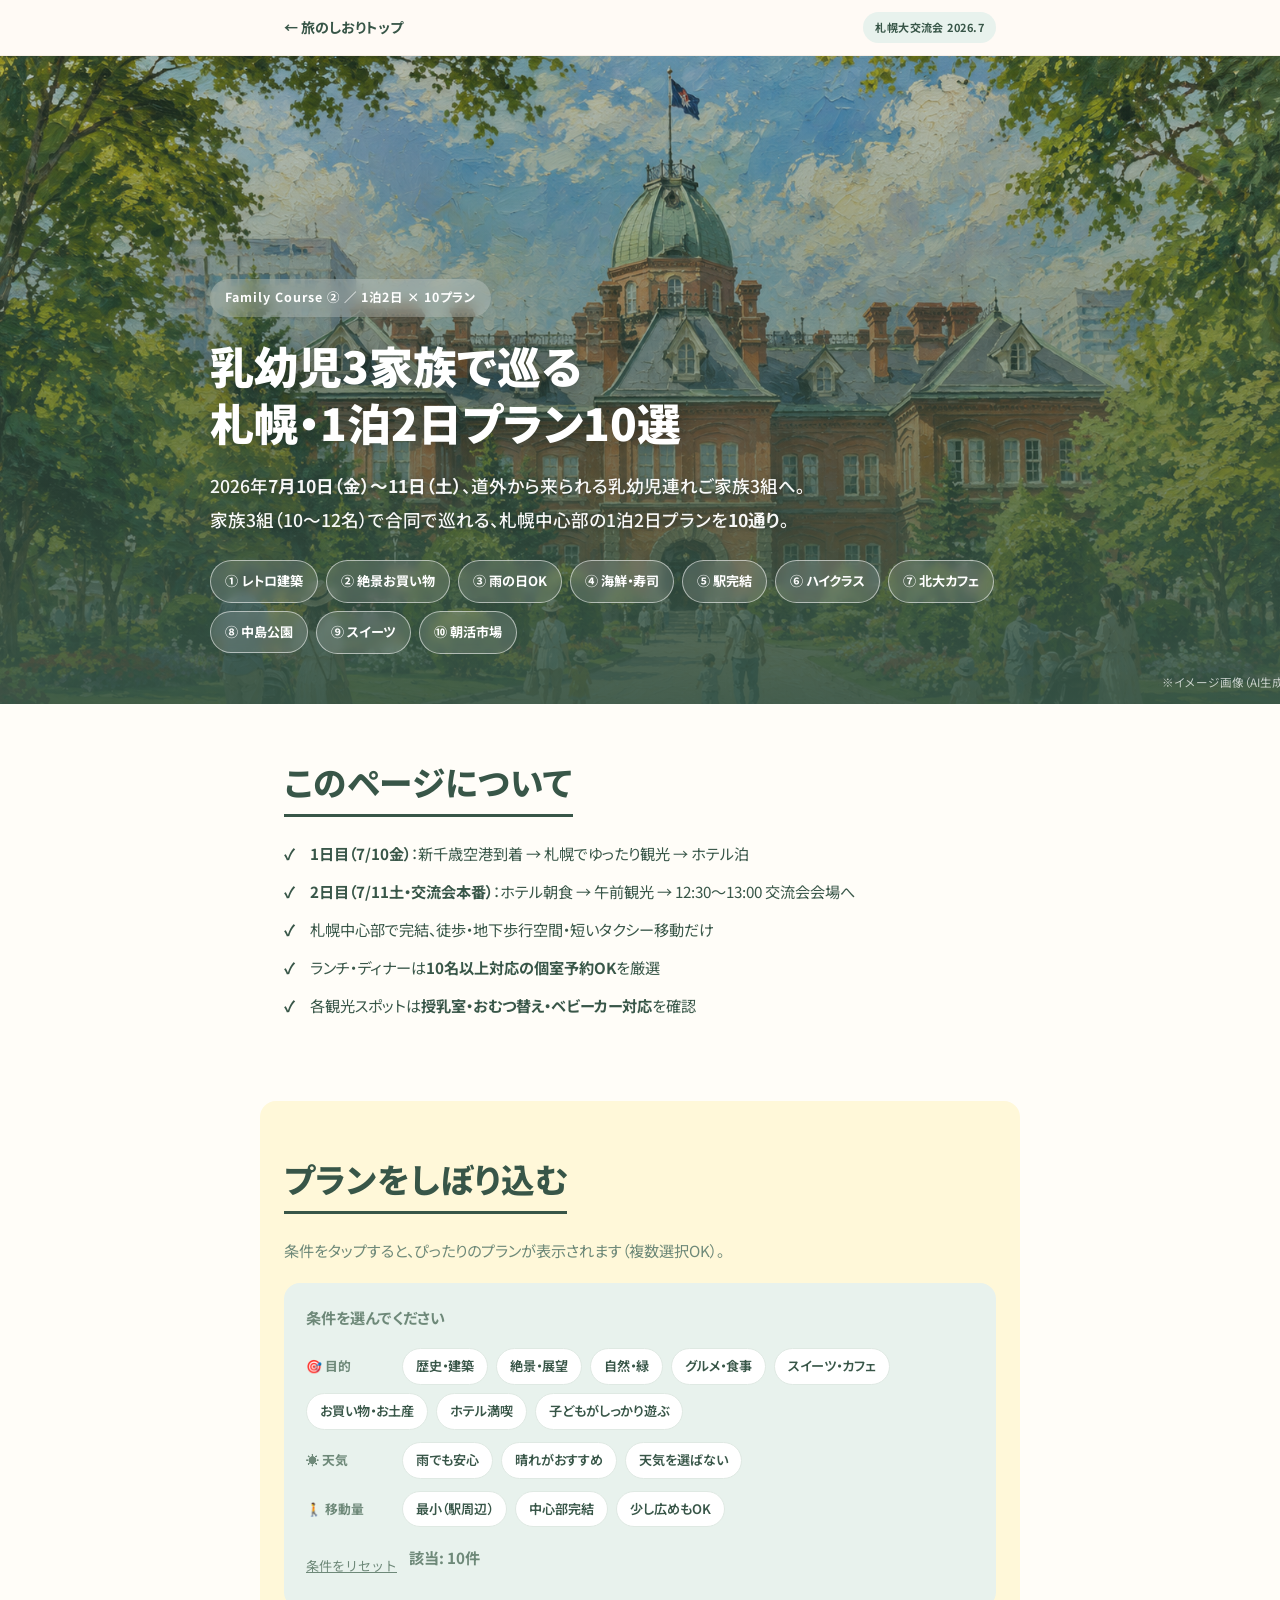
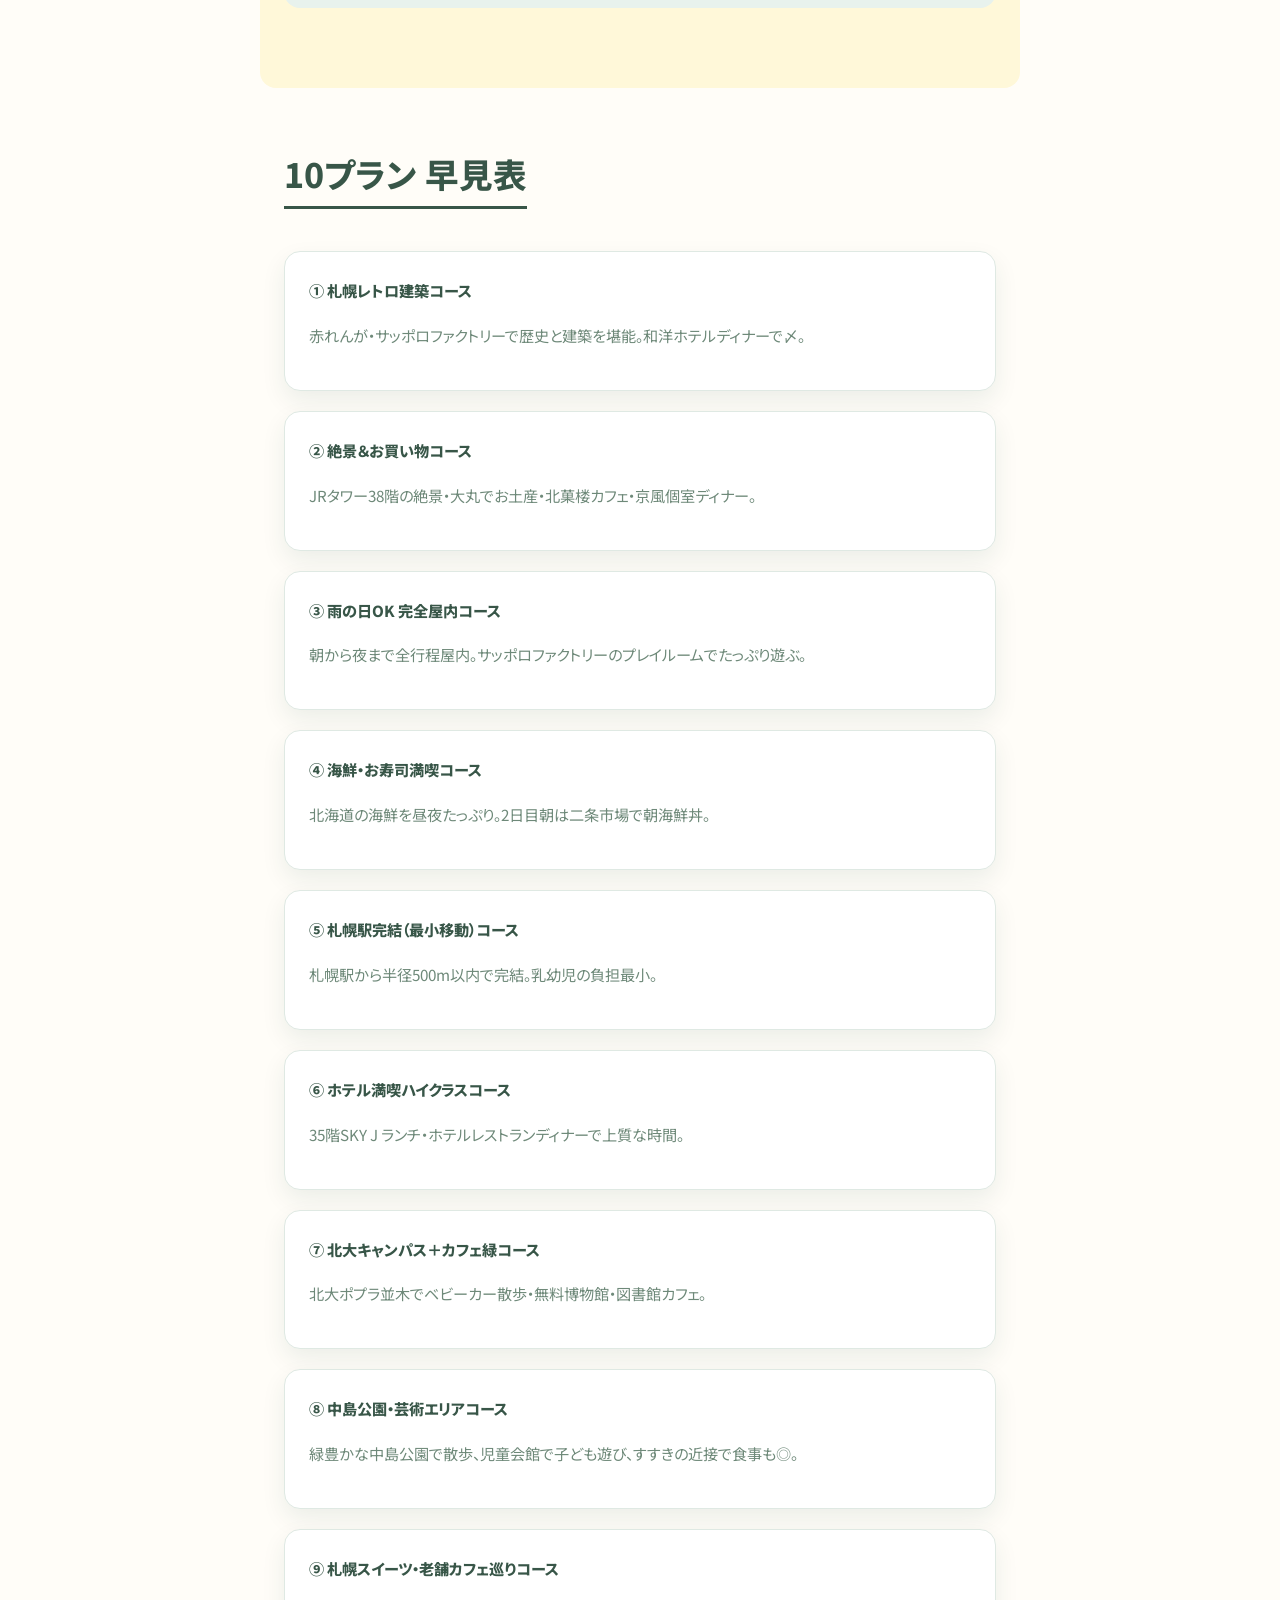
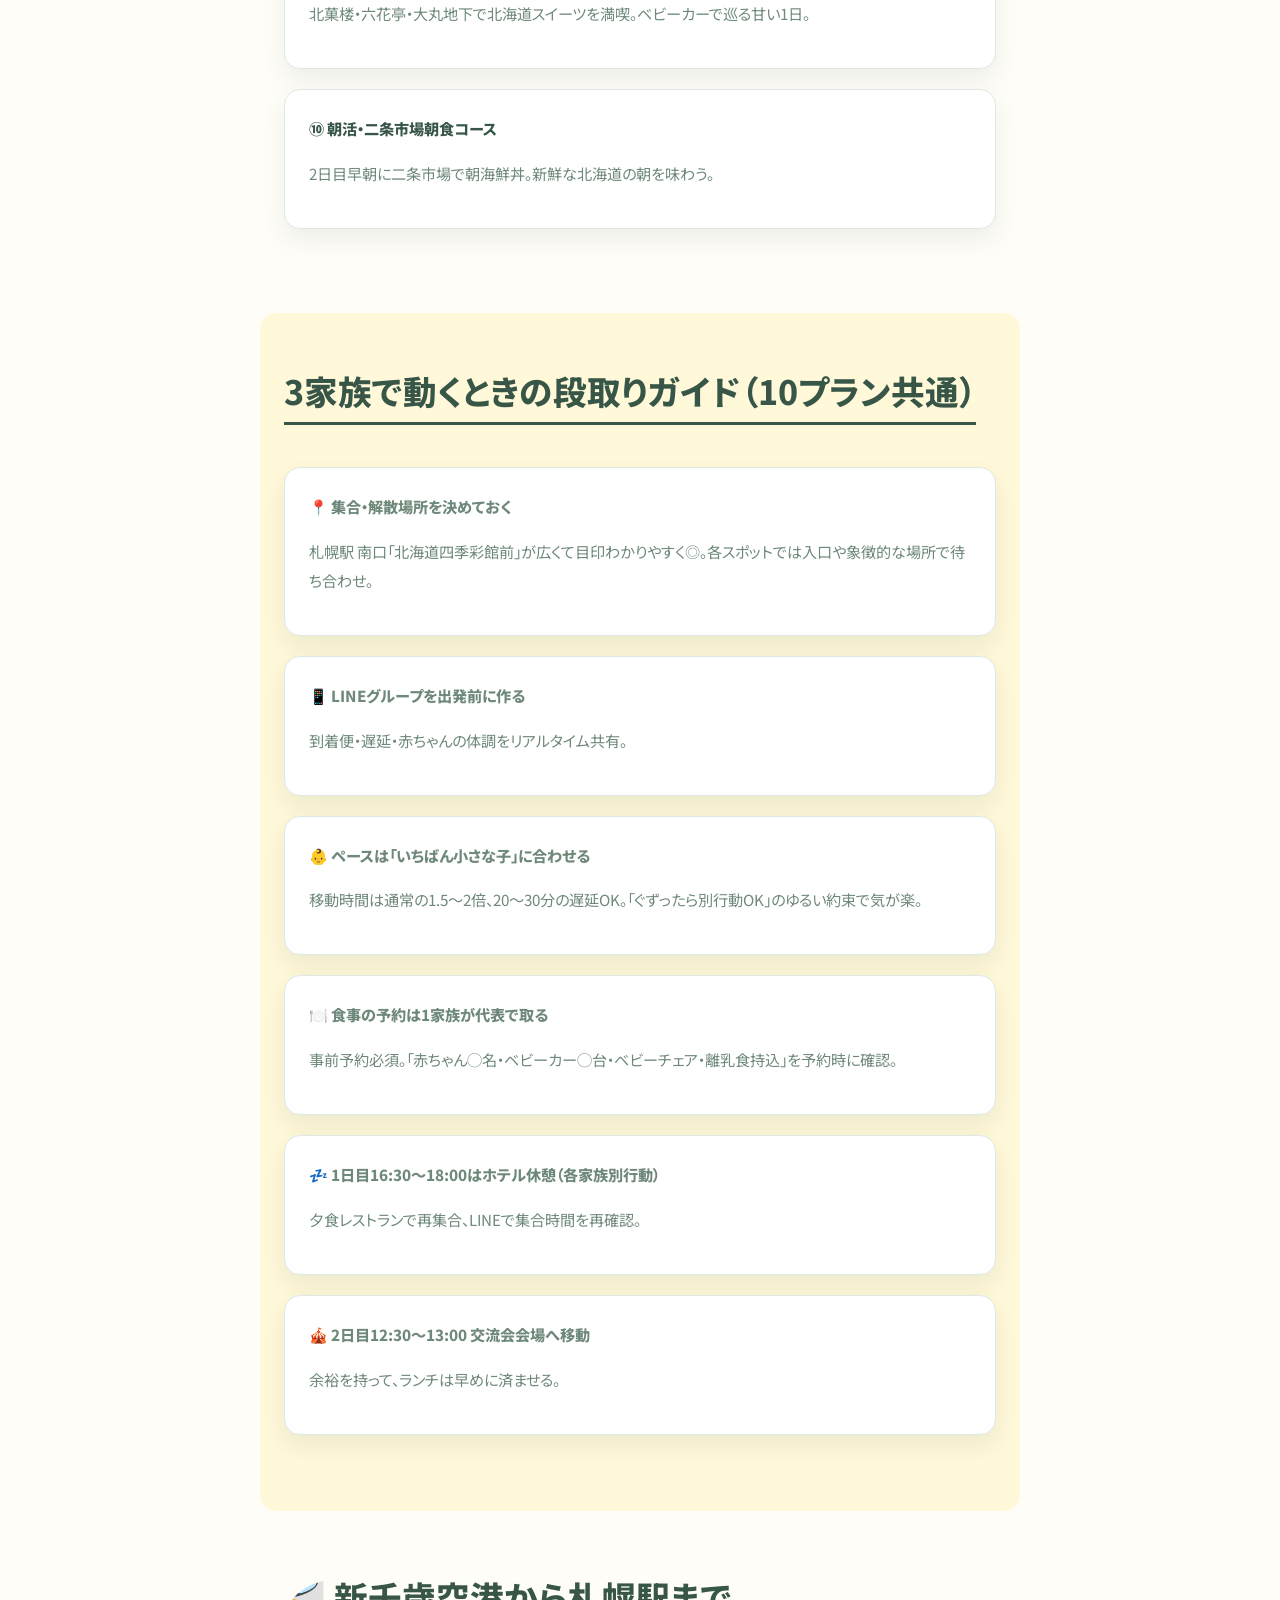
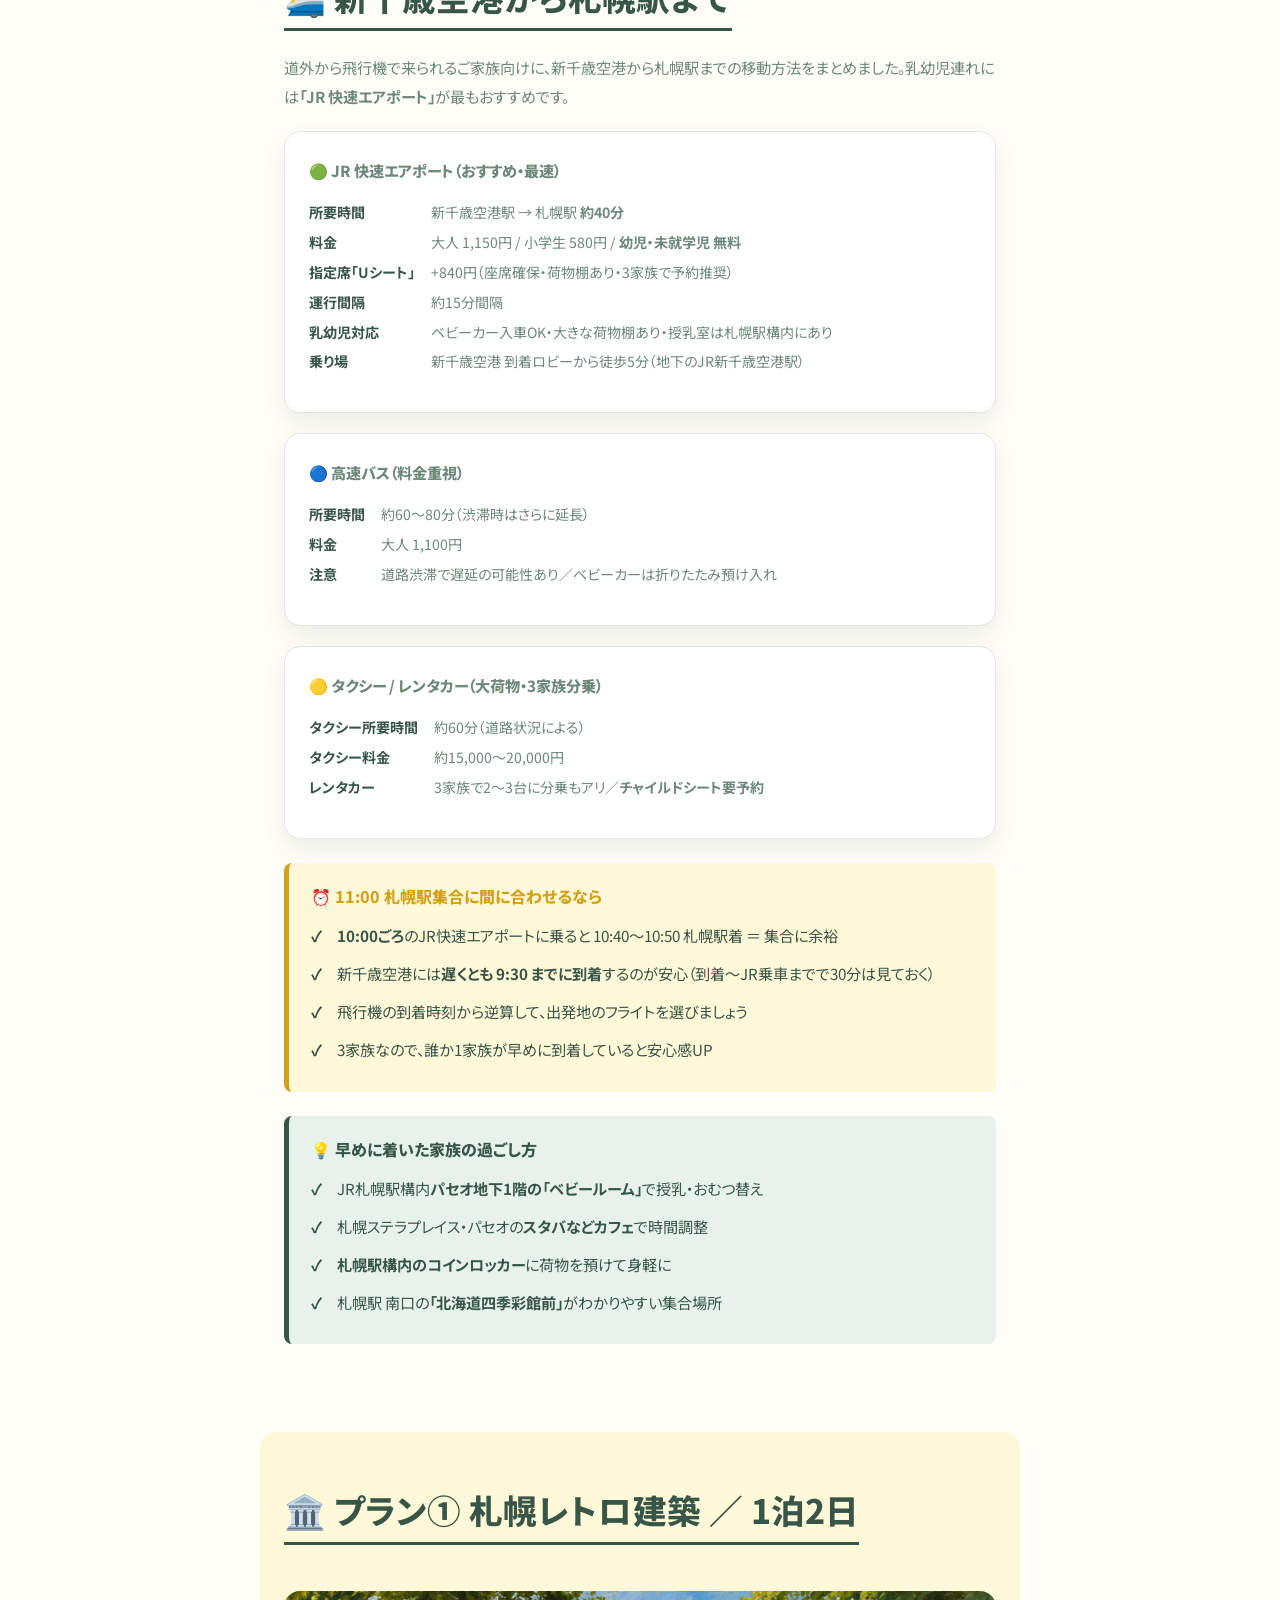
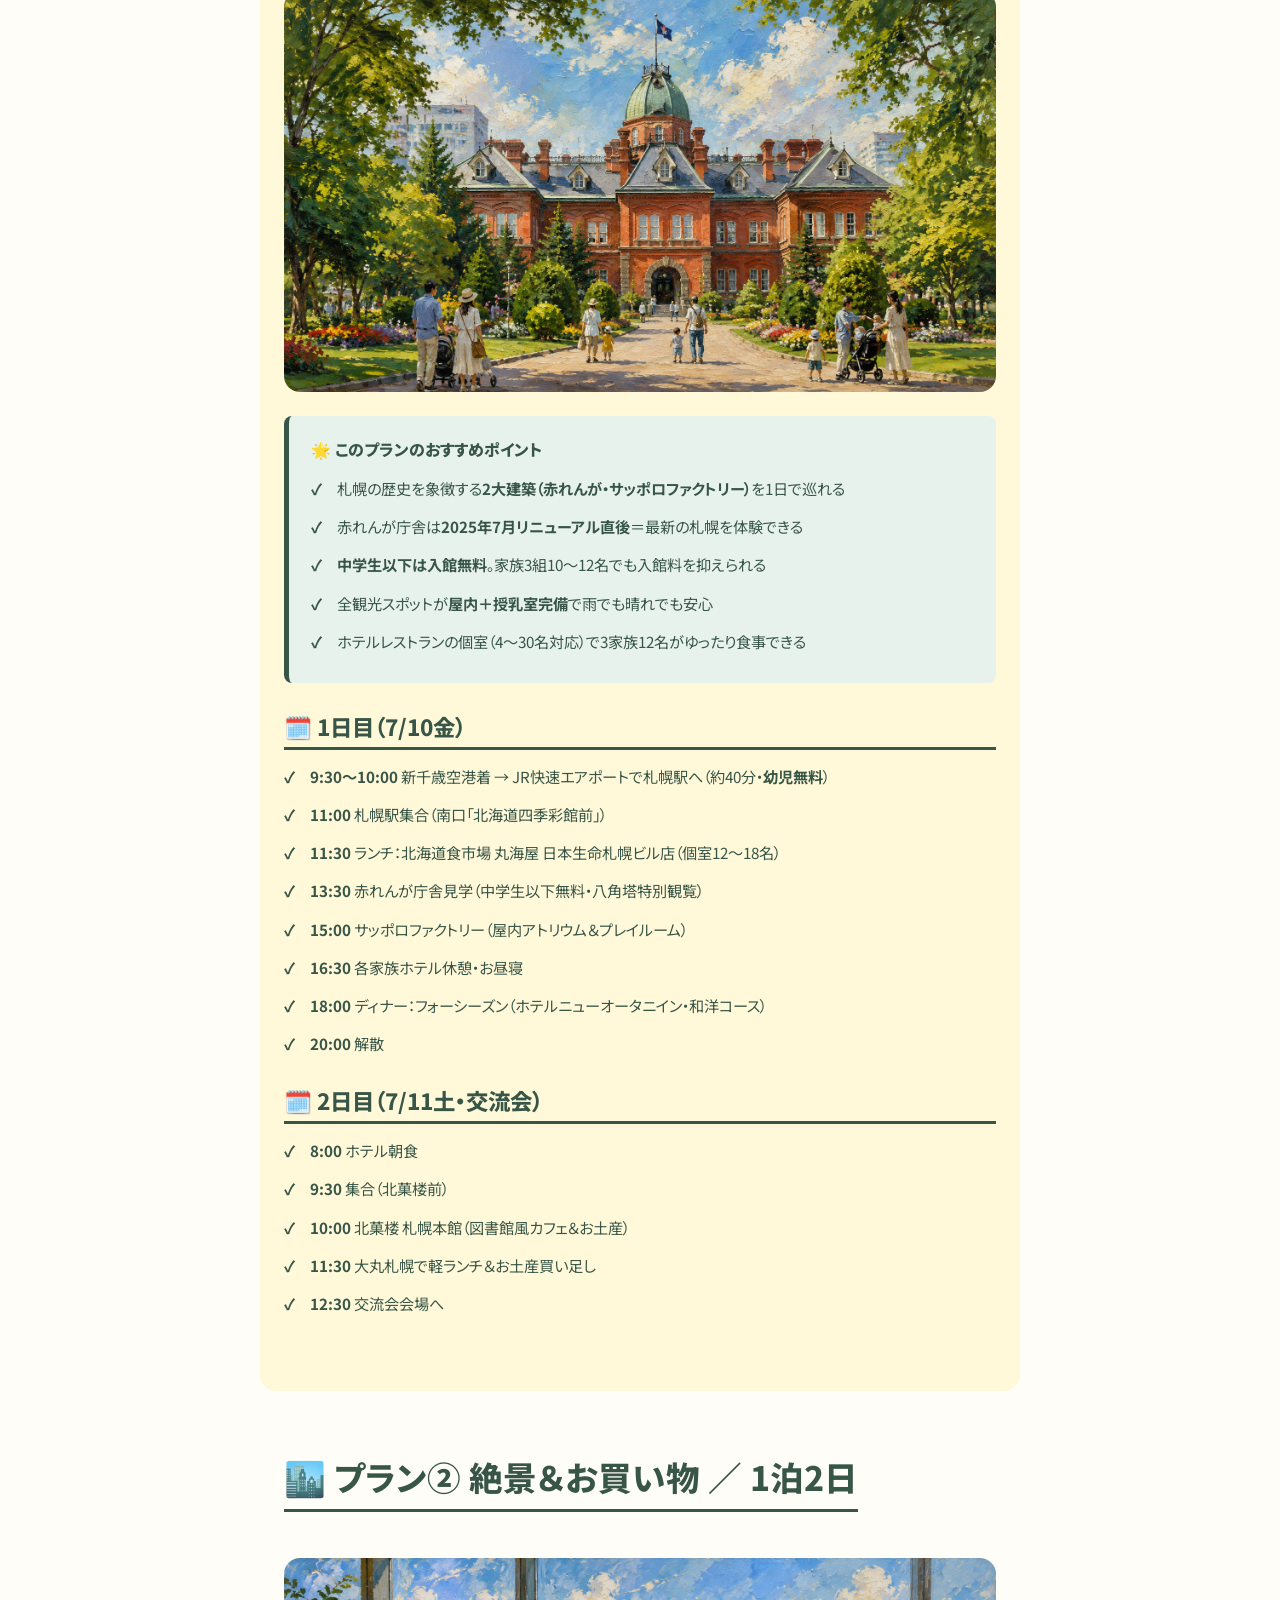
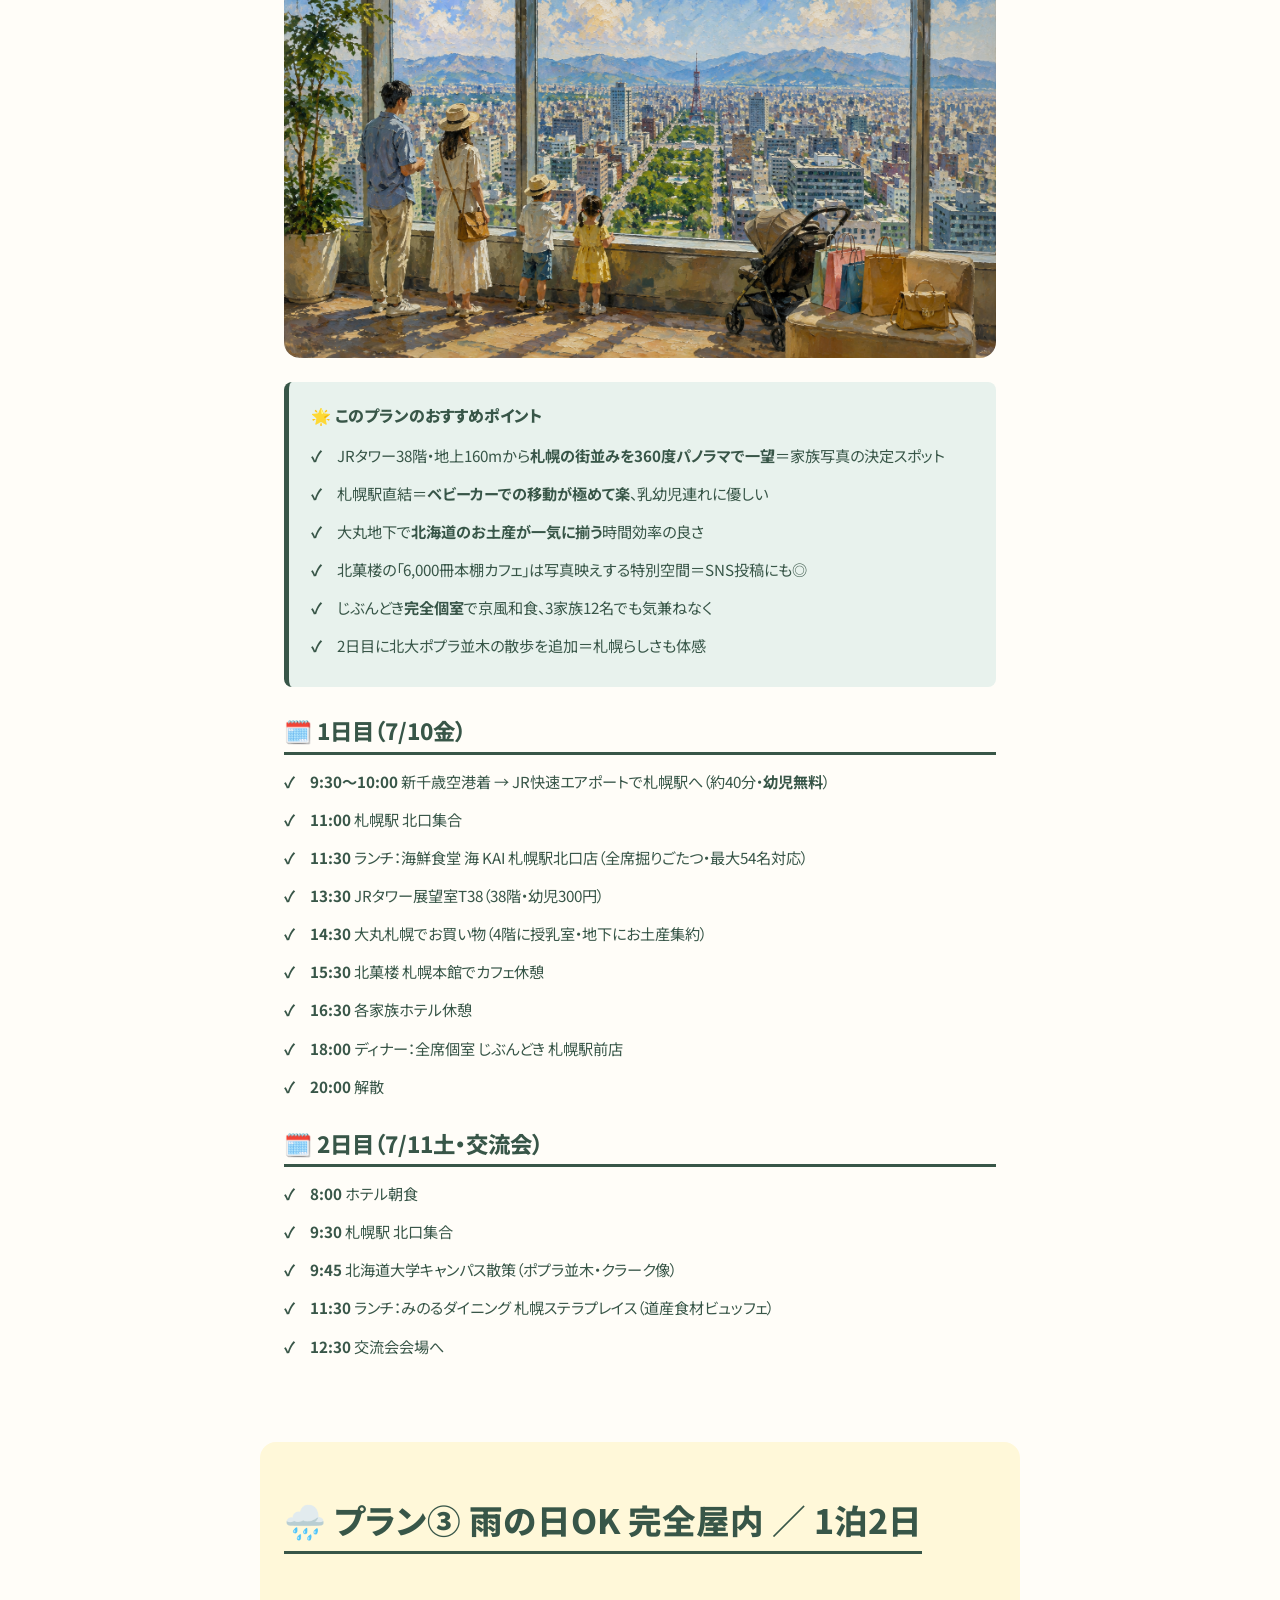
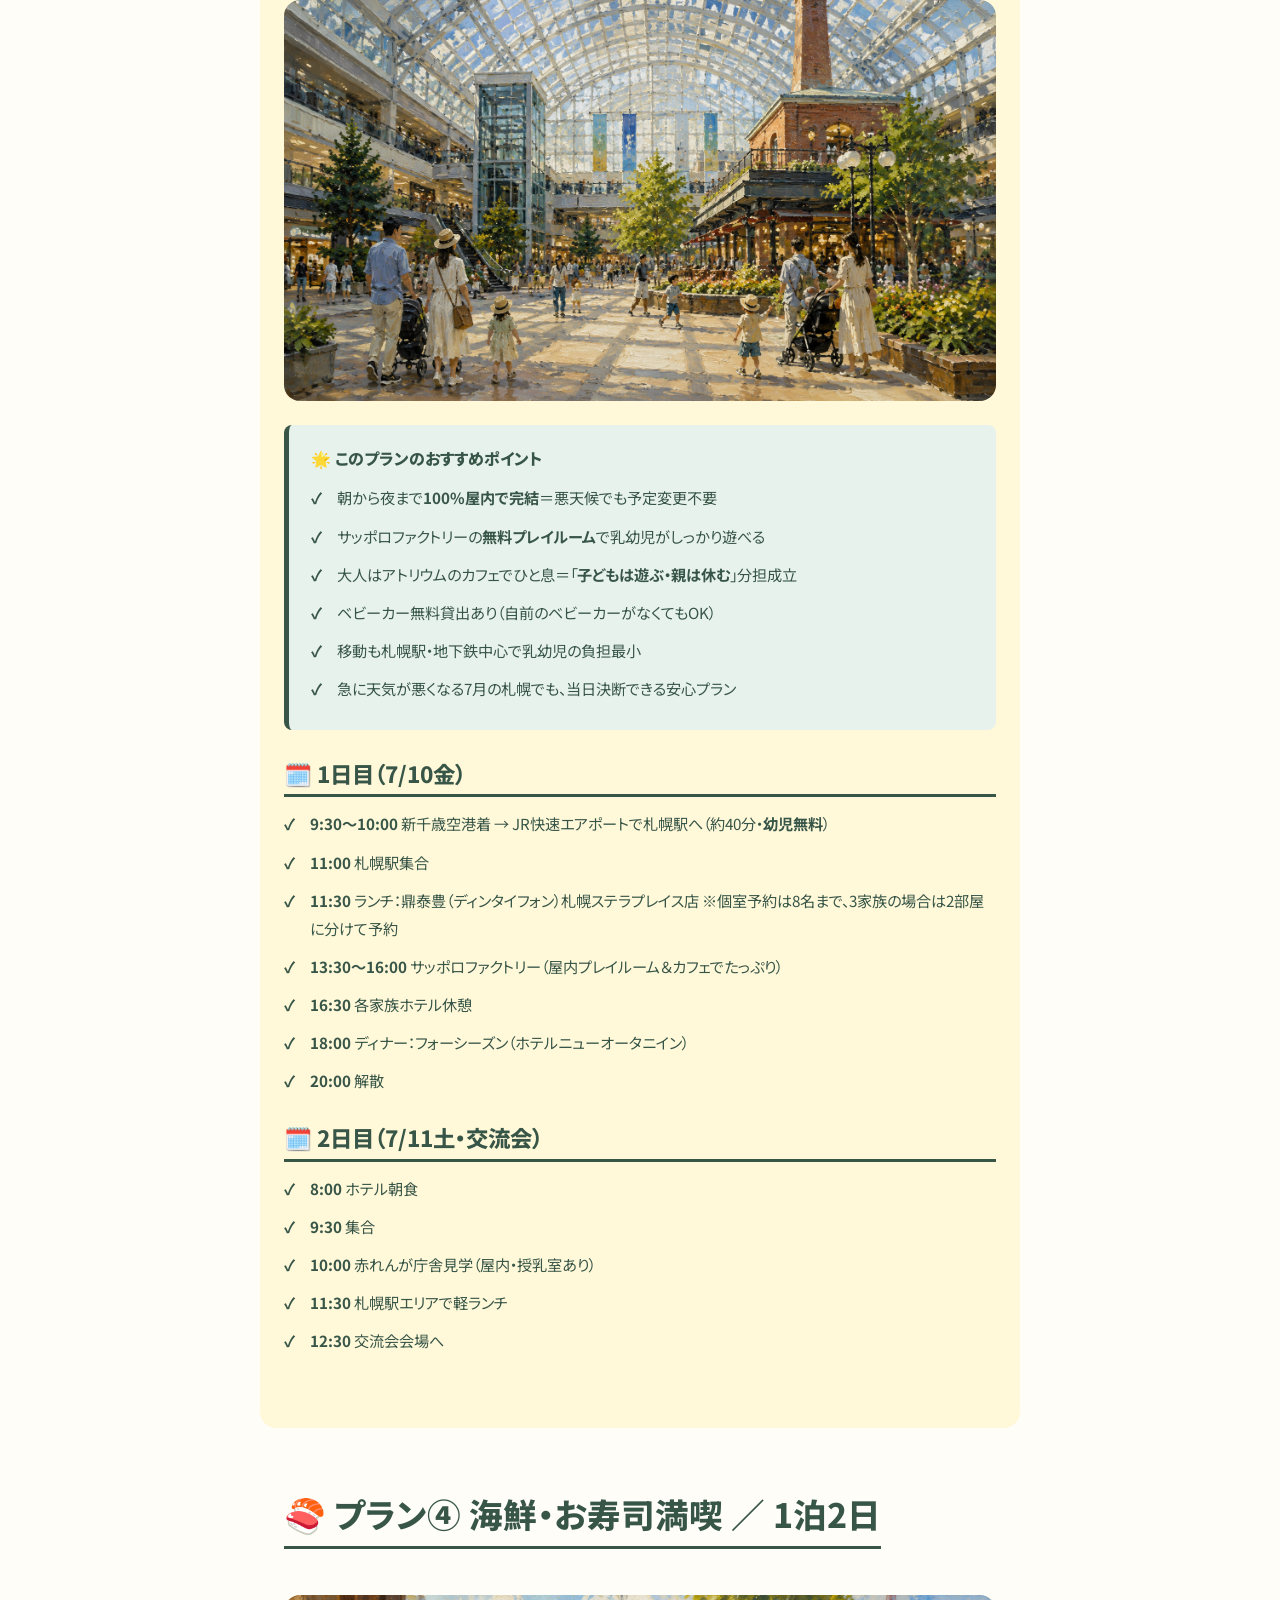
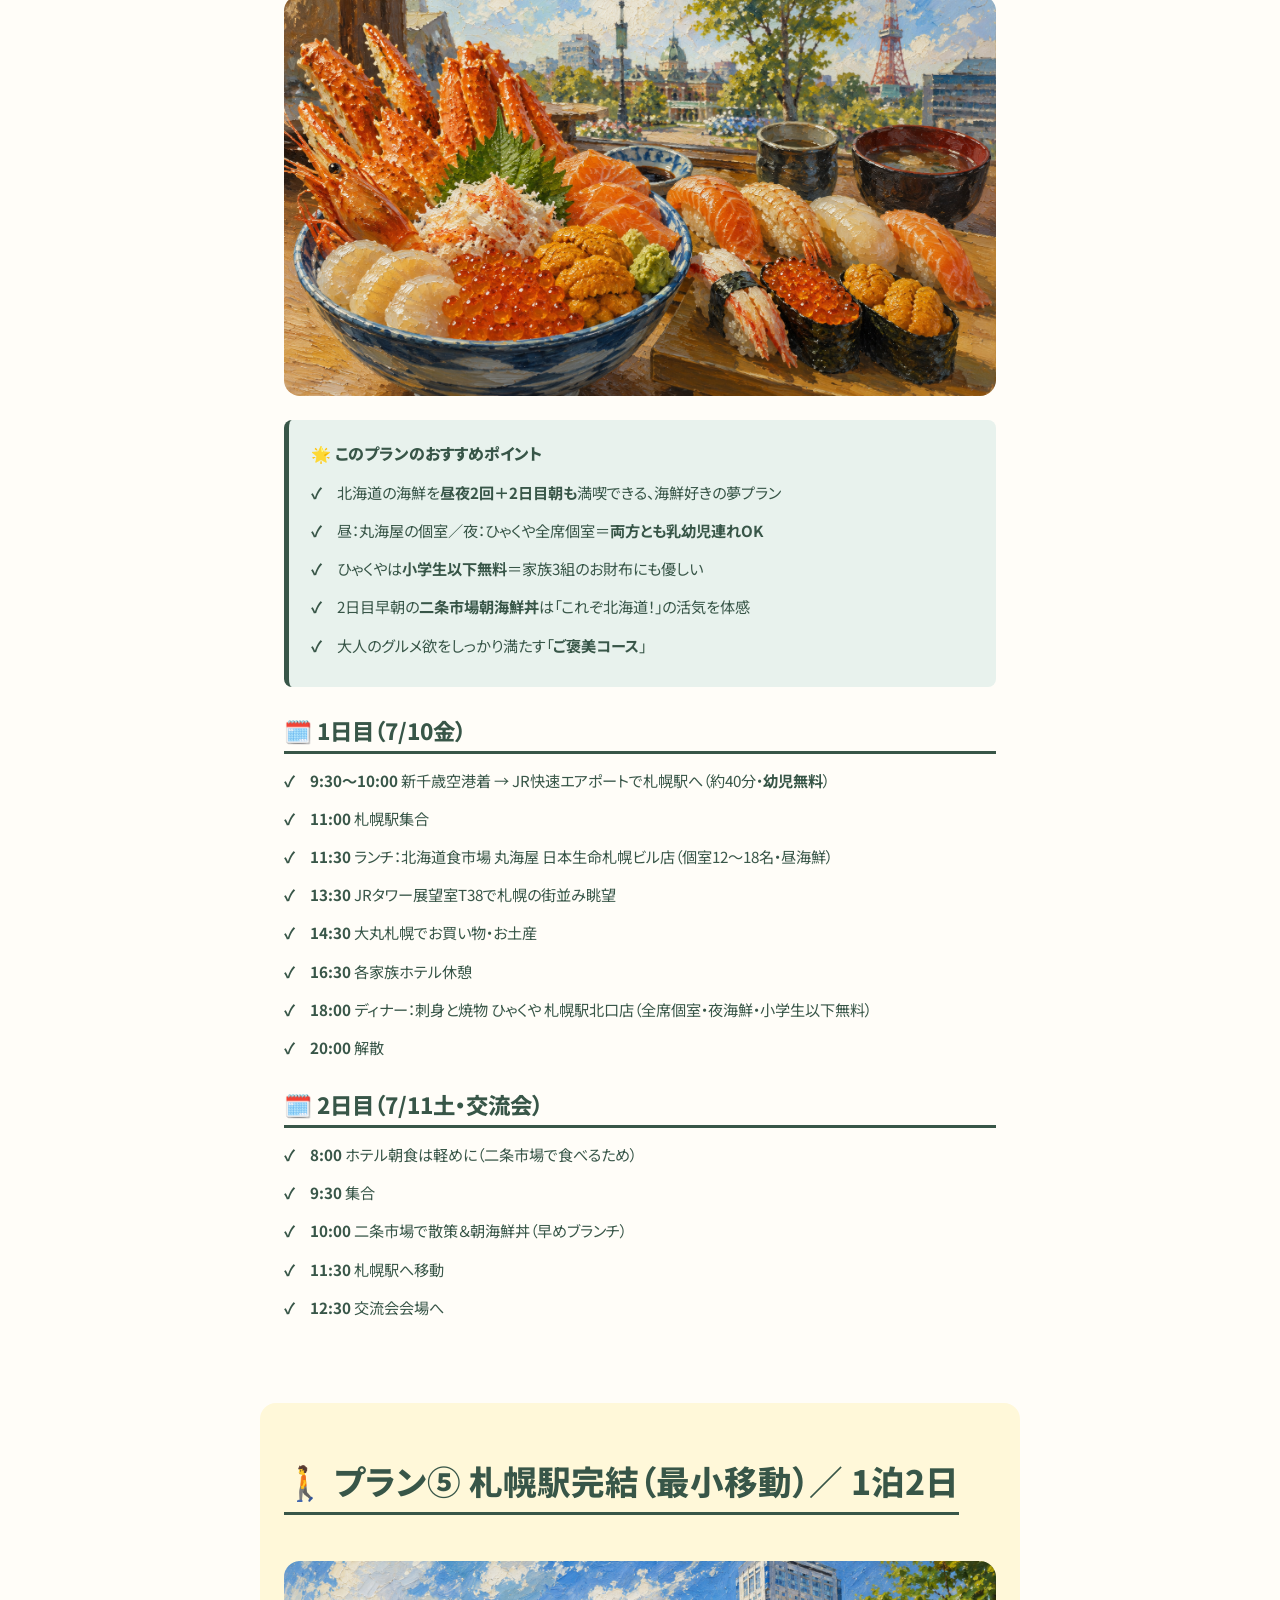
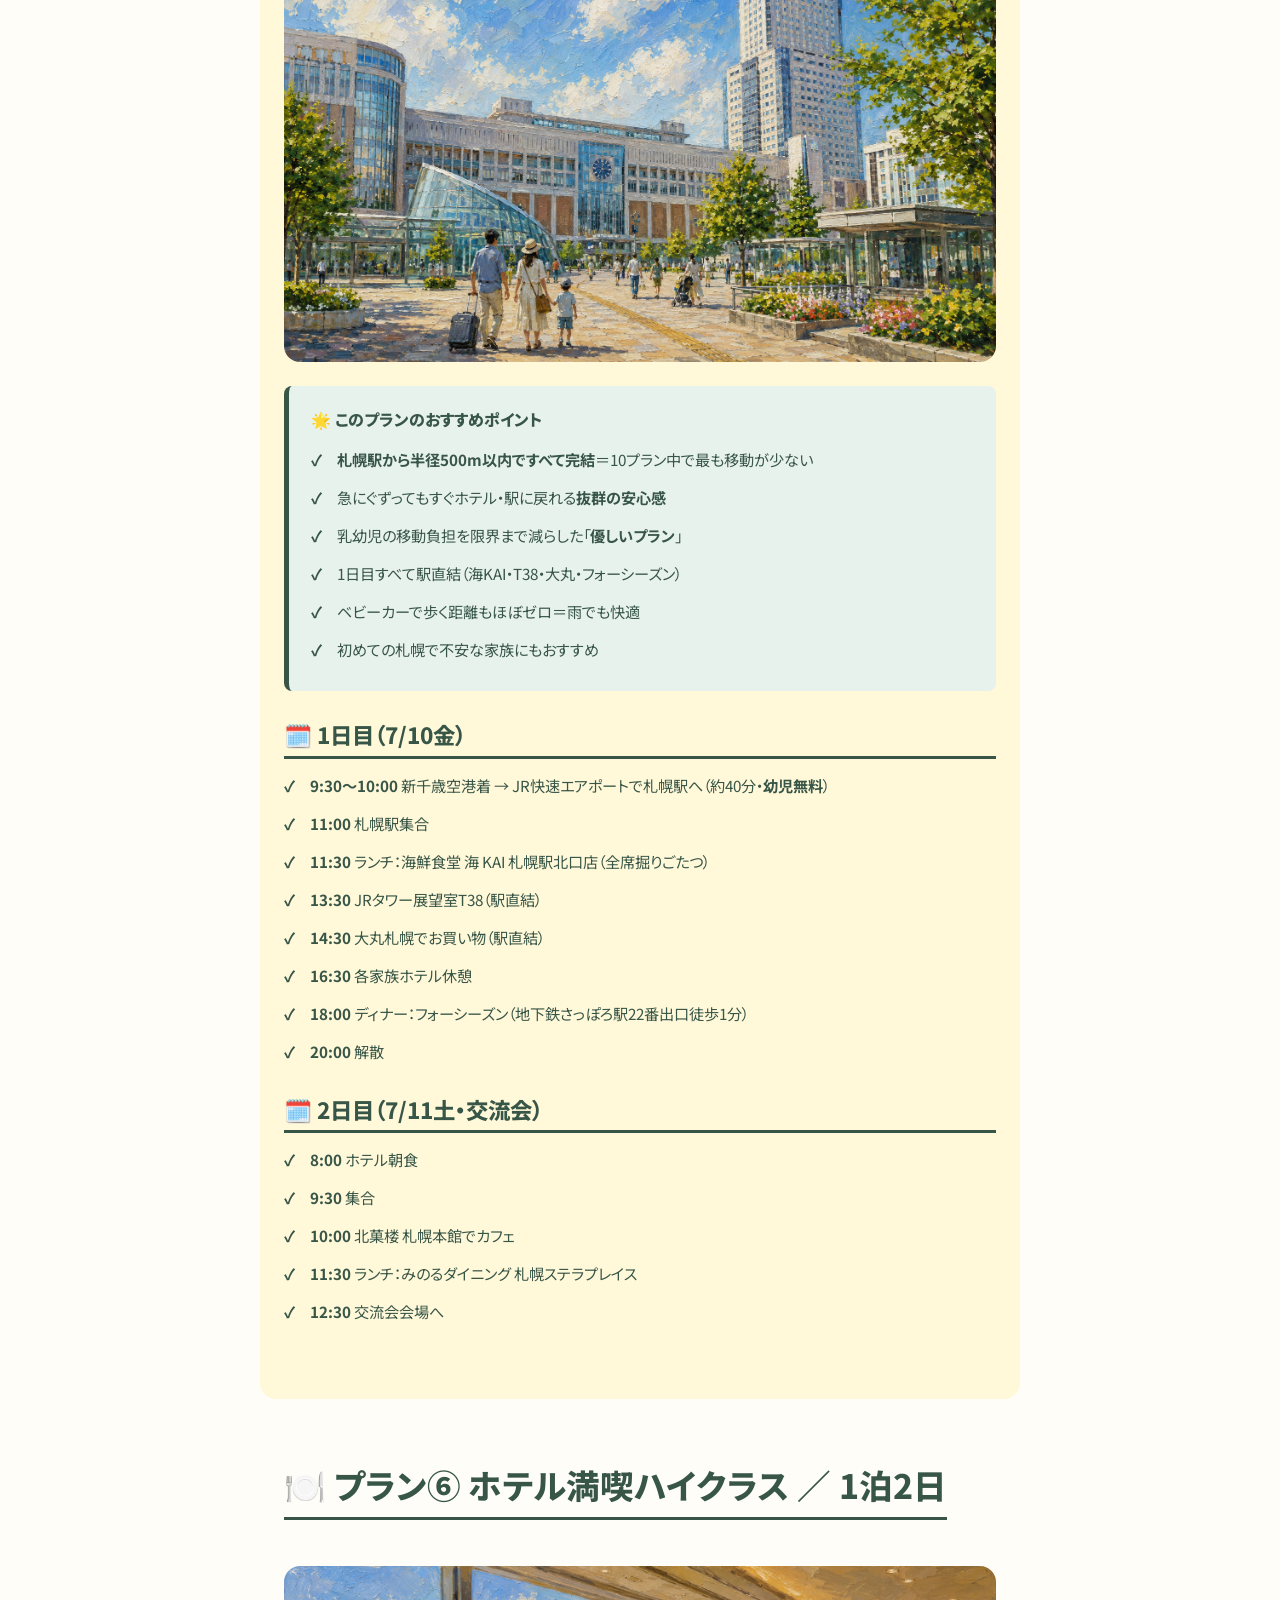
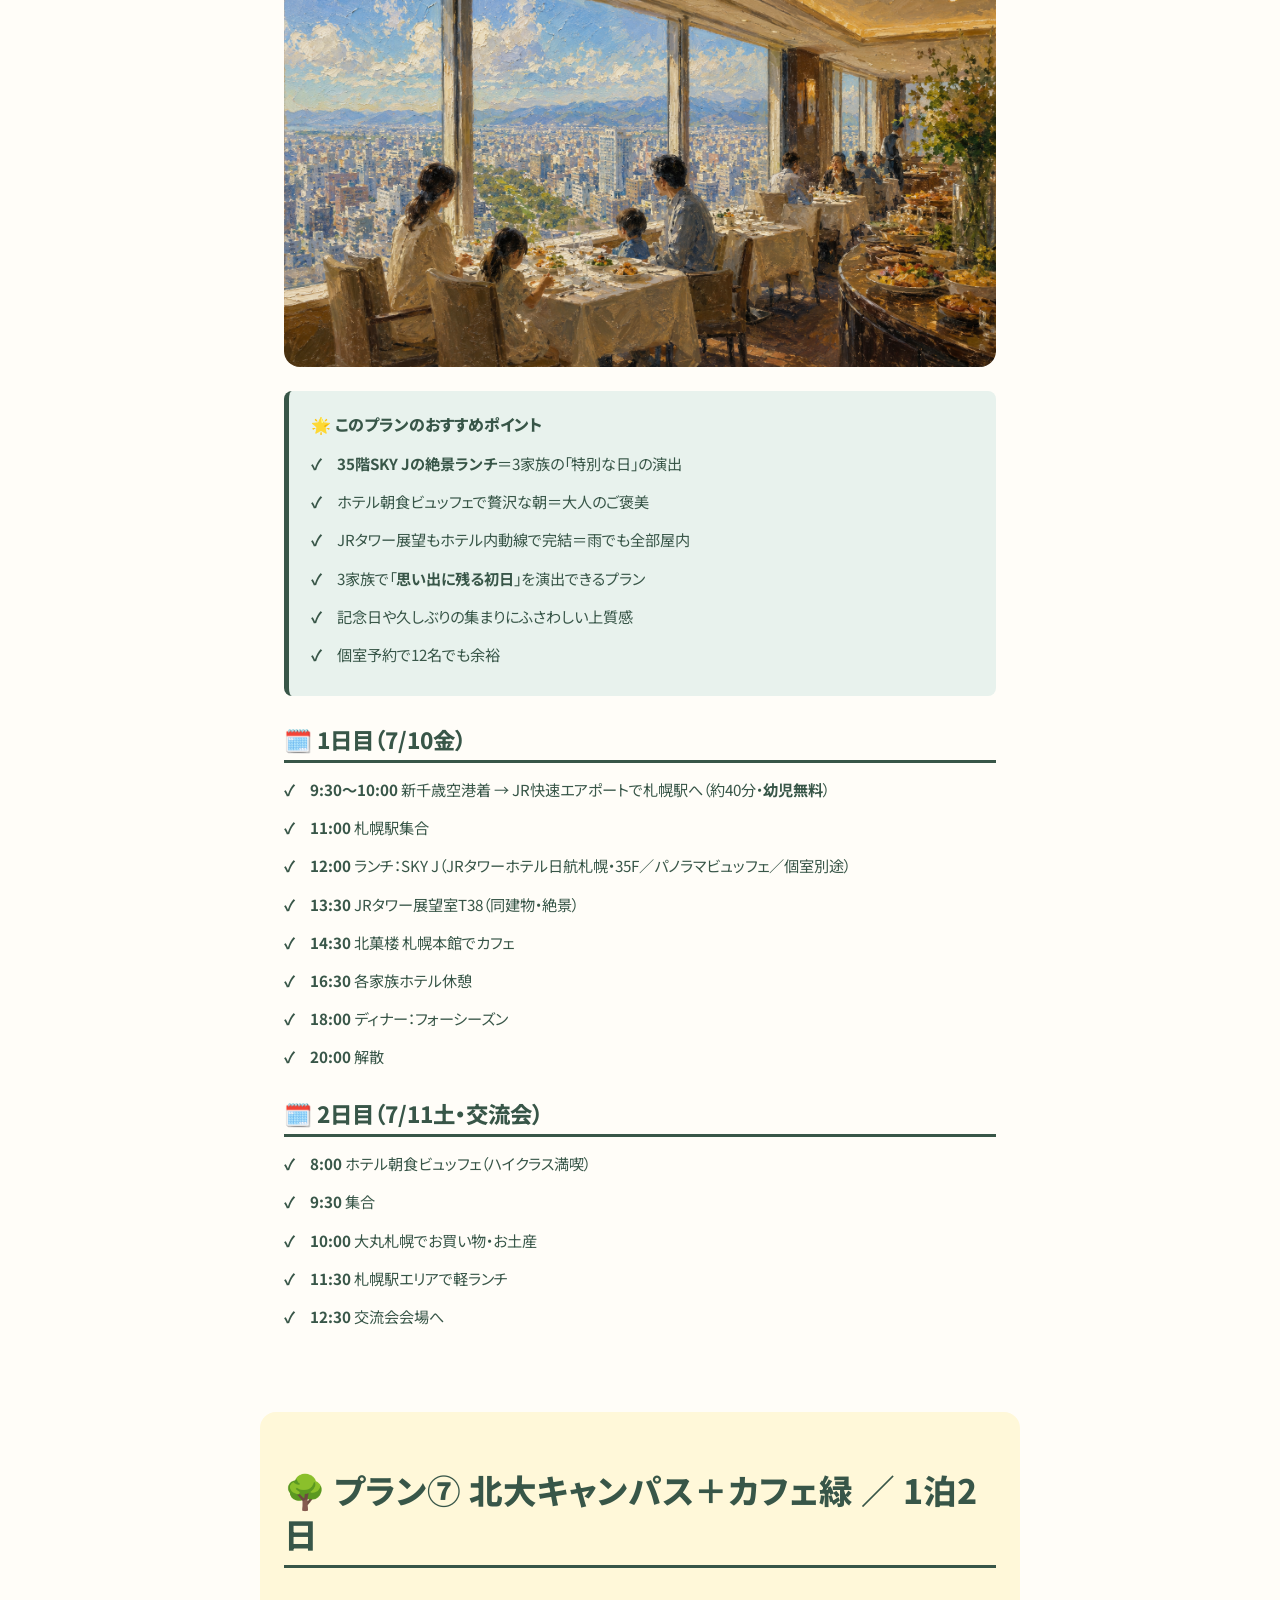
==== index.html @ 2125ba40 "新千歳空港から札幌駅までのアクセスガイド追加 - 共通アクセスセクション（JR・バス・タクシー比較）追加 - 11:00集合に間に合わせるタイムテーブル - 早めに着いた家族の過ごし方ヒント - 各プ" ====
<!DOCTYPE html>
<html lang="ja">
<head>
  <meta charset="UTF-8" />
  <meta name="viewport" content="width=device-width, initial-scale=1.0" />

  <meta name="description" content="札幌大交流会の旅のしおり。道外から来られる乳幼児連れご家族3組（10〜12名）の合同・1泊2日（7/10金〜7/11土）旅行向け、札幌中心部モデルコース10選。店舗情報・Google Maps完備。" />

  <title>家族・子連れモデルコース②（乳幼児3家族合同・1泊2日プラン10選） | 北海道 旅のしおり</title>

  <link rel="preconnect" href="https://fonts.googleapis.com" />
  <link rel="preconnect" href="https://fonts.gstatic.com" crossorigin />
  <link href="https://fonts.googleapis.com/css2?family=Noto+Sans+JP:wght@400;500;700;800;900&display=swap" rel="stylesheet" />
  <link rel="stylesheet" href="style.css" />
</head>
<body>

  <header class="nav">
    <div class="nav__inner">
      <a class="nav__back" href="https://hokkaido-trip-guide.pages.dev">&#8592; 旅のしおりトップ</a>
      <span class="nav__badge">札幌大交流会 2026.7</span>
    </div>
  </header>

  <main>
    <section class="hero">
      <div class="hero__image" aria-hidden="true"></div>
      <div class="hero__shade" aria-hidden="true"></div>
      <div class="hero__inner">
        <p class="hero__eyebrow">Family Course ② ／ 1泊2日 × 10プラン</p>
        <h1 class="hero__title">乳幼児3家族で巡る<br />札幌・1泊2日プラン10選</h1>
        <p class="hero__lead">
          2026年<strong>7月10日（金）〜11日（土）</strong>、道外から来られる乳幼児連れご家族3組へ。<br />
          家族3組（10〜12名）で合同で巡れる、札幌中心部の1泊2日プランを<strong>10通り</strong>。
        </p>
        <nav class="hero__nav" aria-label="プランへ移動">
          <a href="#plan1">① レトロ建築</a>
          <a href="#plan2">② 絶景お買い物</a>
          <a href="#plan3">③ 雨の日OK</a>
          <a href="#plan4">④ 海鮮・寿司</a>
          <a href="#plan5">⑤ 駅完結</a>
          <a href="#plan6">⑥ ハイクラス</a>
          <a href="#plan7">⑦ 北大カフェ</a>
          <a href="#plan8">⑧ 中島公園</a>
          <a href="#plan9">⑨ スイーツ</a>
          <a href="#plan10">⑩ 朝活市場</a>
        </nav>
      </div>
      <span class="hero__note">※イメージ画像（AI生成）</span>
    </section>

    <div class="wrap">

      <section class="section">
        <h2 class="section__title">このページについて</h2>
        <ul class="list">
          <li><strong>1日目（7/10金）</strong>：新千歳空港到着 → 札幌でゆったり観光 → ホテル泊</li>
          <li><strong>2日目（7/11土・交流会本番）</strong>：ホテル朝食 → 午前観光 → 12:30〜13:00 交流会会場へ</li>
          <li>札幌中心部で完結、徒歩・地下歩行空間・短いタクシー移動だけ</li>
          <li>ランチ・ディナーは<strong>10名以上対応の個室予約OK</strong>を厳選</li>
          <li>各観光スポットは<strong>授乳室・おむつ替え・ベビーカー対応</strong>を確認</li>
        </ul>
      </section>

      <!-- ===== プランしぼり込みフィルター ===== -->
      <section class="section">
        <h2 class="section__title">プランをしぼり込む</h2>
        <p>条件をタップすると、ぴったりのプランが表示されます（複数選択OK）。</p>

        <div class="my-filter">
          <p class="my-filter__title">条件を選んでください</p>

          <div class="my-filter__group">
            <span class="my-filter__label">🎯 目的</span>
            <span class="my-chip" data-category="purpose" data-value="history">歴史・建築</span>
            <span class="my-chip" data-category="purpose" data-value="view">絶景・展望</span>
            <span class="my-chip" data-category="purpose" data-value="nature">自然・緑</span>
            <span class="my-chip" data-category="purpose" data-value="food">グルメ・食事</span>
            <span class="my-chip" data-category="purpose" data-value="sweets">スイーツ・カフェ</span>
            <span class="my-chip" data-category="purpose" data-value="shopping">お買い物・お土産</span>
            <span class="my-chip" data-category="purpose" data-value="hotel">ホテル満喫</span>
            <span class="my-chip" data-category="purpose" data-value="play">子どもがしっかり遊ぶ</span>
          </div>

          <div class="my-filter__group">
            <span class="my-filter__label">☀️ 天気</span>
            <span class="my-chip" data-category="weather" data-value="rainy">雨でも安心</span>
            <span class="my-chip" data-category="weather" data-value="sunny">晴れがおすすめ</span>
            <span class="my-chip" data-category="weather" data-value="any">天気を選ばない</span>
          </div>

          <div class="my-filter__group">
            <span class="my-filter__label">🚶 移動量</span>
            <span class="my-chip" data-category="distance" data-value="min">最小（駅周辺）</span>
            <span class="my-chip" data-category="distance" data-value="mid">中心部完結</span>
            <span class="my-chip" data-category="distance" data-value="wide">少し広めもOK</span>
          </div>

          <div class="my-filter__actions">
            <button type="button" class="my-filter__reset">条件をリセット</button>
            <p class="my-filter__count">該当: 10件</p>
          </div>
        </div>
      </section>

      <!-- ===== 10プラン早見表 ===== -->
      <section class="section">
        <h2 class="section__title">10プラン 早見表</h2>
        <div class="spot plan-card" data-purpose="history" data-weather="any" data-distance="mid"><p class="spot__name"><a href="#plan1" style="text-decoration:none; color:#385648;">① 札幌レトロ建築コース</a></p><p>赤れんが・サッポロファクトリーで歴史と建築を堪能。和洋ホテルディナーで〆。</p></div>
        <div class="spot plan-card" data-purpose="view shopping" data-weather="sunny" data-distance="mid"><p class="spot__name"><a href="#plan2" style="text-decoration:none; color:#385648;">② 絶景＆お買い物コース</a></p><p>JRタワー38階の絶景・大丸でお土産・北菓楼カフェ・京風個室ディナー。</p></div>
        <div class="spot plan-card" data-purpose="play" data-weather="rainy" data-distance="mid"><p class="spot__name"><a href="#plan3" style="text-decoration:none; color:#385648;">③ 雨の日OK 完全屋内コース</a></p><p>朝から夜まで全行程屋内。サッポロファクトリーのプレイルームでたっぷり遊ぶ。</p></div>
        <div class="spot plan-card" data-purpose="food" data-weather="sunny" data-distance="wide"><p class="spot__name"><a href="#plan4" style="text-decoration:none; color:#385648;">④ 海鮮・お寿司満喫コース</a></p><p>北海道の海鮮を昼夜たっぷり。2日目朝は二条市場で朝海鮮丼。</p></div>
        <div class="spot plan-card" data-purpose="shopping" data-weather="rainy" data-distance="min"><p class="spot__name"><a href="#plan5" style="text-decoration:none; color:#385648;">⑤ 札幌駅完結（最小移動）コース</a></p><p>札幌駅から半径500m以内で完結。乳幼児の負担最小。</p></div>
        <div class="spot plan-card" data-purpose="view hotel" data-weather="rainy" data-distance="mid"><p class="spot__name"><a href="#plan6" style="text-decoration:none; color:#385648;">⑥ ホテル満喫ハイクラスコース</a></p><p>35階SKY J ランチ・ホテルレストランディナーで上質な時間。</p></div>
        <div class="spot plan-card" data-purpose="nature" data-weather="sunny" data-distance="mid"><p class="spot__name"><a href="#plan7" style="text-decoration:none; color:#385648;">⑦ 北大キャンパス＋カフェ緑コース</a></p><p>北大ポプラ並木でベビーカー散歩・無料博物館・図書館カフェ。</p></div>
        <div class="spot plan-card" data-purpose="nature" data-weather="sunny" data-distance="wide"><p class="spot__name"><a href="#plan8" style="text-decoration:none; color:#385648;">⑧ 中島公園・芸術エリアコース</a></p><p>緑豊かな中島公園で散歩、児童会館で子ども遊び、すすきの近接で食事も◎。</p></div>
        <div class="spot plan-card" data-purpose="sweets shopping" data-weather="any" data-distance="mid"><p class="spot__name"><a href="#plan9" style="text-decoration:none; color:#385648;">⑨ 札幌スイーツ・老舗カフェ巡りコース</a></p><p>北菓楼・六花亭・大丸地下で北海道スイーツを満喫。ベビーカーで巡る甘い1日。</p></div>
        <div class="spot plan-card" data-purpose="food" data-weather="sunny" data-distance="wide"><p class="spot__name"><a href="#plan10" style="text-decoration:none; color:#385648;">⑩ 朝活・二条市場朝食コース</a></p><p>2日目早朝に二条市場で朝海鮮丼。新鮮な北海道の朝を味わう。</p></div>
      </section>

      <!-- ===== 3家族で動くときの段取りガイド ===== -->
      <section class="section">
        <h2 class="section__title">3家族で動くときの段取りガイド（10プラン共通）</h2>
        <div class="spot"><p class="spot__name">📍 集合・解散場所を決めておく</p><p>札幌駅 南口「北海道四季彩館前」が広くて目印わかりやすく◎。各スポットでは入口や象徴的な場所で待ち合わせ。</p></div>
        <div class="spot"><p class="spot__name">📱 LINEグループを出発前に作る</p><p>到着便・遅延・赤ちゃんの体調をリアルタイム共有。</p></div>
        <div class="spot"><p class="spot__name">👶 ペースは「いちばん小さな子」に合わせる</p><p>移動時間は通常の1.5〜2倍、20〜30分の遅延OK。「ぐずったら別行動OK」のゆるい約束で気が楽。</p></div>
        <div class="spot"><p class="spot__name">🍽️ 食事の予約は1家族が代表で取る</p><p>事前予約必須。「赤ちゃん◯名・ベビーカー◯台・ベビーチェア・離乳食持込」を予約時に確認。</p></div>
        <div class="spot"><p class="spot__name">💤 1日目16:30〜18:00はホテル休憩（各家族別行動）</p><p>夕食レストランで再集合、LINEで集合時間を再確認。</p></div>
        <div class="spot"><p class="spot__name">🎪 2日目12:30〜13:00 交流会会場へ移動</p><p>余裕を持って、ランチは早めに済ませる。</p></div>
      </section>

            <!-- ============================================================
           新千歳空港から札幌駅までのアクセスガイド（道外から来られる方へ）
           ============================================================ -->
      <section class="section" id="access">
        <h2 class="section__title">🚄 新千歳空港から札幌駅まで</h2>
        <p>道外から飛行機で来られるご家族向けに、新千歳空港から札幌駅までの移動方法をまとめました。乳幼児連れには<strong>「JR 快速エアポート」</strong>が最もおすすめです。</p>

        <div class="spot">
          <p class="spot__name">🟢 JR 快速エアポート（おすすめ・最速）</p>
          <dl class="spot__meta">
            <dt>所要時間</dt><dd>新千歳空港駅 → 札幌駅 <strong>約40分</strong></dd>
            <dt>料金</dt><dd>大人 1,150円 / 小学生 580円 / <strong>幼児・未就学児 無料</strong></dd>
            <dt>指定席「Uシート」</dt><dd>+840円（座席確保・荷物棚あり・3家族で予約推奨）</dd>
            <dt>運行間隔</dt><dd>約15分間隔</dd>
            <dt>乳幼児対応</dt><dd>ベビーカー入車OK・大きな荷物棚あり・授乳室は札幌駅構内にあり</dd>
            <dt>乗り場</dt><dd>新千歳空港 到着ロビーから徒歩5分（地下のJR新千歳空港駅）</dd>
          </dl>
        </div>

        <div class="spot">
          <p class="spot__name">🔵 高速バス（料金重視）</p>
          <dl class="spot__meta">
            <dt>所要時間</dt><dd>約60〜80分（渋滞時はさらに延長）</dd>
            <dt>料金</dt><dd>大人 1,100円</dd>
            <dt>注意</dt><dd>道路渋滞で遅延の可能性あり／ベビーカーは折りたたみ預け入れ</dd>
          </dl>
        </div>

        <div class="spot">
          <p class="spot__name">🟡 タクシー / レンタカー（大荷物・3家族分乗）</p>
          <dl class="spot__meta">
            <dt>タクシー所要時間</dt><dd>約60分（道路状況による）</dd>
            <dt>タクシー料金</dt><dd>約15,000〜20,000円</dd>
            <dt>レンタカー</dt><dd>3家族で2〜3台に分乗もアリ／<strong>チャイルドシート要予約</strong></dd>
          </dl>
        </div>

        <div style="background:var(--guide-yellow); border-left:5px solid #d4a017; padding:18px 22px; border-radius:8px; margin:24px 0;">
          <p style="font-weight:800; color:#d4a017; margin-bottom:10px; font-size:1rem;">⏰ 11:00 札幌駅集合に間に合わせるなら</p>
          <ul class="list" style="margin-bottom:0;">
            <li><strong>10:00ごろ</strong>のJR快速エアポートに乗ると 10:40〜10:50 札幌駅着 ＝ 集合に余裕</li>
            <li>新千歳空港には<strong>遅くとも 9:30 までに到着</strong>するのが安心（到着〜JR乗車までで30分は見ておく）</li>
            <li>飛行機の到着時刻から逆算して、出発地のフライトを選びましょう</li>
            <li>3家族なので、誰か1家族が早めに到着していると安心感UP</li>
          </ul>
        </div>

        <div style="background:var(--guide-green); border-left:5px solid var(--guide-green-ink); padding:18px 22px; border-radius:8px; margin:24px 0;">
          <p style="font-weight:800; color:var(--guide-green-ink); margin-bottom:10px; font-size:1rem;">💡 早めに着いた家族の過ごし方</p>
          <ul class="list" style="margin-bottom:0;">
            <li>JR札幌駅構内<strong>パセオ地下1階の「ベビールーム」</strong>で授乳・おむつ替え</li>
            <li>札幌ステラプレイス・パセオの<strong>スタバなどカフェ</strong>で時間調整</li>
            <li><strong>札幌駅構内のコインロッカー</strong>に荷物を預けて身軽に</li>
            <li>札幌駅 南口の<strong>「北海道四季彩館前」</strong>がわかりやすい集合場所</li>
          </ul>
        </div>
      </section>

      <!-- ============================================================
           プラン①〜⑩ 詳細
           ============================================================ -->

      <!-- ===== プラン① ===== -->
      <section class="section" id="plan1">
        <h2 class="section__title">🏛️ プラン① 札幌レトロ建築 ／ 1泊2日</h2>
        <figure class="photo"><img src="images/course1.png" alt="赤れんが庁舎の前で家族散歩・札幌レトロ建築コース" /></figure>

        <div style="background:var(--guide-green); border-left:5px solid var(--guide-green-ink); padding:18px 22px; border-radius:8px; margin:24px 0;">
          <p style="font-weight:800; color:var(--guide-green-ink); margin-bottom:10px; font-size:1rem;">🌟 このプランのおすすめポイント</p>
          <ul class="list" style="margin-bottom:0;">
            <li>札幌の歴史を象徴する<strong>2大建築（赤れんが・サッポロファクトリー）</strong>を1日で巡れる</li>
            <li>赤れんが庁舎は<strong>2025年7月リニューアル直後</strong>＝最新の札幌を体験できる</li>
            <li><strong>中学生以下は入館無料</strong>。家族3組10〜12名でも入館料を抑えられる</li>
            <li>全観光スポットが<strong>屋内＋授乳室完備</strong>で雨でも晴れでも安心</li>
            <li>ホテルレストランの個室（4〜30名対応）で3家族12名がゆったり食事できる</li>
          </ul>
        </div>

        <h3 style="color:#385648; border-bottom:3px solid #385648; padding-bottom:6px;">🗓️ 1日目（7/10金）</h3>
        <ul class="list">
          <li><strong>9:30〜10:00</strong> 新千歳空港着 → JR快速エアポートで札幌駅へ（約40分・<strong>幼児無料</strong>）</li>
          <li><strong>11:00</strong> 札幌駅集合（南口「北海道四季彩館前」）</li>
          <li><strong>11:30</strong> ランチ：北海道食市場 丸海屋 日本生命札幌ビル店（個室12〜18名）</li>
          <li><strong>13:30</strong> 赤れんが庁舎見学（中学生以下無料・八角塔特別観覧）</li>
          <li><strong>15:00</strong> サッポロファクトリー（屋内アトリウム＆プレイルーム）</li>
          <li><strong>16:30</strong> 各家族ホテル休憩・お昼寝</li>
          <li><strong>18:00</strong> ディナー：フォーシーズン（ホテルニューオータニイン・和洋コース）</li>
          <li><strong>20:00</strong> 解散</li>
        </ul>

        <h3 style="color:#385648; border-bottom:3px solid #385648; padding-bottom:6px;">🗓️ 2日目（7/11土・交流会）</h3>
        <ul class="list">
          <li><strong>8:00</strong> ホテル朝食</li>
          <li><strong>9:30</strong> 集合（北菓楼前）</li>
          <li><strong>10:00</strong> 北菓楼 札幌本館（図書館風カフェ＆お土産）</li>
          <li><strong>11:30</strong> 大丸札幌で軽ランチ＆お土産買い足し</li>
          <li><strong>12:30</strong> 交流会会場へ</li>
        </ul>
      </section>

      <!-- ===== プラン② ===== -->
      <section class="section" id="plan2">
        <h2 class="section__title">🏙️ プラン② 絶景＆お買い物 ／ 1泊2日</h2>
        <figure class="photo"><img src="images/course2.png" alt="高層階から見下ろす札幌の街並み・絶景＆お買い物コース" /></figure>

        <div style="background:var(--guide-green); border-left:5px solid var(--guide-green-ink); padding:18px 22px; border-radius:8px; margin:24px 0;">
          <p style="font-weight:800; color:var(--guide-green-ink); margin-bottom:10px; font-size:1rem;">🌟 このプランのおすすめポイント</p>
          <ul class="list" style="margin-bottom:0;">
            <li>JRタワー38階・地上160mから<strong>札幌の街並みを360度パノラマで一望</strong>＝家族写真の決定スポット</li>
            <li>札幌駅直結＝<strong>ベビーカーでの移動が極めて楽</strong>、乳幼児連れに優しい</li>
            <li>大丸地下で<strong>北海道のお土産が一気に揃う</strong>時間効率の良さ</li>
            <li>北菓楼の「6,000冊本棚カフェ」は写真映えする特別空間＝SNS投稿にも◎</li>
            <li>じぶんどき<strong>完全個室</strong>で京風和食、3家族12名でも気兼ねなく</li>
            <li>2日目に北大ポプラ並木の散歩を追加＝札幌らしさも体感</li>
          </ul>
        </div>

        <h3 style="color:#385648; border-bottom:3px solid #385648; padding-bottom:6px;">🗓️ 1日目（7/10金）</h3>
        <ul class="list">
          <li><strong>9:30〜10:00</strong> 新千歳空港着 → JR快速エアポートで札幌駅へ（約40分・<strong>幼児無料</strong>）</li>
          <li><strong>11:00</strong> 札幌駅 北口集合</li>
          <li><strong>11:30</strong> ランチ：海鮮食堂 海 KAI 札幌駅北口店（全席掘りごたつ・最大54名対応）</li>
          <li><strong>13:30</strong> JRタワー展望室T38（38階・幼児300円）</li>
          <li><strong>14:30</strong> 大丸札幌でお買い物（4階に授乳室・地下にお土産集約）</li>
          <li><strong>15:30</strong> 北菓楼 札幌本館でカフェ休憩</li>
          <li><strong>16:30</strong> 各家族ホテル休憩</li>
          <li><strong>18:00</strong> ディナー：全席個室 じぶんどき 札幌駅前店</li>
          <li><strong>20:00</strong> 解散</li>
        </ul>

        <h3 style="color:#385648; border-bottom:3px solid #385648; padding-bottom:6px;">🗓️ 2日目（7/11土・交流会）</h3>
        <ul class="list">
          <li><strong>8:00</strong> ホテル朝食</li>
          <li><strong>9:30</strong> 札幌駅 北口集合</li>
          <li><strong>9:45</strong> 北海道大学キャンパス散策（ポプラ並木・クラーク像）</li>
          <li><strong>11:30</strong> ランチ：みのるダイニング 札幌ステラプレイス（道産食材ビュッフェ）</li>
          <li><strong>12:30</strong> 交流会会場へ</li>
        </ul>
      </section>

      <!-- ===== プラン③ ===== -->
      <section class="section" id="plan3">
        <h2 class="section__title">🌧️ プラン③ 雨の日OK 完全屋内 ／ 1泊2日</h2>
        <figure class="photo"><img src="images/course3.png" alt="サッポロファクトリーの吹き抜けアトリウム・雨の日OK完全屋内コース" /></figure>

        <div style="background:var(--guide-green); border-left:5px solid var(--guide-green-ink); padding:18px 22px; border-radius:8px; margin:24px 0;">
          <p style="font-weight:800; color:var(--guide-green-ink); margin-bottom:10px; font-size:1rem;">🌟 このプランのおすすめポイント</p>
          <ul class="list" style="margin-bottom:0;">
            <li>朝から夜まで<strong>100%屋内で完結</strong>＝悪天候でも予定変更不要</li>
            <li>サッポロファクトリーの<strong>無料プレイルーム</strong>で乳幼児がしっかり遊べる</li>
            <li>大人はアトリウムのカフェでひと息＝「<strong>子どもは遊ぶ・親は休む</strong>」分担成立</li>
            <li>ベビーカー無料貸出あり（自前のベビーカーがなくてもOK）</li>
            <li>移動も札幌駅・地下鉄中心で乳幼児の負担最小</li>
            <li>急に天気が悪くなる7月の札幌でも、当日決断できる安心プラン</li>
          </ul>
        </div>

        <h3 style="color:#385648; border-bottom:3px solid #385648; padding-bottom:6px;">🗓️ 1日目（7/10金）</h3>
        <ul class="list">
          <li><strong>9:30〜10:00</strong> 新千歳空港着 → JR快速エアポートで札幌駅へ（約40分・<strong>幼児無料</strong>）</li>
          <li><strong>11:00</strong> 札幌駅集合</li>
          <li><strong>11:30</strong> ランチ：鼎泰豊（ディンタイフォン）札幌ステラプレイス店 ※個室予約は8名まで、3家族の場合は2部屋に分けて予約</li>
          <li><strong>13:30〜16:00</strong> サッポロファクトリー（屋内プレイルーム＆カフェでたっぷり）</li>
          <li><strong>16:30</strong> 各家族ホテル休憩</li>
          <li><strong>18:00</strong> ディナー：フォーシーズン（ホテルニューオータニイン）</li>
          <li><strong>20:00</strong> 解散</li>
        </ul>

        <h3 style="color:#385648; border-bottom:3px solid #385648; padding-bottom:6px;">🗓️ 2日目（7/11土・交流会）</h3>
        <ul class="list">
          <li><strong>8:00</strong> ホテル朝食</li>
          <li><strong>9:30</strong> 集合</li>
          <li><strong>10:00</strong> 赤れんが庁舎見学（屋内・授乳室あり）</li>
          <li><strong>11:30</strong> 札幌駅エリアで軽ランチ</li>
          <li><strong>12:30</strong> 交流会会場へ</li>
        </ul>
      </section>

      <!-- ===== プラン④ ===== -->
      <section class="section" id="plan4">
        <h2 class="section__title">🍣 プラン④ 海鮮・お寿司満喫 ／ 1泊2日</h2>
        <figure class="photo"><img src="images/course4.png" alt="海鮮丼とお寿司の盛り合わせ・海鮮・お寿司満喫コース" /></figure>

        <div style="background:var(--guide-green); border-left:5px solid var(--guide-green-ink); padding:18px 22px; border-radius:8px; margin:24px 0;">
          <p style="font-weight:800; color:var(--guide-green-ink); margin-bottom:10px; font-size:1rem;">🌟 このプランのおすすめポイント</p>
          <ul class="list" style="margin-bottom:0;">
            <li>北海道の海鮮を<strong>昼夜2回＋2日目朝も</strong>満喫できる、海鮮好きの夢プラン</li>
            <li>昼：丸海屋の個室／夜：ひゃくや全席個室＝<strong>両方とも乳幼児連れOK</strong></li>
            <li>ひゃくやは<strong>小学生以下無料</strong>＝家族3組のお財布にも優しい</li>
            <li>2日目早朝の<strong>二条市場朝海鮮丼</strong>は「これぞ北海道！」の活気を体感</li>
            <li>大人のグルメ欲をしっかり満たす「<strong>ご褒美コース</strong>」</li>
          </ul>
        </div>

        <h3 style="color:#385648; border-bottom:3px solid #385648; padding-bottom:6px;">🗓️ 1日目（7/10金）</h3>
        <ul class="list">
          <li><strong>9:30〜10:00</strong> 新千歳空港着 → JR快速エアポートで札幌駅へ（約40分・<strong>幼児無料</strong>）</li>
          <li><strong>11:00</strong> 札幌駅集合</li>
          <li><strong>11:30</strong> ランチ：北海道食市場 丸海屋 日本生命札幌ビル店（個室12〜18名・昼海鮮）</li>
          <li><strong>13:30</strong> JRタワー展望室T38で札幌の街並み眺望</li>
          <li><strong>14:30</strong> 大丸札幌でお買い物・お土産</li>
          <li><strong>16:30</strong> 各家族ホテル休憩</li>
          <li><strong>18:00</strong> ディナー：刺身と焼物 ひゃくや 札幌駅北口店（全席個室・夜海鮮・小学生以下無料）</li>
          <li><strong>20:00</strong> 解散</li>
        </ul>

        <h3 style="color:#385648; border-bottom:3px solid #385648; padding-bottom:6px;">🗓️ 2日目（7/11土・交流会）</h3>
        <ul class="list">
          <li><strong>8:00</strong> ホテル朝食は軽めに（二条市場で食べるため）</li>
          <li><strong>9:30</strong> 集合</li>
          <li><strong>10:00</strong> 二条市場で散策＆朝海鮮丼（早めブランチ）</li>
          <li><strong>11:30</strong> 札幌駅へ移動</li>
          <li><strong>12:30</strong> 交流会会場へ</li>
        </ul>
      </section>

      <!-- ===== プラン⑤ ===== -->
      <section class="section" id="plan5">
        <h2 class="section__title">🚶 プラン⑤ 札幌駅完結（最小移動）／ 1泊2日</h2>
        <figure class="photo"><img src="images/course5.png" alt="札幌駅前の家族風景・札幌駅完結コース" /></figure>

        <div style="background:var(--guide-green); border-left:5px solid var(--guide-green-ink); padding:18px 22px; border-radius:8px; margin:24px 0;">
          <p style="font-weight:800; color:var(--guide-green-ink); margin-bottom:10px; font-size:1rem;">🌟 このプランのおすすめポイント</p>
          <ul class="list" style="margin-bottom:0;">
            <li><strong>札幌駅から半径500m以内ですべて完結</strong>＝10プラン中で最も移動が少ない</li>
            <li>急にぐずってもすぐホテル・駅に戻れる<strong>抜群の安心感</strong></li>
            <li>乳幼児の移動負担を限界まで減らした「<strong>優しいプラン</strong>」</li>
            <li>1日目すべて駅直結（海KAI・T38・大丸・フォーシーズン）</li>
            <li>ベビーカーで歩く距離もほぼゼロ＝雨でも快適</li>
            <li>初めての札幌で不安な家族にもおすすめ</li>
          </ul>
        </div>

        <h3 style="color:#385648; border-bottom:3px solid #385648; padding-bottom:6px;">🗓️ 1日目（7/10金）</h3>
        <ul class="list">
          <li><strong>9:30〜10:00</strong> 新千歳空港着 → JR快速エアポートで札幌駅へ（約40分・<strong>幼児無料</strong>）</li>
          <li><strong>11:00</strong> 札幌駅集合</li>
          <li><strong>11:30</strong> ランチ：海鮮食堂 海 KAI 札幌駅北口店（全席掘りごたつ）</li>
          <li><strong>13:30</strong> JRタワー展望室T38（駅直結）</li>
          <li><strong>14:30</strong> 大丸札幌でお買い物（駅直結）</li>
          <li><strong>16:30</strong> 各家族ホテル休憩</li>
          <li><strong>18:00</strong> ディナー：フォーシーズン（地下鉄さっぽろ駅22番出口徒歩1分）</li>
          <li><strong>20:00</strong> 解散</li>
        </ul>

        <h3 style="color:#385648; border-bottom:3px solid #385648; padding-bottom:6px;">🗓️ 2日目（7/11土・交流会）</h3>
        <ul class="list">
          <li><strong>8:00</strong> ホテル朝食</li>
          <li><strong>9:30</strong> 集合</li>
          <li><strong>10:00</strong> 北菓楼 札幌本館でカフェ</li>
          <li><strong>11:30</strong> ランチ：みのるダイニング 札幌ステラプレイス</li>
          <li><strong>12:30</strong> 交流会会場へ</li>
        </ul>
      </section>

      <!-- ===== プラン⑥ ===== -->
      <section class="section" id="plan6">
        <h2 class="section__title">🍽️ プラン⑥ ホテル満喫ハイクラス ／ 1泊2日</h2>
        <figure class="photo"><img src="images/course6.png" alt="高層レストランで札幌街並みを見ながら食事・ホテル満喫ハイクラスコース" /></figure>

        <div style="background:var(--guide-green); border-left:5px solid var(--guide-green-ink); padding:18px 22px; border-radius:8px; margin:24px 0;">
          <p style="font-weight:800; color:var(--guide-green-ink); margin-bottom:10px; font-size:1rem;">🌟 このプランのおすすめポイント</p>
          <ul class="list" style="margin-bottom:0;">
            <li><strong>35階SKY Jの絶景ランチ</strong>＝3家族の「特別な日」の演出</li>
            <li>ホテル朝食ビュッフェで贅沢な朝＝大人のご褒美</li>
            <li>JRタワー展望もホテル内動線で完結＝雨でも全部屋内</li>
            <li>3家族で「<strong>思い出に残る初日</strong>」を演出できるプラン</li>
            <li>記念日や久しぶりの集まりにふさわしい上質感</li>
            <li>個室予約で12名でも余裕</li>
          </ul>
        </div>

        <h3 style="color:#385648; border-bottom:3px solid #385648; padding-bottom:6px;">🗓️ 1日目（7/10金）</h3>
        <ul class="list">
          <li><strong>9:30〜10:00</strong> 新千歳空港着 → JR快速エアポートで札幌駅へ（約40分・<strong>幼児無料</strong>）</li>
          <li><strong>11:00</strong> 札幌駅集合</li>
          <li><strong>12:00</strong> ランチ：SKY J（JRタワーホテル日航札幌・35F／パノラマビュッフェ／個室別途）</li>
          <li><strong>13:30</strong> JRタワー展望室T38（同建物・絶景）</li>
          <li><strong>14:30</strong> 北菓楼 札幌本館でカフェ</li>
          <li><strong>16:30</strong> 各家族ホテル休憩</li>
          <li><strong>18:00</strong> ディナー：フォーシーズン</li>
          <li><strong>20:00</strong> 解散</li>
        </ul>

        <h3 style="color:#385648; border-bottom:3px solid #385648; padding-bottom:6px;">🗓️ 2日目（7/11土・交流会）</h3>
        <ul class="list">
          <li><strong>8:00</strong> ホテル朝食ビュッフェ（ハイクラス満喫）</li>
          <li><strong>9:30</strong> 集合</li>
          <li><strong>10:00</strong> 大丸札幌でお買い物・お土産</li>
          <li><strong>11:30</strong> 札幌駅エリアで軽ランチ</li>
          <li><strong>12:30</strong> 交流会会場へ</li>
        </ul>
      </section>

      <!-- ===== プラン⑦ ===== -->
      <section class="section" id="plan7">
        <h2 class="section__title">🌳 プラン⑦ 北大キャンパス＋カフェ緑 ／ 1泊2日</h2>
        <figure class="photo"><img src="images/course7.png" alt="北海道大学キャンパスの並木道で家族散歩・北大＋カフェ緑コース" /></figure>

        <div style="background:var(--guide-green); border-left:5px solid var(--guide-green-ink); padding:18px 22px; border-radius:8px; margin:24px 0;">
          <p style="font-weight:800; color:var(--guide-green-ink); margin-bottom:10px; font-size:1rem;">🌟 このプランのおすすめポイント</p>
          <ul class="list" style="margin-bottom:0;">
            <li>北大ポプラ並木で<strong>ベビーカー散歩</strong>＝乳幼児の外気浴に最適</li>
            <li><strong>北大博物館は入館無料＋屋内</strong>＝コスパも安心感も◎</li>
            <li>札幌駅 北口から徒歩5分の好アクセス</li>
            <li>大人もゆったりできる「<strong>のんびり派</strong>」プラン</li>
            <li>ぐずったら座れるカフェ・館内が連続＝休憩しやすい</li>
            <li>札幌らしさ（北大・北菓楼）と落ち着き両方を堪能</li>
          </ul>
        </div>

        <h3 style="color:#385648; border-bottom:3px solid #385648; padding-bottom:6px;">🗓️ 1日目（7/10金）</h3>
        <ul class="list">
          <li><strong>9:30〜10:00</strong> 新千歳空港着 → JR快速エアポートで札幌駅へ（約40分・<strong>幼児無料</strong>）</li>
          <li><strong>11:00</strong> 札幌駅 北口集合</li>
          <li><strong>11:30</strong> ランチ：みのるダイニング 札幌ステラプレイス（道産食材ビュッフェ）</li>
          <li><strong>13:00</strong> 北海道大学キャンパス散策（ポプラ並木・クラーク像）</li>
          <li><strong>14:30</strong> 北海道大学総合博物館（無料・屋内・ベビーカーOK）</li>
          <li><strong>16:00</strong> 北菓楼 札幌本館でカフェ</li>
          <li><strong>16:30</strong> 各家族ホテル休憩</li>
          <li><strong>18:00</strong> ディナー：全席個室 じぶんどき 札幌駅前店</li>
          <li><strong>20:00</strong> 解散</li>
        </ul>

        <h3 style="color:#385648; border-bottom:3px solid #385648; padding-bottom:6px;">🗓️ 2日目（7/11土・交流会）</h3>
        <ul class="list">
          <li><strong>8:00</strong> ホテル朝食</li>
          <li><strong>9:30</strong> 集合</li>
          <li><strong>10:00</strong> 大丸札幌でお買い物</li>
          <li><strong>11:30</strong> 札幌駅エリアで軽ランチ</li>
          <li><strong>12:30</strong> 交流会会場へ</li>
        </ul>
      </section>

      <!-- ===== プラン⑧ ===== -->
      <section class="section" id="plan8">
        <h2 class="section__title">🎵 プラン⑧ 中島公園・芸術エリア ／ 1泊2日</h2>
        <figure class="photo"><img src="images/course8.png" alt="中島公園の池と緑・中島公園・芸術エリアコース" /></figure>

        <div style="background:var(--guide-green); border-left:5px solid var(--guide-green-ink); padding:18px 22px; border-radius:8px; margin:24px 0;">
          <p style="font-weight:800; color:var(--guide-green-ink); margin-bottom:10px; font-size:1rem;">🌟 このプランのおすすめポイント</p>
          <ul class="list" style="margin-bottom:0;">
            <li>緑豊かな<strong>中島公園</strong>でベビーカー散歩＆芝生ピクニックOK</li>
            <li>中島児童会館は<strong>日本最古の公立児童会館</strong>＝歴史的価値も◎</li>
            <li>観光客が少ない地元エリアで<strong>静かな札幌</strong>を体感</li>
            <li>池や緑が美しく、乳幼児の外気浴・写真スポットに</li>
            <li>すすきの近接で食事店の選択肢も豊富</li>
            <li>3家族で芝生にレジャーシート広げてピクニックも可能</li>
          </ul>
        </div>

        <h3 style="color:#385648; border-bottom:3px solid #385648; padding-bottom:6px;">🗓️ 1日目（7/10金）</h3>
        <ul class="list">
          <li><strong>9:30〜10:00</strong> 新千歳空港着 → JR快速エアポートで札幌駅へ（約40分・<strong>幼児無料</strong>）</li>
          <li><strong>11:00</strong> 札幌駅集合</li>
          <li><strong>11:30</strong> ランチ：丸海屋 日本生命札幌ビル店（海鮮個室）</li>
          <li><strong>13:30</strong> 地下鉄南北線で中島公園駅へ移動</li>
          <li><strong>13:45</strong> 中島公園でベビーカー散策・中島児童会館（日本最古）</li>
          <li><strong>15:30</strong> すすきの方面へ移動</li>
          <li><strong>16:30</strong> 各家族ホテル休憩</li>
          <li><strong>18:00</strong> ディナー：フォーシーズン</li>
          <li><strong>20:00</strong> 解散</li>
        </ul>

        <h3 style="color:#385648; border-bottom:3px solid #385648; padding-bottom:6px;">🗓️ 2日目（7/11土・交流会）</h3>
        <ul class="list">
          <li><strong>8:00</strong> ホテル朝食</li>
          <li><strong>9:30</strong> 集合</li>
          <li><strong>10:00</strong> 北菓楼 札幌本館でカフェ</li>
          <li><strong>11:30</strong> 札幌駅エリアで軽ランチ</li>
          <li><strong>12:30</strong> 交流会会場へ</li>
        </ul>
      </section>

      <!-- ===== プラン⑨ ===== -->
      <section class="section" id="plan9">
        <h2 class="section__title">🍰 プラン⑨ 札幌スイーツ・老舗カフェ巡り ／ 1泊2日</h2>
        <figure class="photo"><img src="images/course9.png" alt="北海道の老舗カフェで家族スイーツタイム・札幌スイーツ・老舗カフェ巡りコース" /></figure>

        <div style="background:var(--guide-green); border-left:5px solid var(--guide-green-ink); padding:18px 22px; border-radius:8px; margin:24px 0;">
          <p style="font-weight:800; color:var(--guide-green-ink); margin-bottom:10px; font-size:1rem;">🌟 このプランのおすすめポイント</p>
          <ul class="list" style="margin-bottom:0;">
            <li><strong>北菓楼・六花亭の2大老舗</strong>を1日で制覇できる夢のスイーツプラン</li>
            <li>ベビーカーで巡れる「<strong>甘い1日</strong>」＝乳幼児連れにも優しい</li>
            <li>北菓楼の図書館カフェは6,000冊の本棚で<strong>インスタ映え</strong></li>
            <li>六花亭札幌本店は<strong>喫茶室限定のスイーツ</strong>が食べられる</li>
            <li>大丸地下でお土産まとめ買い＝帰りの荷物整理も効率化◎</li>
            <li>雨でも晴れでも楽しめる屋内中心</li>
          </ul>
        </div>

        <h3 style="color:#385648; border-bottom:3px solid #385648; padding-bottom:6px;">🗓️ 1日目（7/10金）</h3>
        <ul class="list">
          <li><strong>9:30〜10:00</strong> 新千歳空港着 → JR快速エアポートで札幌駅へ（約40分・<strong>幼児無料</strong>）</li>
          <li><strong>11:00</strong> 札幌駅集合</li>
          <li><strong>11:30</strong> ランチ：北海道食市場 丸海屋 日本生命札幌ビル店（軽めの海鮮和食）</li>
          <li><strong>13:30</strong> 北菓楼 札幌本館でカフェ＆お土産（旧道立図書館の図書館風カフェ）</li>
          <li><strong>14:30</strong> 六花亭 札幌本店（喫茶室で名物スイーツ・マルセイバターサンド・ストロベリーチョコ）</li>
          <li><strong>16:00</strong> 大丸札幌 地下1階でスイーツお土産まとめ買い</li>
          <li><strong>16:30</strong> 各家族ホテル休憩</li>
          <li><strong>18:00</strong> ディナー：フォーシーズン</li>
          <li><strong>20:00</strong> 解散</li>
        </ul>

        <h3 style="color:#385648; border-bottom:3px solid #385648; padding-bottom:6px;">🗓️ 2日目（7/11土・交流会）</h3>
        <ul class="list">
          <li><strong>8:00</strong> ホテル朝食</li>
          <li><strong>9:30</strong> 集合</li>
          <li><strong>10:00</strong> JRタワー展望室T38で札幌絶景</li>
          <li><strong>11:30</strong> 札幌駅エリアで軽ランチ</li>
          <li><strong>12:30</strong> 交流会会場へ</li>
        </ul>
      </section>

      <!-- ===== プラン⑩ ===== -->
      <section class="section" id="plan10">
        <h2 class="section__title">🌅 プラン⑩ 朝活・二条市場朝食 ／ 1泊2日</h2>
        <figure class="photo"><img src="images/course10.png" alt="二条市場で朝海鮮丼を楽しむ家族・朝活コース" /></figure>

        <div style="background:var(--guide-green); border-left:5px solid var(--guide-green-ink); padding:18px 22px; border-radius:8px; margin:24px 0;">
          <p style="font-weight:800; color:var(--guide-green-ink); margin-bottom:10px; font-size:1rem;">🌟 このプランのおすすめポイント</p>
          <ul class="list" style="margin-bottom:0;">
            <li>2日目早朝の<strong>二条市場朝海鮮丼</strong>は「これぞ北海道！」体験</li>
            <li><strong>他の家族がまだ寝てる時間に贅沢</strong>な朝食で大満足</li>
            <li>北海道らしい朝海鮮で交流会前にエネルギー充電</li>
            <li>1日目は安定のディンタイフォン・JRタワー・サッポロファクトリーで安心</li>
            <li>交流会の話のネタに「<strong>二条市場の朝行ったよ！</strong>」が使える</li>
            <li>早起きできる家族向けの「ご褒美プラン」</li>
          </ul>
        </div>

        <h3 style="color:#385648; border-bottom:3px solid #385648; padding-bottom:6px;">🗓️ 1日目（7/10金）</h3>
        <ul class="list">
          <li><strong>9:30〜10:00</strong> 新千歳空港着 → JR快速エアポートで札幌駅へ（約40分・<strong>幼児無料</strong>）</li>
          <li><strong>11:00</strong> 札幌駅集合</li>
          <li><strong>11:30</strong> ランチ：鼎泰豊（ディンタイフォン）札幌ステラプレイス店</li>
          <li><strong>13:30</strong> JRタワー展望室T38</li>
          <li><strong>15:00</strong> サッポロファクトリー</li>
          <li><strong>16:30</strong> 各家族ホテル休憩（早めに就寝準備）</li>
          <li><strong>18:00</strong> ディナー：フォーシーズン</li>
          <li><strong>20:00</strong> 解散</li>
        </ul>

        <h3 style="color:#385648; border-bottom:3px solid #385648; padding-bottom:6px;">🗓️ 2日目（7/11土・交流会）</h3>
        <ul class="list">
          <li><strong>7:00</strong> 各家族ホテル早めにスタート</li>
          <li><strong>7:30</strong> 二条市場で朝海鮮丼（市場の活気を体感）</li>
          <li><strong>9:30</strong> 散策・お買い物</li>
          <li><strong>11:00</strong> ホテル戻ってシャワー＆休憩</li>
          <li><strong>11:30</strong> 軽ランチ</li>
          <li><strong>12:30</strong> 交流会会場へ</li>
        </ul>
      </section>

      <!-- ============================================================
           番外編：なのぱぱさんおすすめスポット
           ============================================================ -->
      <section class="section" id="bonus" style="background:var(--guide-pink); margin-left:-24px; margin-right:-24px; padding-left:24px; padding-right:24px; border-radius:0;">
        <h2 class="section__title" style="border-bottom-color:var(--accent); color:var(--accent);">🌟 番外編 ／ なのぱぱさんおすすめスポット</h2>
        <p>10プランには入りきらなかった、地元札幌民の<strong>「なのぱぱさん」</strong>がおすすめする乳幼児ファミリー向け穴場スポット。札幌中心部から少し足を延ばして、北海道の自然と農業を体感してみませんか？</p>

        <div class="spot">
          <p class="spot__name">🌾 さっぽろ さとらんど（札幌市農業体験交流施設）</p>
          <p>
            札幌中心部から車で約30分。<strong>入園無料</strong>の広大な農業体験施設で、乳幼児から小学生まで一日中遊べる札幌のファミリー御用達スポット。
            広大な芝生・<strong>ヒツジ＆ヤギへのエサやり</strong>・野菜の収穫体験・バター手作り体験・SLバスでの園内周遊など、北海道らしい体験がぎゅっと詰まっています。
          </p>
          <p>
            屋内には <strong>「食育×木育」がテーマのキッズコーナー</strong>（約50種500アイテムのおままごと・木の積み木）もあり、雨の日や暑い日でも安心。
            さとらんどセンターには<strong>授乳室</strong>も完備されています。
          </p>

          <div style="background:var(--bg-white); border-left:4px solid var(--accent); border-radius:8px; padding:14px 18px; margin:18px 0;">
            <p style="margin:0 0 6px; font-weight:700; color:var(--accent); font-size:0.85rem;">💬 なのぱぱさんからのひとこと</p>
            <p style="margin:0; font-size:0.92rem; color:var(--ink);">
              「ヒツジ＆ヤギにエサやりするうちの子の顔が忘れられないくらい大喜び！広い芝生でゴロンとしてピクニックも最高。入園無料なので、3家族で待ち合わせするのにもピッタリです。」
            </p>
          </div>

          <dl class="spot__meta">
            <dt>場所</dt><dd>札幌市東区丘珠町584-2（札幌中心部から車で約30分／地下鉄東豊線「環状通東駅」からバスで約20分）</dd>
            <dt>営業時間</dt><dd>概ね9:00〜18:00（夏期）／時期により異なる（公式サイトで要確認）</dd>
            <dt>料金</dt><dd><strong>入園無料</strong>（体験プログラムは別途）</dd>
            <dt>体験できること</dt><dd>動物ふれあい（ヒツジ・ヤギ）／野菜収穫体験／バター作り／SLバス周遊／芝生でピクニック</dd>
            <dt>乳幼児設備</dt><dd>授乳室・屋内キッズコーナー（無料）・ベビーカー利用OK</dd>
          </dl>
          <p style="margin:14px 0 0;">
            <a href="https://www.google.com/maps/search/?api=1&amp;query=%E3%81%95%E3%81%A8%E3%82%89%E3%82%93%E3%81%A9+%E6%9C%AD%E5%B9%8C%E5%B8%82%E8%BE%B2%E6%A5%AD%E4%BD%93%E9%A8%93%E4%BA%A4%E6%B5%81%E6%96%BD%E8%A8%AD" target="_blank" rel="noopener noreferrer" style="display:inline-flex; align-items:center; gap:8px; padding:11px 20px; background:#385648; color:#fff; text-decoration:none; border-radius:999px; font-weight:700; font-size:14px;">📍 Google Mapsで開く<span style="font-size:12px; opacity:0.85;">↗</span></a>
          </p>
        </div>

        <p style="font-size:0.82rem; color:var(--ink-soft); margin-top:14px;">※ さとらんどは札幌中心部から少し離れているため、レンタカーまたは現地でのタクシー利用が便利です。3家族合同なら、レンタカー2〜3台で移動するのもアリ。</p>
      </section>

      <!-- ============================================================
           店舗・スポット 詳細情報（フル装備）
           ============================================================ -->
      <section class="section">
        <h2 class="section__title">📋 店舗・スポット 詳細情報</h2>
        <p>各プランで紹介した店舗・スポットの詳細情報をまとめました。予約・お問い合わせの際にご活用ください。</p>

        <!-- ランチ・カフェ -->
        <h3>🍽️ ランチ・カフェ</h3>

        <div class="spot">
          <p class="spot__name">北海道食市場 丸海屋 日本生命札幌ビル店（プラン①④⑧⑨）</p>
          <dl class="spot__meta">
            <dt>住所</dt><dd>札幌市中央区北3条西4-1-1 日本生命札幌ビル1F（札幌駅 南口から徒歩5分／チ・カ・ホ直結）</dd>
            <dt>営業時間</dt><dd>ランチ 11:00〜15:00（LO 14:30）</dd>
            <dt>料理</dt><dd>北海道食材の海鮮・和食（居酒屋）</dd>
            <dt>価格</dt><dd>ランチ 約1,500円</dd>
            <dt>個室</dt><dd>4名用6室・<strong>12〜18名用2室</strong>（3家族合同に最適）</dd>
            <dt>子連れ対応</dt><dd>お子様連れ歓迎／ベビーチェア・お子様メニュー・離乳食持込は予約時に要確認</dd>
            <dt>予約</dt><dd>ネット予約 or 電話</dd>
          </dl>
          <p style="display:flex; flex-wrap:wrap; gap:10px;">
            <a href="https://www.hotpepper.jp/strJ000678671/" target="_blank" rel="noopener noreferrer" style="display:inline-flex; align-items:center; gap:8px; padding:11px 20px; background:#385648; color:#fff; text-decoration:none; border-radius:999px; font-weight:700; font-size:14px;">📅 ネット予約<span style="font-size:12px; opacity:0.85;">↗</span></a>
            <a href="https://www.google.com/maps/search/?api=1&amp;query=%E5%8C%97%E6%B5%B7%E9%81%93%E9%A3%9F%E5%B8%82%E5%A0%B4+%E4%B8%B8%E6%B5%B7%E5%B1%8B+%E6%97%A5%E6%9C%AC%E7%94%9F%E5%91%BD%E6%9C%AD%E5%B9%8C%E3%83%93%E3%83%AB%E5%BA%97" target="_blank" rel="noopener noreferrer" style="display:inline-flex; align-items:center; gap:8px; padding:11px 20px; background:#fff; color:#385648; text-decoration:none; border-radius:999px; font-weight:700; font-size:14px; border:1.5px solid #385648;">📍 Google Maps<span style="font-size:12px; opacity:0.85;">↗</span></a>
          </p>
        </div>

        <div class="spot">
          <p class="spot__name">海鮮食堂 海 KAI 札幌駅北口店（プラン②⑤⑨）</p>
          <dl class="spot__meta">
            <dt>住所</dt><dd>JR札幌駅 北口 徒歩2分</dd>
            <dt>営業時間</dt><dd>ランチ 11:30〜14:30 ／ ディナー 17:00〜23:00</dd>
            <dt>料理</dt><dd>北海道海鮮・海鮮丼</dd>
            <dt>個室</dt><dd>全席掘りごたつ／大小個室・<strong>最大54名対応</strong></dd>
            <dt>子連れ対応</dt><dd>お子様連れOK／ベビーチェア・離乳食持込は予約時に要確認</dd>
            <dt>予約</dt><dd>HotPepperネット予約</dd>
          </dl>
          <p style="display:flex; flex-wrap:wrap; gap:10px;">
            <a href="https://www.hotpepper.jp/SA41/Y505/X501/dncLT0096/U031/" target="_blank" rel="noopener noreferrer" style="display:inline-flex; align-items:center; gap:8px; padding:11px 20px; background:#385648; color:#fff; text-decoration:none; border-radius:999px; font-weight:700; font-size:14px;">📅 ネット予約<span style="font-size:12px; opacity:0.85;">↗</span></a>
            <a href="https://www.google.com/maps/search/?api=1&amp;query=%E6%B5%B7%E9%AE%AE%E9%A3%9F%E5%A0%82+%E6%B5%B7+KAI+%E6%9C%AD%E5%B9%8C%E9%A7%85%E5%8C%97%E5%8F%A3%E5%BA%97" target="_blank" rel="noopener noreferrer" style="display:inline-flex; align-items:center; gap:8px; padding:11px 20px; background:#fff; color:#385648; text-decoration:none; border-radius:999px; font-weight:700; font-size:14px; border:1.5px solid #385648;">📍 Google Maps<span style="font-size:12px; opacity:0.85;">↗</span></a>
          </p>
        </div>

        <div class="spot">
          <p class="spot__name">鼎泰豊（ディンタイフォン）札幌ステラプレイス店（プラン③⑩）</p>
          <dl class="spot__meta">
            <dt>住所</dt><dd>札幌市中央区北5条西2丁目 札幌ステラプレイス センター 6F</dd>
            <dt>営業時間</dt><dd>11:00〜22:30（LO 21:00）</dd>
            <dt>料理</dt><dd>台湾点心料理（小籠包・チャーハン・担々麺）／キッズメニューあり</dd>
            <dt>個室</dt><dd>ネット予約はコースのみ・最大8名・2時間制（3家族は2部屋に分けて予約推奨）</dd>
            <dt>子連れ対応</dt><dd>キッズメニューあり／ベビーカー入店・ベビーチェアは予約時に要確認</dd>
            <dt>予約</dt><dd>ネット予約（コースのみ）or 電話 011-209-5274</dd>
          </dl>
          <p style="display:flex; flex-wrap:wrap; gap:10px;">
            <a href="https://yoyaku.toreta.in/dintaifung-sapporo" target="_blank" rel="noopener noreferrer" style="display:inline-flex; align-items:center; gap:8px; padding:11px 20px; background:#385648; color:#fff; text-decoration:none; border-radius:999px; font-weight:700; font-size:14px;">📅 ネット予約<span style="font-size:12px; opacity:0.85;">↗</span></a>
            <a href="https://www.google.com/maps/search/?api=1&amp;query=%E9%BC%8E%E6%B3%B0%E8%B1%8A+%E6%9C%AD%E5%B9%8C%E3%82%B9%E3%83%86%E3%83%A9%E3%83%97%E3%83%AC%E3%82%A4%E3%82%B9%E5%BA%97" target="_blank" rel="noopener noreferrer" style="display:inline-flex; align-items:center; gap:8px; padding:11px 20px; background:#fff; color:#385648; text-decoration:none; border-radius:999px; font-weight:700; font-size:14px; border:1.5px solid #385648;">📍 Google Maps<span style="font-size:12px; opacity:0.85;">↗</span></a>
          </p>
        </div>

        <div class="spot">
          <p class="spot__name">みのるダイニング 札幌ステラプレイス（プラン②⑤⑦）</p>
          <dl class="spot__meta">
            <dt>住所</dt><dd>札幌ステラプレイス センター 6F（JR札幌駅 南口直結）</dd>
            <dt>料理</dt><dd>道産食材を使った和洋食ビュッフェ（北広島「くるるの杜」の野菜が中心）</dd>
            <dt>子連れ対応</dt><dd>子連れに評判◎／ベビーカー入店は店内が広くないため要確認</dd>
            <dt>予約</dt><dd>ランチタイムは予約不可（<strong>11:30開店直後の入店推奨</strong>）</dd>
            <dt>同フロア</dt><dd>センター6階大丸側に<strong>ベビーケアルーム</strong>（授乳室2部屋・調乳給湯・オムツ替え）</dd>
          </dl>
          <p>
            <a href="https://www.google.com/maps/search/?api=1&amp;query=%E3%81%BF%E3%81%AE%E3%82%8B%E3%83%80%E3%82%A4%E3%83%8B%E3%83%B3%E3%82%B0+%E6%9C%AD%E5%B9%8C%E3%82%B9%E3%83%86%E3%83%A9%E3%83%97%E3%83%AC%E3%82%A4%E3%82%B9" target="_blank" rel="noopener noreferrer" style="display:inline-flex; align-items:center; gap:8px; padding:11px 20px; background:#385648; color:#fff; text-decoration:none; border-radius:999px; font-weight:700; font-size:14px;">📍 Google Maps<span style="font-size:12px; opacity:0.85;">↗</span></a>
          </p>
        </div>

        <div class="spot">
          <p class="spot__name">SKY J（JRタワーホテル日航札幌・35F）（プラン⑥）</p>
          <dl class="spot__meta">
            <dt>住所</dt><dd>札幌市中央区北5条西2丁目5 JRタワーホテル日航札幌 35F（JR札幌駅直結）</dd>
            <dt>料理</dt><dd>パノラマビュッフェ（35階からの絶景）</dd>
            <dt>価格</dt><dd>大人 3,200円 / 小学生 1,600円 / 幼児（4歳以上）600円 / <strong>3歳以下は無料の可能性</strong>（要確認）</dd>
            <dt>個室</dt><dd>北西角に個室あり（最大10名／個室利用料1人800円）</dd>
            <dt>子連れ対応</dt><dd>ファミリー利用OK・ベビーカー入店要確認</dd>
            <dt>予約</dt><dd>完全予約制（011-251-2222）</dd>
          </dl>
          <p>
            <a href="https://www.google.com/maps/search/?api=1&amp;query=SKY+J+JR%E3%82%BF%E3%83%AF%E3%83%BC%E3%83%9B%E3%83%86%E3%83%AB%E6%97%A5%E8%88%AA%E6%9C%AD%E5%B9%8C" target="_blank" rel="noopener noreferrer" style="display:inline-flex; align-items:center; gap:8px; padding:11px 20px; background:#385648; color:#fff; text-decoration:none; border-radius:999px; font-weight:700; font-size:14px;">📍 Google Maps<span style="font-size:12px; opacity:0.85;">↗</span></a>
          </p>
        </div>

        <div class="spot">
          <p class="spot__name">北菓楼 札幌本館（プラン①②⑤⑥⑦⑧⑨）</p>
          <dl class="spot__meta">
            <dt>住所</dt><dd>札幌市中央区北1条西5丁目1-2（赤れんが庁舎から徒歩約2分）</dd>
            <dt>営業時間</dt><dd>1F ショップ 10:00〜18:00 ／ 2F カフェ 11:00〜16:00（LO 14:00／<strong>火曜定休</strong>）</dd>
            <dt>料理</dt><dd>北海道銘菓・カフェメニュー（シュークリーム・バウムクーヘン・開拓おかき）</dd>
            <dt>特徴</dt><dd>1926年築の旧道立図書館をリノベ／2階吹き抜けカフェ・約6,000冊の本棚</dd>
            <dt>子連れ対応</dt><dd>ベビーカー入店は予約時に要確認</dd>
            <dt>予約</dt><dd>カフェ予約は要事前確認（バウムクーヘン焼印は事前予約可）</dd>
          </dl>
          <p>
            <a href="https://www.google.com/maps/search/?api=1&amp;query=%E5%8C%97%E8%8F%93%E6%A5%BC+%E6%9C%AD%E5%B9%8C%E6%9C%AC%E9%A4%A8" target="_blank" rel="noopener noreferrer" style="display:inline-flex; align-items:center; gap:8px; padding:11px 20px; background:#385648; color:#fff; text-decoration:none; border-radius:999px; font-weight:700; font-size:14px;">📍 Google Maps<span style="font-size:12px; opacity:0.85;">↗</span></a>
          </p>
        </div>

        <!-- ディナー -->
        <h3>🍷 ディナー</h3>

        <div class="spot">
          <p class="spot__name">フォーシーズン（ホテルニューオータニイン札幌）（プラン①③⑤⑥⑧⑨⑩）</p>
          <dl class="spot__meta">
            <dt>住所</dt><dd>札幌市中央区北二条西1-1 ホテルニューオータニイン札幌内（地下鉄さっぽろ駅22番出口 徒歩1分／JR札幌駅 徒歩8分）</dd>
            <dt>料理</dt><dd>和食・洋食のディナーコース（季節ごとにメニュー変更）</dd>
            <dt>個室</dt><dd><strong>テーブル個室2室・座敷個室2室（各4〜30名様）</strong>3家族12名なら1部屋に余裕</dd>
            <dt>子連れ対応</dt><dd>お子様メニューあり・ベビーカー入店OK・バリアフリー対応（最新は予約時に要確認）</dd>
            <dt>予約</dt><dd>楽天ぐるなび / TableCheck / ホテル直接（3日前まで）</dd>
          </dl>
          <p>
            <a href="https://www.google.com/maps/search/?api=1&amp;query=%E3%83%8B%E3%83%A5%E3%83%BC%E3%82%AA%E3%83%BC%E3%82%BF%E3%83%8B%E3%82%A4%E3%83%B3%E6%9C%AD%E5%B9%8C+%E3%83%95%E3%82%A9%E3%83%BC%E3%82%B7%E3%83%BC%E3%82%BA%E3%83%B3" target="_blank" rel="noopener noreferrer" style="display:inline-flex; align-items:center; gap:8px; padding:11px 20px; background:#385648; color:#fff; text-decoration:none; border-radius:999px; font-weight:700; font-size:14px;">📍 Google Maps<span style="font-size:12px; opacity:0.85;">↗</span></a>
          </p>
        </div>

        <div class="spot">
          <p class="spot__name">全席個室 じぶんどき 札幌駅前店（プラン②⑦）</p>
          <dl class="spot__meta">
            <dt>住所</dt><dd>札幌駅前エリア（詳細は予約時に確認）</dd>
            <dt>料理</dt><dd>京風創作和食</dd>
            <dt>個室</dt><dd><strong>全席完全個室</strong>（70席程度・3家族12名にも対応可）</dd>
            <dt>子連れ対応</dt><dd>ベビーチェア・お子様メニュー・離乳食持込は予約時に要確認</dd>
            <dt>予約</dt><dd>HotPepperネット予約</dd>
          </dl>
          <p>
            <a href="https://www.google.com/maps/search/?api=1&amp;query=%E3%81%98%E3%81%B6%E3%82%93%E3%81%A9%E3%81%8D+%E6%9C%AD%E5%B9%8C%E9%A7%85%E5%89%8D%E5%BA%97" target="_blank" rel="noopener noreferrer" style="display:inline-flex; align-items:center; gap:8px; padding:11px 20px; background:#385648; color:#fff; text-decoration:none; border-radius:999px; font-weight:700; font-size:14px;">📍 Google Maps<span style="font-size:12px; opacity:0.85;">↗</span></a>
          </p>
        </div>

        <div class="spot">
          <p class="spot__name">刺身と焼物 ひゃくや 札幌駅北口店（プラン④）</p>
          <dl class="spot__meta">
            <dt>住所</dt><dd>札幌市北区北9条西3丁目 ノルテプラザ1F（JR札幌駅北口12番出口から徒歩2分）</dd>
            <dt>営業時間</dt><dd>17:00〜23:30（LO 22:45 / ドリンクLO 23:00）／<strong>ディナーのみ</strong></dd>
            <dt>休業日</dt><dd>12/31〜1/2のみ</dd>
            <dt>料理</dt><dd>海鮮（刺身・焼物）／お子様向けソフトドリンク2時間500円・<strong>小学生以下無料</strong></dd>
            <dt>個室</dt><dd>掘りごたつ個室 2〜50名・<strong>扉・壁つきの完全個室</strong></dd>
            <dt>子連れ対応</dt><dd>小学生以下無料／ベビーチェア・離乳食持込は予約時に要確認</dd>
            <dt>予約</dt><dd>HotPepperネット予約</dd>
          </dl>
          <p style="display:flex; flex-wrap:wrap; gap:10px;">
            <a href="https://www.hotpepper.jp/strJ001146377/" target="_blank" rel="noopener noreferrer" style="display:inline-flex; align-items:center; gap:8px; padding:11px 20px; background:#385648; color:#fff; text-decoration:none; border-radius:999px; font-weight:700; font-size:14px;">📅 ネット予約<span style="font-size:12px; opacity:0.85;">↗</span></a>
            <a href="https://www.google.com/maps/search/?api=1&amp;query=%E5%88%BA%E8%BA%AB%E3%81%A8%E7%84%BC%E7%89%A9+%E3%81%B2%E3%82%83%E3%81%8F%E3%82%84+%E6%9C%AD%E5%B9%8C%E9%A7%85%E5%8C%97%E5%8F%A3%E5%BA%97" target="_blank" rel="noopener noreferrer" style="display:inline-flex; align-items:center; gap:8px; padding:11px 20px; background:#fff; color:#385648; text-decoration:none; border-radius:999px; font-weight:700; font-size:14px; border:1.5px solid #385648;">📍 Google Maps<span style="font-size:12px; opacity:0.85;">↗</span></a>
          </p>
        </div>

        <div class="spot">
          <p class="spot__name">六花亭 札幌本店（プラン⑨）</p>
          <dl class="spot__meta">
            <dt>住所</dt><dd>札幌市中央区北4条西6丁目3-3（JR札幌駅 南口から徒歩約3分）</dd>
            <dt>営業時間</dt><dd>1F ショップ 9:30〜19:00 ／ 2F 喫茶室 10:30〜17:30（LO 17:00）など（フロアごとに異なる）</dd>
            <dt>料理</dt><dd>北海道銘菓・喫茶メニュー（マルセイバターサンド・ストロベリーチョコ・サクサクパイなど）</dd>
            <dt>特徴</dt><dd>北海道を代表する老舗菓子店の本店。2階喫茶室は来店者限定の特別メニューあり。10階「ふきのとうホール」など多目的フロア</dd>
            <dt>子連れ対応</dt><dd>ベビーカー入店・ベビーチェアは予約時に要確認</dd>
            <dt>予約</dt><dd>喫茶室は基本予約不可（混雑時は時間ずらし推奨）</dd>
          </dl>
          <p>
            <a href="https://www.google.com/maps/search/?api=1&amp;query=%E5%85%AD%E8%8A%B1%E4%BA%AD+%E6%9C%AD%E5%B9%8C%E6%9C%AC%E5%BA%97" target="_blank" rel="noopener noreferrer" style="display:inline-flex; align-items:center; gap:8px; padding:11px 20px; background:#385648; color:#fff; text-decoration:none; border-radius:999px; font-weight:700; font-size:14px;">📍 Google Maps<span style="font-size:12px; opacity:0.85;">↗</span></a>
          </p>
        </div>

        <!-- 観光・お買い物スポット -->
        <h3>🏛️ 観光・お買い物スポット</h3>

        <div class="spot">
          <p class="spot__name">北海道庁旧本庁舎（赤れんが庁舎）（プラン①③）</p>
          <dl class="spot__meta">
            <dt>住所</dt><dd>札幌市中央区北3条西6丁目（JR札幌駅 南口から徒歩約7分）</dd>
            <dt>開館時間</dt><dd>8:45〜21:00（最終入館 20:30）／年末年始（12/29〜1/3）休館</dd>
            <dt>入館料</dt><dd>一般 300円 / 大学・高校生 200円 / <strong>中学生以下 無料</strong></dd>
            <dt>特徴</dt><dd>1888年築・2025年7月リニューアル／アイヌ文化展示・八角塔特別観覧／ユニバーサルデザイン</dd>
            <dt>乳幼児設備</dt><dd>授乳室・多目的トイレ・スロープ・エレベーター完備</dd>
          </dl>
          <p>
            <a href="https://www.google.com/maps/search/?api=1&amp;query=%E5%8C%97%E6%B5%B7%E9%81%93%E5%BA%81%E6%97%A7%E6%9C%AC%E5%BA%81%E8%88%8E+%E8%B5%A4%E3%82%8C%E3%82%93%E3%81%8C%E5%BA%81%E8%88%8E" target="_blank" rel="noopener noreferrer" style="display:inline-flex; align-items:center; gap:8px; padding:11px 20px; background:#385648; color:#fff; text-decoration:none; border-radius:999px; font-weight:700; font-size:14px;">📍 Google Maps<span style="font-size:12px; opacity:0.85;">↗</span></a>
          </p>
        </div>

        <div class="spot">
          <p class="spot__name">サッポロファクトリー（プラン①③⑩）</p>
          <dl class="spot__meta">
            <dt>住所</dt><dd>札幌市中央区北2条東4丁目（JR札幌駅から徒歩約15分／タクシー約5分）</dd>
            <dt>営業時間</dt><dd>店舗により異なる（公式サイトで要確認）</dd>
            <dt>特徴</dt><dd>北海道開拓使麦酒醸造所跡地のレンガ造り複合施設・<strong>全館屋内連結</strong></dd>
            <dt>乳幼児設備</dt><dd>3条館2階に<strong>ベビー休憩室・無料プレイルーム</strong>／コインリターン式ベビーカー貸出</dd>
          </dl>
          <p>
            <a href="https://www.google.com/maps/search/?api=1&amp;query=%E3%82%B5%E3%83%83%E3%83%9D%E3%83%AD%E3%83%95%E3%82%A1%E3%82%AF%E3%83%88%E3%83%AA%E3%83%BC" target="_blank" rel="noopener noreferrer" style="display:inline-flex; align-items:center; gap:8px; padding:11px 20px; background:#385648; color:#fff; text-decoration:none; border-radius:999px; font-weight:700; font-size:14px;">📍 Google Maps<span style="font-size:12px; opacity:0.85;">↗</span></a>
          </p>
        </div>

        <div class="spot">
          <p class="spot__name">JRタワー展望室T38（プラン②④⑤⑥⑨⑩）</p>
          <dl class="spot__meta">
            <dt>住所</dt><dd>JR札幌駅直結（JRタワー イースト6階で受付、38階が展望室）</dd>
            <dt>営業時間</dt><dd>10:00〜22:00（最終入場 21:30）</dd>
            <dt>料金</dt><dd>大人 720円 / 中・高校生 500円 / <strong>小学生・幼児 300円</strong></dd>
            <dt>特徴</dt><dd>地上160m・360度パノラマ・遠くの山並みまで一望</dd>
          </dl>
          <p>
            <a href="https://www.google.com/maps/search/?api=1&amp;query=JR%E3%82%BF%E3%83%AF%E3%83%BC%E5%B1%95%E6%9C%9B%E5%AE%A4T38" target="_blank" rel="noopener noreferrer" style="display:inline-flex; align-items:center; gap:8px; padding:11px 20px; background:#385648; color:#fff; text-decoration:none; border-radius:999px; font-weight:700; font-size:14px;">📍 Google Maps<span style="font-size:12px; opacity:0.85;">↗</span></a>
          </p>
        </div>

        <div class="spot">
          <p class="spot__name">大丸札幌（プラン①②④⑤⑥⑦⑨）</p>
          <dl class="spot__meta">
            <dt>住所</dt><dd>札幌市中央区北5条西4-7（JR札幌駅 南口直結）</dd>
            <dt>営業時間</dt><dd>10:00〜20:00（フロアにより異なる）</dd>
            <dt>特徴</dt><dd>地下1階で北海道のお土産集約（白い恋人・六花亭・ロイズ・海産物）</dd>
            <dt>乳幼児設備</dt><dd>4階にベビー休憩室・授乳室・オムツ替え台</dd>
          </dl>
          <p>
            <a href="https://www.google.com/maps/search/?api=1&amp;query=%E5%A4%A7%E4%B8%B8%E6%9C%AD%E5%B9%8C" target="_blank" rel="noopener noreferrer" style="display:inline-flex; align-items:center; gap:8px; padding:11px 20px; background:#385648; color:#fff; text-decoration:none; border-radius:999px; font-weight:700; font-size:14px;">📍 Google Maps<span style="font-size:12px; opacity:0.85;">↗</span></a>
          </p>
        </div>

        <div class="spot">
          <p class="spot__name">北海道大学キャンパス・北大博物館（プラン②⑦）</p>
          <dl class="spot__meta">
            <dt>住所</dt><dd>札幌市北区北8条西5丁目（JR札幌駅 北口から徒歩5分）</dd>
            <dt>営業時間</dt><dd>キャンパスは常時／北大総合博物館 10:00〜17:00（金曜のみ〜21:00）／月曜休館</dd>
            <dt>料金</dt><dd><strong>キャンパス・博物館とも入場無料</strong></dd>
            <dt>特徴</dt><dd>ポプラ並木・白楊並木・クラーク像・中央ローン／北大博物館は化石・標本展示</dd>
          </dl>
          <p>
            <a href="https://www.google.com/maps/search/?api=1&amp;query=%E5%8C%97%E6%B5%B7%E9%81%93%E5%A4%A7%E5%AD%A6+%E6%9C%AD%E5%B9%8C%E3%82%AD%E3%83%A3%E3%83%B3%E3%83%91%E3%82%B9" target="_blank" rel="noopener noreferrer" style="display:inline-flex; align-items:center; gap:8px; padding:11px 20px; background:#385648; color:#fff; text-decoration:none; border-radius:999px; font-weight:700; font-size:14px;">📍 Google Maps<span style="font-size:12px; opacity:0.85;">↗</span></a>
          </p>
        </div>

        <div class="spot">
          <p class="spot__name">中島公園・中島児童会館（プラン⑧）</p>
          <dl class="spot__meta">
            <dt>住所</dt><dd>札幌市中央区中島公園（地下鉄南北線「中島公園駅」徒歩すぐ）</dd>
            <dt>営業時間</dt><dd>公園は常時／中島児童会館 9:00〜17:00</dd>
            <dt>料金</dt><dd>無料</dd>
            <dt>特徴</dt><dd>緑豊かな都市公園・池あり・舗装路でベビーカー◎／日本最古の公立児童会館</dd>
            <dt>周辺</dt><dd>札幌コンサートホールKitara、北海道立文学館、人形劇場こぐま座</dd>
          </dl>
          <p>
            <a href="https://www.google.com/maps/search/?api=1&amp;query=%E4%B8%AD%E5%B3%B6%E5%85%AC%E5%9C%92+%E6%9C%AD%E5%B9%8C" target="_blank" rel="noopener noreferrer" style="display:inline-flex; align-items:center; gap:8px; padding:11px 20px; background:#385648; color:#fff; text-decoration:none; border-radius:999px; font-weight:700; font-size:14px;">📍 Google Maps<span style="font-size:12px; opacity:0.85;">↗</span></a>
          </p>
        </div>

        <div class="spot">
          <p class="spot__name">二条市場（プラン④⑩）</p>
          <dl class="spot__meta">
            <dt>住所</dt><dd>札幌市中央区南3条東1丁目（地下鉄大通駅・バスセンター前駅・すすきの駅から徒歩10分以内）</dd>
            <dt>営業時間</dt><dd>市場全体 7:00〜18:00 ／ 飲食 6:00〜21:00（店舗により異なる）／<strong>海鮮丼店は朝8時前OPEN〜14時頃まで</strong></dd>
            <dt>特徴</dt><dd>約128年の歴史・約60店舗・新鮮な海産物と海鮮丼で有名</dd>
            <dt>子連れ対応</dt><dd>市場のため通路がやや狭い・ベビーカー利用は要現地確認</dd>
          </dl>
          <p>
            <a href="https://www.google.com/maps/search/?api=1&amp;query=%E4%BA%8C%E6%9D%A1%E5%B8%82%E5%A0%B4+%E6%9C%AD%E5%B9%8C" target="_blank" rel="noopener noreferrer" style="display:inline-flex; align-items:center; gap:8px; padding:11px 20px; background:#385648; color:#fff; text-decoration:none; border-radius:999px; font-weight:700; font-size:14px;">📍 Google Maps<span style="font-size:12px; opacity:0.85;">↗</span></a>
          </p>
        </div>
      </section>

      <!-- ===== コツ・注意 ===== -->
      <div class="tip">
        <p class="tip__title">&#128161; 3家族合同・1泊2日のコツ</p>
        7月の札幌は道外より涼しく、朝晩は20℃を下回ることも。乳幼児は体温調節が苦手なので、長袖の羽織りもの・薄手のブランケットを備えておくと安心。
        授乳室は札幌駅構内（パセオ地下1階）・ステラプレイス6階・大丸4階・赤れんが庁舎・サッポロファクトリー3条館2階と、中心部は充実。
        <strong>2日目は交流会本番なので、午前中は無理せず</strong>、移動・ランチを早めに済ませて余裕を持ちましょう。
      </div>

      <div class="warn">
        <p class="warn__title">&#9888; 道外から来られる方に注意してほしいこと</p>
        フライト・移動の疲れで、初日は大人も子どもも想像以上に消耗します。「全部回らなくてもOK」「途中離脱もアリ」と決めておくと、3家族のお互いに気が楽。
        飲食店の予約時は「家族構成」「個室希望」「ベビーチェアあり」「ベビーカーで入店OK」「離乳食の持ち込み可」を必ず確認。
        スポットの営業時間・料金・店舗の状況は変わることがあるので、お出かけ前に必ず公式サイトで最新情報をご確認ください。
      </div>

      <!-- ===== 担当者プロフィール ===== -->
      <aside class="author">
        <img class="author__avatar" src="images/me.jpg" alt="やすもち（札幌在住、一児の父）" />
        <div class="author__body">
          <p class="author__label">このページを書いた人</p>
          <p class="author__name">やすもち</p>
          <p class="author__bio">札幌在住、一児の父。お休みの日は家族で公園散歩しています。</p>
          <a class="author__link" href="https://libecity.com/user_profile/U3WQpbLkGEWoklxVk2Eji5hVZrP2" target="_blank" rel="noopener">リベシティのプロフィールを見る &#8594;</a>
        </div>
      </aside>

    </div>
  </main>

  <footer class="footer">
    <p>&copy; 2026 リベシティ北海道支部 ／ 北海道 旅のしおり</p>
    <p><a href="https://hokkaido-trip-guide.pages.dev">&#8592; 旅のしおりトップにもどる</a></p>
  </footer>

  <script src="https://floating-nav-assets.tsapp.workers.dev/floating-nav.js"></script>

  <!-- ===== プランしぼり込みフィルター ===== -->
  <script>
    (function () {
      var chips = document.querySelectorAll('.my-chip');
      var cards = document.querySelectorAll('.plan-card');
      var countEl = document.querySelector('.my-filter__count');
      var resetBtn = document.querySelector('.my-filter__reset');
      if (!chips.length || !cards.length) return;

      function applyFilter() {
        // カテゴリーごとに選択値を集める
        var activeByCategory = {};
        chips.forEach(function (chip) {
          if (chip.classList.contains('my-chip--active')) {
            var cat = chip.getAttribute('data-category');
            var val = chip.getAttribute('data-value');
            if (!activeByCategory[cat]) activeByCategory[cat] = [];
            activeByCategory[cat].push(val);
          }
        });

        // 各カードがすべてのカテゴリ条件にマッチするかチェック
        var visibleCount = 0;
        cards.forEach(function (card) {
          var matches = true;
          for (var cat in activeByCategory) {
            var cardValues = (card.getAttribute('data-' + cat) || '').split(/\s+/);
            var anyMatch = false;
            for (var i = 0; i < activeByCategory[cat].length; i++) {
              if (cardValues.indexOf(activeByCategory[cat][i]) !== -1) {
                anyMatch = true;
                break;
              }
            }
            if (!anyMatch) {
              matches = false;
              break;
            }
          }
          card.classList.toggle('plan-card--hidden', !matches);
          if (matches) visibleCount++;
        });

        if (countEl) {
          countEl.textContent = '該当: ' + visibleCount + '件';
        }
      }

      chips.forEach(function (chip) {
        chip.addEventListener('click', function () {
          chip.classList.toggle('my-chip--active');
          applyFilter();
        });
      });

      if (resetBtn) {
        resetBtn.addEventListener('click', function () {
          chips.forEach(function (c) { c.classList.remove('my-chip--active'); });
          applyFilter();
        });
      }
    })();
  </script>

</body>
</html>
---- style.css ----
/* ============================================================
   北海道 旅のしおり ─ 個別ページ用デザイン
   このファイルは編集しないでください（全体の見た目が崩れます）
   ============================================================ */

*, *::before, *::after { box-sizing: border-box; margin: 0; padding: 0; }
html { scroll-behavior: smooth; }
body {
  font-family: 'Noto Sans JP', -apple-system, BlinkMacSystemFont, sans-serif;
  font-feature-settings: "palt";
  color: var(--ink);
  background: var(--page-bg);
  line-height: 1.9;
  -webkit-font-smoothing: antialiased;
  -moz-osx-font-smoothing: grayscale;
  padding-top: 56px; /* 固定ナビの高さ分 */
}
img { max-width: 100%; height: auto; display: block; }
a { color: var(--accent); }
ul { list-style: none; }

:root {
  /* ===== kokimamaサイト統合用カラー（やさしいグリーン×ピンク×クリーム） ===== */
  --guide-green-ink: #385648;       /* メインテキスト・見出し（ダークグリーン） */
  --guide-green-mid: #6e8979;       /* サブテキスト（ミディアムグリーン） */
  --guide-green: #e8f2ed;           /* アクセント背景（うすいグリーン） */
  --guide-yellow: #fff8d9;          /* セクション交互背景（ウォームイエロー） */
  --guide-pink: #fde6df;            /* やわらかピンク */
  --guide-pink-strong: #f3bcc8;     /* 強めピンク */

  --page-bg: #fffdf8;               /* ページ背景（クリーム） */
  --bg-white: #FFFFFF;
  --line: #dfe9e3;                  /* ボーダー */
  --radius: 16px;
  --shadow-card: 0 16px 34px #0f3d2e1f;
  --shadow-soft: 0 10px 24px #0f3d2e14;

  /* ===== セマンティックなエイリアス ===== */
  --ink: var(--guide-green-ink);
  --ink-soft: var(--guide-green-mid);
  --ink-muted: #8fa197;
  --accent: #a45f70;                /* リンク・アクセント（くすみピンク） */
  --accent-light: var(--guide-pink);

  /* ===== 互換用（既存クラスが参照しているため残す） ===== */
  --orange: var(--guide-pink-strong);
  --orange-light: var(--guide-pink);
  --orange-deep: var(--accent);
  --yellow-light: var(--guide-yellow);
  --green: var(--guide-green-ink);
  --green-light: var(--guide-green);
}

/* ===== 上部ナビ（旅のしおりトップに戻る） ===== */
.nav {
  position: fixed; top: 0; left: 0; right: 0; z-index: 50;
  background: rgba(255, 250, 245, 0.92);
  backdrop-filter: saturate(180%) blur(12px);
  -webkit-backdrop-filter: saturate(180%) blur(12px);
  border-bottom: 1px solid rgba(240, 230, 220, 0.6);
}
.nav__inner {
  max-width: 760px; margin: 0 auto;
  padding: 12px 24px;
  display: flex; align-items: center; justify-content: space-between; gap: 16px;
}
.nav__back {
  font-size: 14px; font-weight: 700; color: var(--guide-green-ink);
  text-decoration: none;
  display: inline-flex; align-items: center; gap: 6px;
  transition: opacity 0.2s ease;
}
.nav__back:hover { opacity: 0.65; }
.nav__badge {
  font-size: 11px; font-weight: 700; color: var(--guide-green-ink);
  background: var(--guide-green);
  padding: 5px 12px; border-radius: 999px;
  letter-spacing: 0.04em; white-space: nowrap;
}

/* ===== レイアウト ===== */
.wrap { max-width: 760px; margin: 0 auto; padding: 0 24px; }

/* ===== インパクトヒーロー（画像背景フルスクリーン + シェード + 白文字） ===== */
.hero {
  position: relative;
  min-height: clamp(440px, 72vh, 660px);
  display: grid;
  align-items: end;
  overflow: hidden;
  margin: 0 -24px;
  padding: 0;
  border-radius: 0;
  background: var(--guide-green-ink);
}
.hero__image,
.hero__shade {
  position: absolute;
  inset: 0;
}
.hero__image {
  background: url("images/course1.png") center 30% / cover no-repeat;
}
.hero__shade {
  background: linear-gradient(180deg,
    rgba(56, 86, 72, 0.30) 0%,
    rgba(56, 86, 72, 0.55) 50%,
    rgba(56, 86, 72, 0.92) 100%);
}
.hero__inner {
  position: relative;
  z-index: 1;
  width: min(900px, calc(100% - 40px));
  margin: 0 auto;
  padding: 60px 20px 50px;
  color: #fff;
}
.hero__eyebrow {
  display: inline-block;
  background: rgba(255, 255, 255, 0.22);
  color: #fff;
  padding: 7px 15px;
  border-radius: 999px;
  font-size: 0.78rem;
  font-weight: 700;
  letter-spacing: 0.08em;
  margin-bottom: 20px;
  backdrop-filter: blur(8px);
  -webkit-backdrop-filter: blur(8px);
}
.hero__title {
  color: #fff;
  font-size: clamp(28px, 6vw, 44px);
  font-weight: 900;
  line-height: 1.3;
  margin-bottom: 18px;
  letter-spacing: 0;
  text-shadow: 0 2px 20px rgba(0, 0, 0, 0.35);
}
.hero__lead {
  color: rgba(255, 255, 255, 0.96);
  font-size: clamp(0.95rem, 1.6vw, 1.1rem);
  line-height: 1.9;
  margin-bottom: 24px;
  font-weight: 500;
  text-shadow: 0 1px 6px rgba(0, 0, 0, 0.3);
}
.hero__photo { display: none; }

/* ===== ヒーロー内クイックナビ ===== */
.hero__nav {
  display: flex;
  flex-wrap: wrap;
  gap: 8px;
  margin-top: 24px;
}
.hero__nav a {
  padding: 8px 14px;
  border: 1.5px solid rgba(255, 255, 255, 0.55);
  background: rgba(255, 255, 255, 0.14);
  color: #fff;
  text-decoration: none;
  border-radius: 999px;
  font-size: 0.82rem;
  font-weight: 700;
  transition: background 0.2s, color 0.2s, border-color 0.2s;
  backdrop-filter: blur(4px);
  -webkit-backdrop-filter: blur(4px);
  white-space: nowrap;
}
.hero__nav a:hover {
  background: rgba(255, 255, 255, 0.95);
  color: var(--guide-green-ink);
  border-color: #fff;
}
.hero__note {
  position: absolute;
  z-index: 1;
  right: 14px;
  bottom: 10px;
  color: rgba(255, 255, 255, 0.7);
  font-size: 0.72rem;
}

/* ===== 本文セクション ===== */
.section {
  padding: clamp(34px, 6vw, 56px) 0;
  border-radius: var(--radius);
  margin-bottom: 8px;
}
/* 交互背景：kokimamaサイトと統一感 */
.section:nth-of-type(even) {
  background: var(--guide-yellow);
  padding: clamp(34px, 6vw, 56px) 24px;
  margin-left: -24px; margin-right: -24px;
}
.section__title {
  font-size: clamp(1.45rem, 3.4vw, 2.1rem);
  font-weight: 800; color: var(--guide-green-ink);
  margin-bottom: 22px;
  padding-bottom: 10px;
  border-bottom: 3px solid var(--guide-green-ink);
  display: inline-flex; align-items: center; gap: 10px;
  line-height: 1.3;
}
.section p {
  font-size: 0.95rem;
  color: var(--ink-soft);
  margin-bottom: 16px;
  line-height: 1.9;
}
.section h3 {
  font-size: clamp(1.1rem, 2.6vw, 1.4rem);
  font-weight: 800; color: var(--guide-green-ink);
  margin: 28px 0 12px;
  line-height: 1.35;
}
.lead {
  font-size: 1.04rem; color: var(--ink-soft);
  line-height: 1.95; margin-bottom: 20px;
}

/* ===== チェックリスト風のリスト ===== */
.list { margin: 0 0 18px; }
.list li {
  position: relative; padding-left: 26px;
  font-size: 0.95rem; color: var(--ink);
  margin-bottom: 10px;
  line-height: 1.85;
}
.list li::before {
  content: "\2713"; position: absolute; left: 0;
  color: var(--guide-green-ink); font-weight: 800;
}

/* ===== 写真 ===== */
.photo { margin: 24px 0; }
.photo img { border-radius: var(--radius); width: 100%; }
.photo figcaption {
  font-size: 13px; color: var(--ink-muted);
  text-align: center; margin-top: 8px;
}
/* 写真がまだ無いときの「ここに写真」プレースホルダー */
.photo-ph {
  border: 2px dashed var(--line);
  border-radius: var(--radius);
  background: var(--guide-green);
  color: var(--ink-muted);
  font-size: 13px; font-weight: 700;
  text-align: center;
  padding: 52px 20px;
  margin: 24px 0;
}

/* ===== お店・スポット紹介カード ===== */
.spot {
  background: var(--bg-white);
  border: 1px solid var(--line);
  border-radius: var(--radius);
  padding: 24px;
  margin: 20px 0;
  box-shadow: var(--shadow-soft);
}
.spot__name {
  font-size: 1.05rem; font-weight: 800; color: var(--guide-green-ink);
  margin-bottom: 14px;
  line-height: 1.4;
}
.spot__meta {
  display: grid; grid-template-columns: auto 1fr;
  gap: 6px 16px;
  font-size: 0.88rem;
  margin-bottom: 14px;
  line-height: 1.7;
}
.spot__meta dt { font-weight: 700; color: var(--guide-green-ink); }
.spot__meta dd { color: var(--ink-soft); }
.spot__body { font-size: 0.92rem; color: var(--ink); line-height: 1.8; }

/* ===== コツ・注意のボックス ===== */
.tip, .warn {
  border-radius: var(--radius);
  padding: 20px 22px;
  margin: 22px 0;
  font-size: 0.92rem; line-height: 1.85;
  color: var(--ink);
}
.tip { background: var(--guide-green); border: 1px solid var(--line); }
.warn { background: var(--guide-pink); border: 1px solid var(--guide-pink-strong); }
.tip__title, .warn__title {
  font-weight: 800; margin-bottom: 6px;
  display: flex; align-items: center; gap: 6px;
}
.tip__title { color: var(--guide-green-ink); }
.warn__title { color: var(--accent); }

/* ===== タグ（お店カードにつける目印） ===== */
.tags { display: flex; flex-wrap: wrap; gap: 8px; margin: 0 0 14px; }
.tag {
  font-size: 12px; font-weight: 700;
  padding: 5px 13px; border-radius: 999px;
  white-space: nowrap;
}
.tag--solo   { color: #2F7A9E;          background: #E3F0F6; }
.tag--family { color: #2E7D6A;          background: var(--green-light); }
.tag--girls  { color: #C24D85;          background: #FBE7F0; }
.tag--group  { color: var(--orange-deep); background: var(--orange-light); }

/* ===== しぼりこみフィルター ===== */
.filter { margin: 4px 0 22px; }
.filter__label {
  font-size: 13px; font-weight: 700; color: var(--ink-soft);
  margin-bottom: 10px;
}
.filter__chips { display: flex; flex-wrap: wrap; gap: 8px; }
.filter__chip {
  font-family: inherit;
  font-size: 13px; font-weight: 700;
  color: var(--ink-soft); background: var(--bg-white);
  border: 1.5px solid var(--line);
  padding: 8px 16px; border-radius: 999px;
  cursor: pointer;
  transition: border-color 0.15s ease, color 0.15s ease, background 0.15s ease;
}
.filter__chip:hover { border-color: var(--orange); color: var(--orange); }
.filter__chip--active {
  color: #fff; background: var(--orange);
  border-color: var(--orange);
}
.filter__chip--active:hover { color: #fff; }

/* フィルターで隠れたお店カード */
.spot--hidden { display: none; }

/* ===== 担当者プロフィール（このページを書いた人） ===== */
.author {
  margin: 48px 0 36px;
  background: var(--bg-white);
  border: 1px solid var(--line);
  border-radius: var(--radius);
  padding: 28px;
  display: flex; gap: 20px; align-items: center;
}
.author__avatar {
  width: 72px; height: 72px; border-radius: 50%;
  object-fit: cover; flex-shrink: 0;
  background: var(--guide-green);
  display: flex; align-items: center; justify-content: center;
  font-size: 30px;
}
.author__body { flex: 1; }
.author__label {
  font-size: 0.75rem; font-weight: 700; letter-spacing: 0.08em;
  color: var(--ink-muted); margin-bottom: 4px;
}
.author__name {
  font-size: 1.05rem; font-weight: 700; color: var(--guide-green-ink);
  margin-bottom: 8px;
}
.author__bio {
  font-size: 0.88rem; color: var(--ink-soft); line-height: 1.7;
  margin-bottom: 10px;
}
.author__link {
  font-size: 0.88rem; font-weight: 600; color: var(--accent);
  text-decoration: none;
}
.author__link:hover { opacity: 0.65; }

/* ===== フッター ===== */
.footer {
  background: #333; color: #999;
  text-align: center; padding: 28px 24px;
  font-size: 13px; line-height: 2;
}
.footer a { color: #FFD9B3; }

/* ===== スマホ ===== */
@media (max-width: 600px) {
  .author { flex-direction: column; text-align: center; }
  .author__avatar { width: 80px; height: 80px; }
  .spot__meta { grid-template-columns: 1fr; gap: 2px 0; }
  .spot__meta dt { margin-top: 8px; }
}

/* ===== プランしぼり込みフィルター ===== */
.my-filter {
  background: var(--guide-green);
  border-radius: var(--radius);
  padding: 20px 22px;
  margin: 18px 0 24px;
}
.my-filter__title {
  font-size: 0.88rem;
  font-weight: 700;
  color: var(--guide-green-ink);
  margin-bottom: 14px;
}
.my-filter__group {
  display: flex;
  flex-wrap: wrap;
  align-items: center;
  gap: 8px;
  margin-bottom: 12px;
}
.my-filter__group:last-of-type {
  margin-bottom: 0;
}
.my-filter__label {
  font-size: 0.8rem;
  font-weight: 700;
  color: var(--ink-soft);
  min-width: 88px;
  white-space: nowrap;
}
.my-chip {
  font-size: 0.82rem;
  font-weight: 600;
  color: var(--guide-green-ink);
  background: #fff;
  border: 1.5px solid var(--line);
  border-radius: 999px;
  padding: 5px 13px;
  cursor: pointer;
  user-select: none;
  transition: all 0.15s ease;
  display: inline-block;
}
.my-chip:hover {
  border-color: var(--guide-green-ink);
}
.my-chip--active {
  color: #fff;
  background: var(--guide-green-ink);
  border-color: var(--guide-green-ink);
}
.my-filter__actions {
  display: flex;
  align-items: center;
  gap: 12px;
  margin-top: 16px;
  flex-wrap: wrap;
}
.my-filter__reset {
  font-family: inherit;
  font-size: 0.82rem;
  color: var(--ink-soft);
  background: transparent;
  border: none;
  padding: 0;
  cursor: pointer;
  text-decoration: underline;
}
.my-filter__count {
  font-size: 0.85rem;
  font-weight: 700;
  color: var(--guide-green-ink);
}
.plan-card--hidden {
  display: none !important;
}
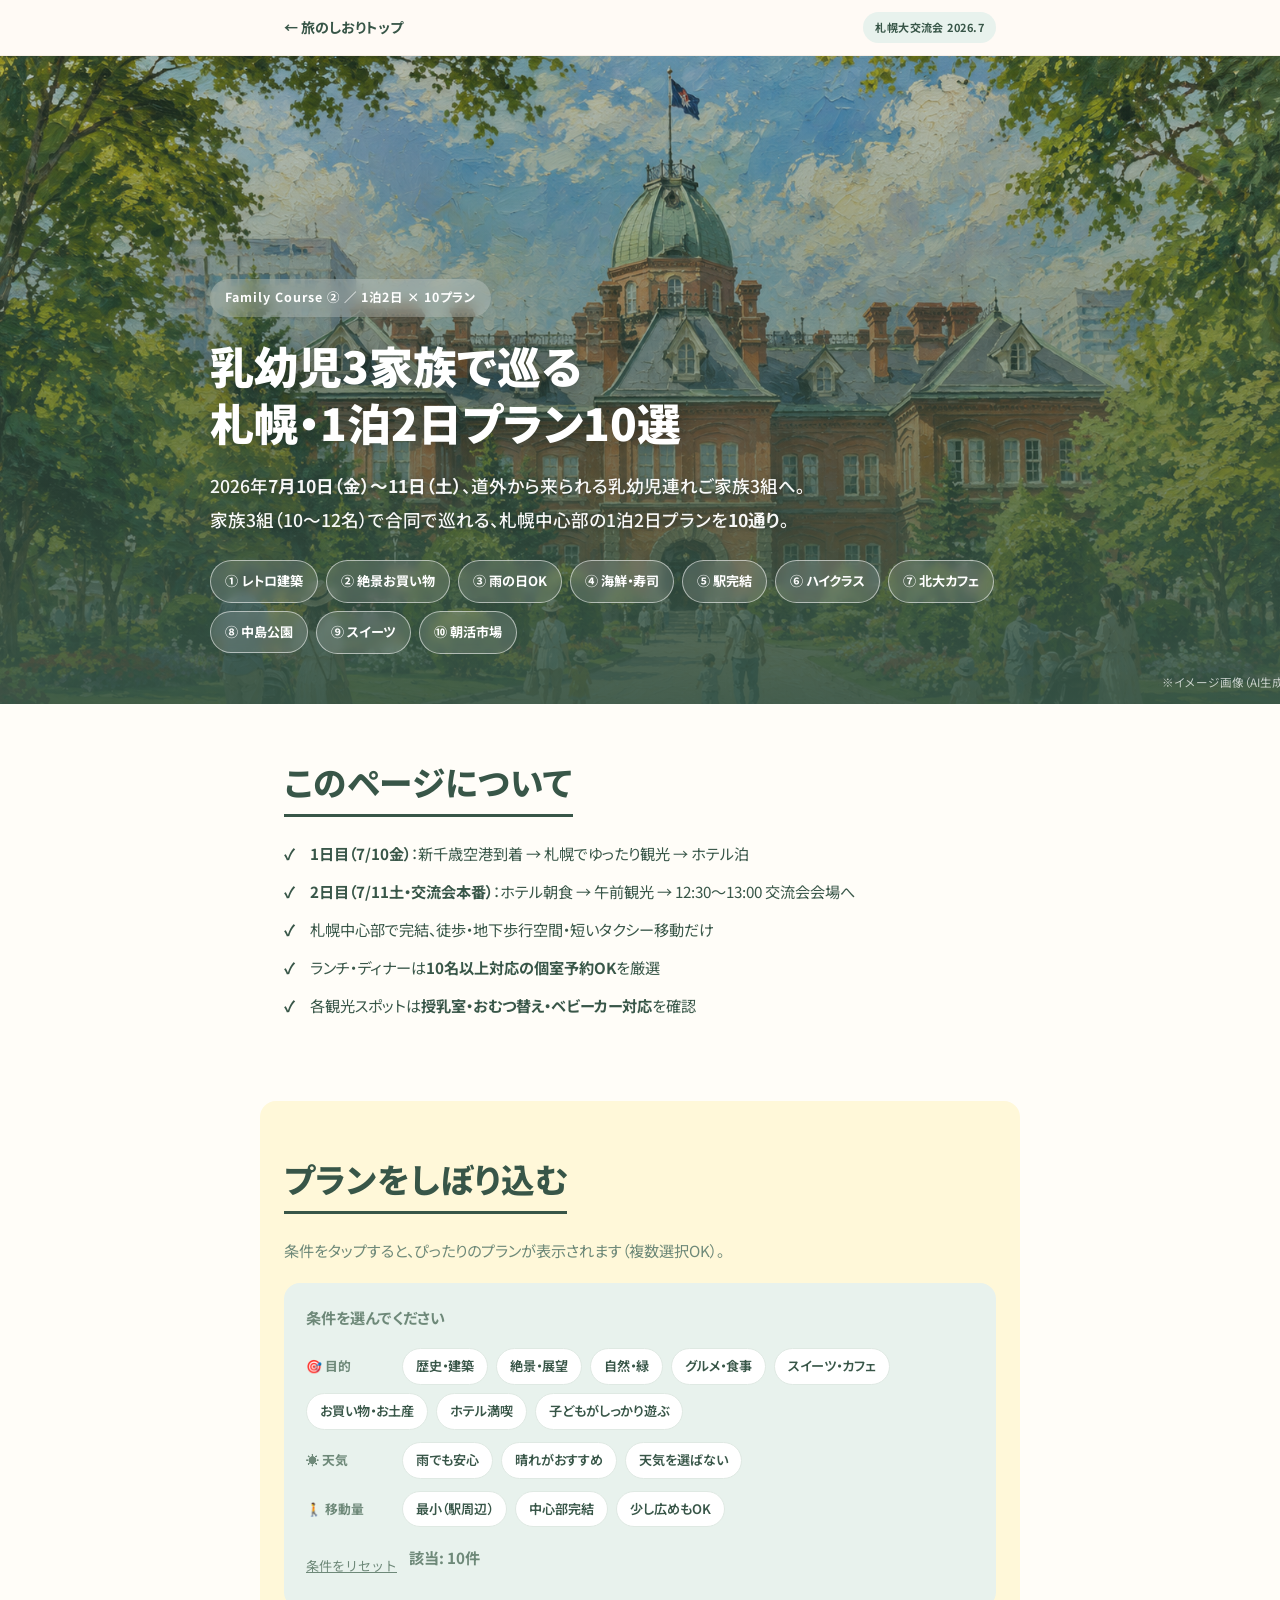
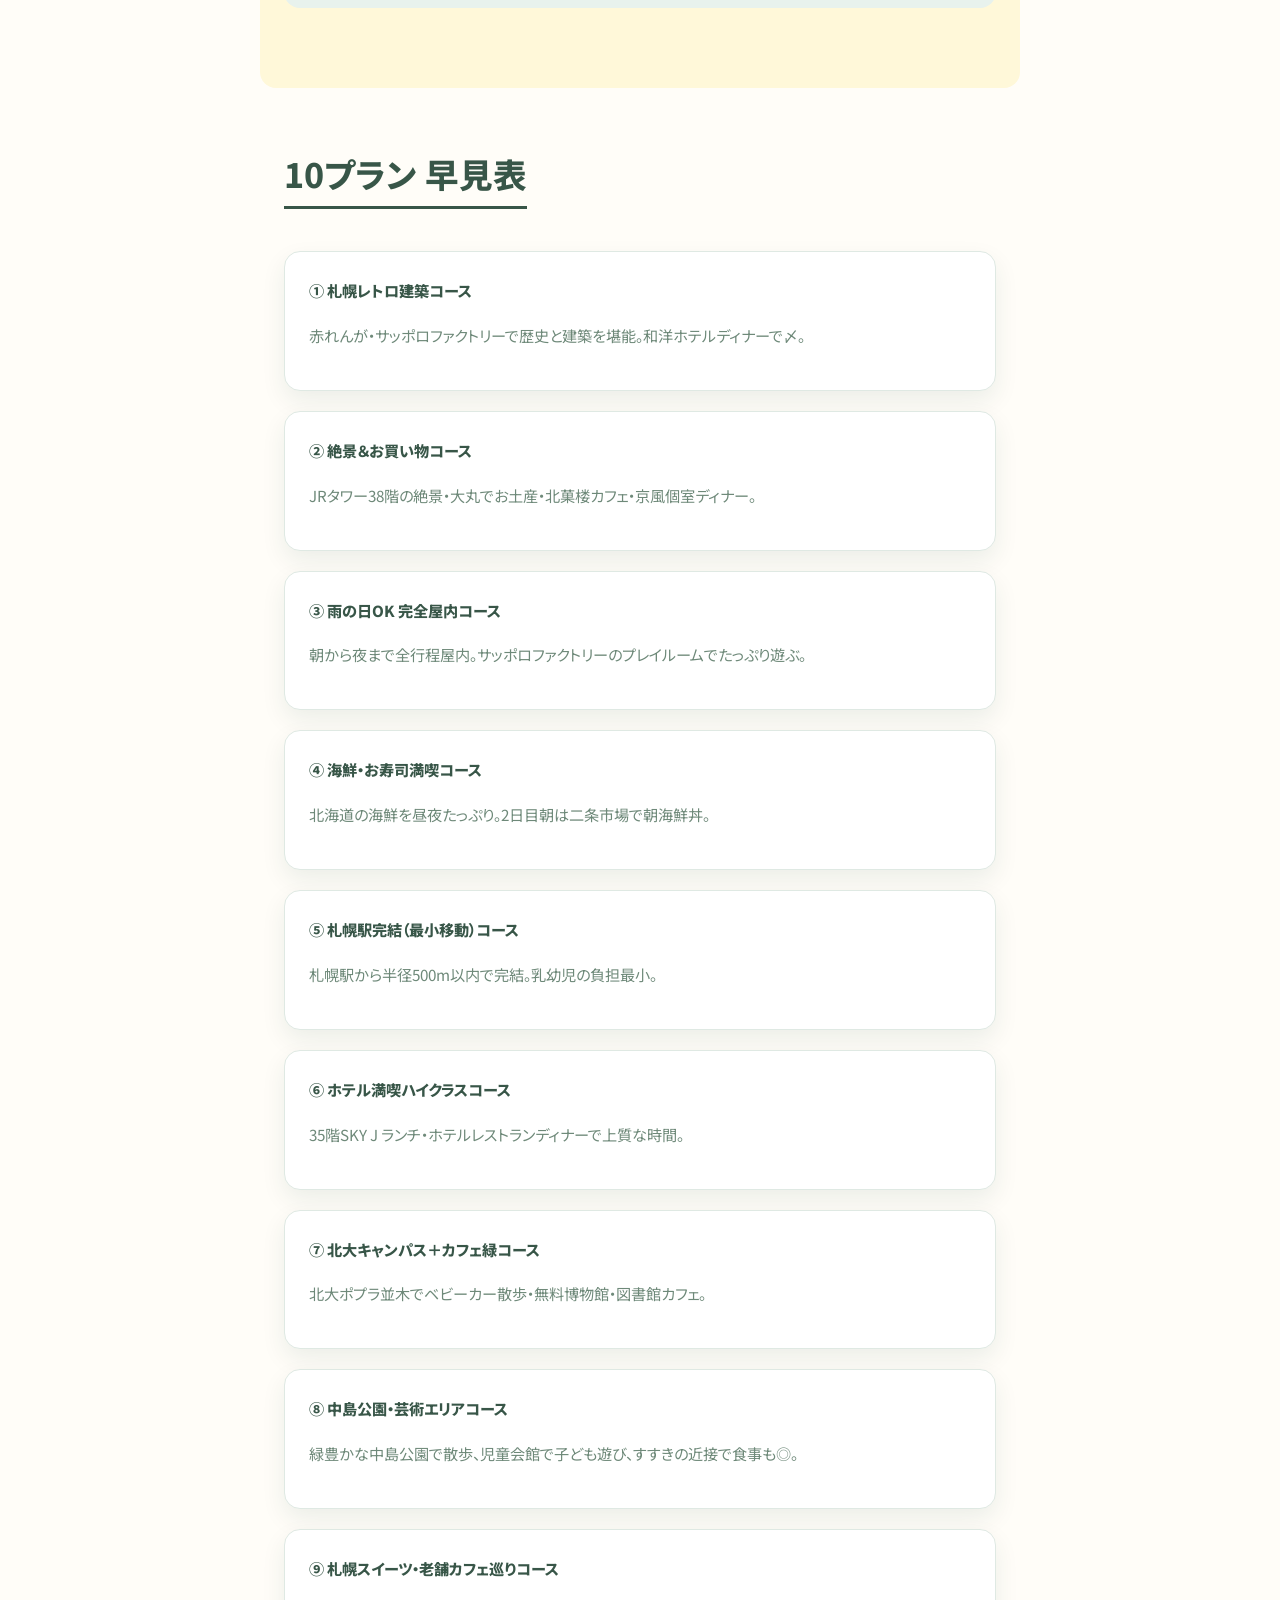
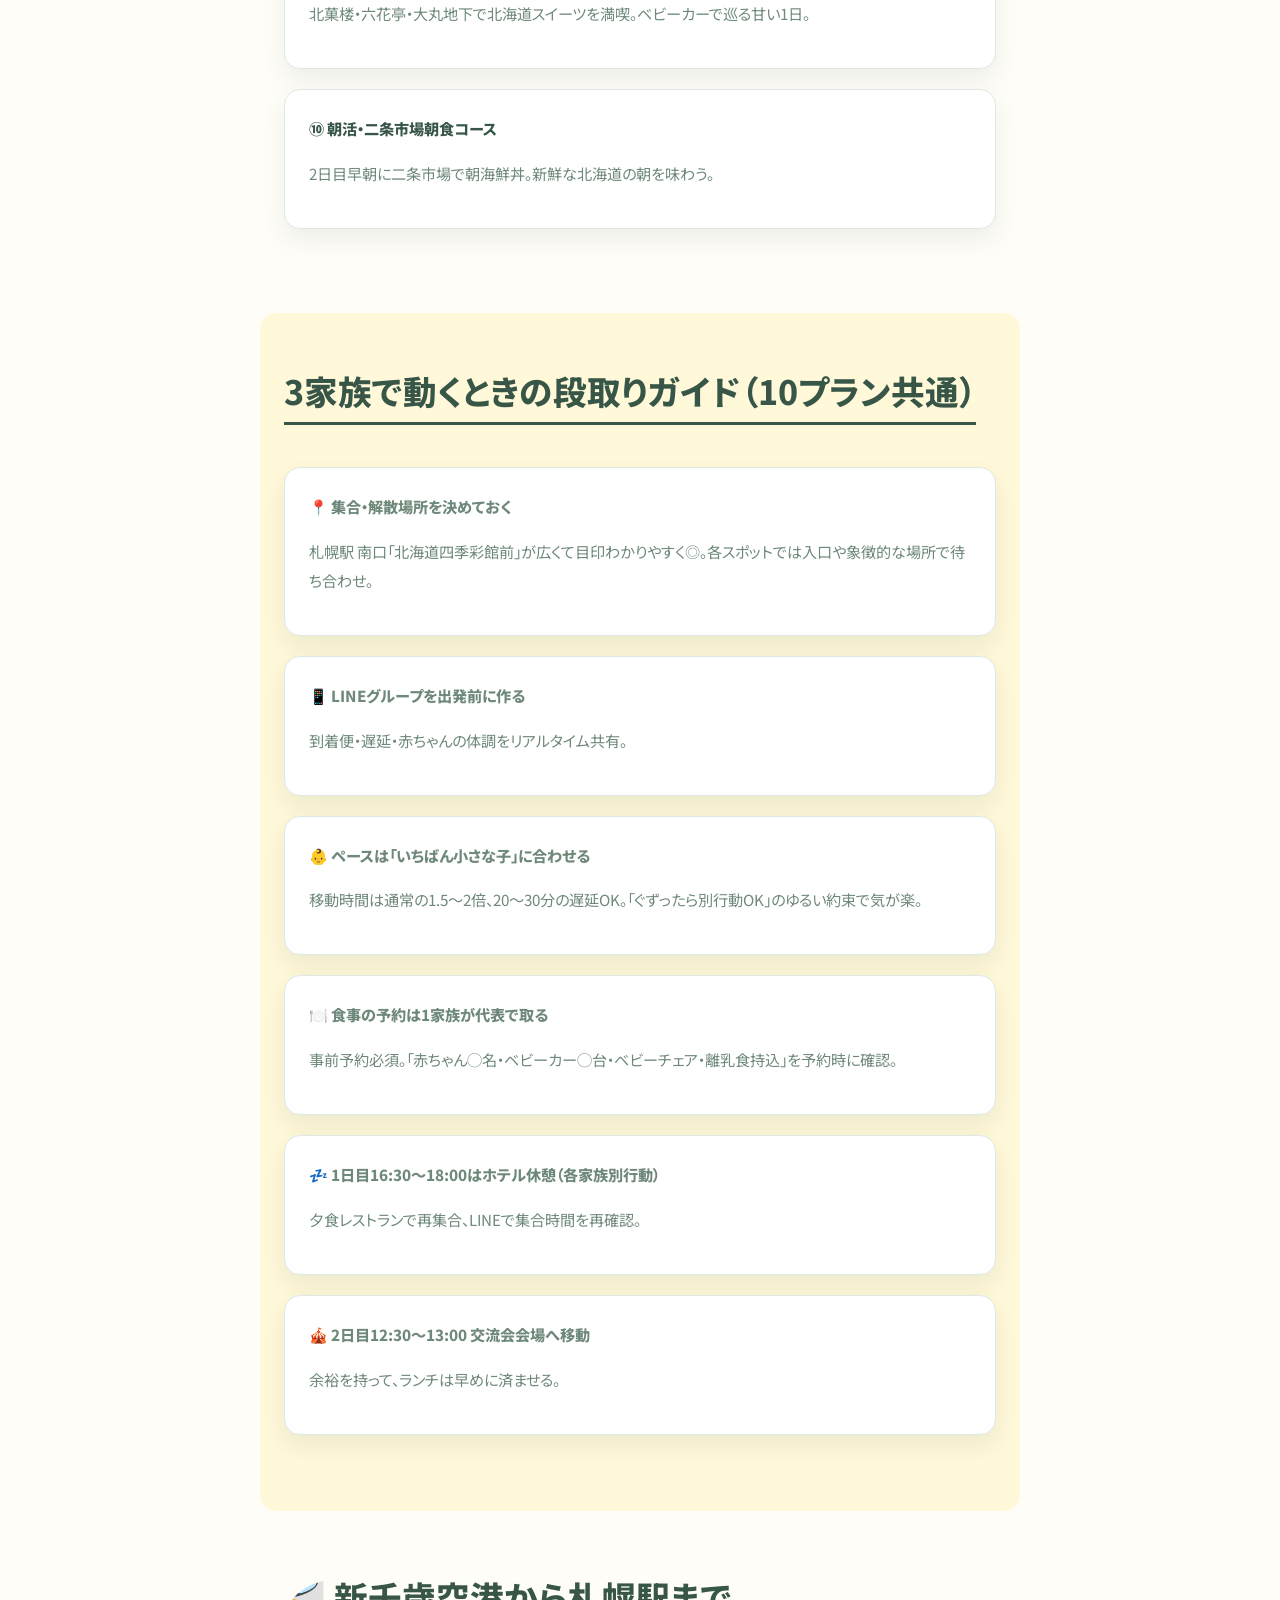
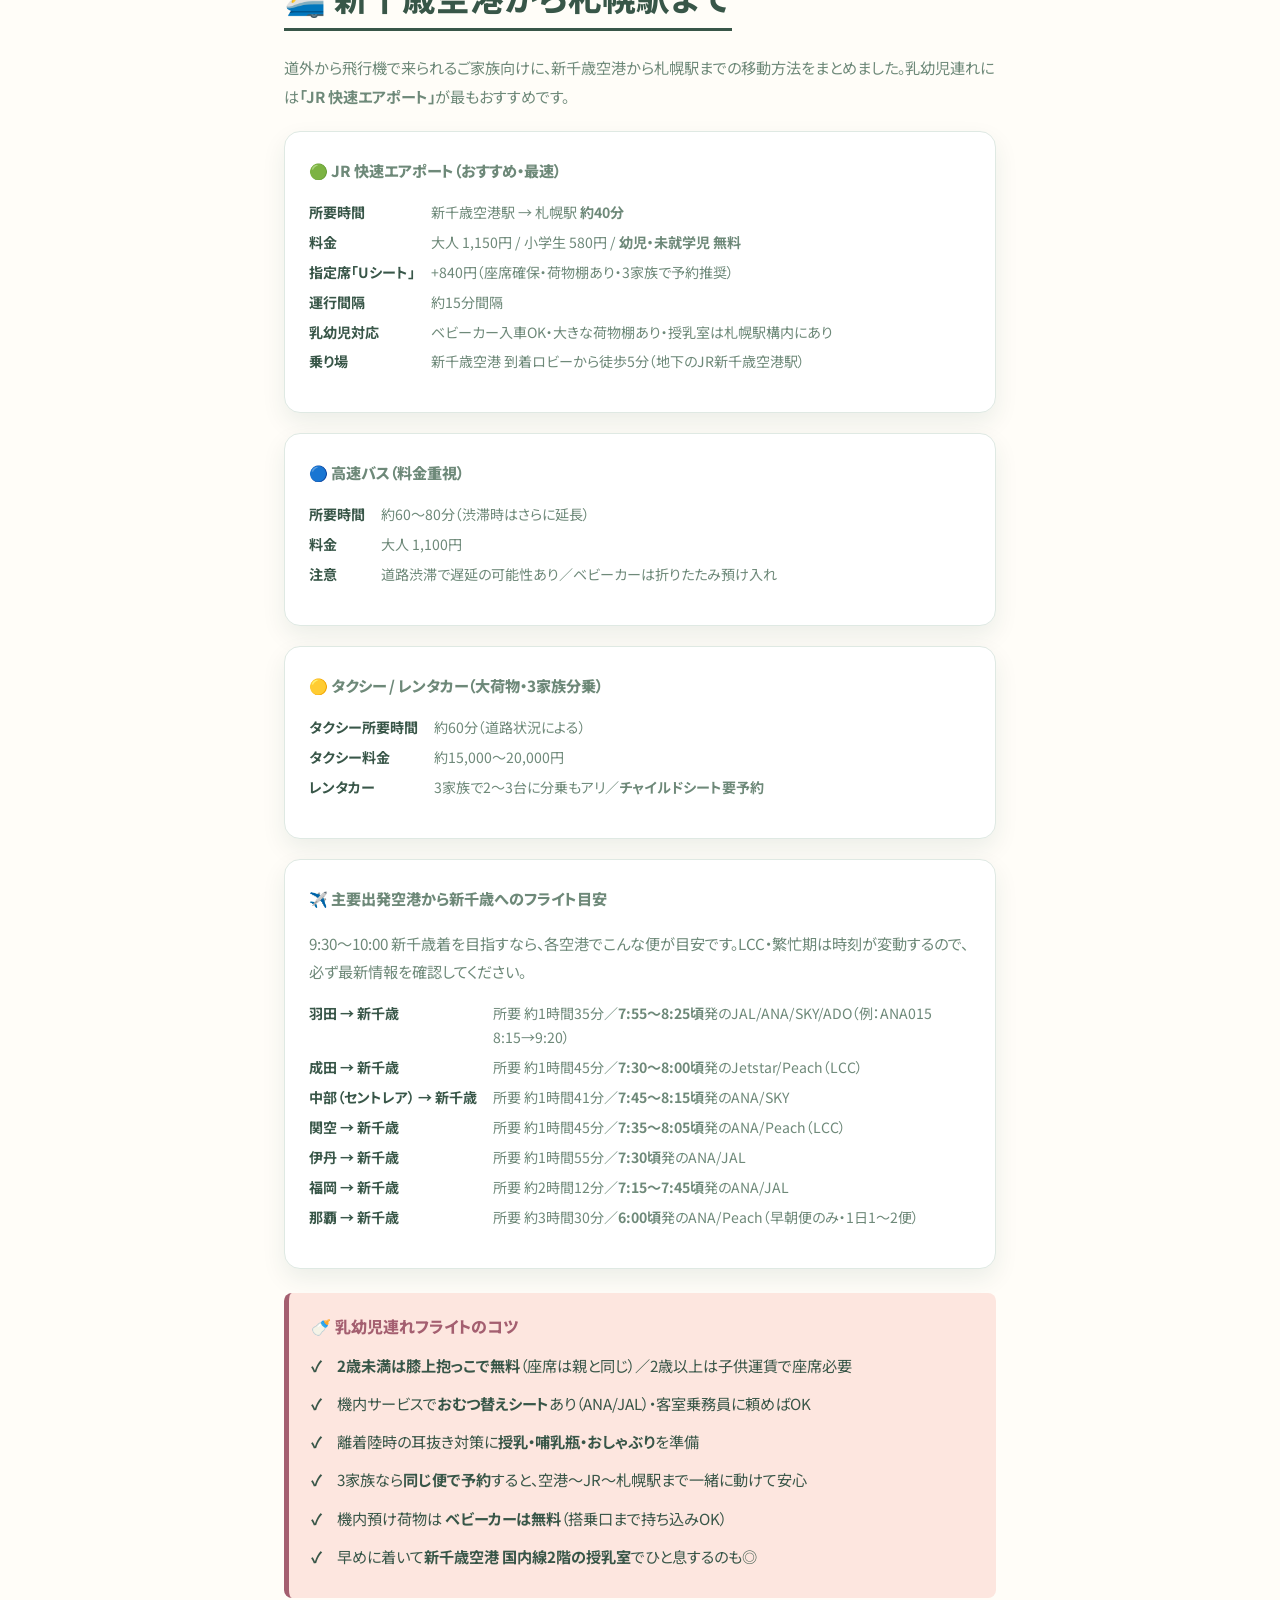
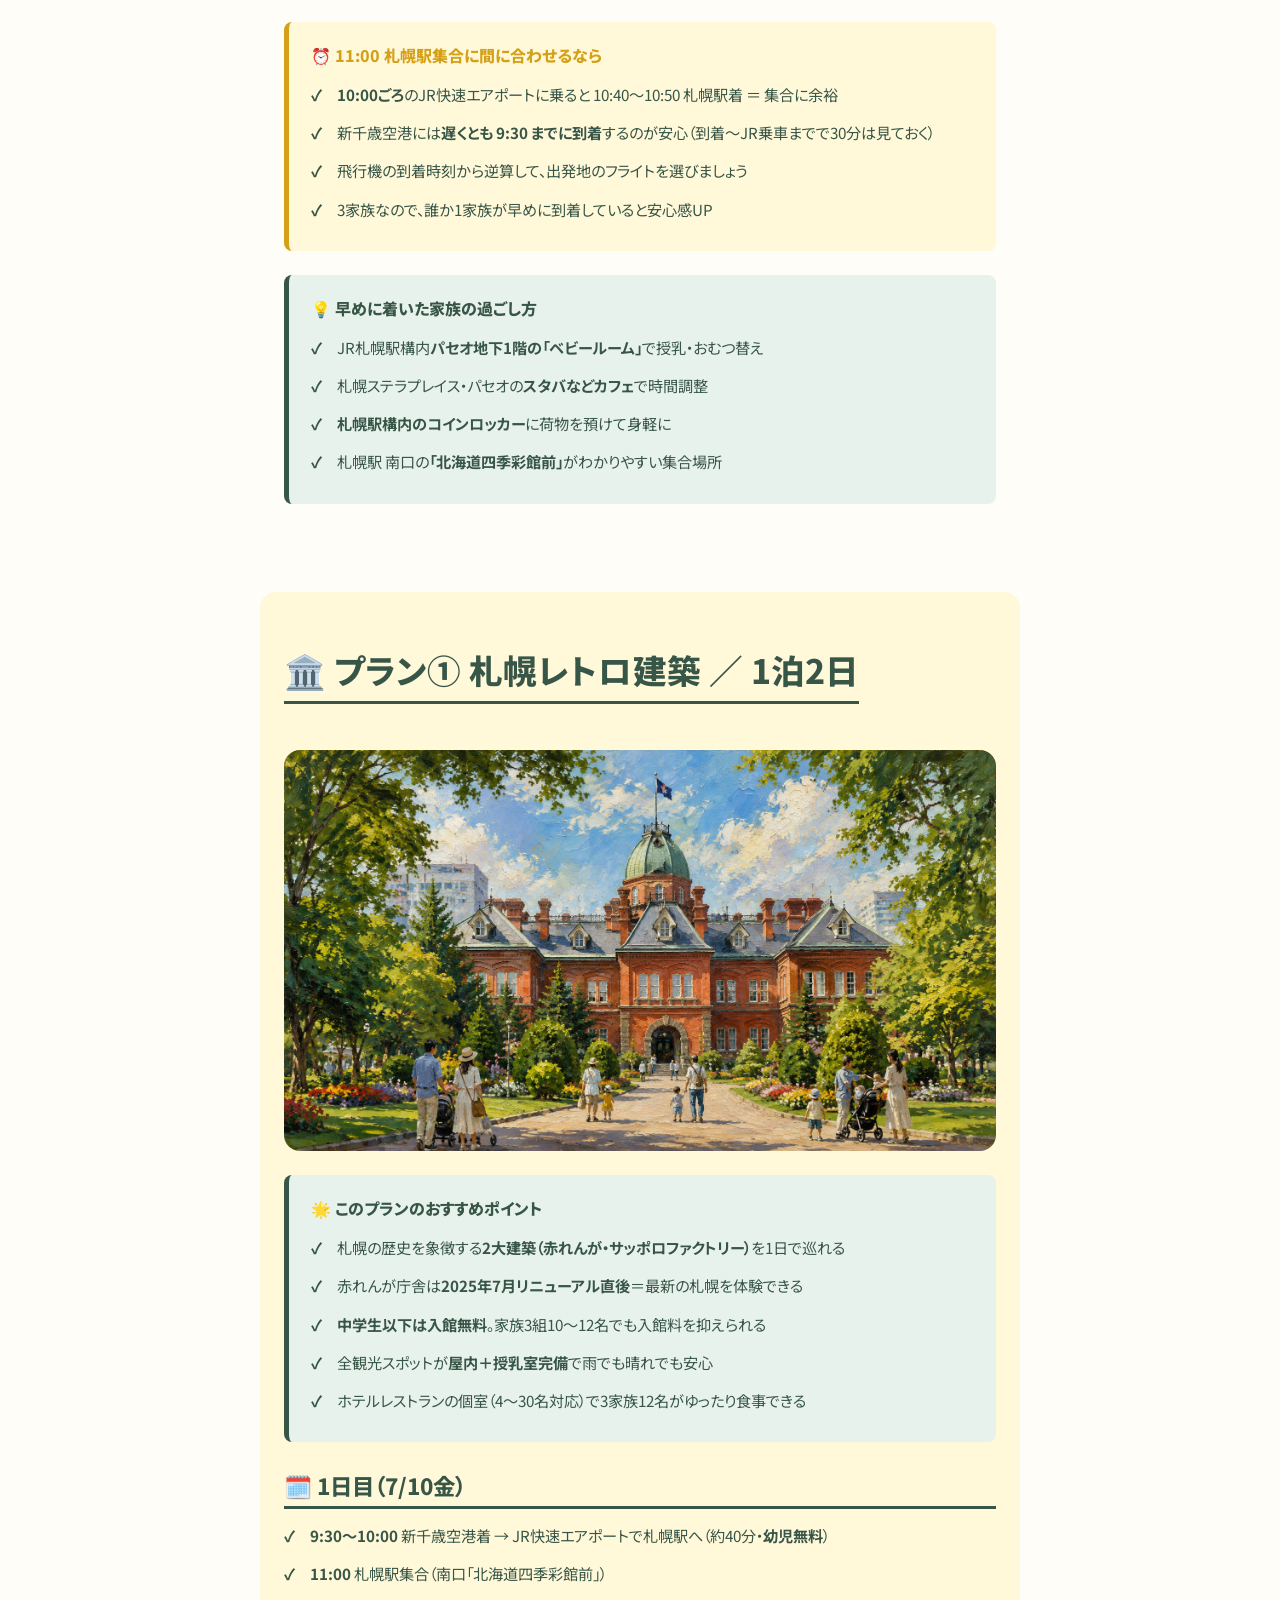
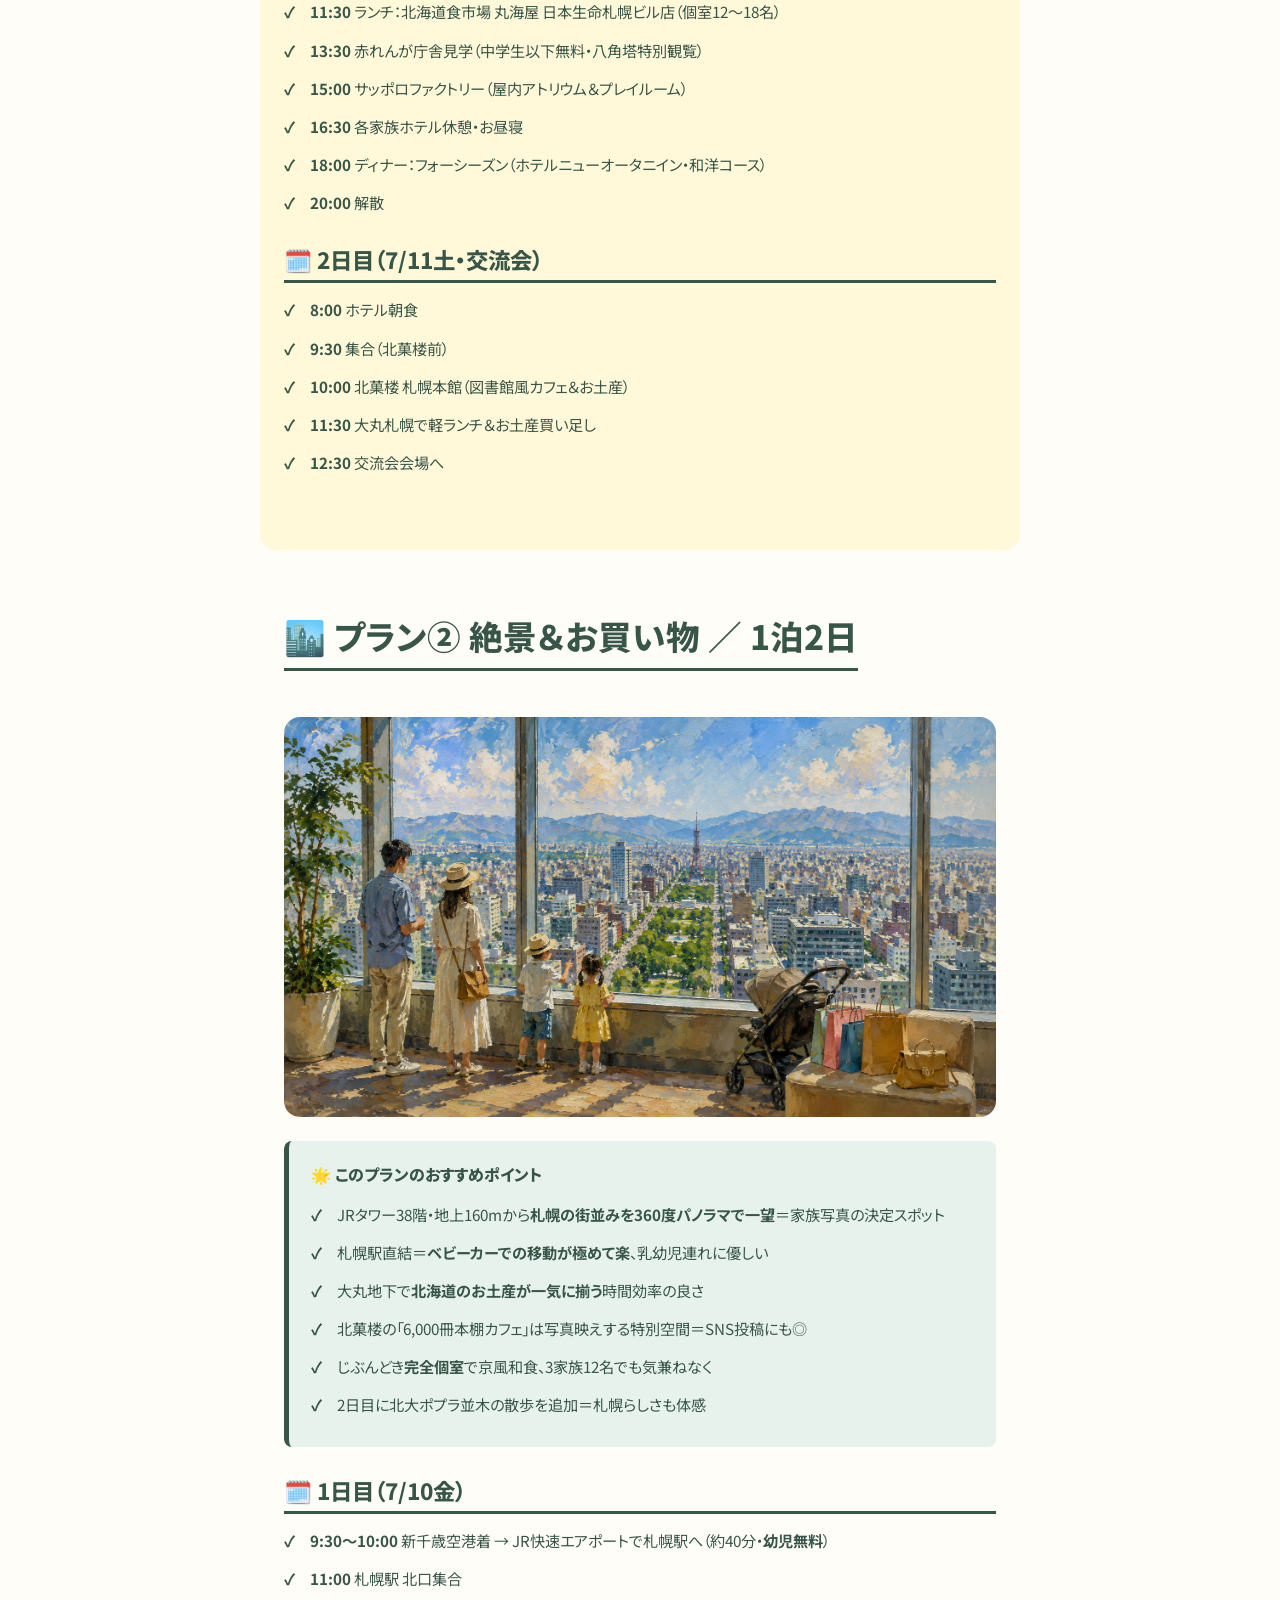
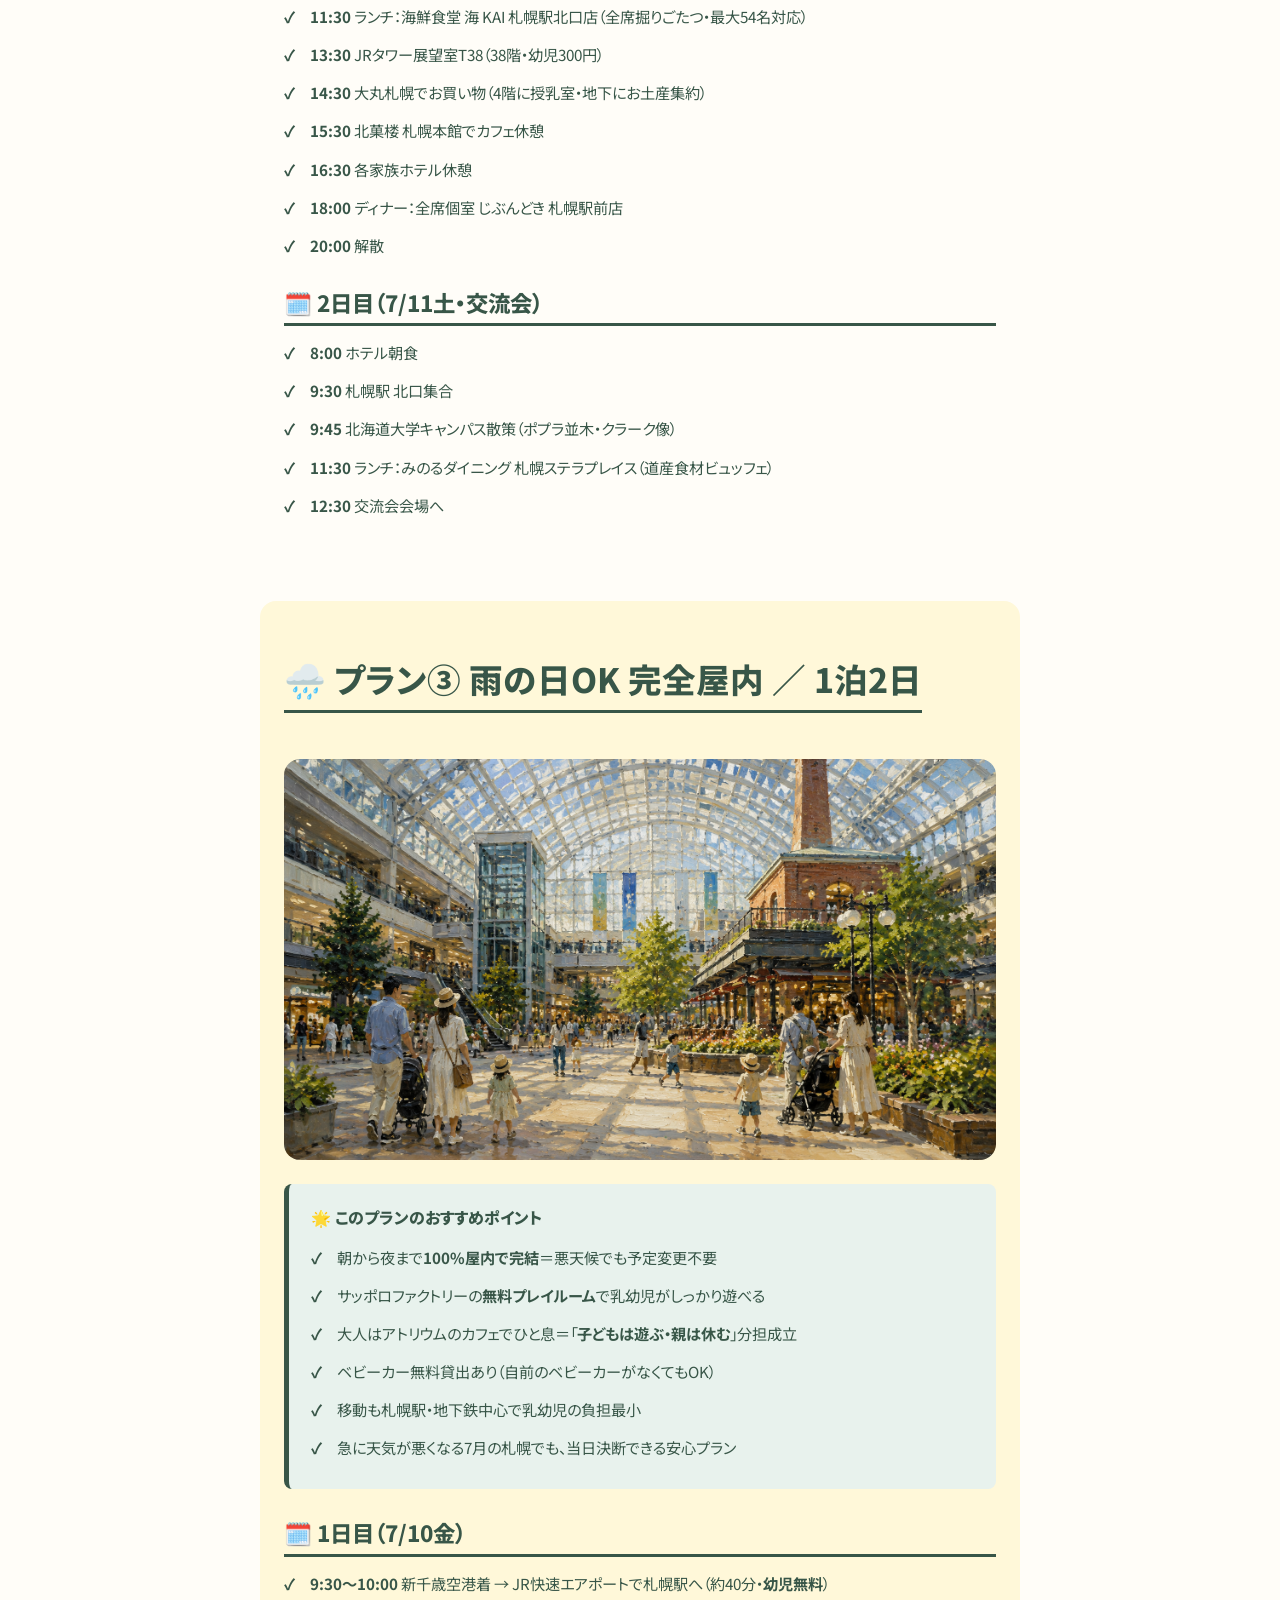
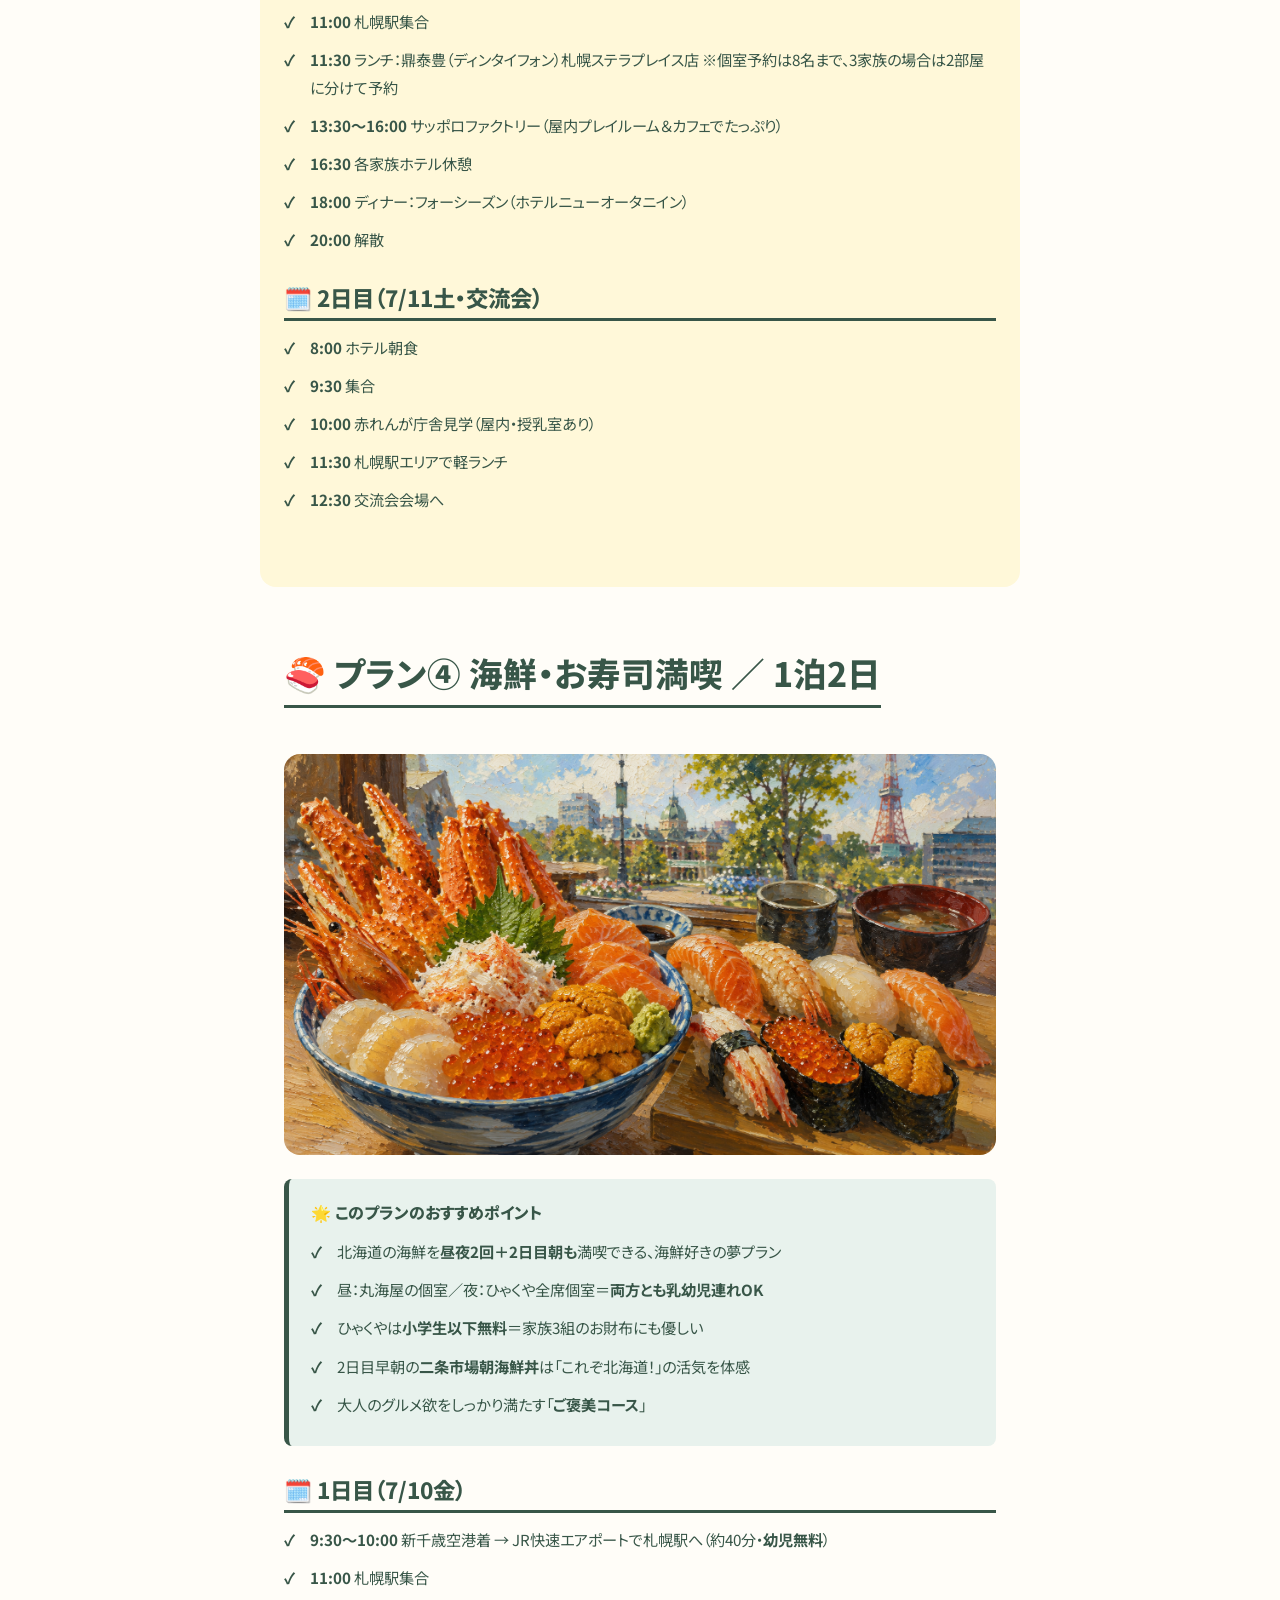
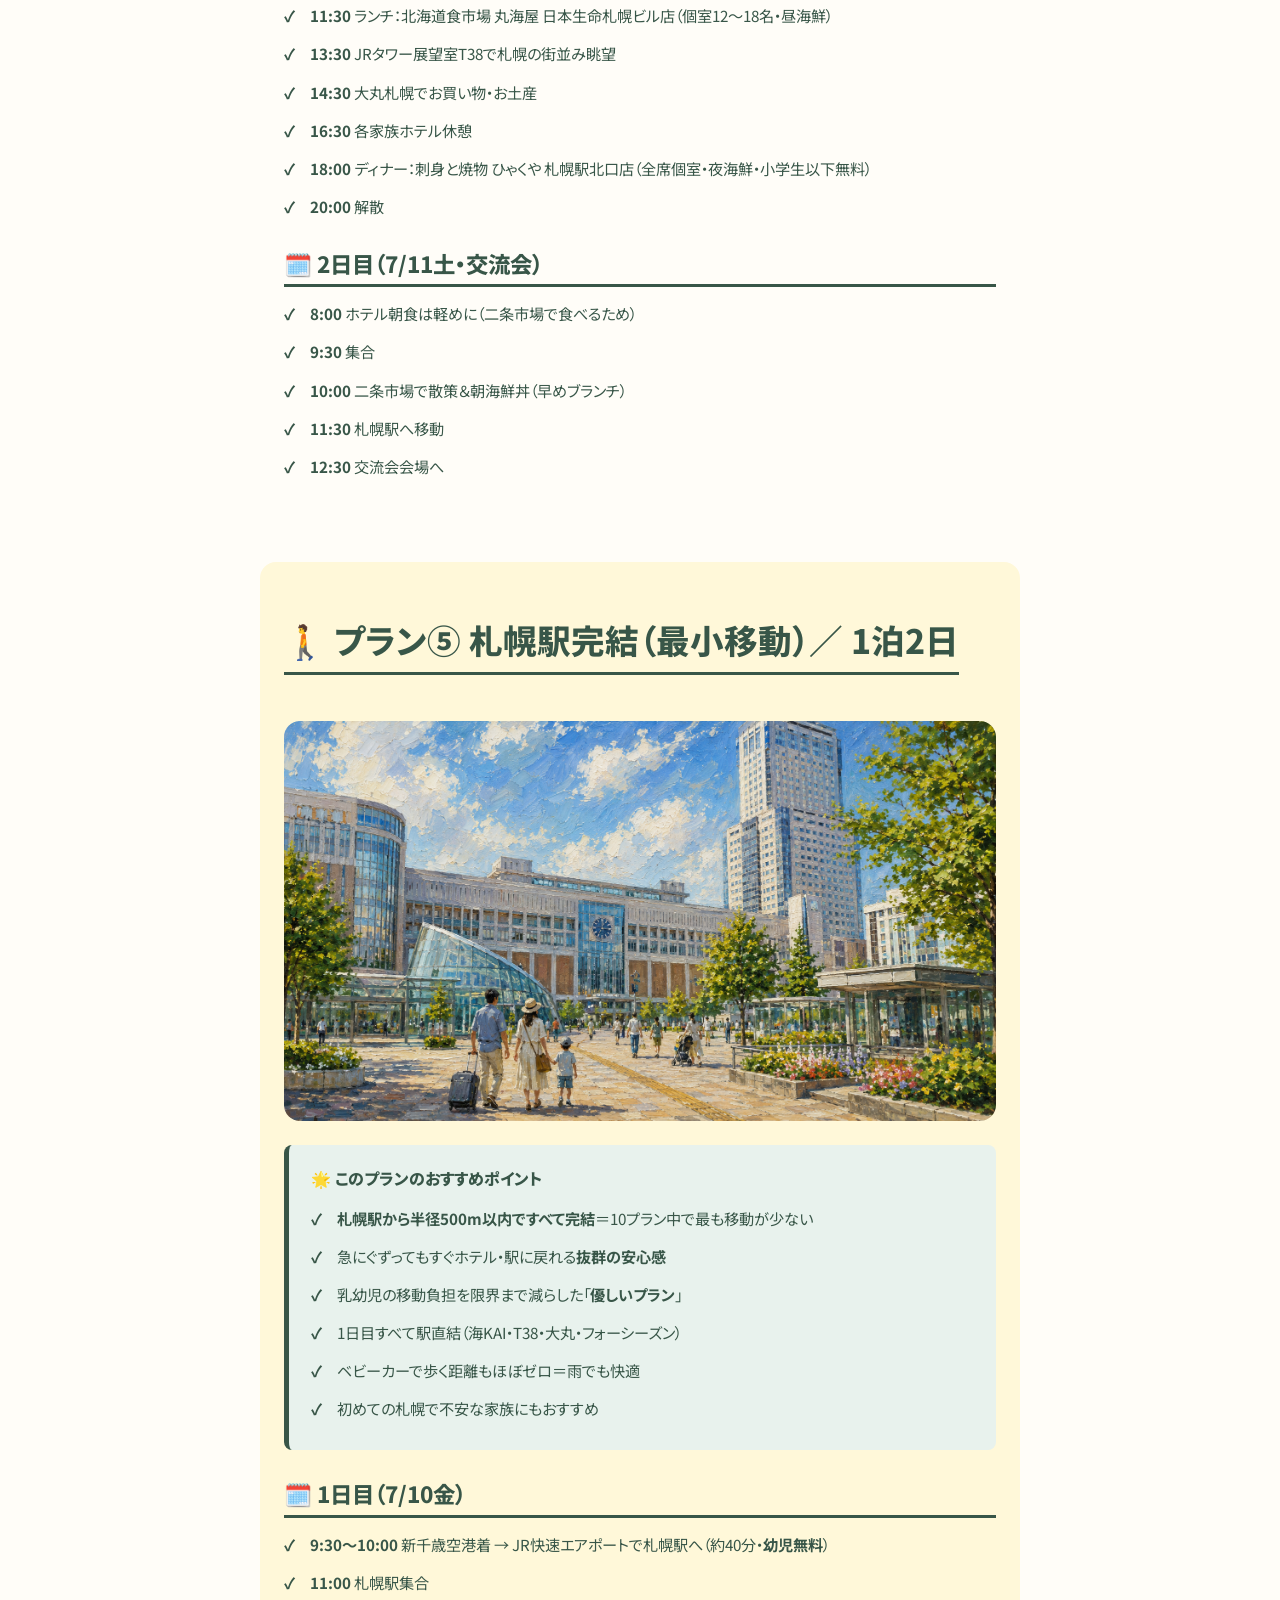
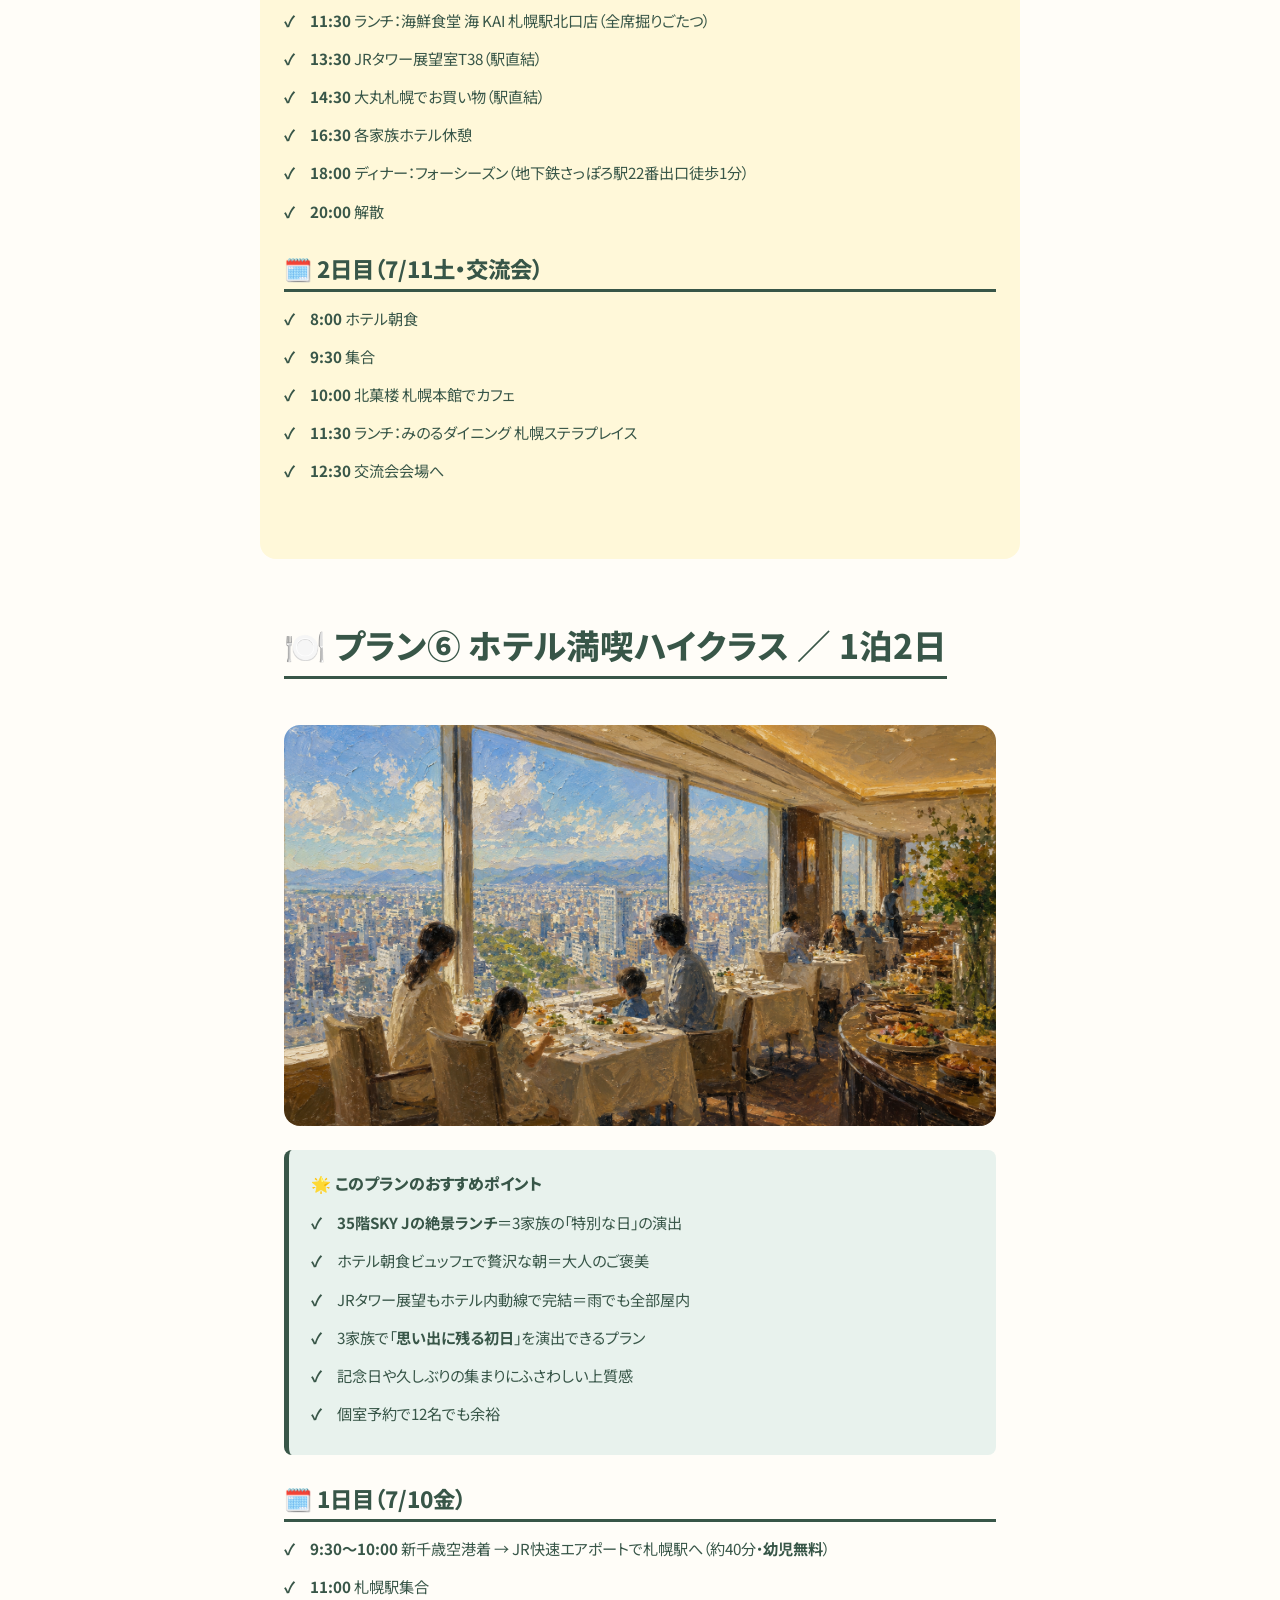
==== commit 93473c76: "主要空港からのフライト目安と乳幼児フライトのコツを追加 - 羽田/成田/中部/関空/伊丹/福岡/那覇からの所要時間 - 9:30〜10:00新千歳着を目指すおすすめ便（具体例） - 乳幼児連れフライト" ====
--- a/index.html
+++ b/index.html
@@ -166,6 +166,32 @@
           </dl>
         </div>
 
+                <div class="spot">
+          <p class="spot__name">✈️ 主要出発空港から新千歳へのフライト目安</p>
+          <p>9:30〜10:00 新千歳着を目指すなら、各空港でこんな便が目安です。LCC・繁忙期は時刻が変動するので、必ず最新情報を確認してください。</p>
+          <dl class="spot__meta">
+            <dt>羽田 → 新千歳</dt><dd>所要 約1時間35分／<strong>7:55〜8:25頃</strong>発のJAL/ANA/SKY/ADO（例：ANA015 8:15→9:20）</dd>
+            <dt>成田 → 新千歳</dt><dd>所要 約1時間45分／<strong>7:30〜8:00頃</strong>発のJetstar/Peach（LCC）</dd>
+            <dt>中部（セントレア） → 新千歳</dt><dd>所要 約1時間41分／<strong>7:45〜8:15頃</strong>発のANA/SKY</dd>
+            <dt>関空 → 新千歳</dt><dd>所要 約1時間45分／<strong>7:35〜8:05頃</strong>発のANA/Peach（LCC）</dd>
+            <dt>伊丹 → 新千歳</dt><dd>所要 約1時間55分／<strong>7:30頃</strong>発のANA/JAL</dd>
+            <dt>福岡 → 新千歳</dt><dd>所要 約2時間12分／<strong>7:15〜7:45頃</strong>発のANA/JAL</dd>
+            <dt>那覇 → 新千歳</dt><dd>所要 約3時間30分／<strong>6:00頃</strong>発のANA/Peach（早朝便のみ・1日1〜2便）</dd>
+          </dl>
+        </div>
+
+        <div style="background:var(--guide-pink); border-left:5px solid var(--accent); padding:18px 22px; border-radius:8px; margin:24px 0;">
+          <p style="font-weight:800; color:var(--accent); margin-bottom:10px; font-size:1rem;">🍼 乳幼児連れフライトのコツ</p>
+          <ul class="list" style="margin-bottom:0;">
+            <li><strong>2歳未満は膝上抱っこで無料</strong>（座席は親と同じ）／2歳以上は子供運賃で座席必要</li>
+            <li>機内サービスで<strong>おむつ替えシート</strong>あり（ANA/JAL）・客室乗務員に頼めばOK</li>
+            <li>離着陸時の耳抜き対策に<strong>授乳・哺乳瓶・おしゃぶり</strong>を準備</li>
+            <li>3家族なら<strong>同じ便で予約</strong>すると、空港〜JR〜札幌駅まで一緒に動けて安心</li>
+            <li>機内預け荷物は <strong>ベビーカーは無料</strong>（搭乗口まで持ち込みOK）</li>
+            <li>早めに着いて<strong>新千歳空港 国内線2階の授乳室</strong>でひと息するのも◎</li>
+          </ul>
+        </div>
+
         <div style="background:var(--guide-yellow); border-left:5px solid #d4a017; padding:18px 22px; border-radius:8px; margin:24px 0;">
           <p style="font-weight:800; color:#d4a017; margin-bottom:10px; font-size:1rem;">⏰ 11:00 札幌駅集合に間に合わせるなら</p>
           <ul class="list" style="margin-bottom:0;">
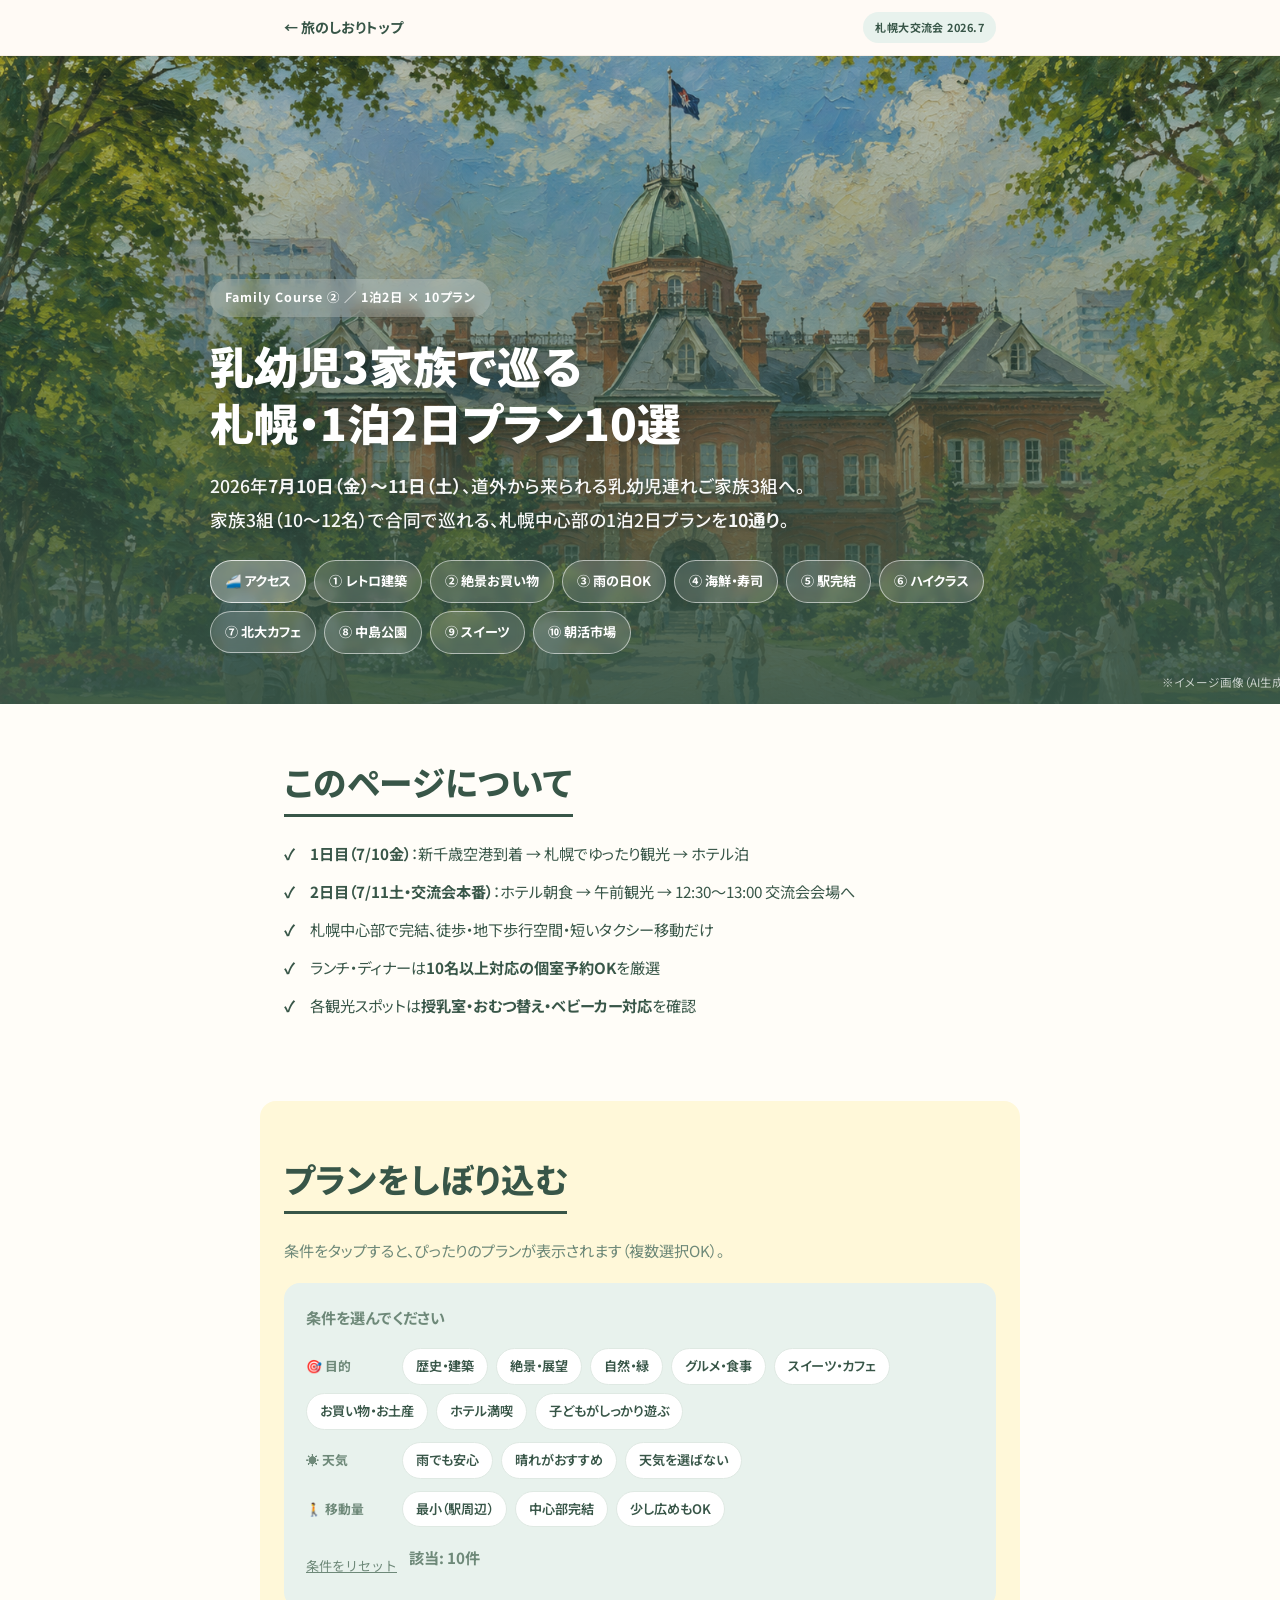
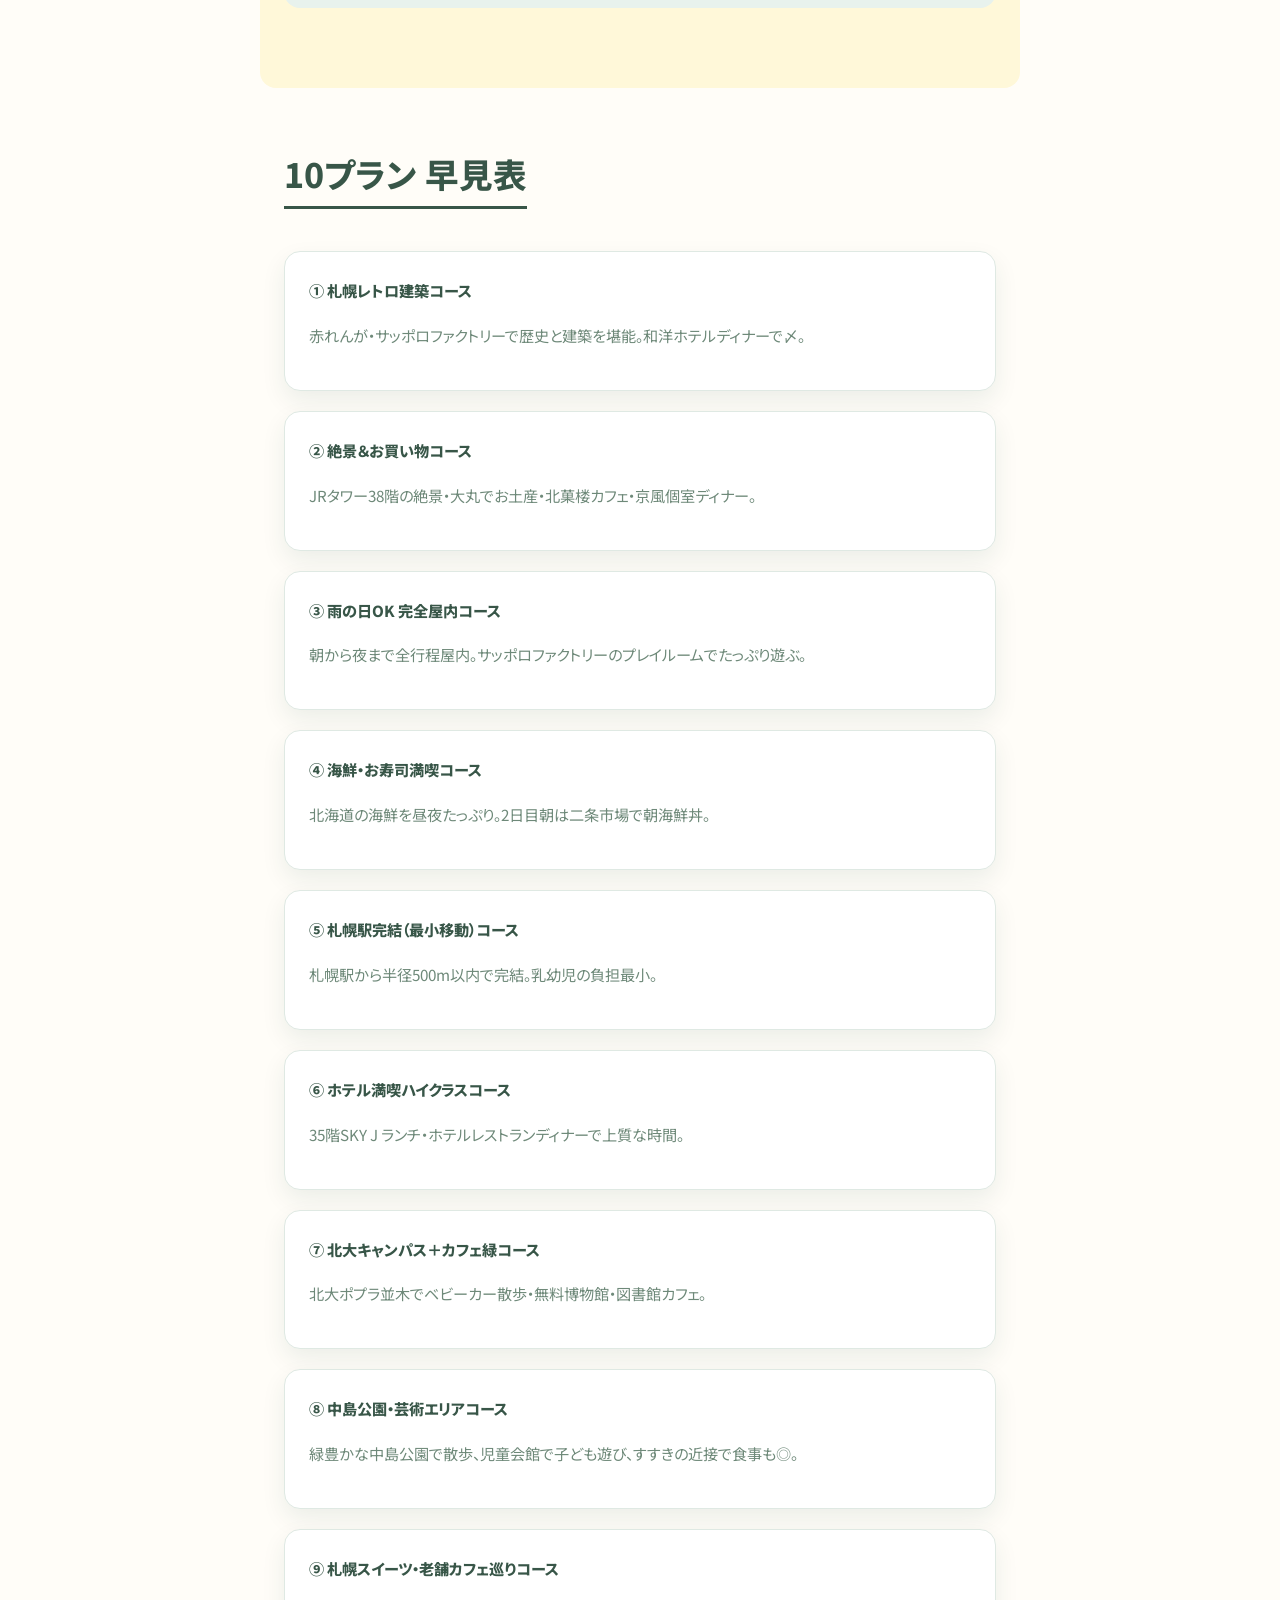
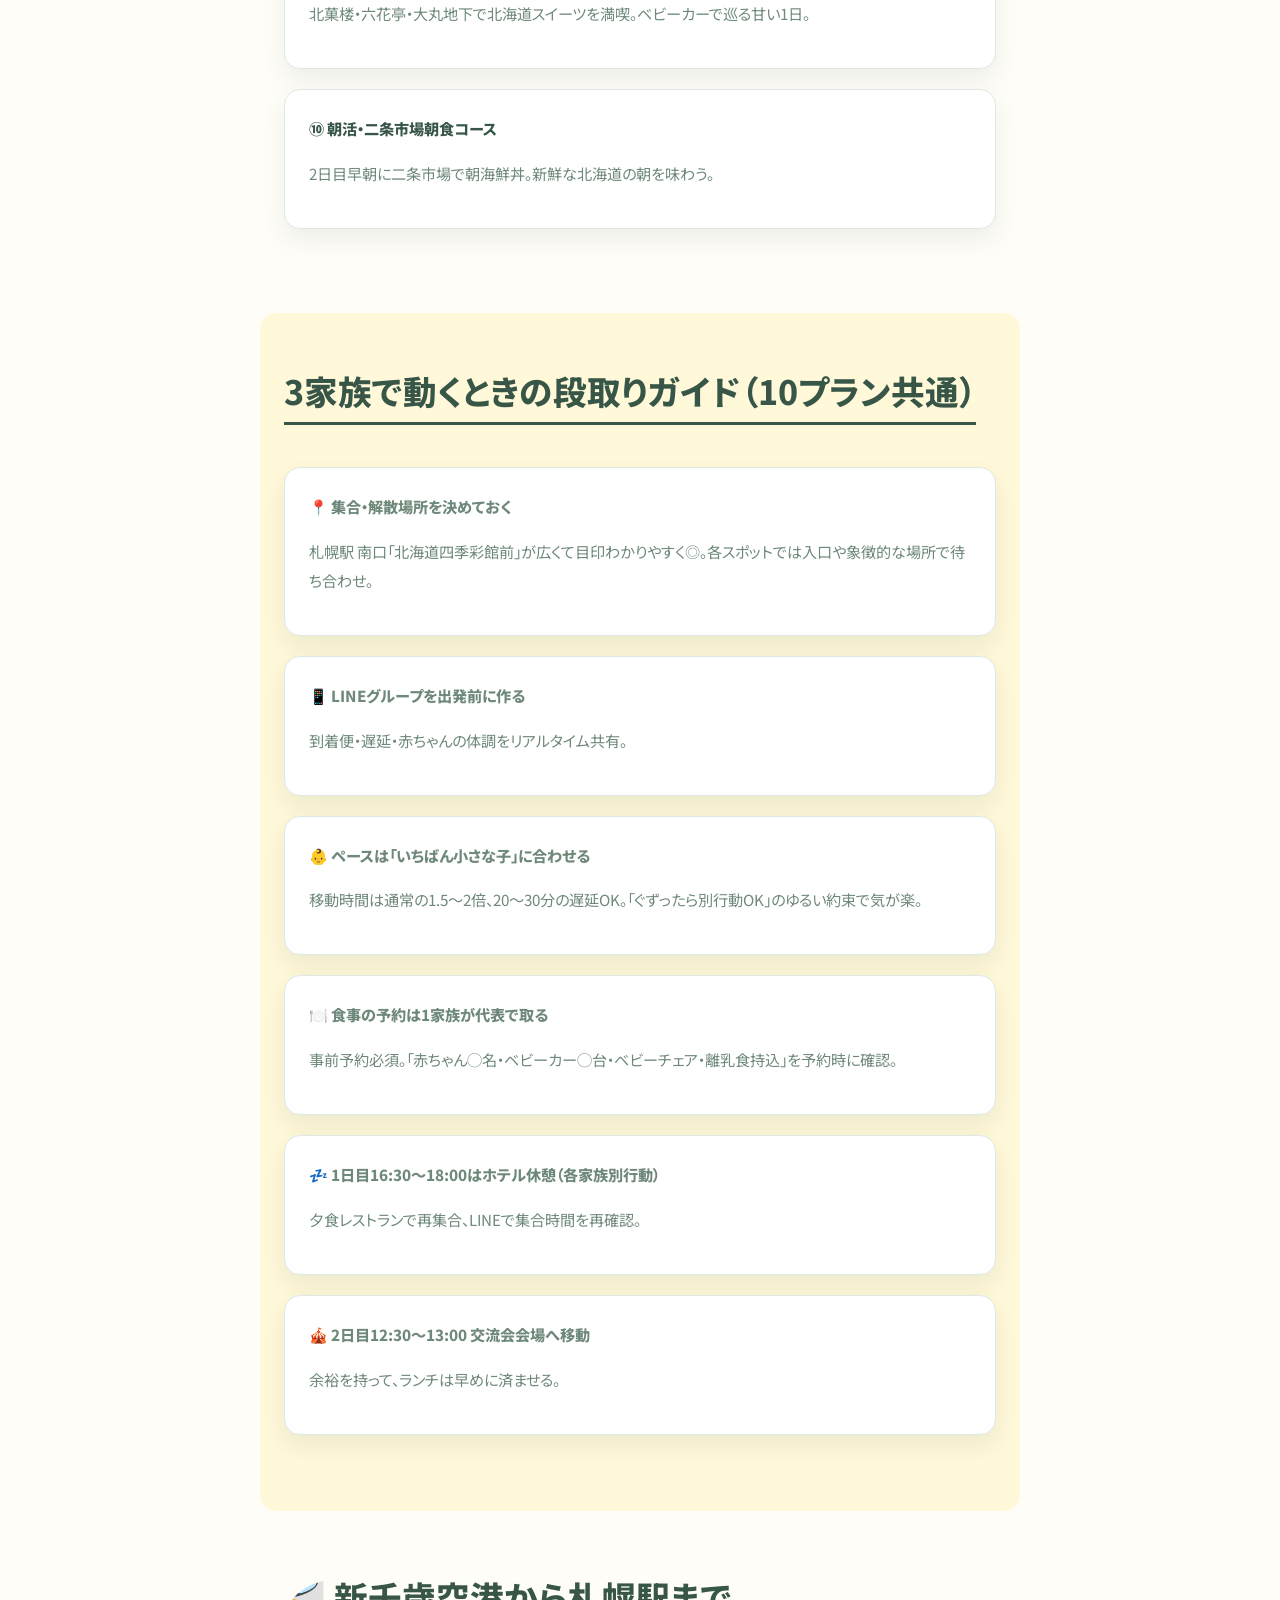
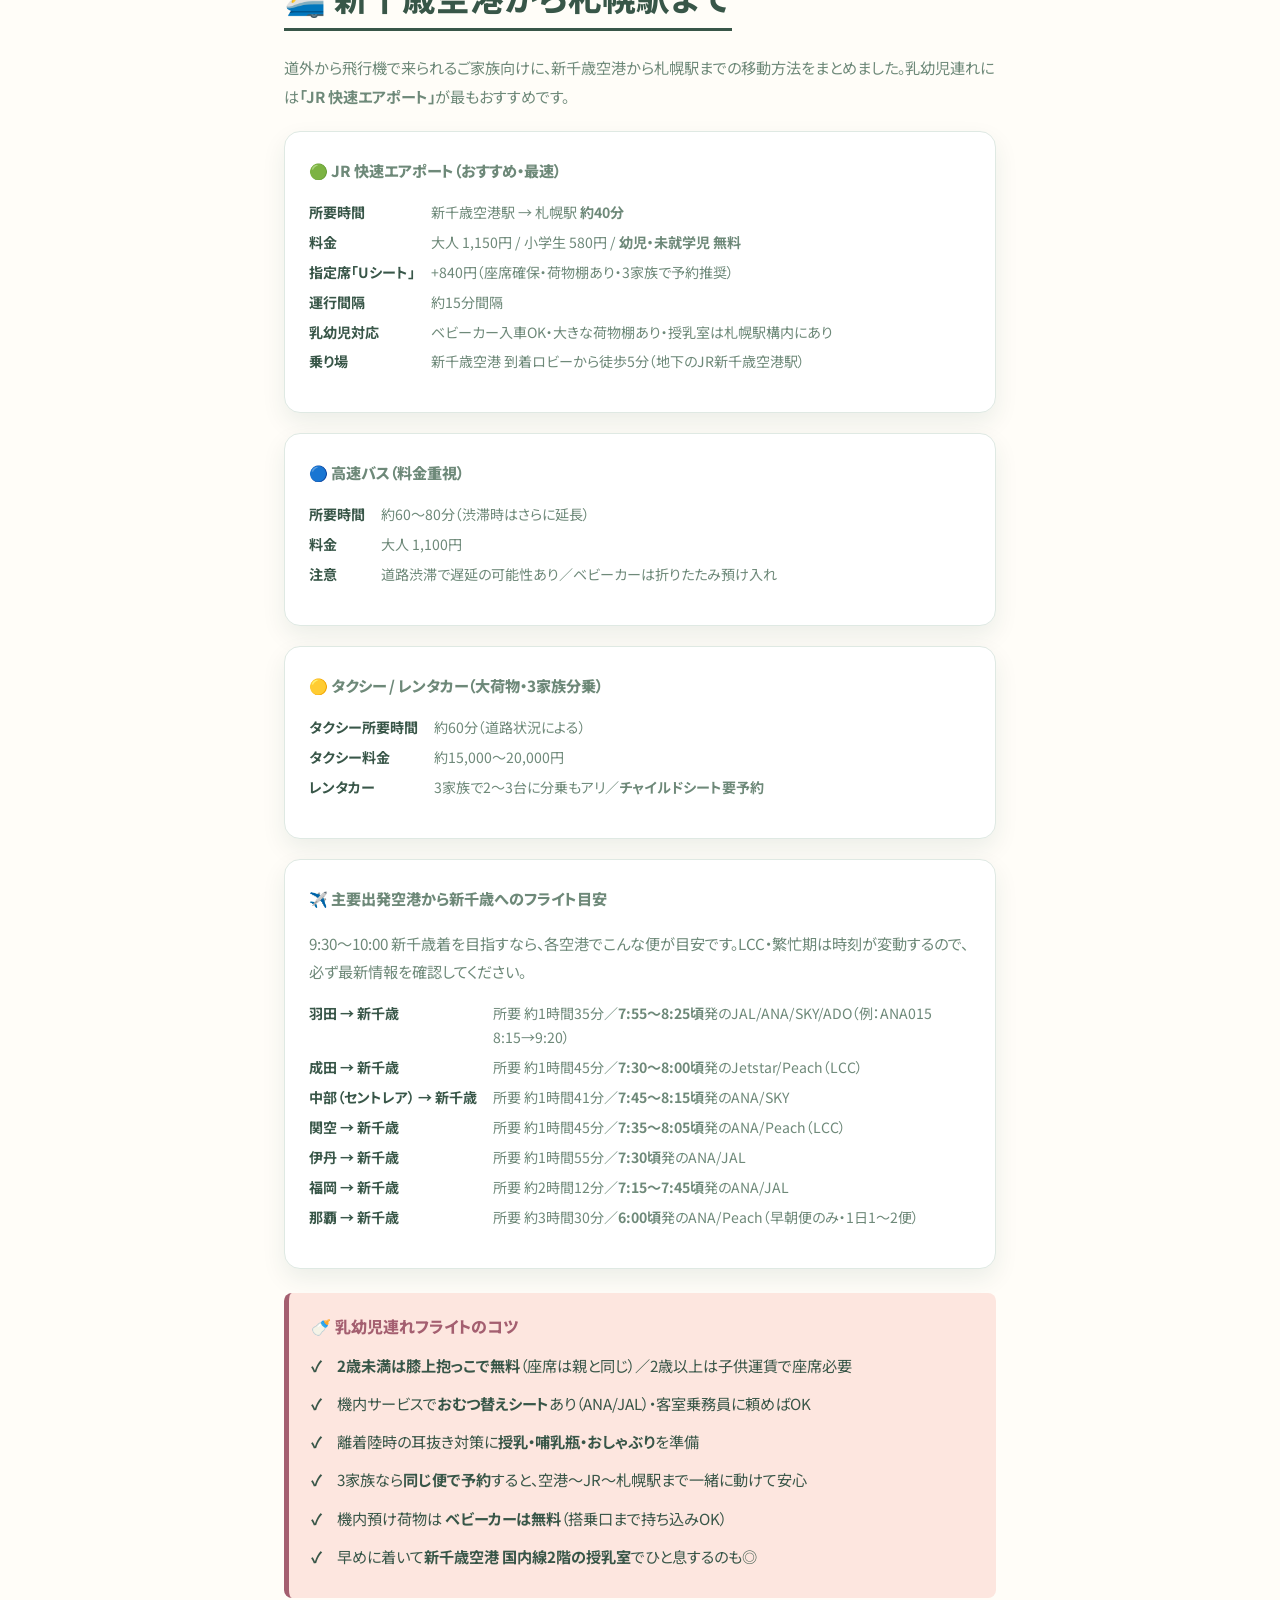
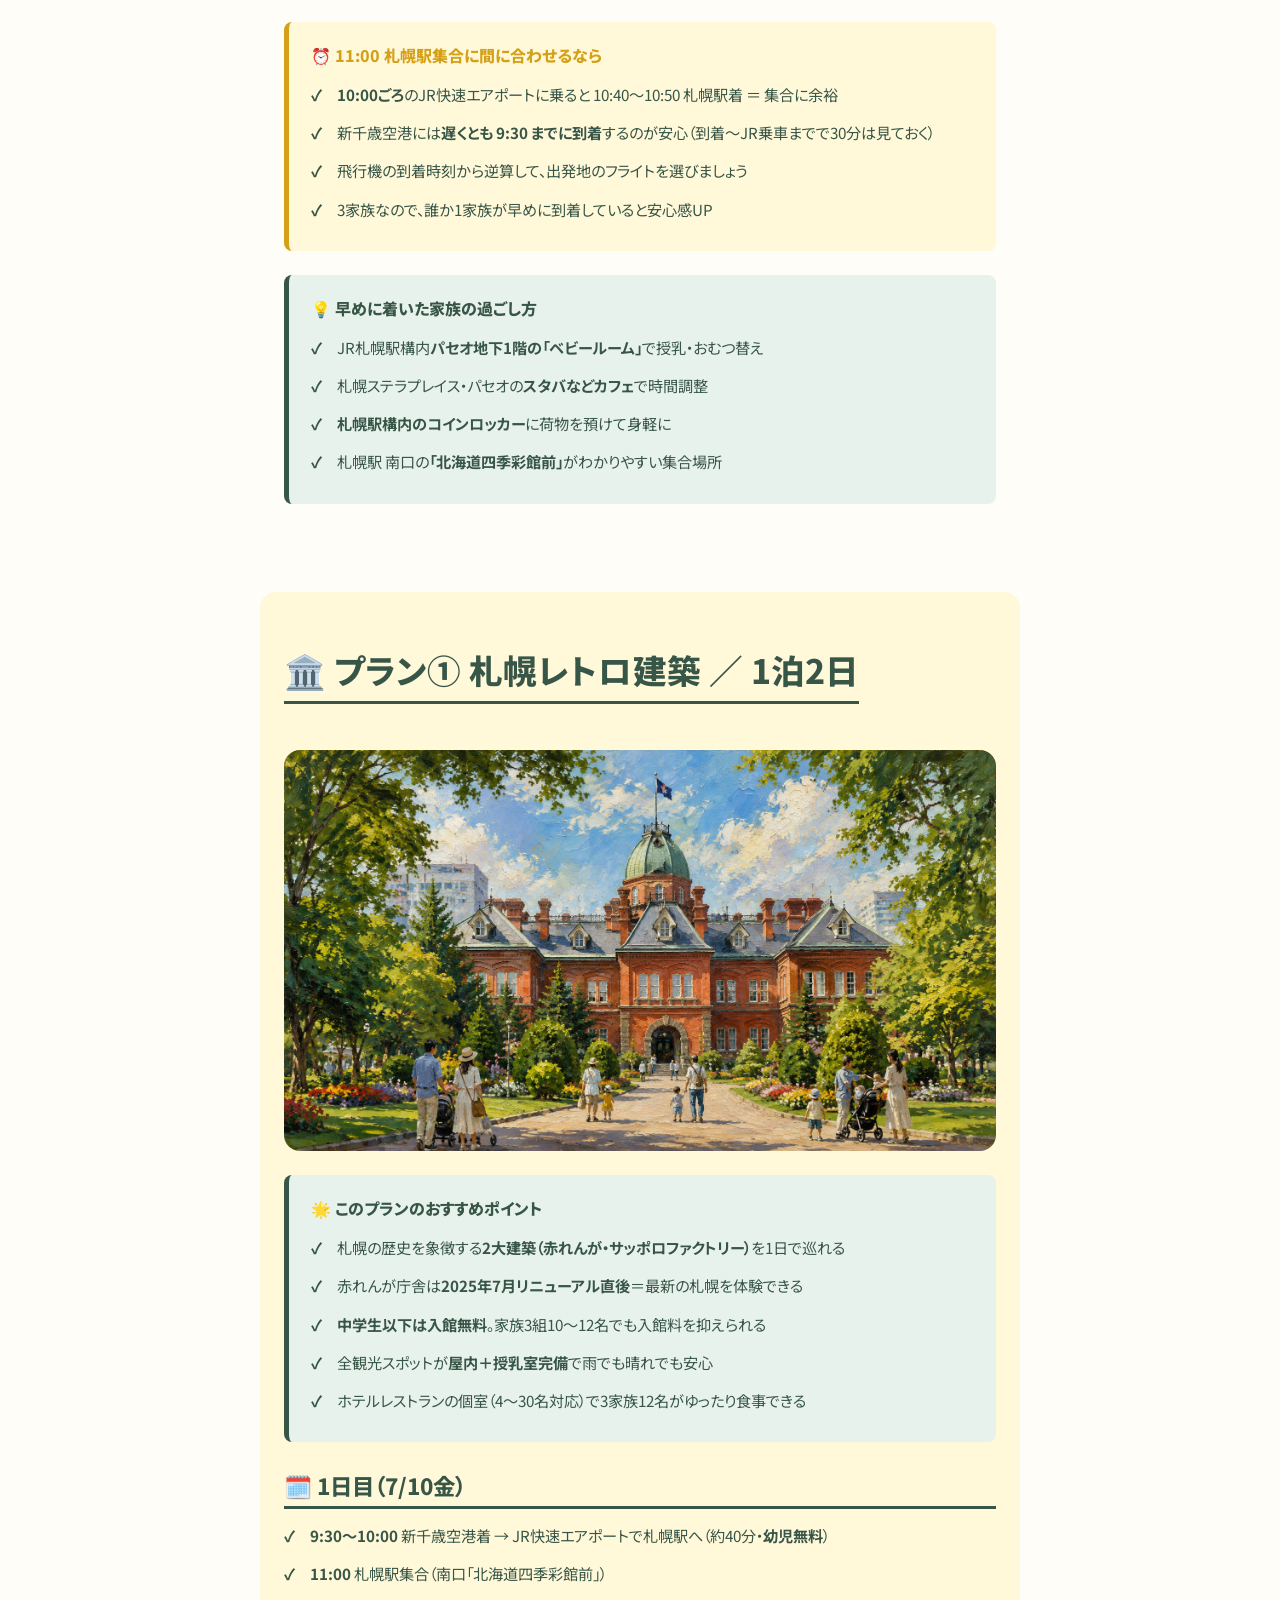
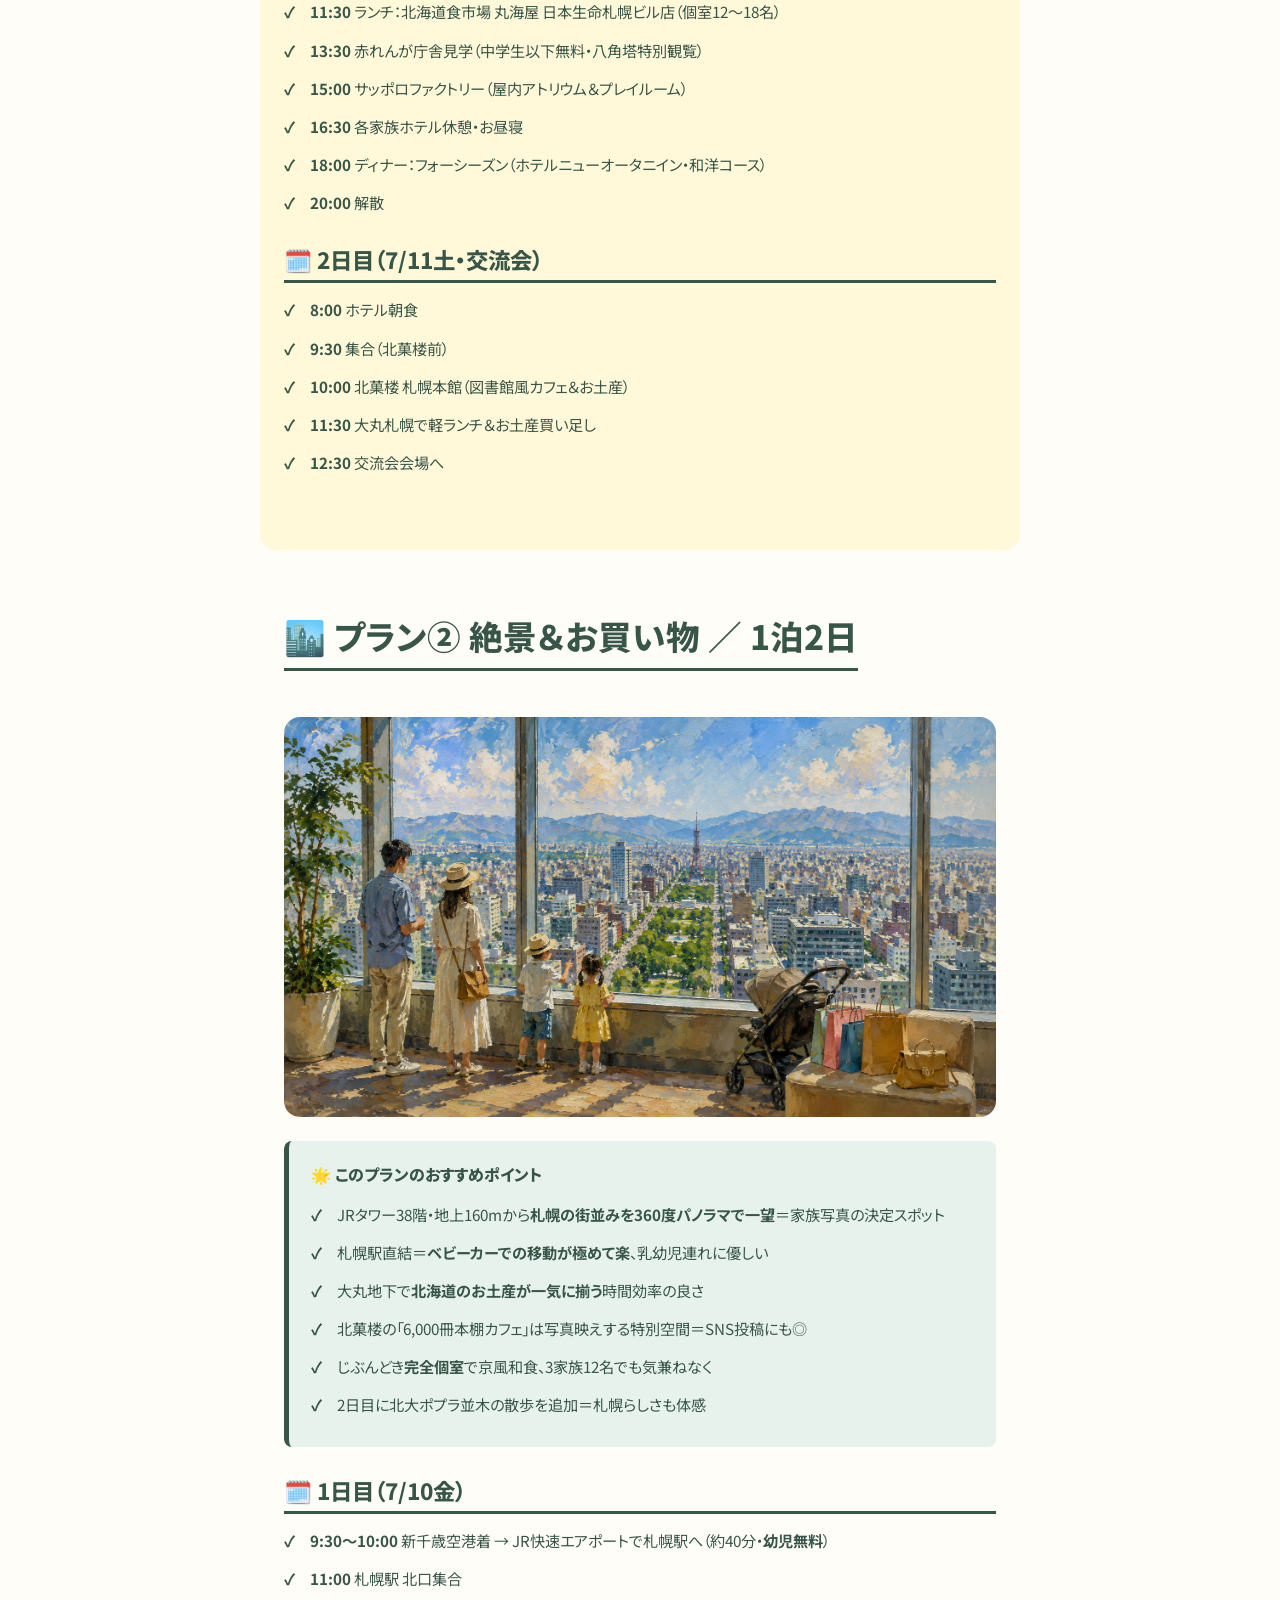
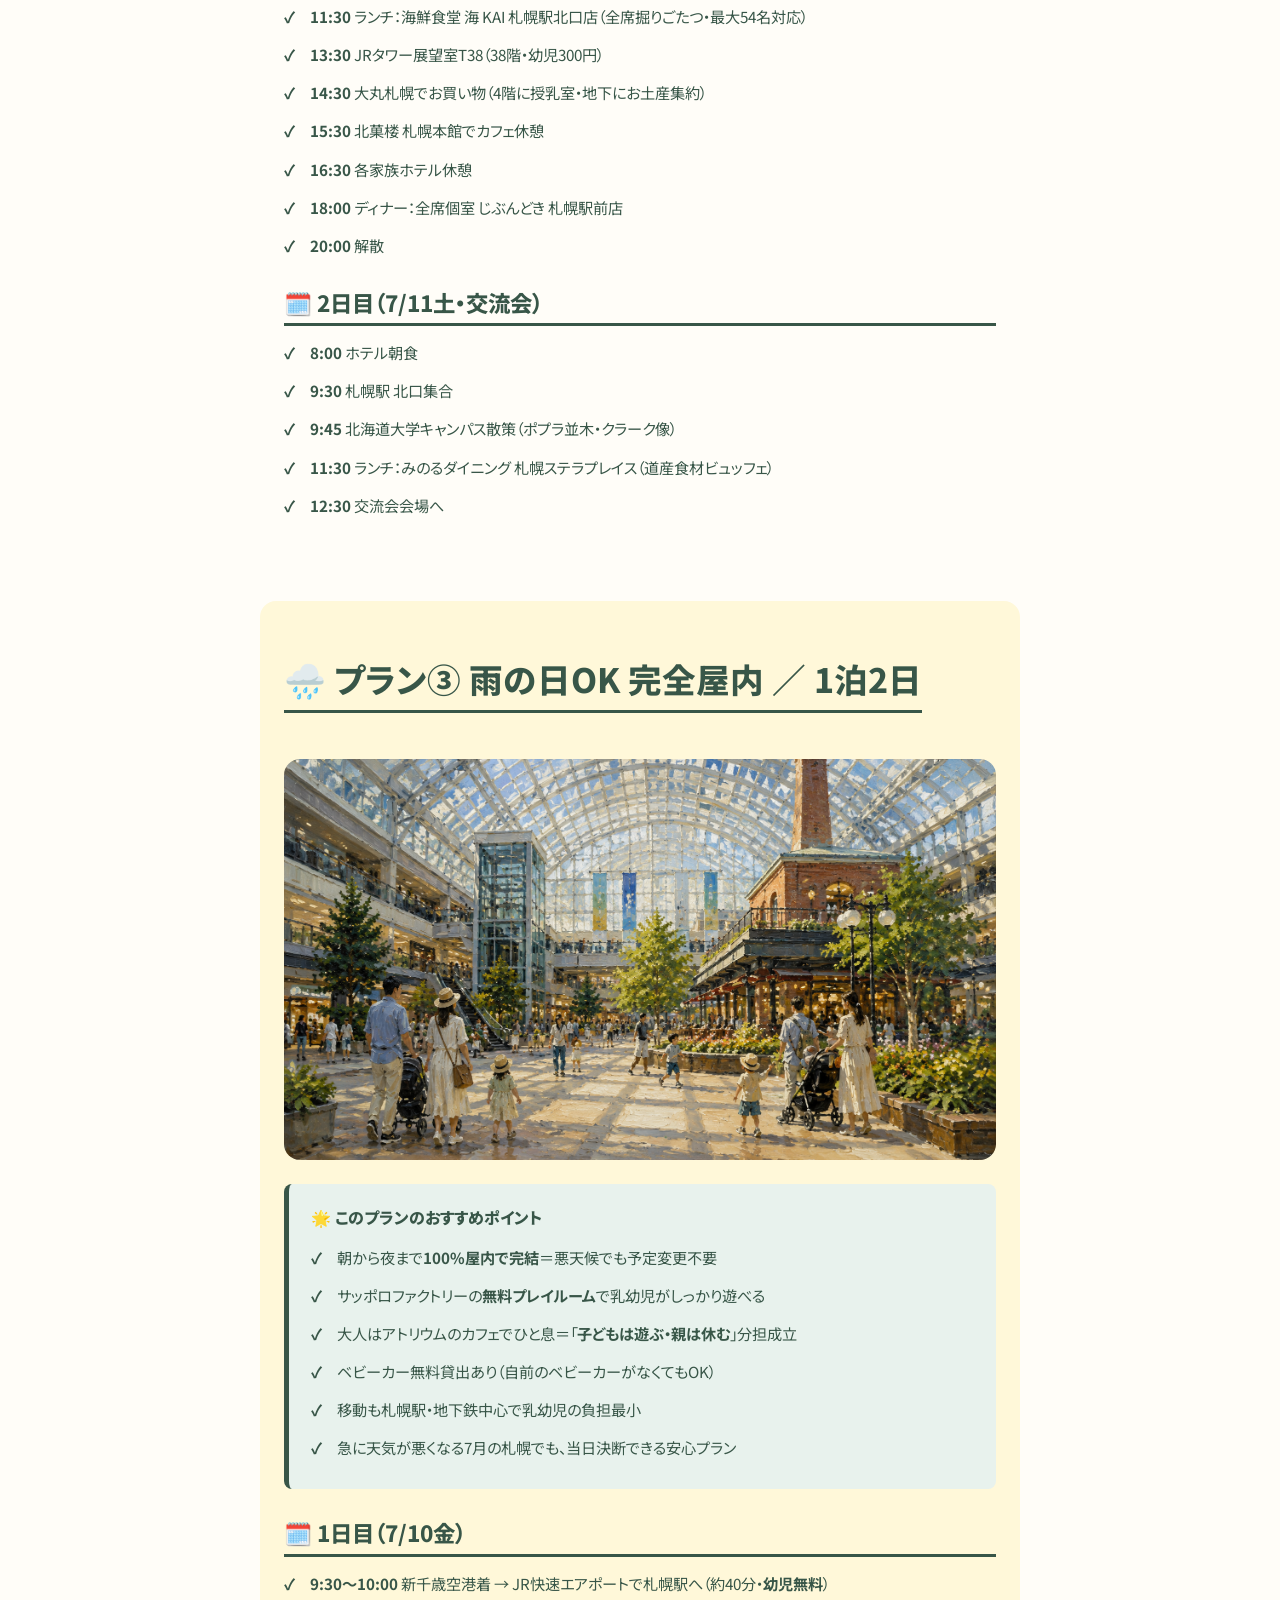
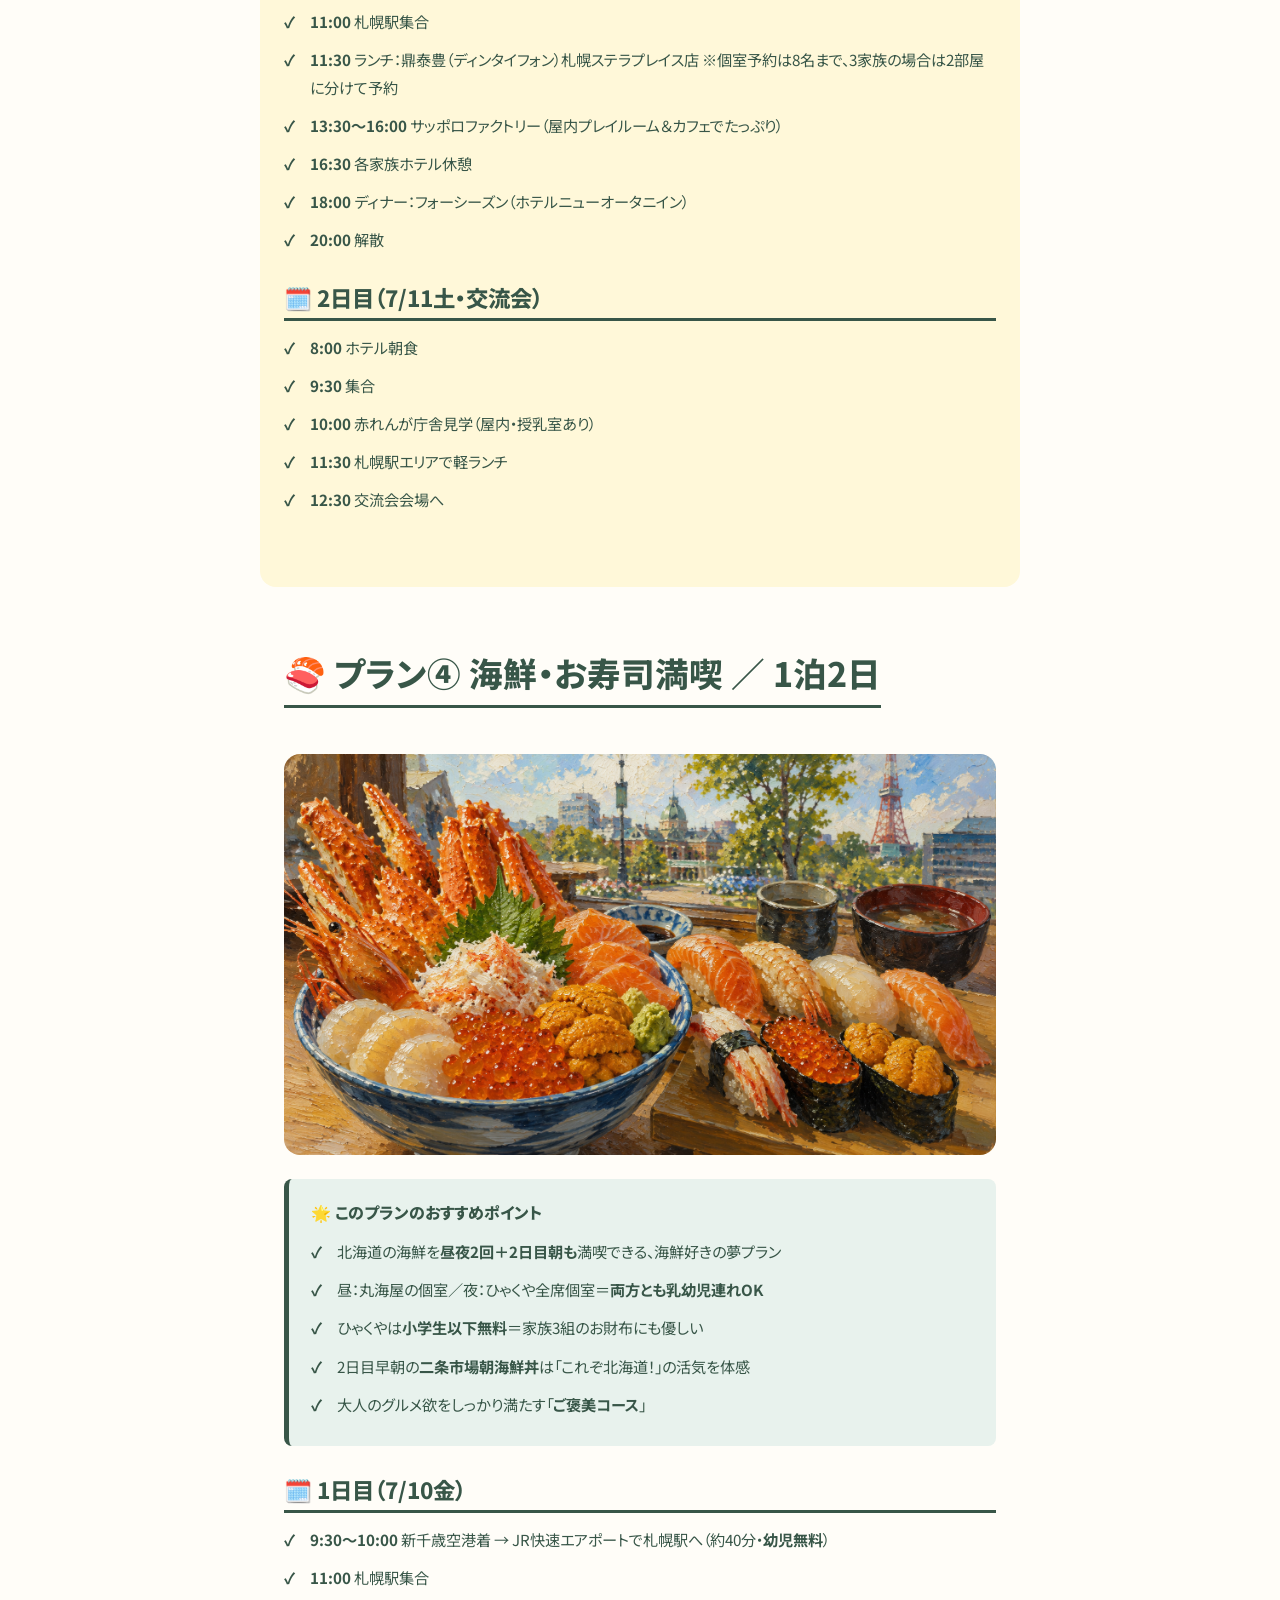
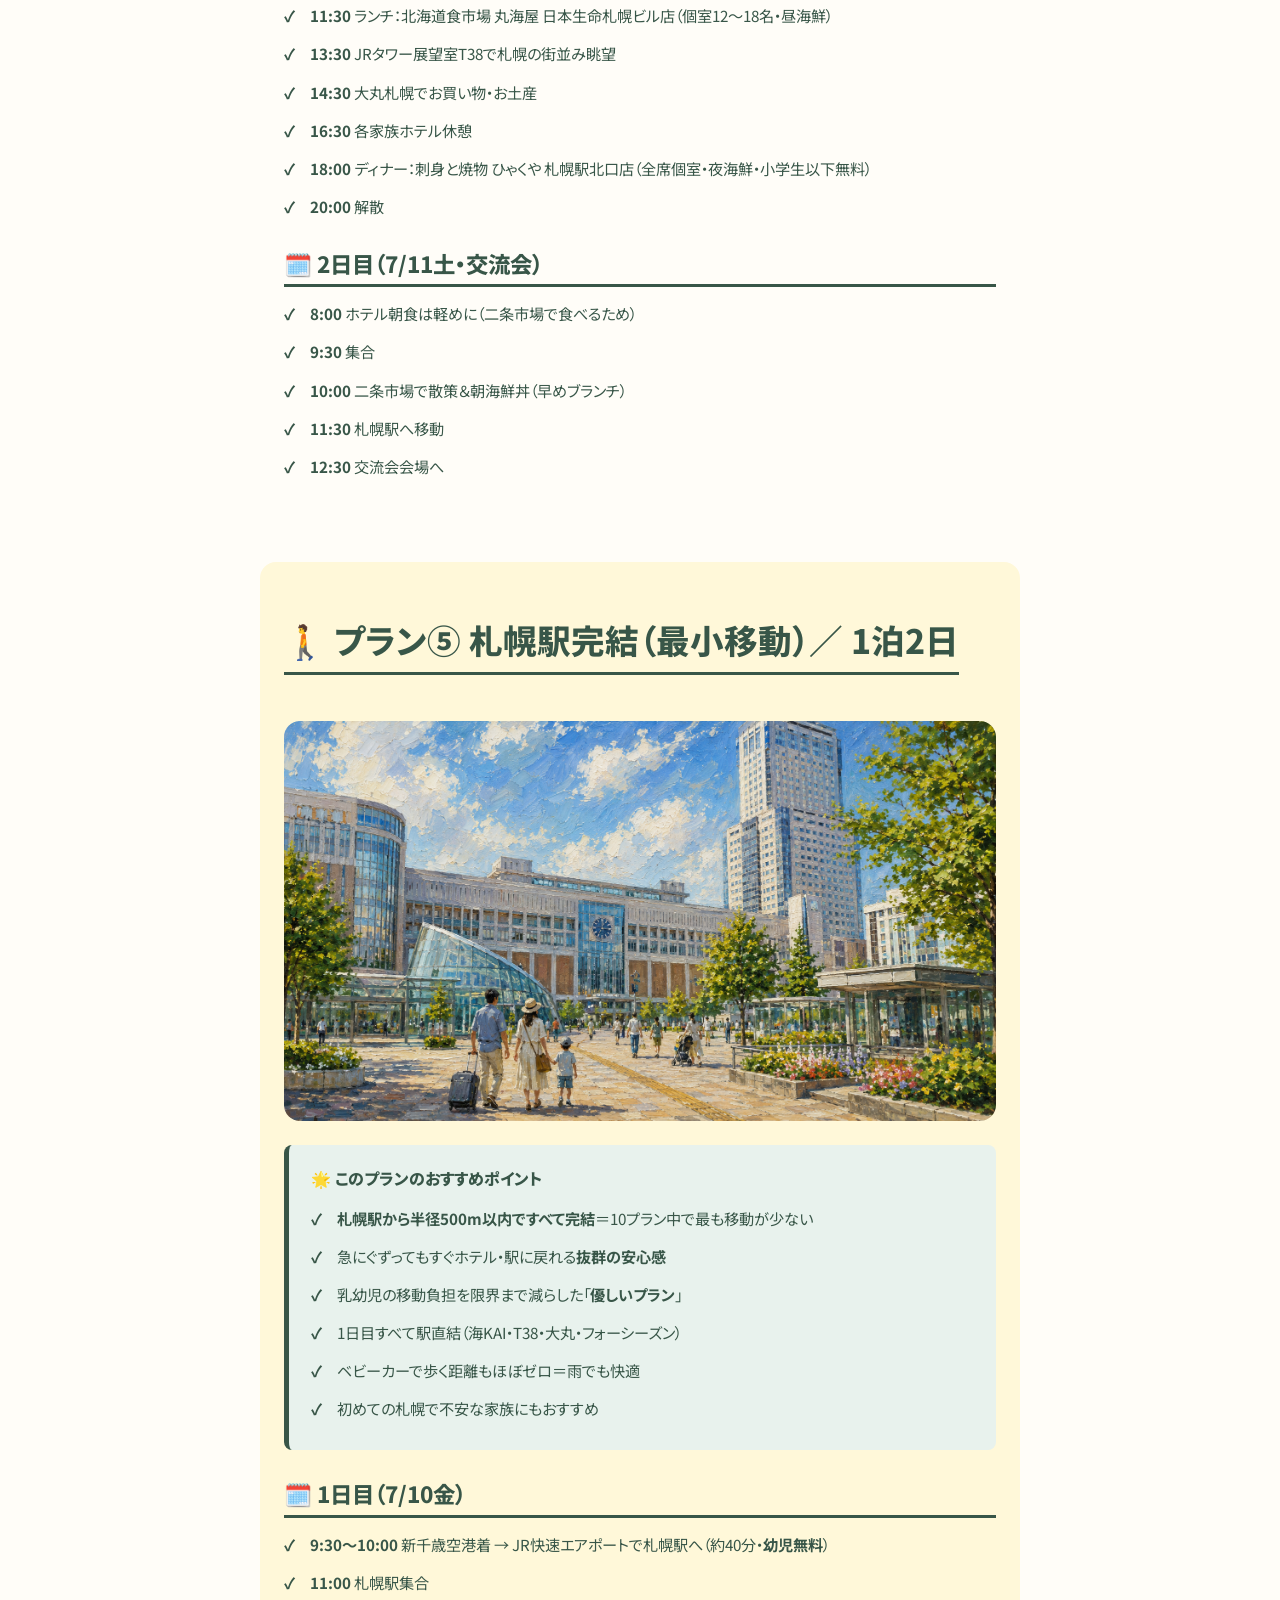
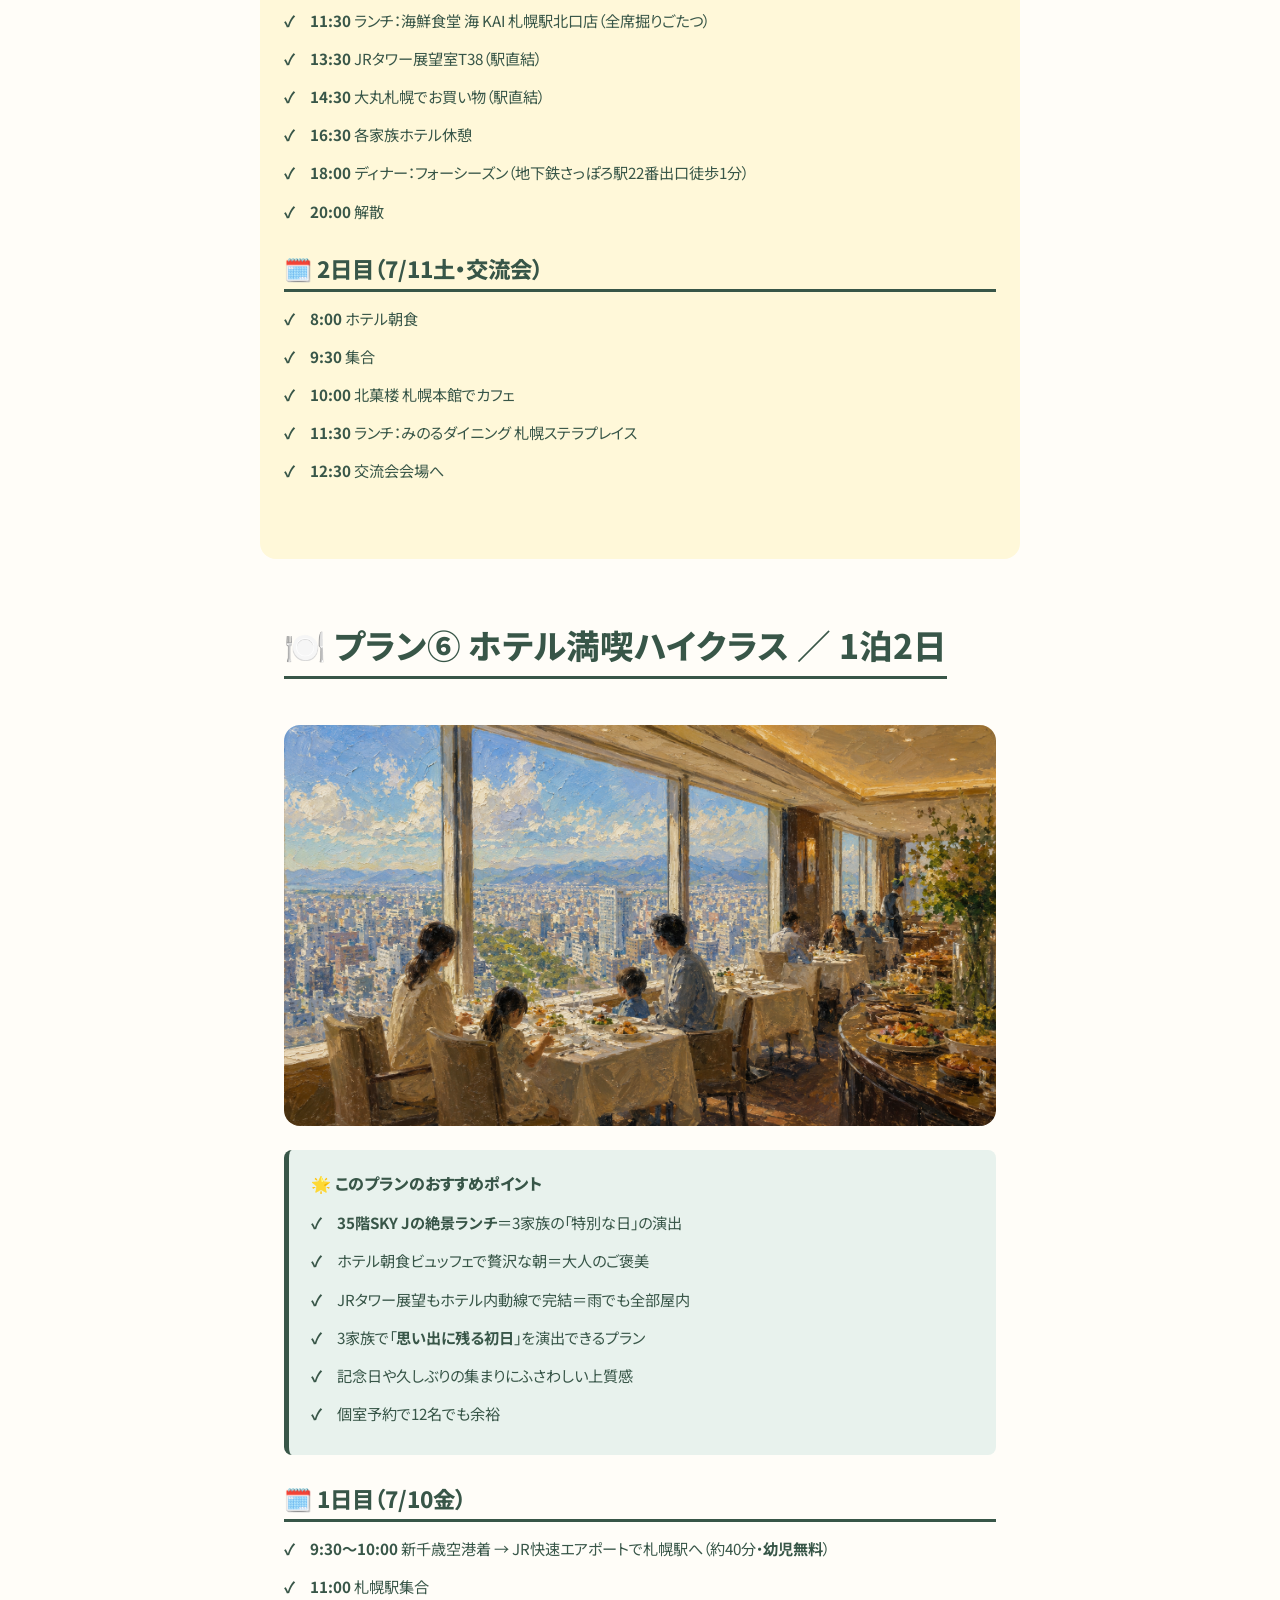
==== commit 8e014cea: "ヒーロークイックナビに「🚄 アクセス」ボタンを先頭追加 道外から来られる方が一目で空港案内に飛べるよう、ヒーロー画面下のナビ先頭に 配置。半透明白で他のプランボタンより少し強調表示。" ====
--- a/index.html
+++ b/index.html
@@ -34,6 +34,7 @@
           家族3組（10〜12名）で合同で巡れる、札幌中心部の1泊2日プランを<strong>10通り</strong>。
         </p>
         <nav class="hero__nav" aria-label="プランへ移動">
+          <a href="#access" style="background:rgba(255,255,255,0.32); border-color:rgba(255,255,255,0.75);">🚄 アクセス</a>
           <a href="#plan1">① レトロ建築</a>
           <a href="#plan2">② 絶景お買い物</a>
           <a href="#plan3">③ 雨の日OK</a>
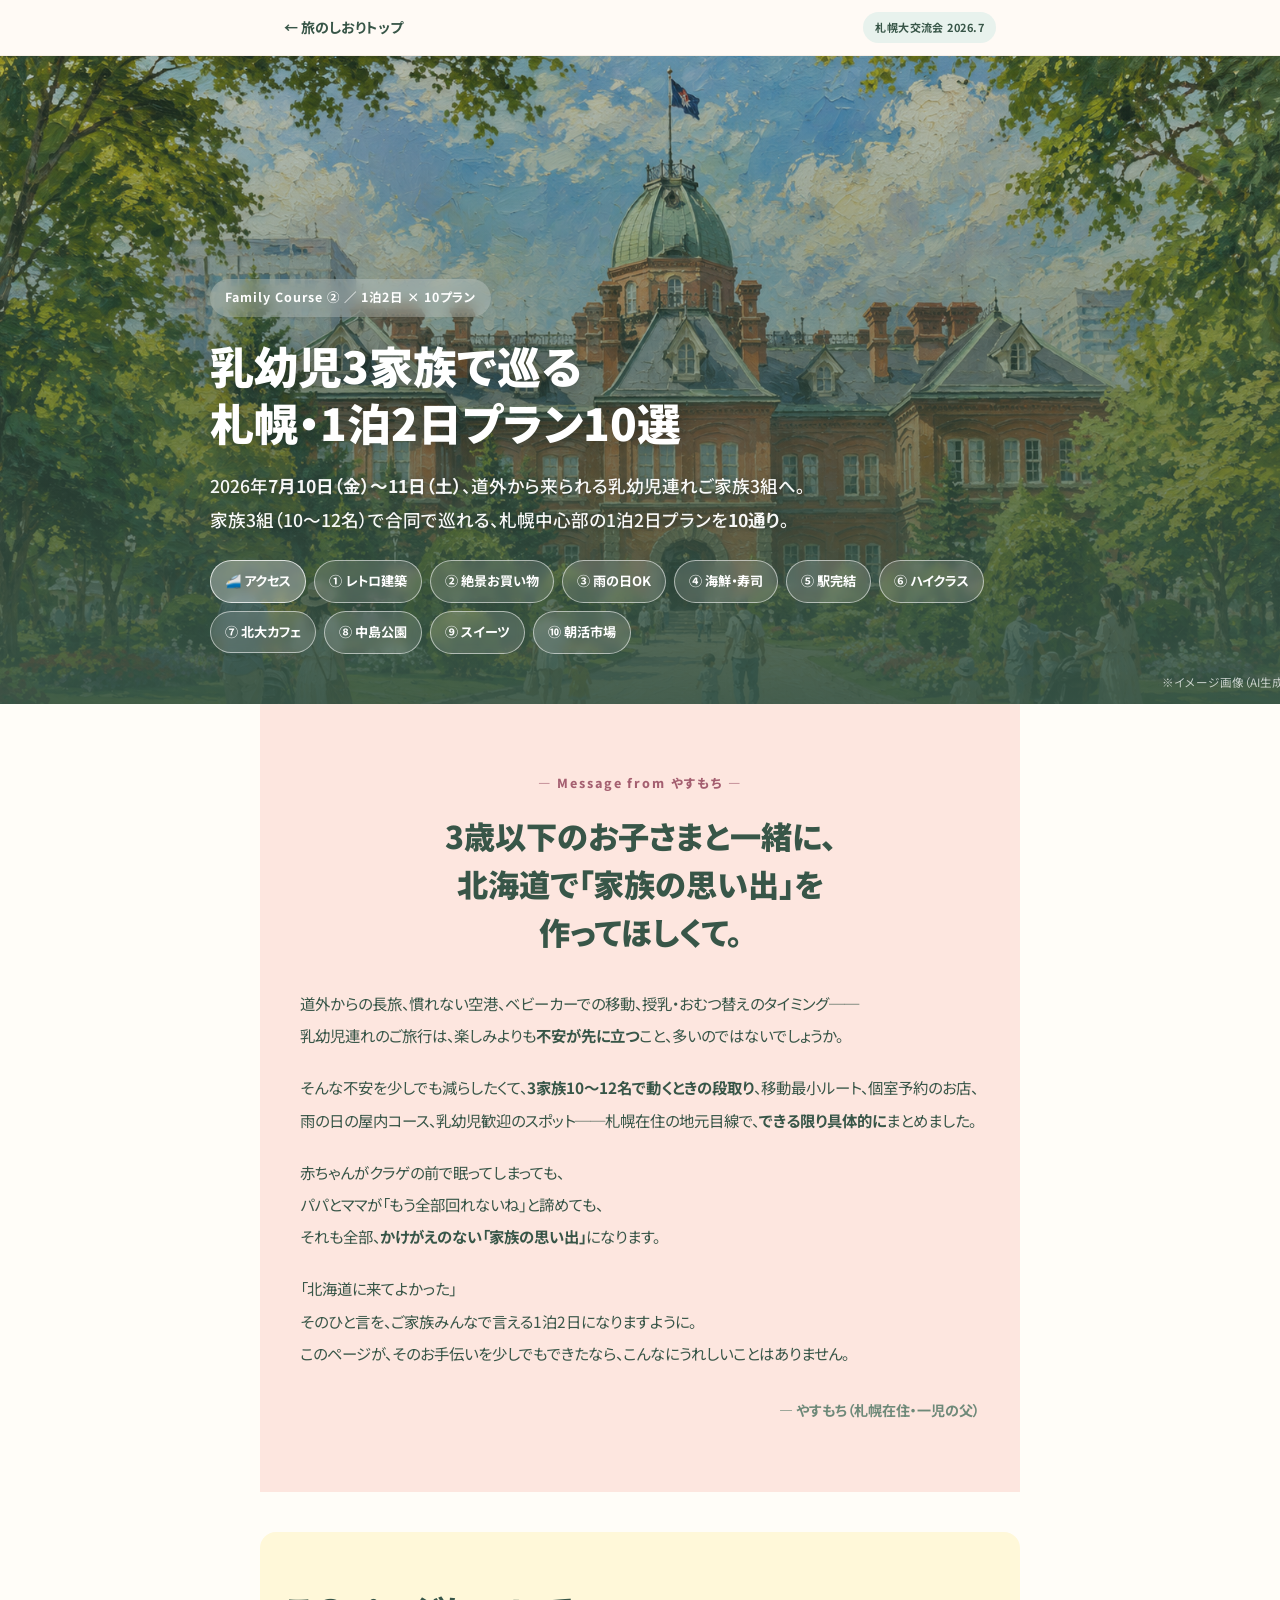
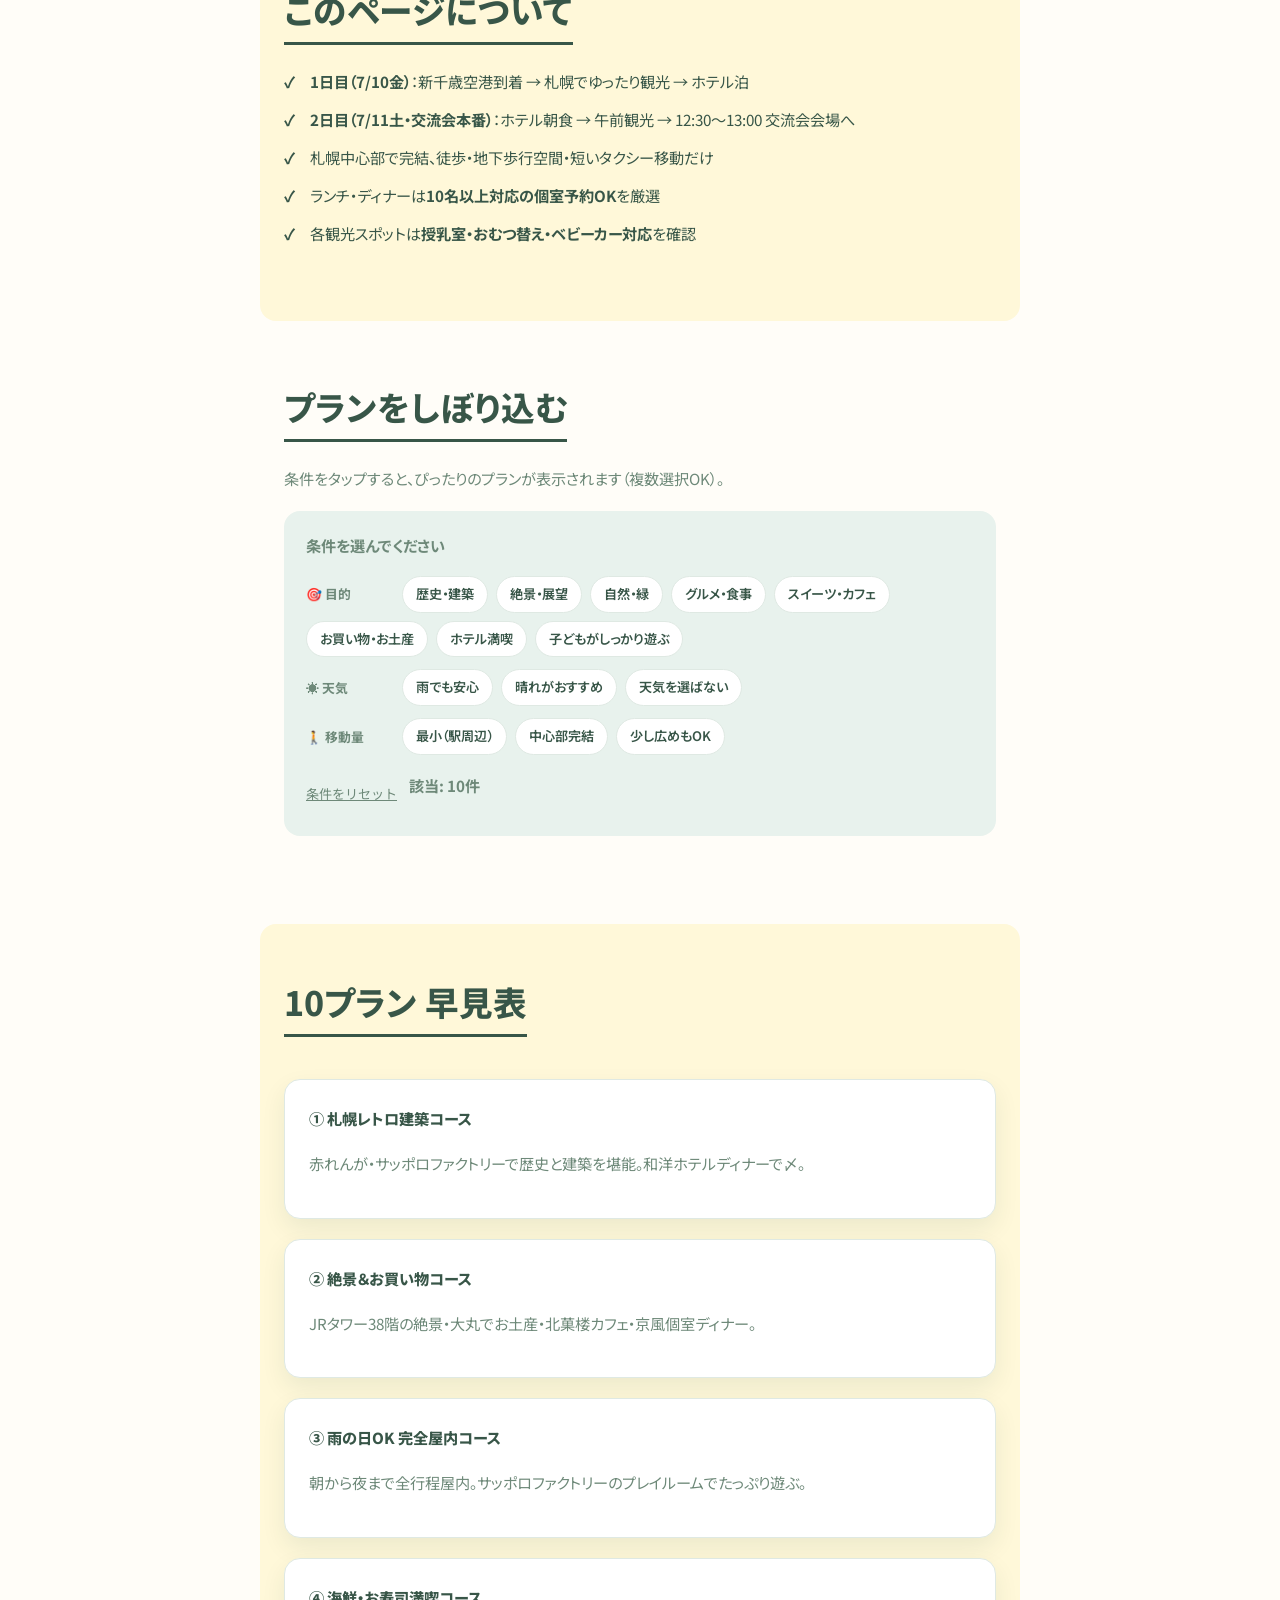
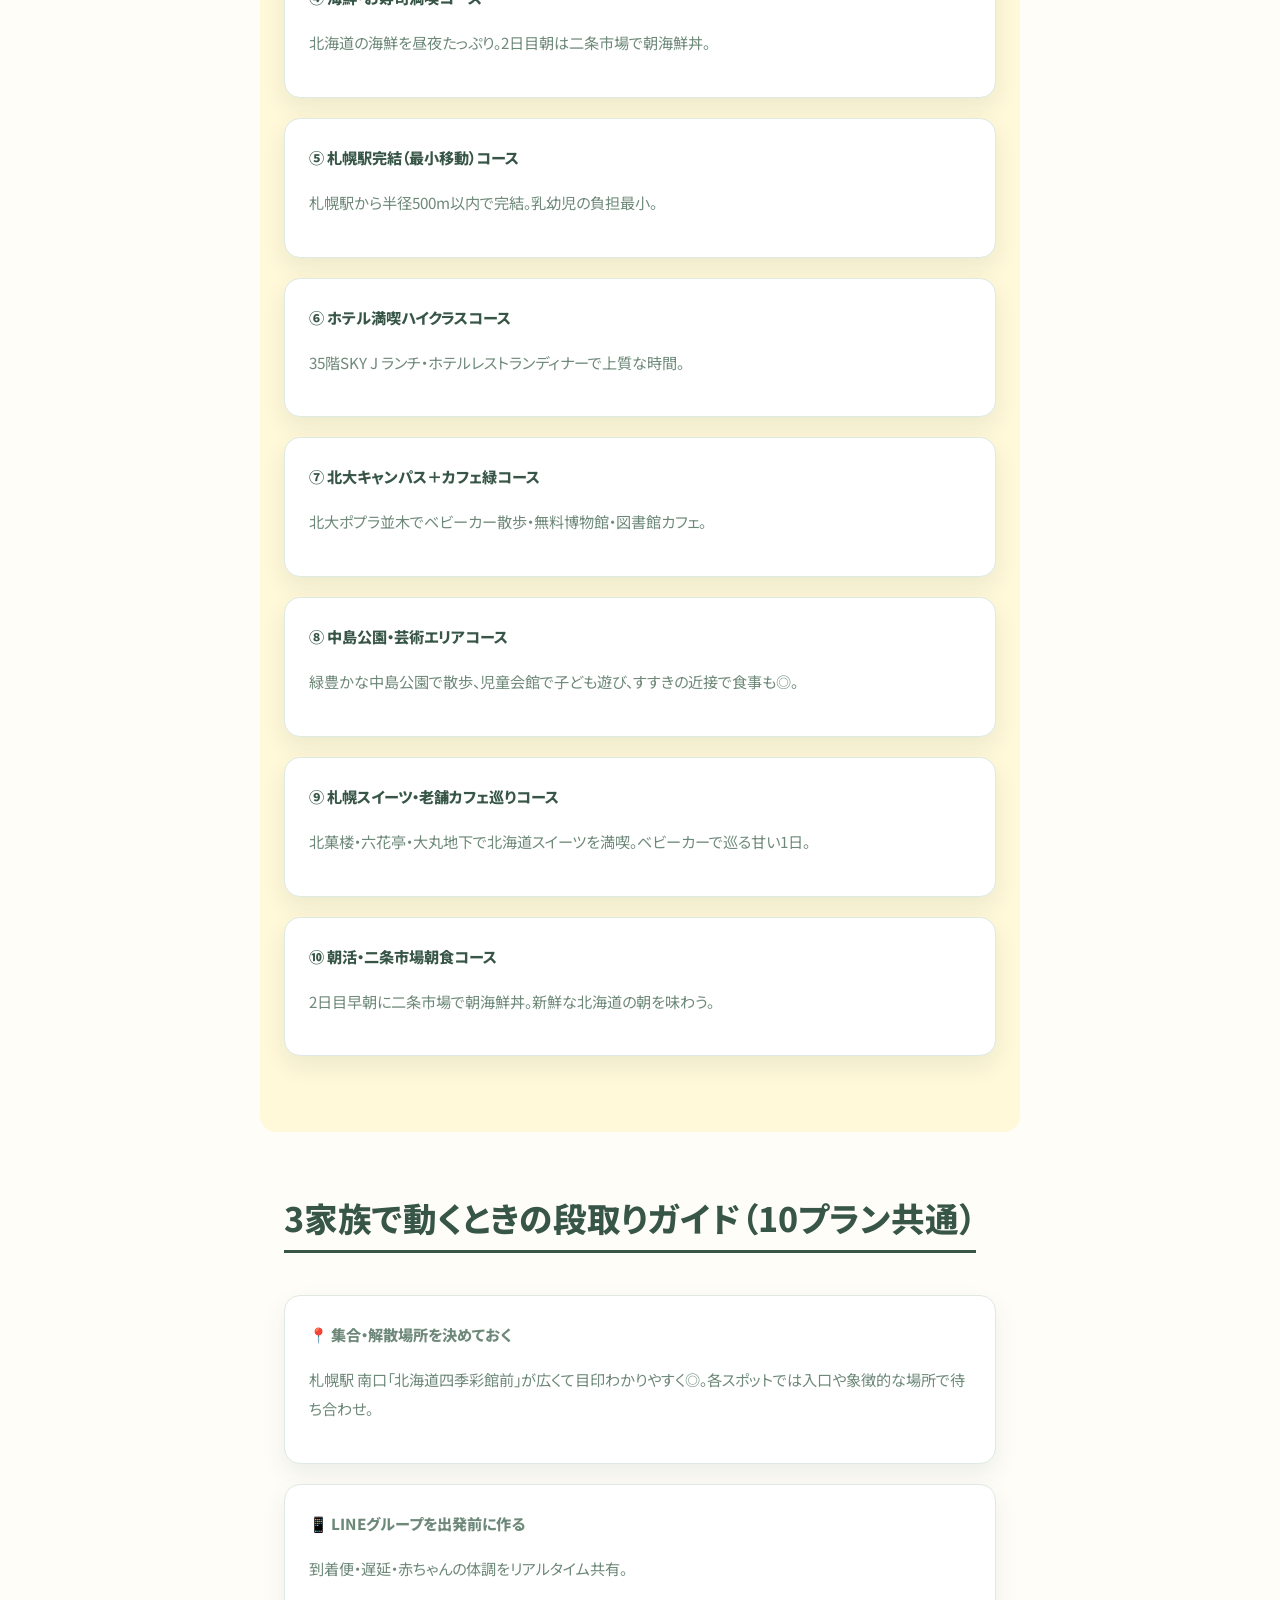
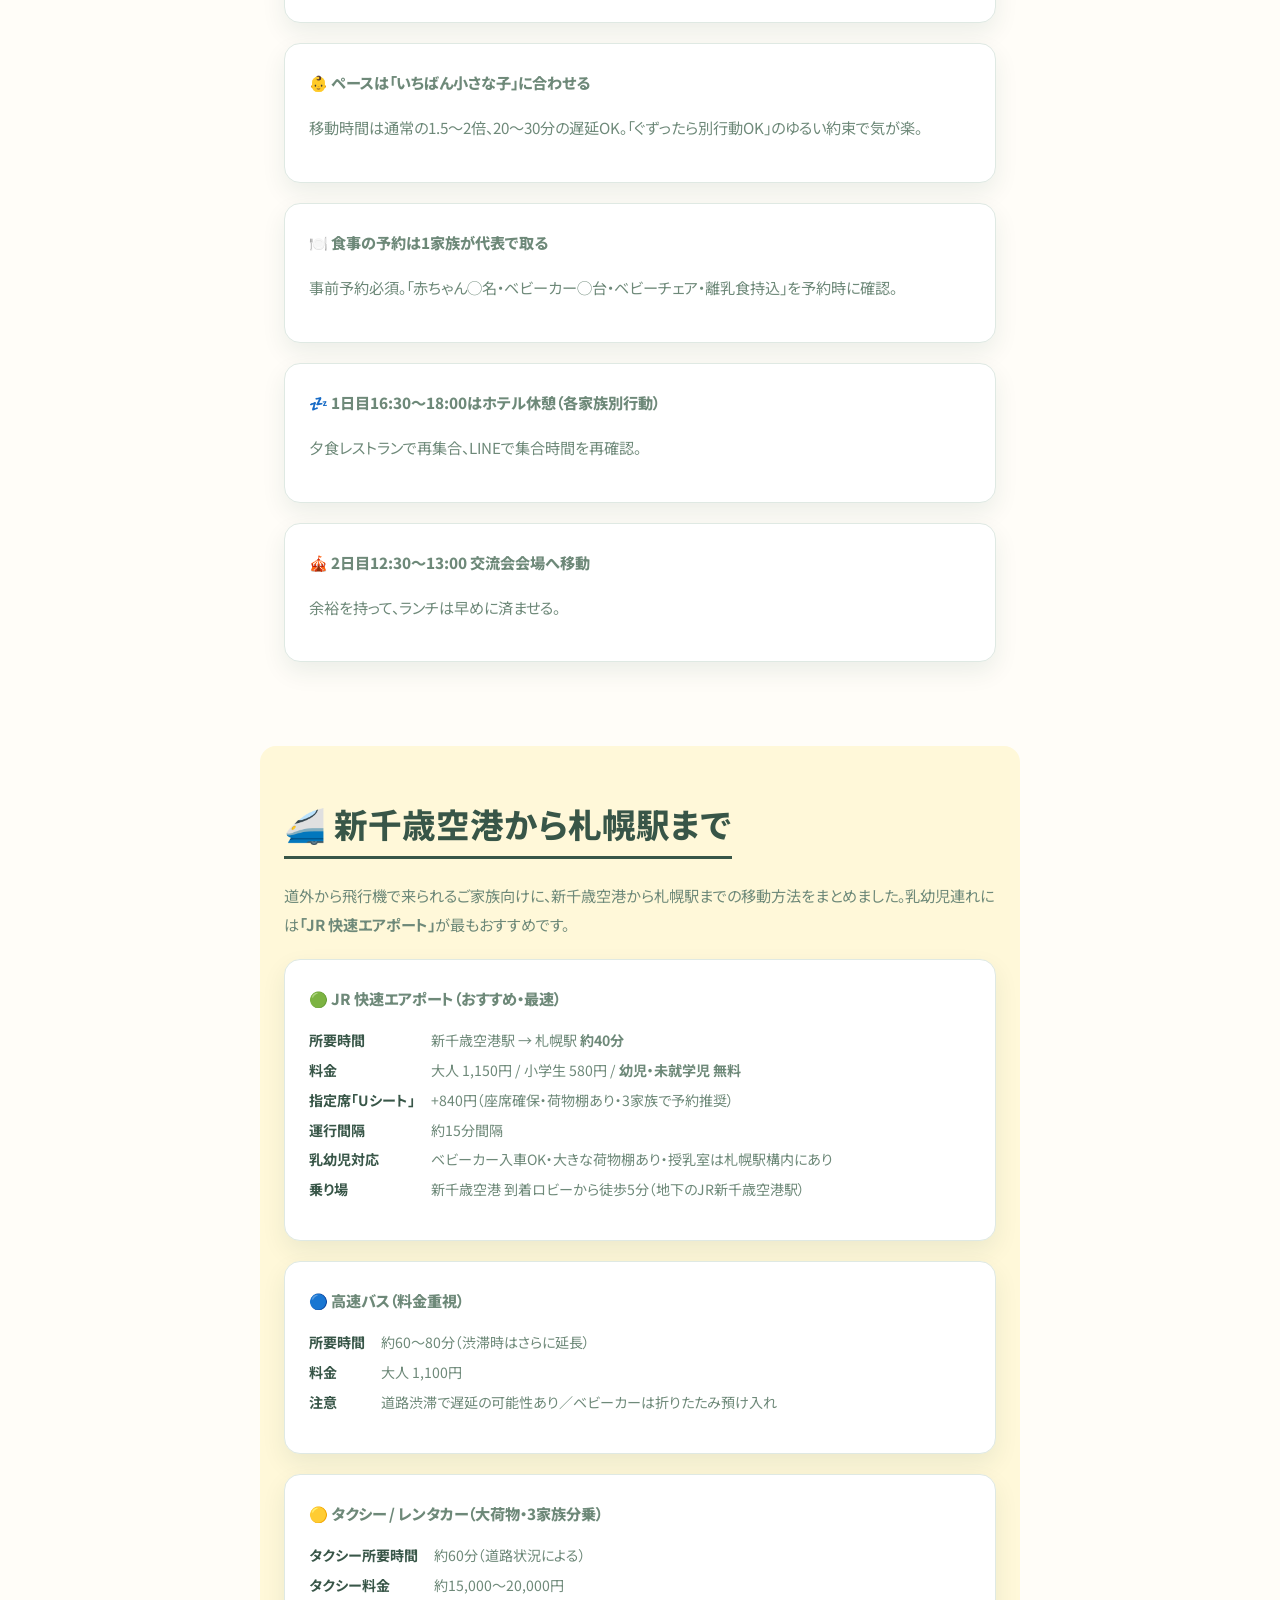
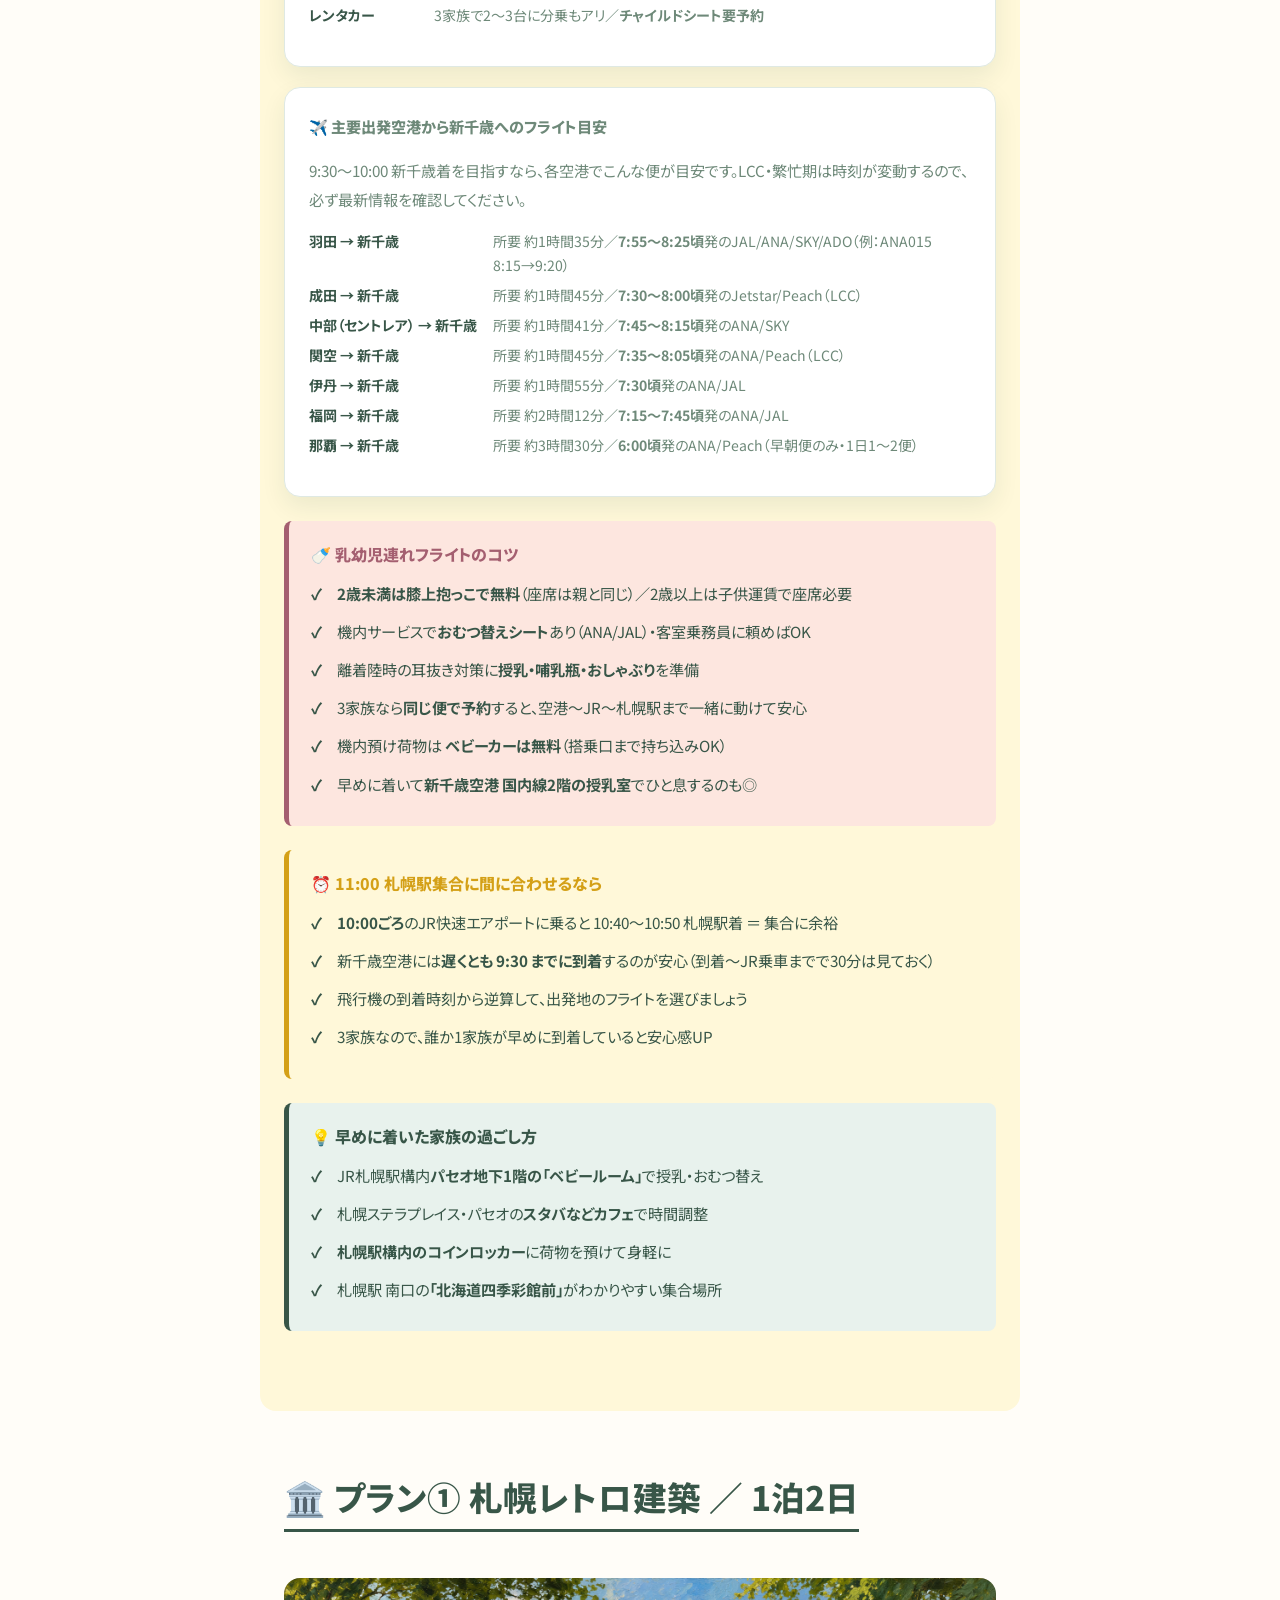
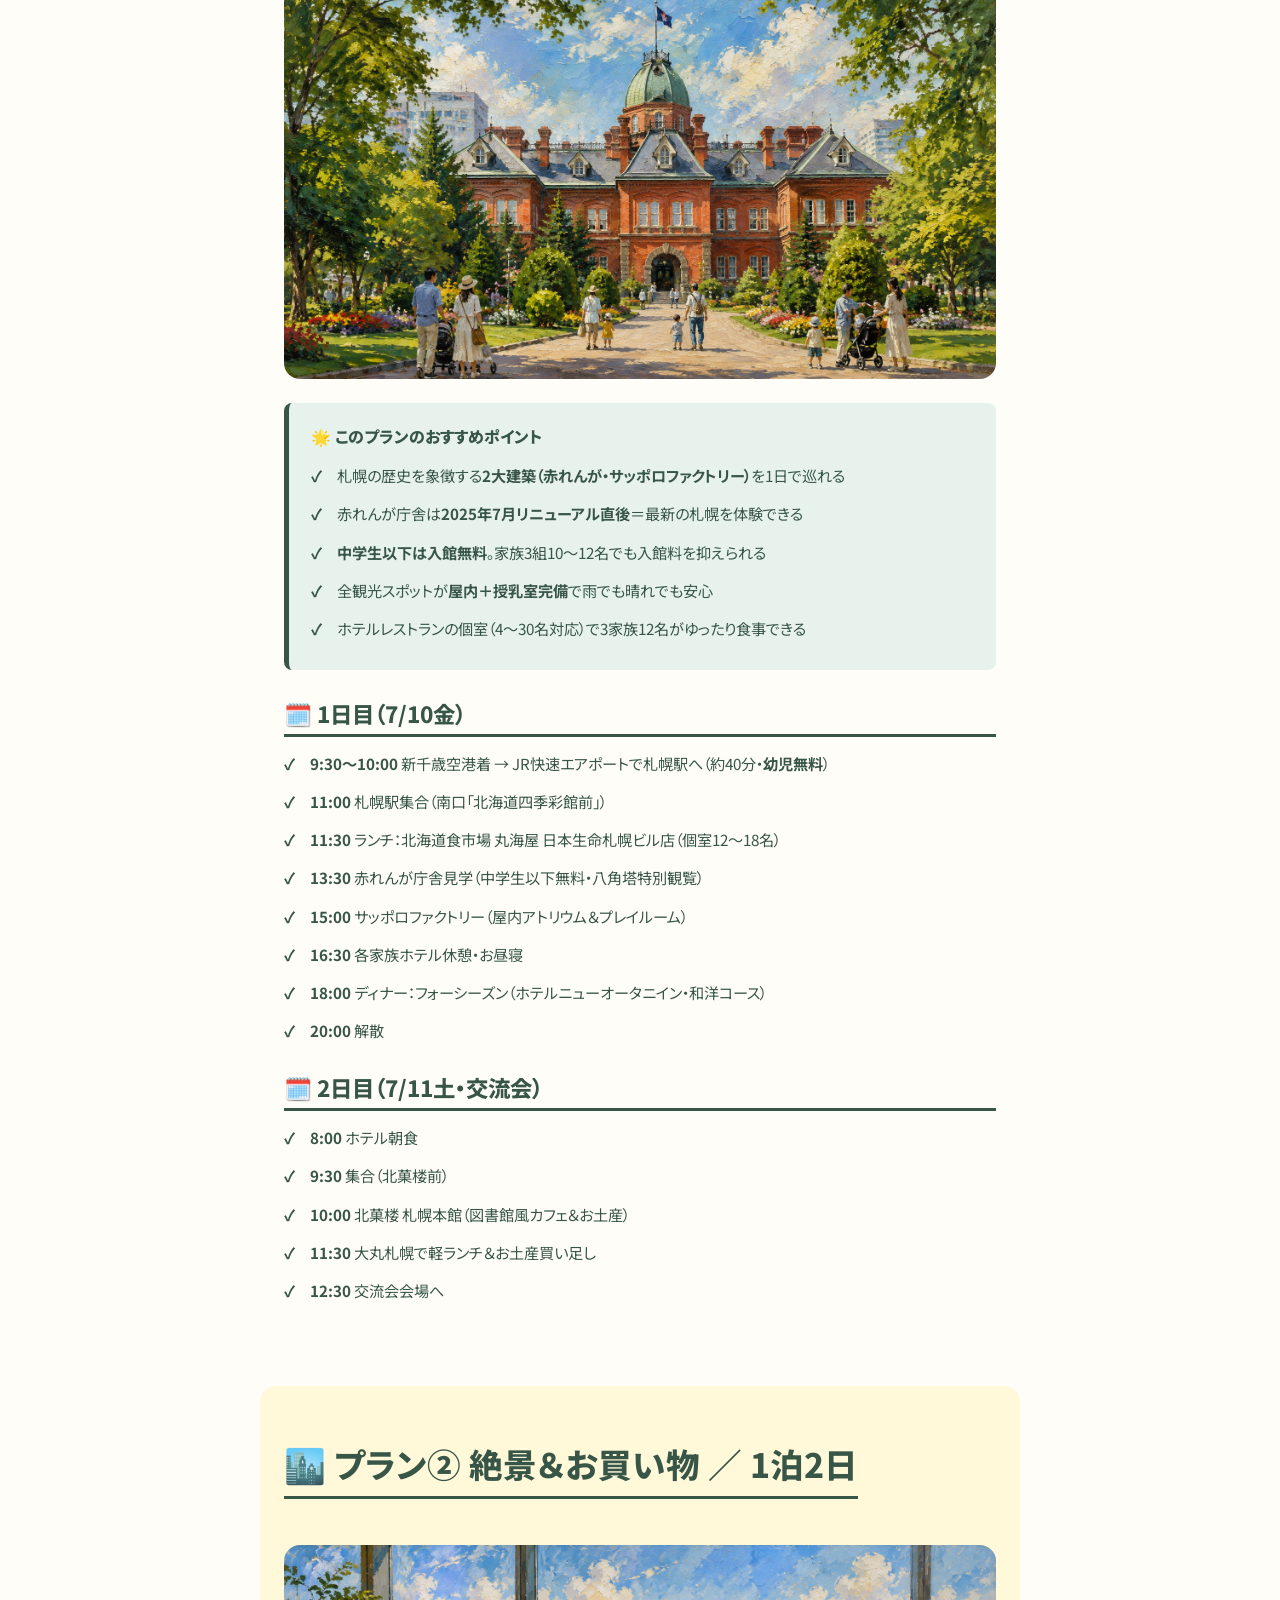
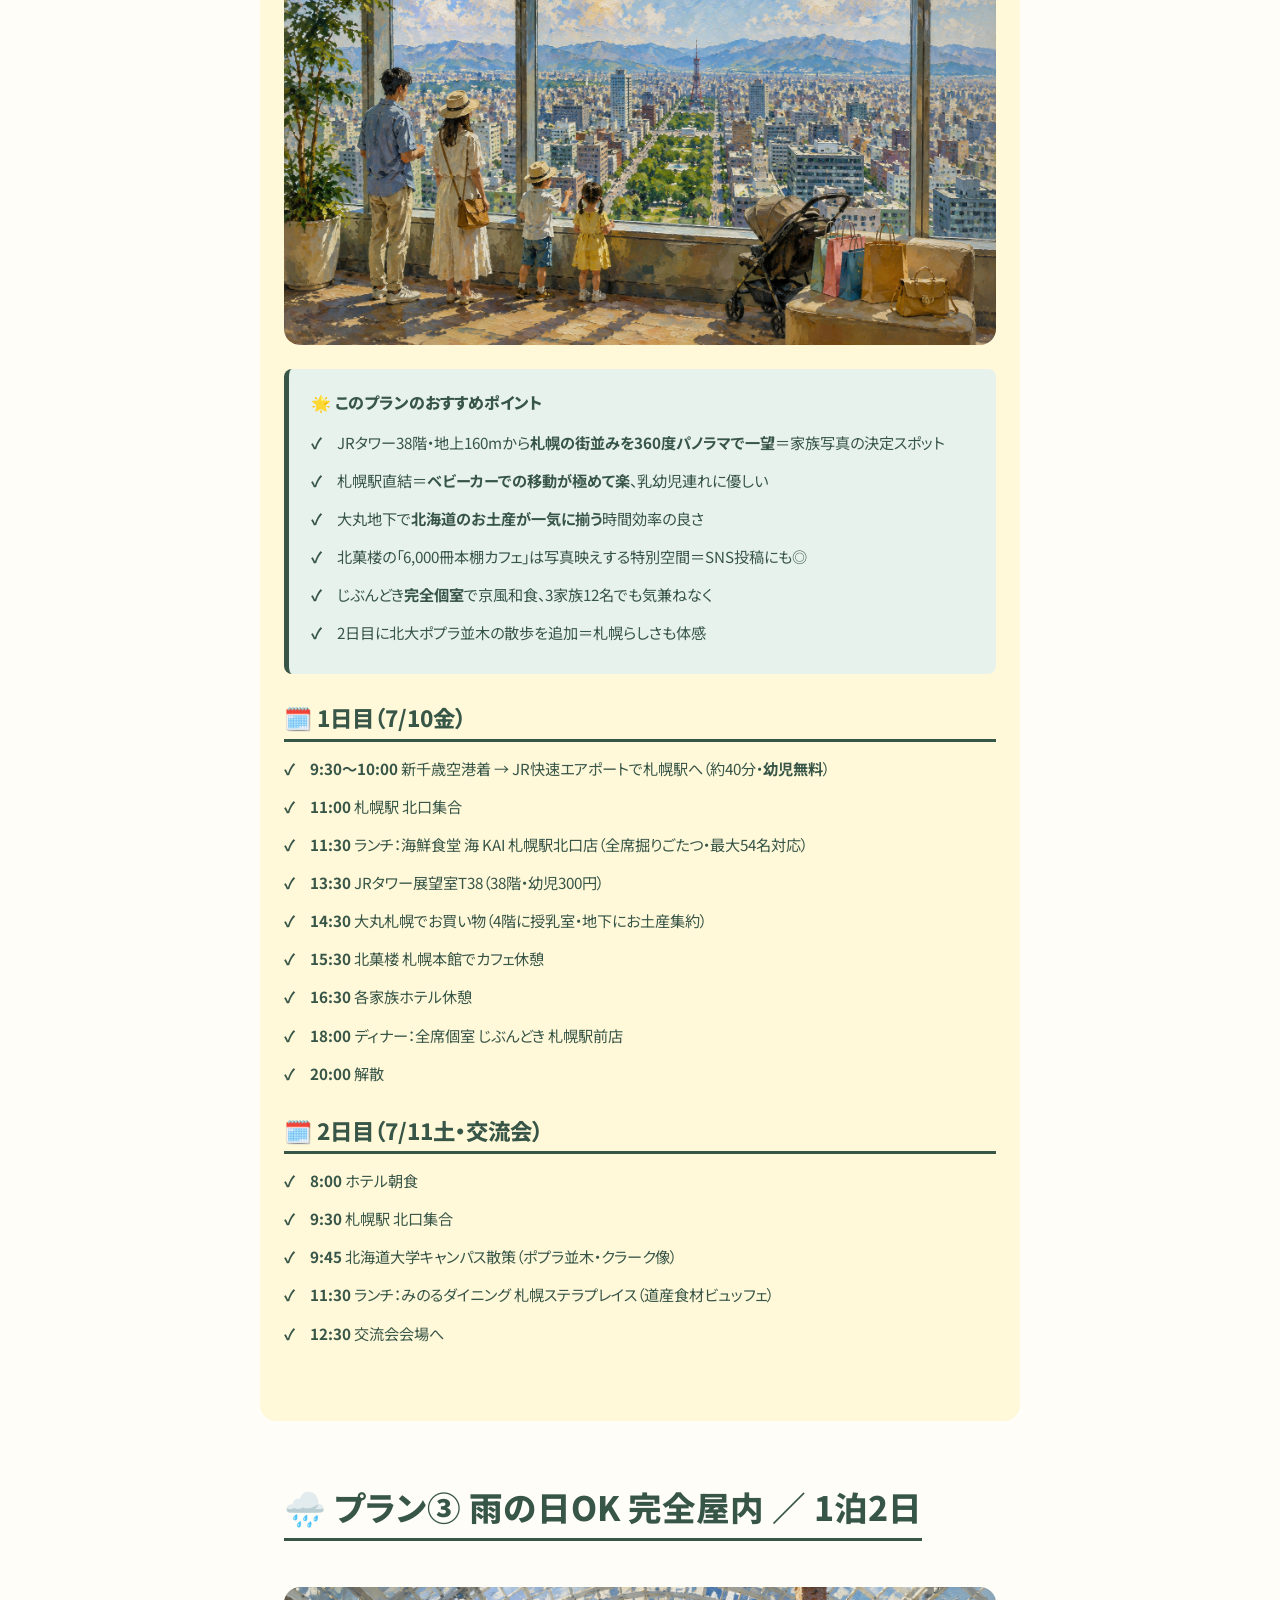
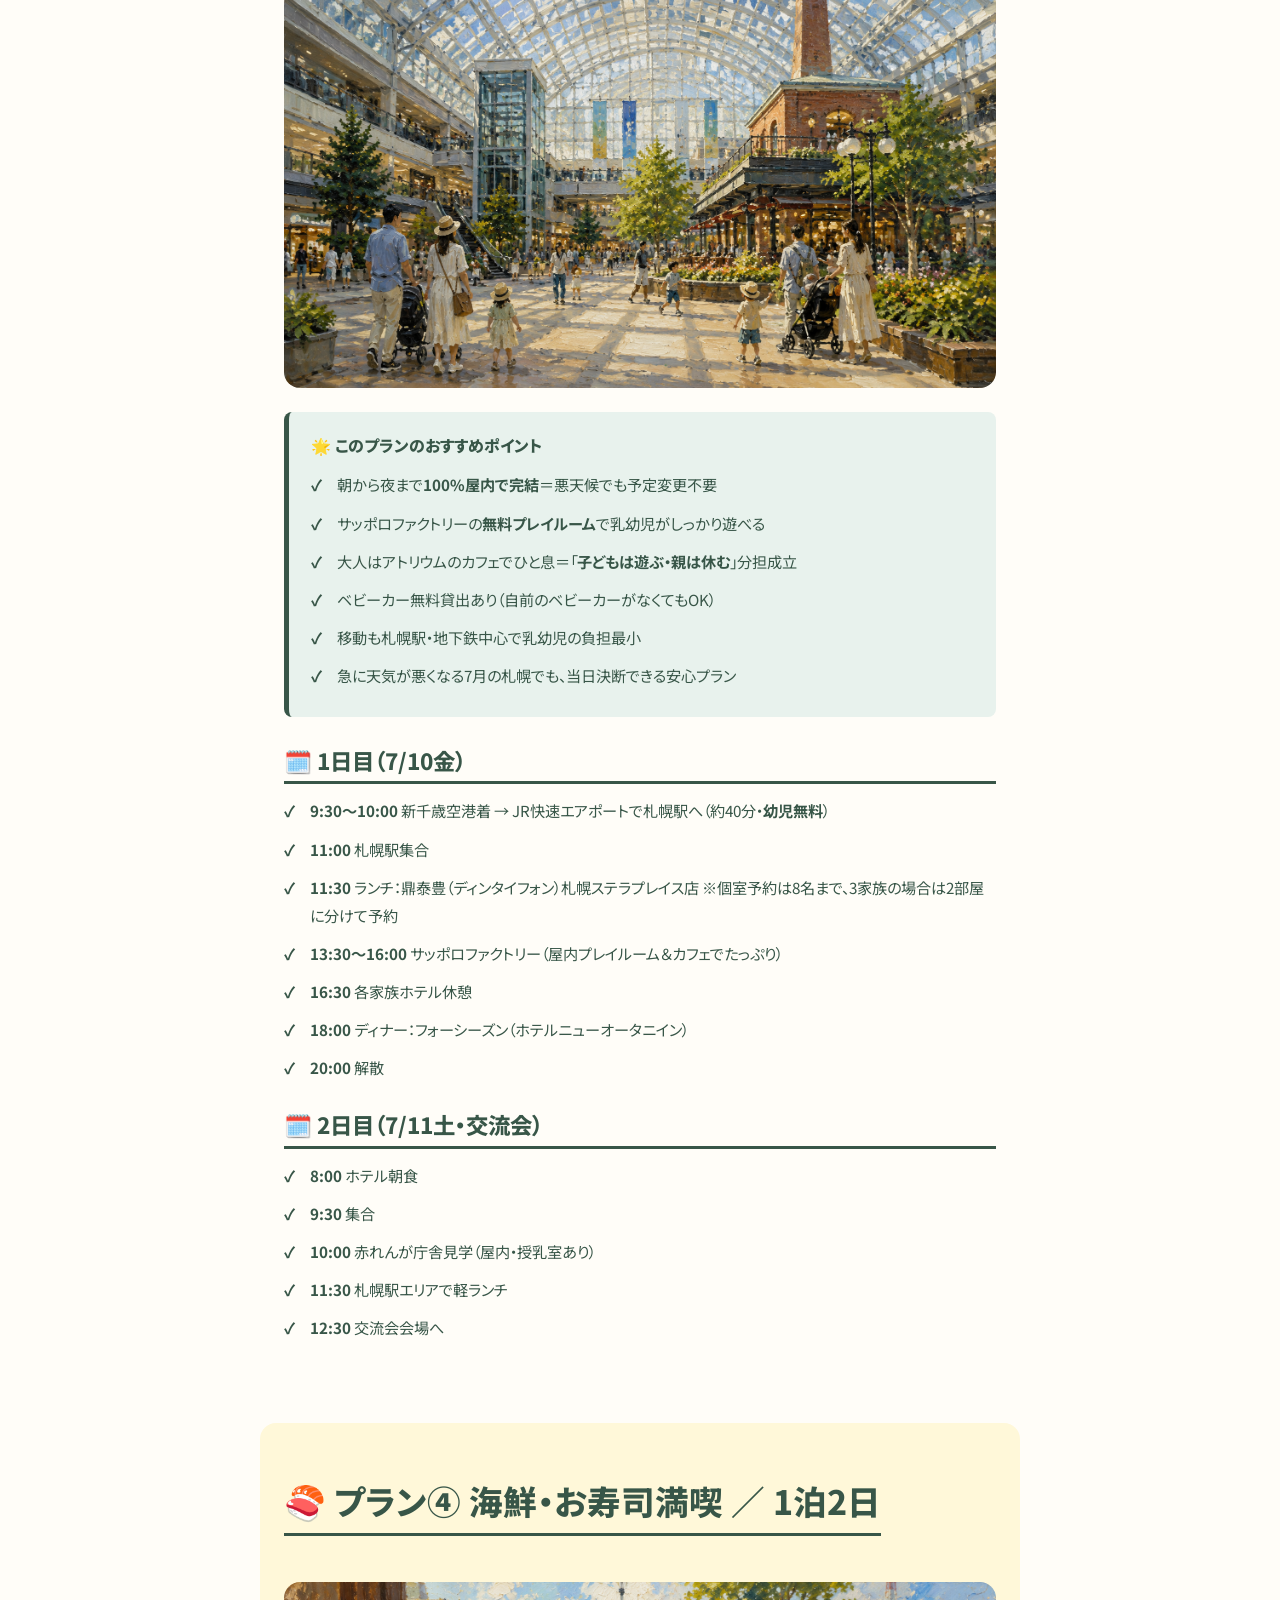
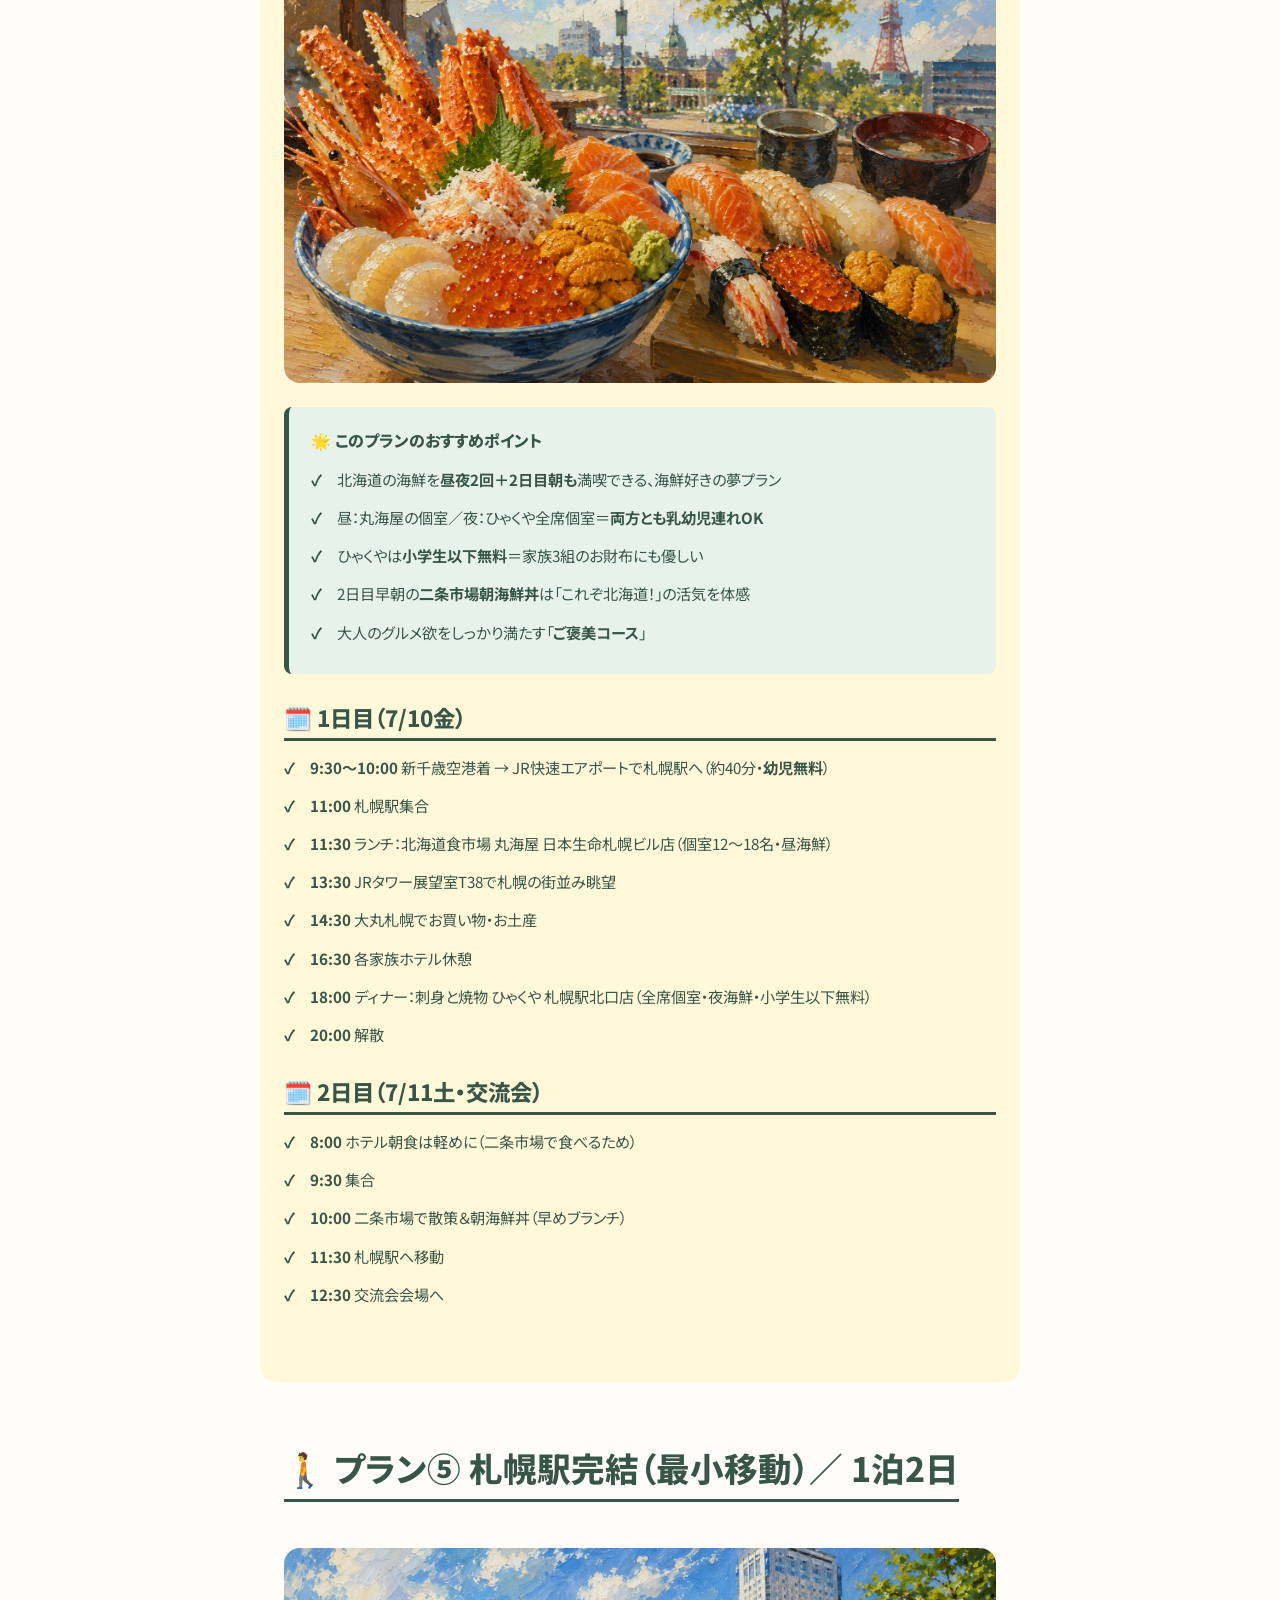
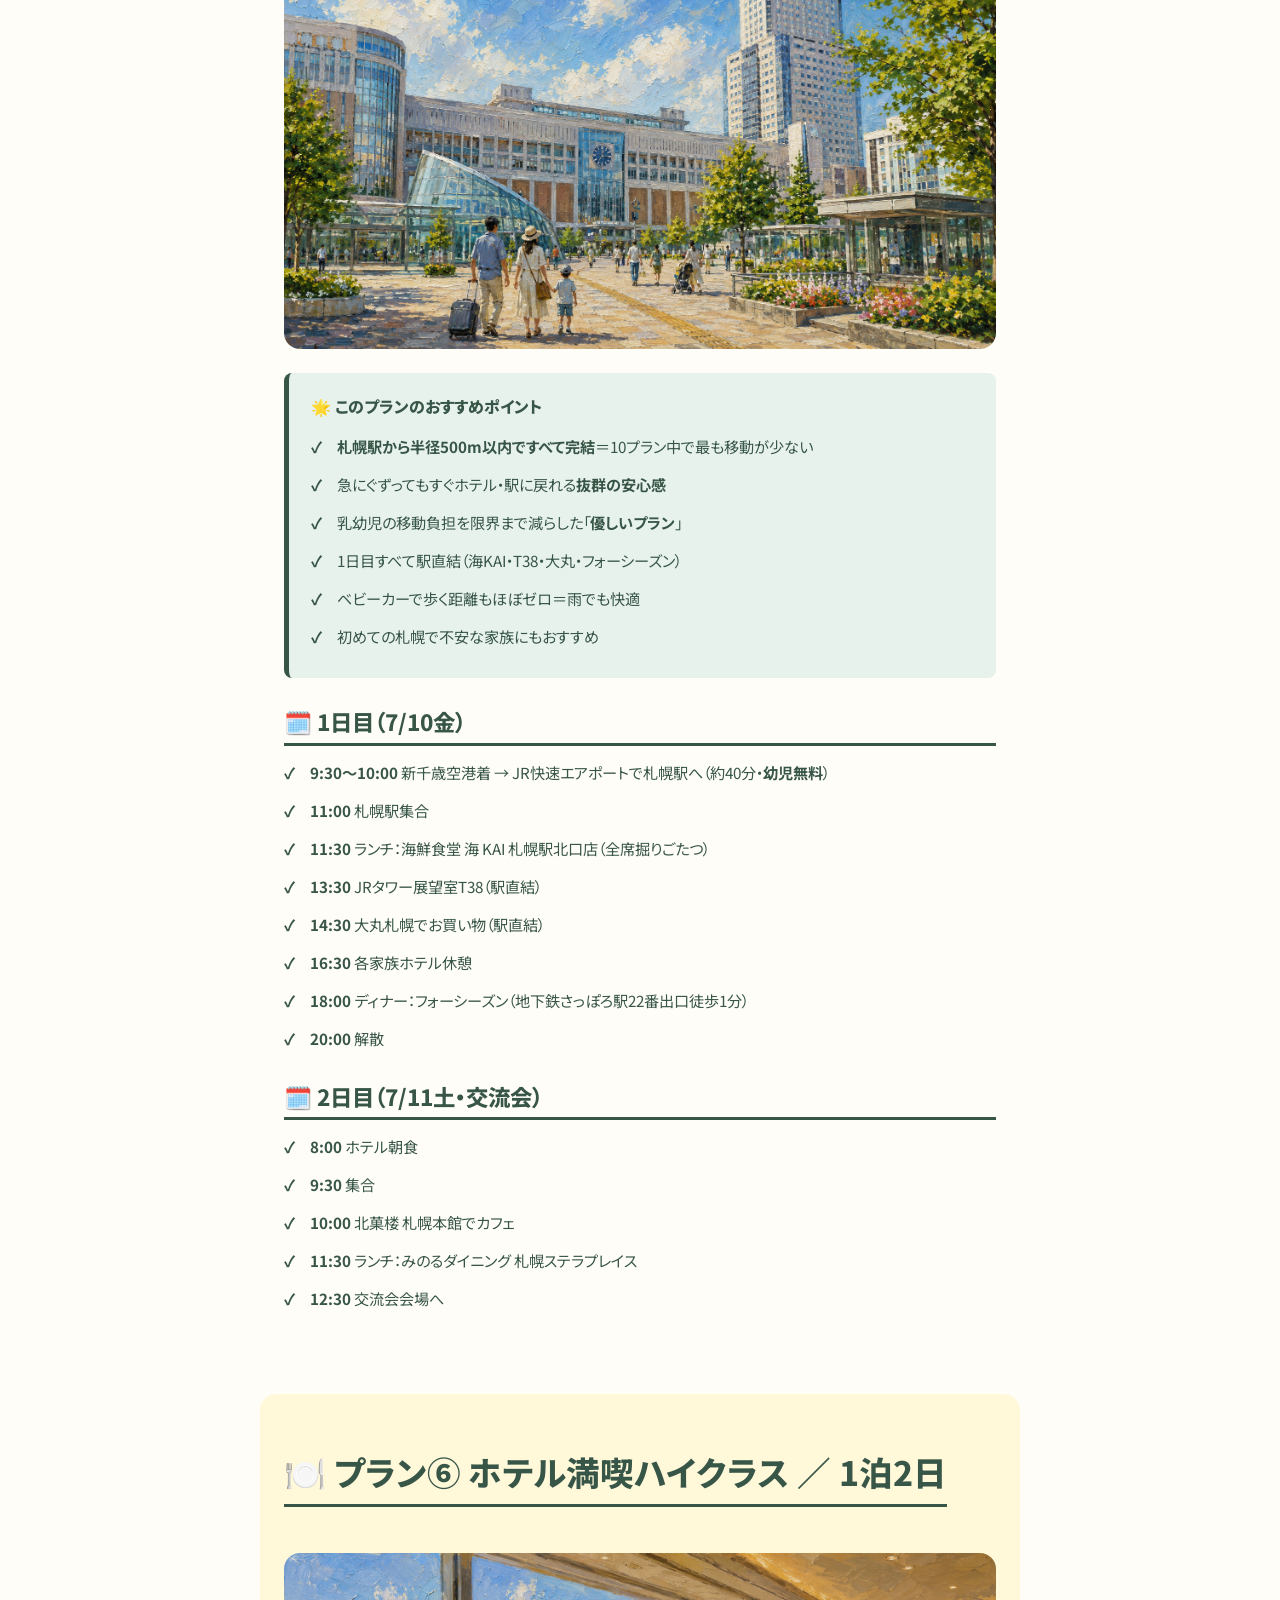
==== commit 733db9e2: "ヒーロー直後に「サイトに込めた想い」メッセージセクション追加 3歳以下のお子さま連れのご家族へ、道外からの旅行への不安に寄り添う 熱い想いを込めたメッセージを冒頭に配置。 - やわらかピンク背景で目を" ====
--- a/index.html
+++ b/index.html
@@ -52,6 +52,30 @@
 
     <div class="wrap">
 
+      <!-- ===== 想いを込めた冒頭メッセージ ===== -->
+      <section style="background:var(--guide-pink); margin:0 -24px clamp(20px,4vw,40px); padding:clamp(44px,6vw,68px) 24px; border-radius:0;">
+        <div style="max-width:680px; margin:0 auto;">
+          <p style="font-size:0.78rem; letter-spacing:0.16em; color:var(--accent); font-weight:800; margin-bottom:16px; text-align:center;">— Message from やすもち —</p>
+
+          <h2 style="font-size:clamp(1.4rem,3.2vw,1.95rem); color:var(--guide-green-ink); font-weight:900; line-height:1.55; margin-bottom:30px; text-align:center; border:none; padding:0; display:block;">
+            3歳以下のお子さまと一緒に、<br />
+            北海道で「家族の思い出」を<br />作ってほしくて。
+          </h2>
+
+          <div style="font-size:0.96rem; line-height:2.1; color:var(--ink);">
+            <p style="margin-bottom:1.3em;">道外からの長旅、慣れない空港、ベビーカーでの移動、授乳・おむつ替えのタイミング──<br />乳幼児連れのご旅行は、楽しみよりも<strong>不安が先に立つ</strong>こと、多いのではないでしょうか。</p>
+
+            <p style="margin-bottom:1.3em;">そんな不安を少しでも減らしたくて、<strong>3家族10〜12名で動くときの段取り</strong>、移動最小ルート、個室予約のお店、雨の日の屋内コース、乳幼児歓迎のスポット──札幌在住の地元目線で、<strong>できる限り具体的に</strong>まとめました。</p>
+
+            <p style="margin-bottom:1.3em;">赤ちゃんがクラゲの前で眠ってしまっても、<br />パパとママが「もう全部回れないね」と諦めても、<br />それも全部、<strong>かけがえのない「家族の思い出」</strong>になります。</p>
+
+            <p style="margin-bottom:0;">「北海道に来てよかった」<br />そのひと言を、ご家族みんなで言える1泊2日になりますように。<br />このページが、そのお手伝いを少しでもできたなら、こんなにうれしいことはありません。</p>
+          </div>
+
+          <p style="text-align:right; font-size:0.88rem; color:var(--ink-soft); margin-top:28px; font-weight:700;">― やすもち（札幌在住・一児の父）</p>
+        </div>
+      </section>
+
       <section class="section">
         <h2 class="section__title">このページについて</h2>
         <ul class="list">
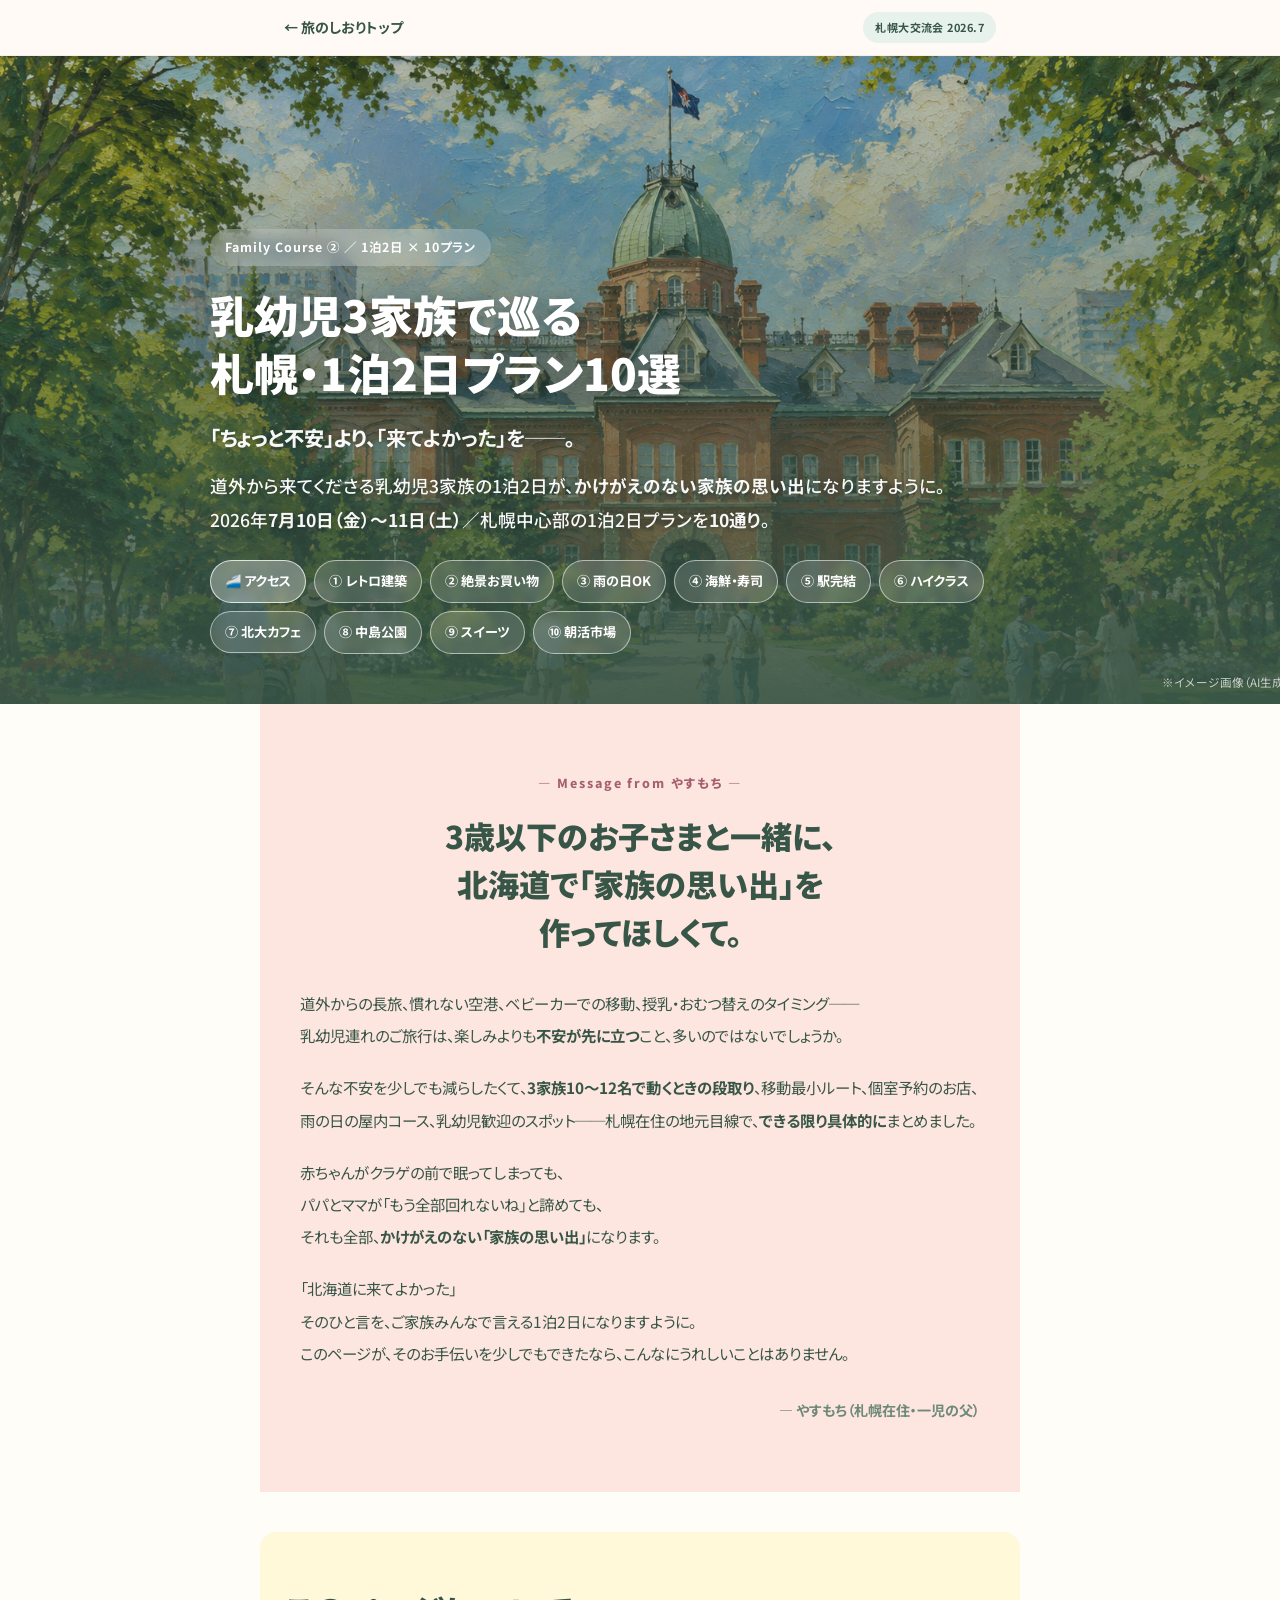
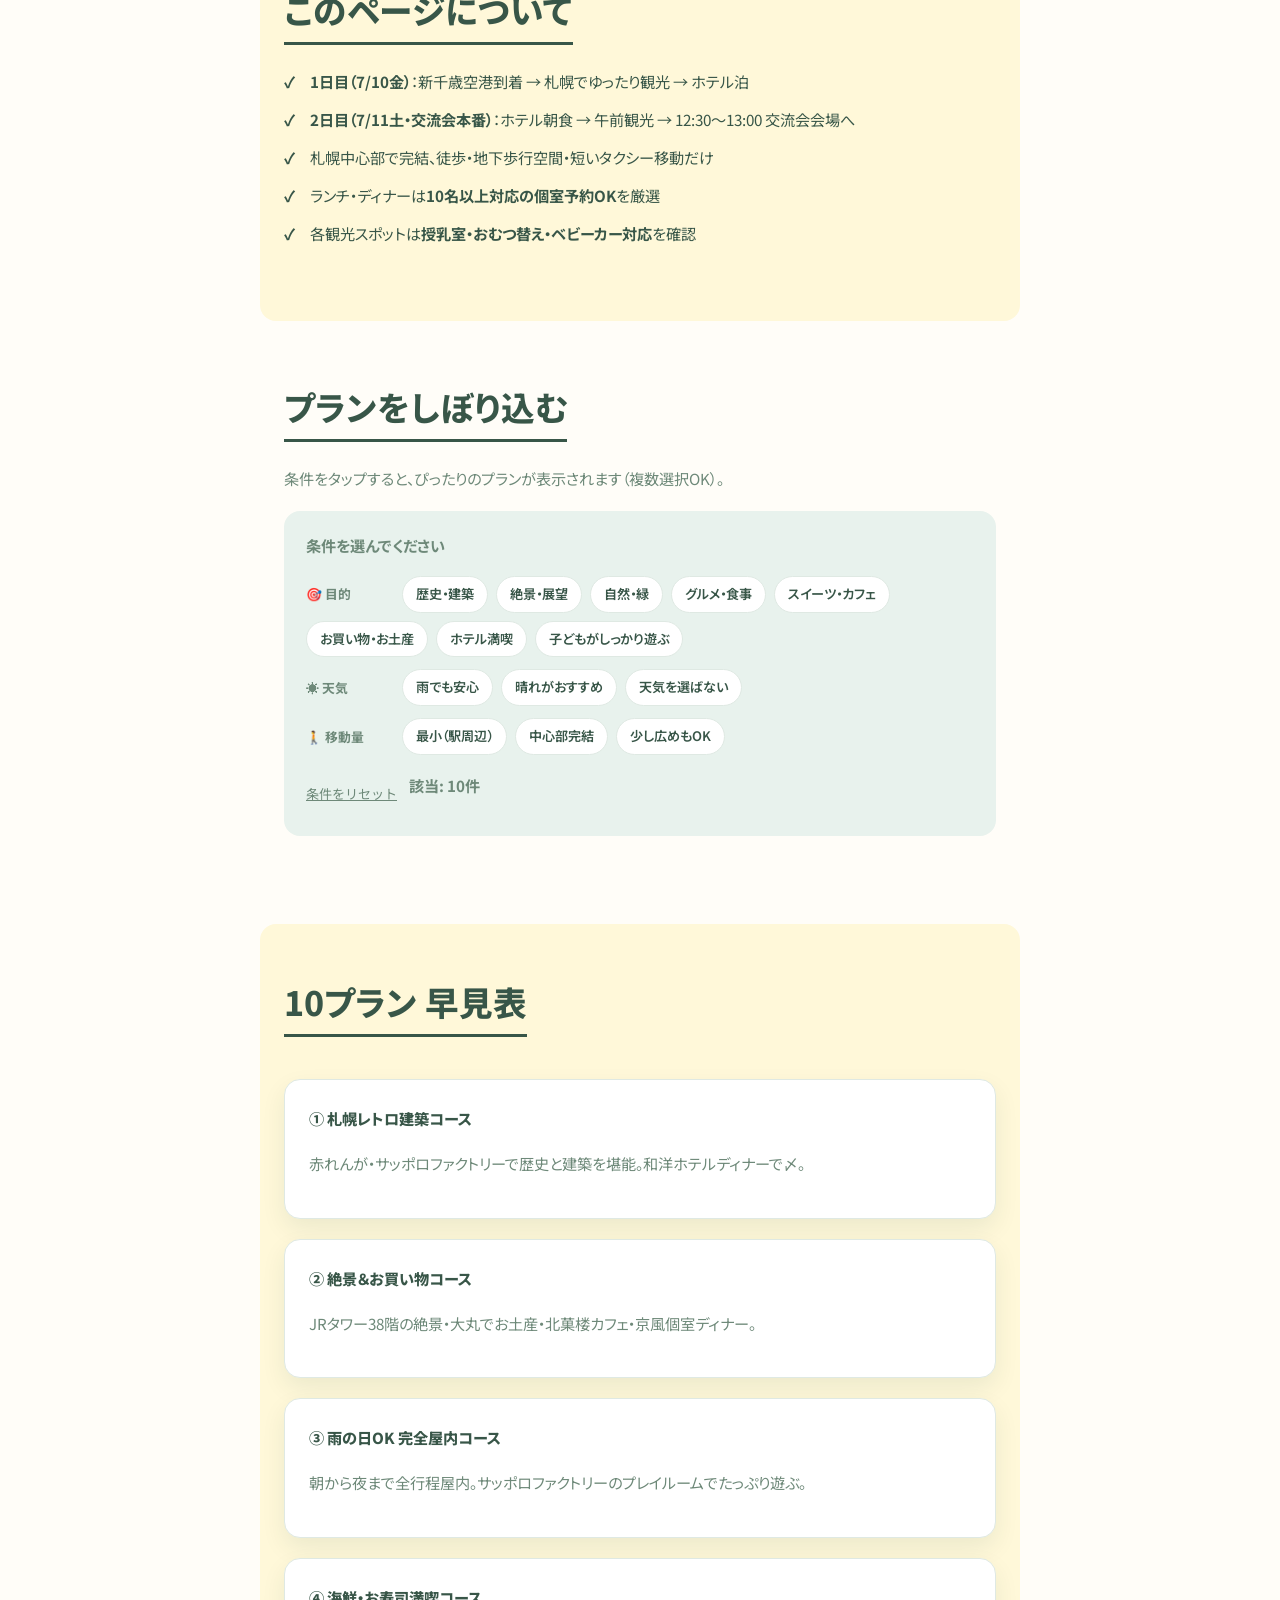
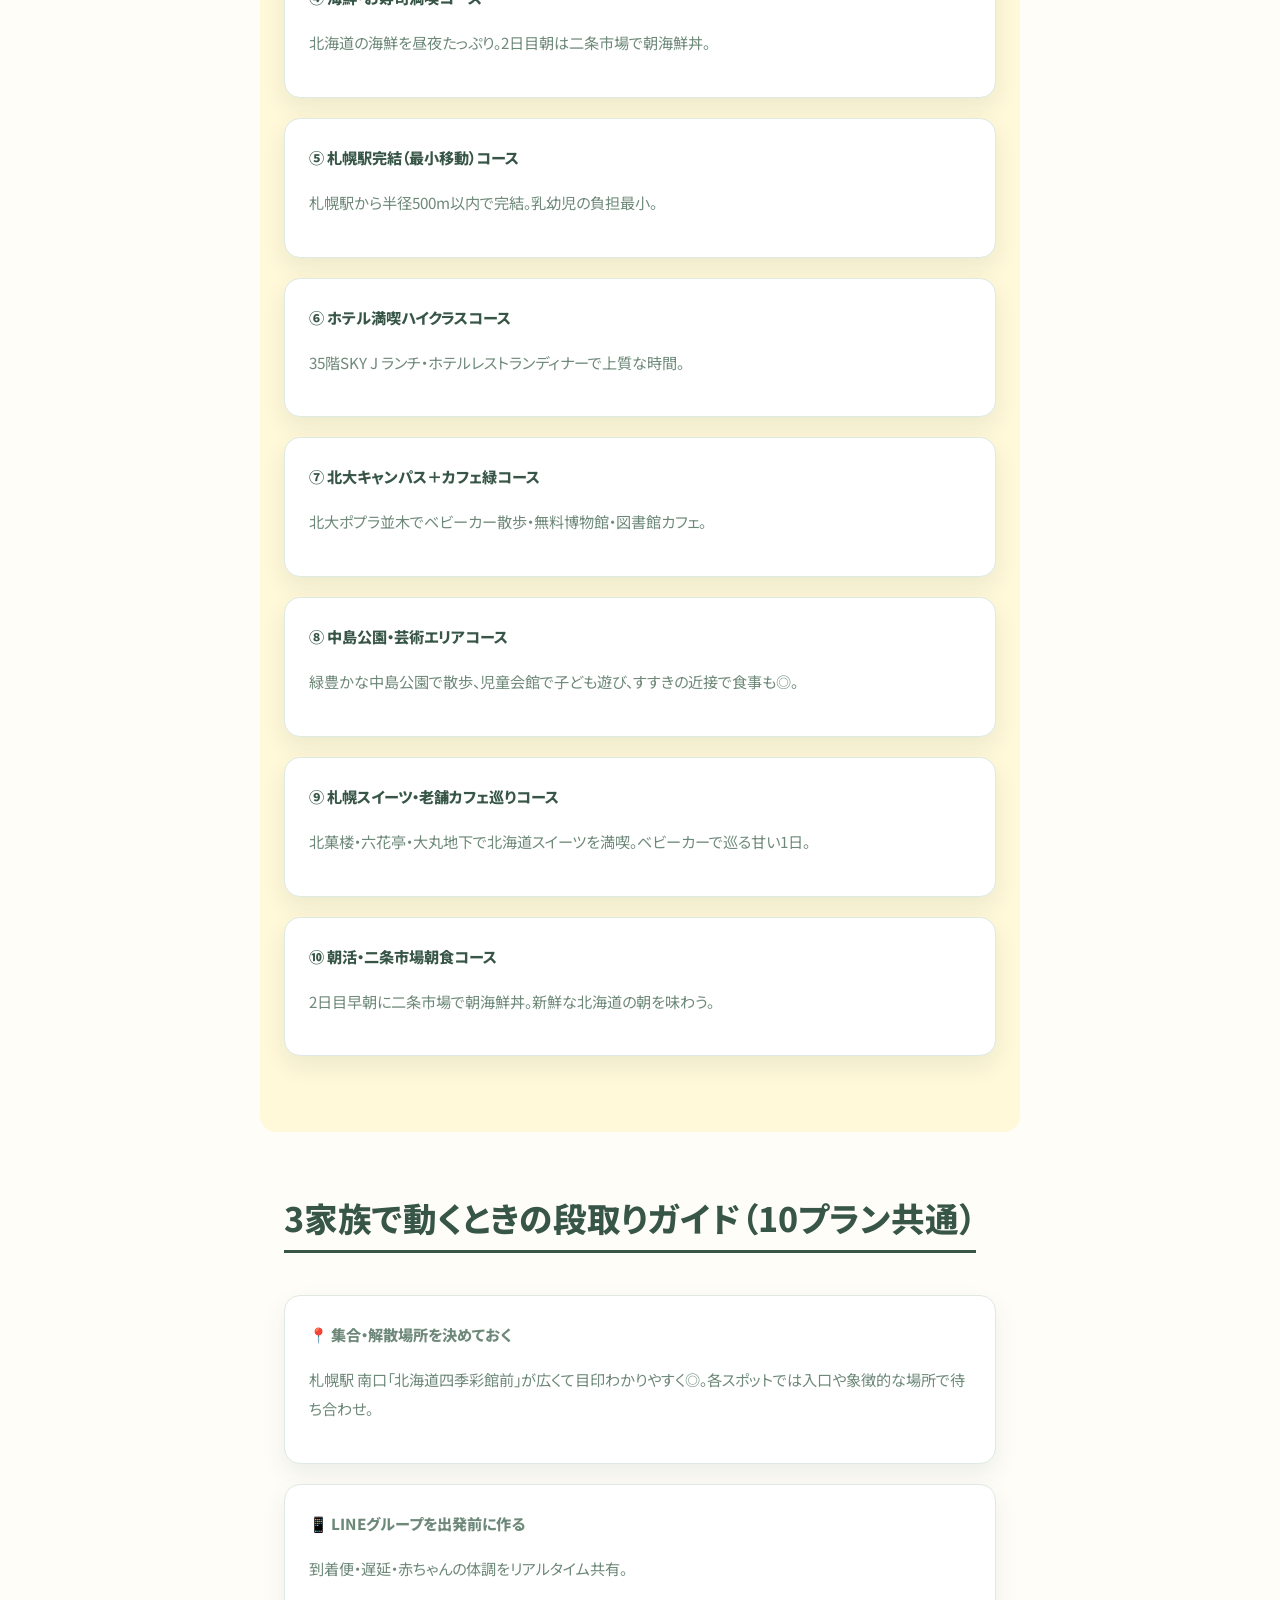
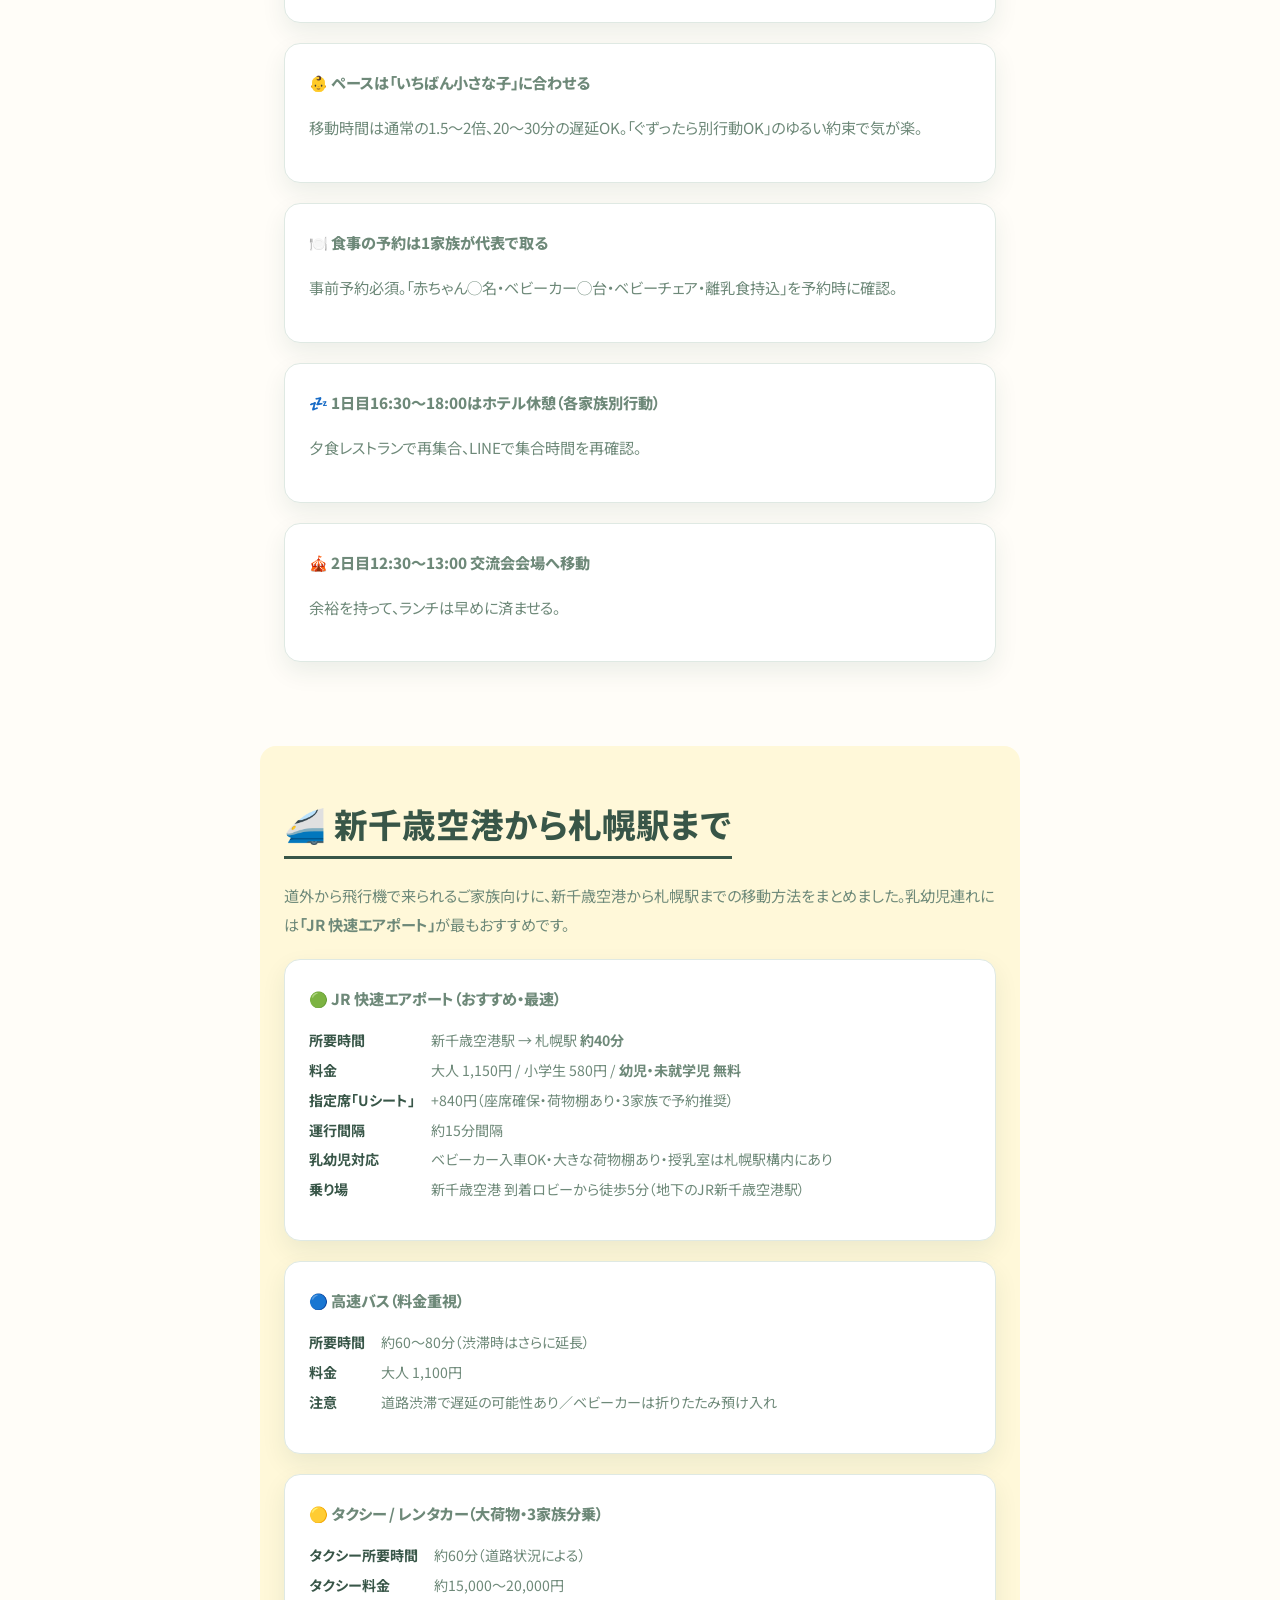
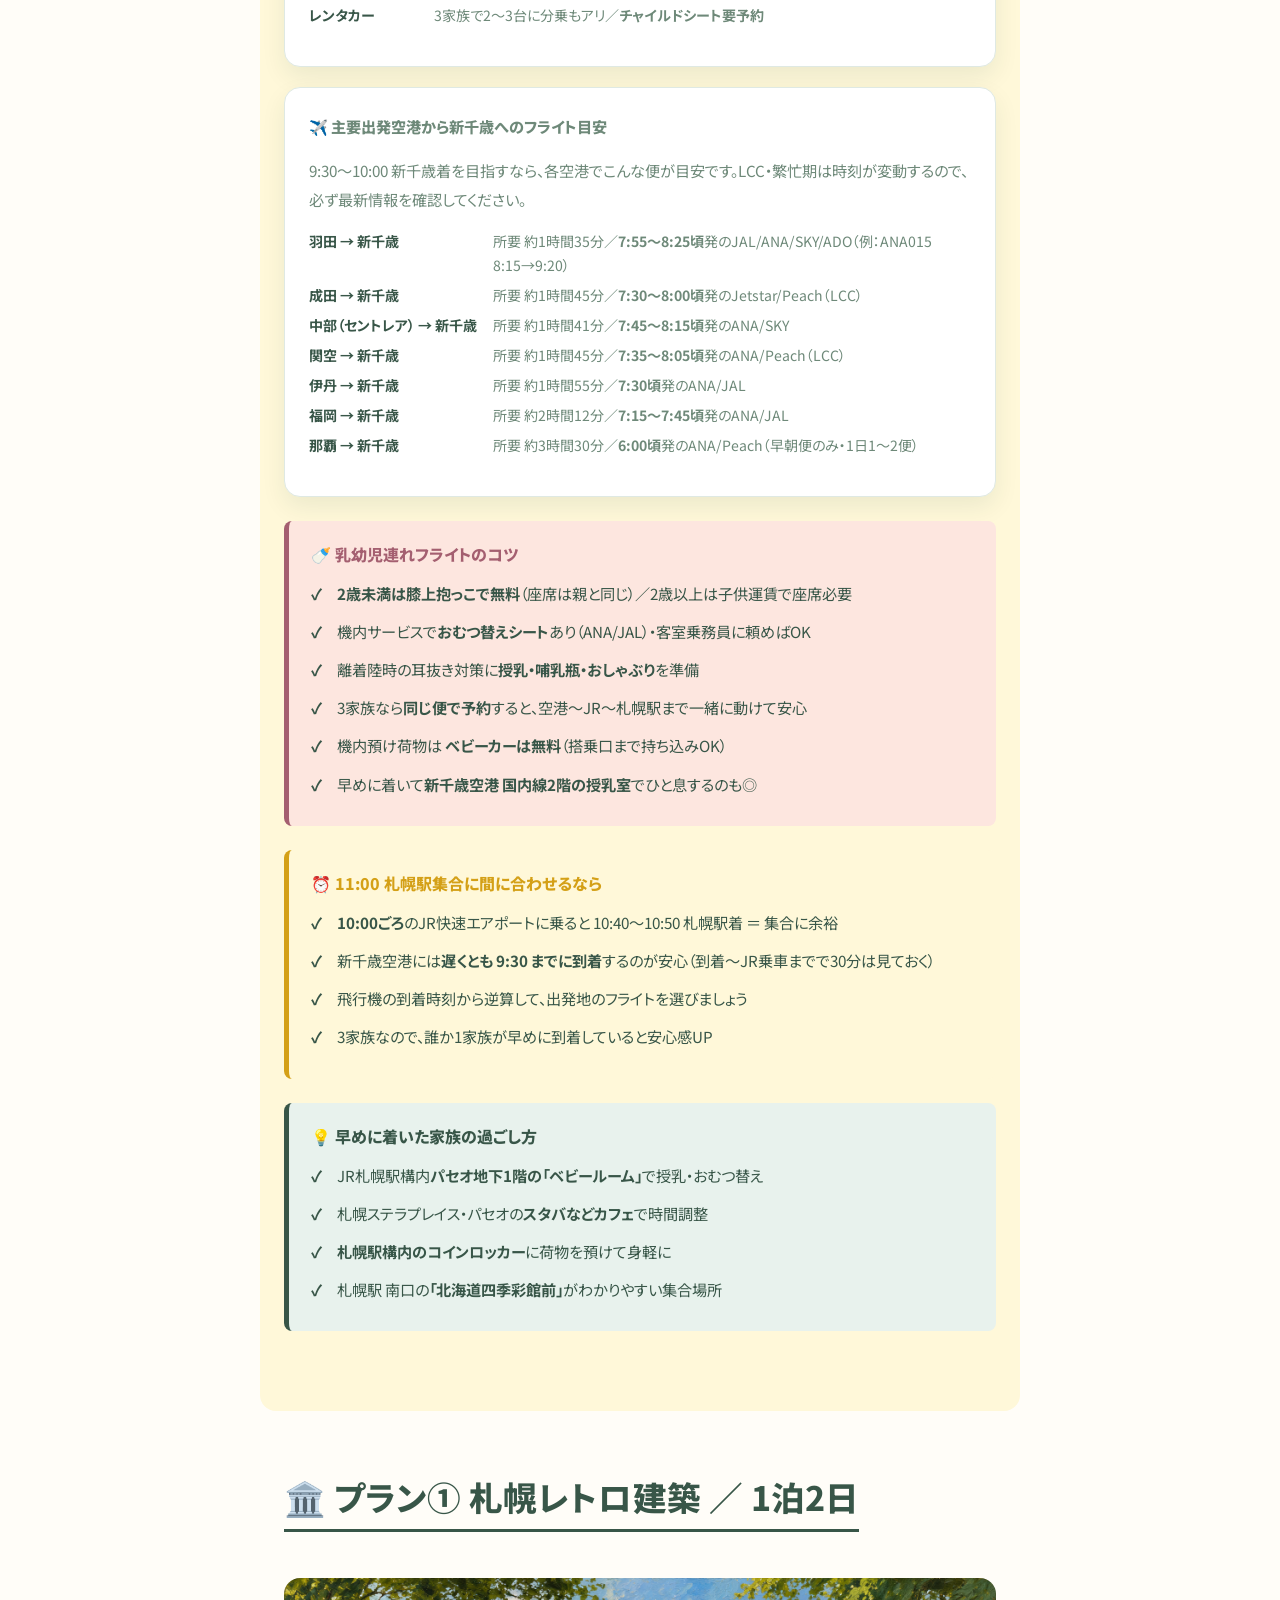
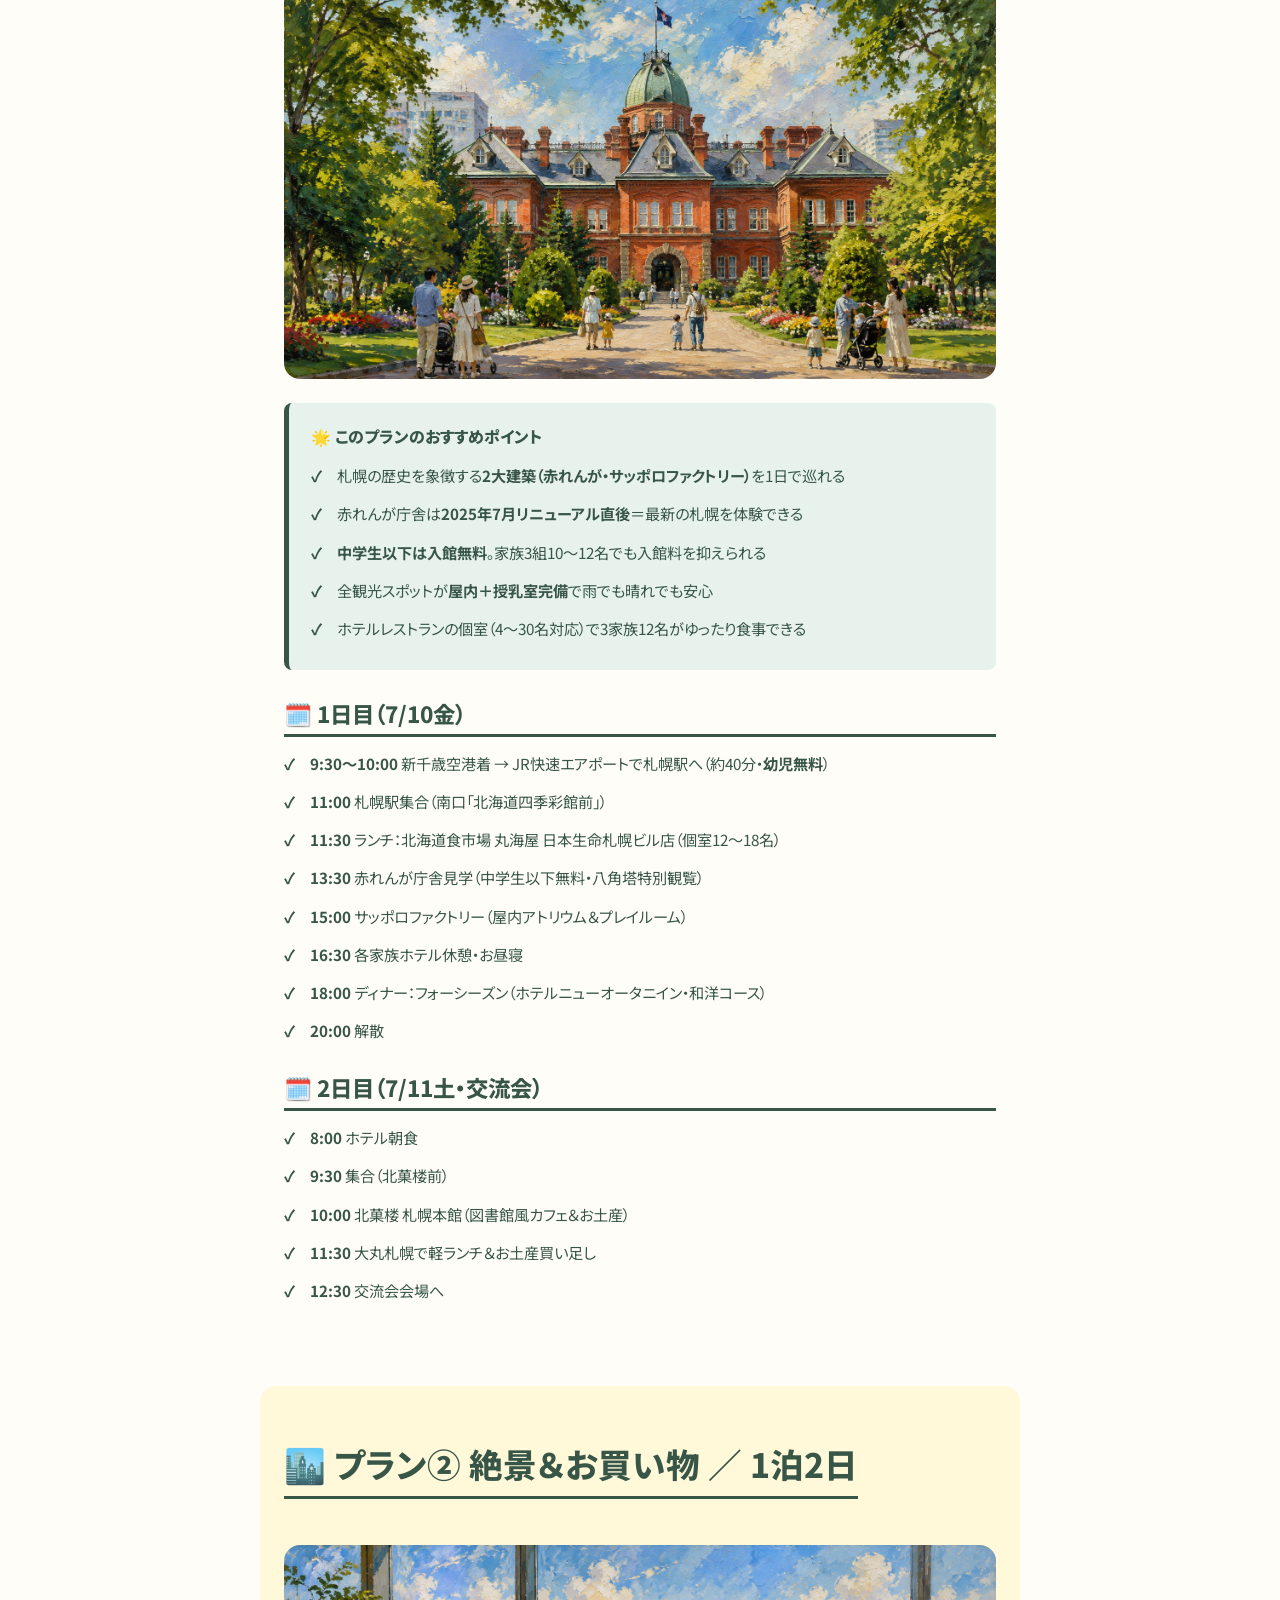
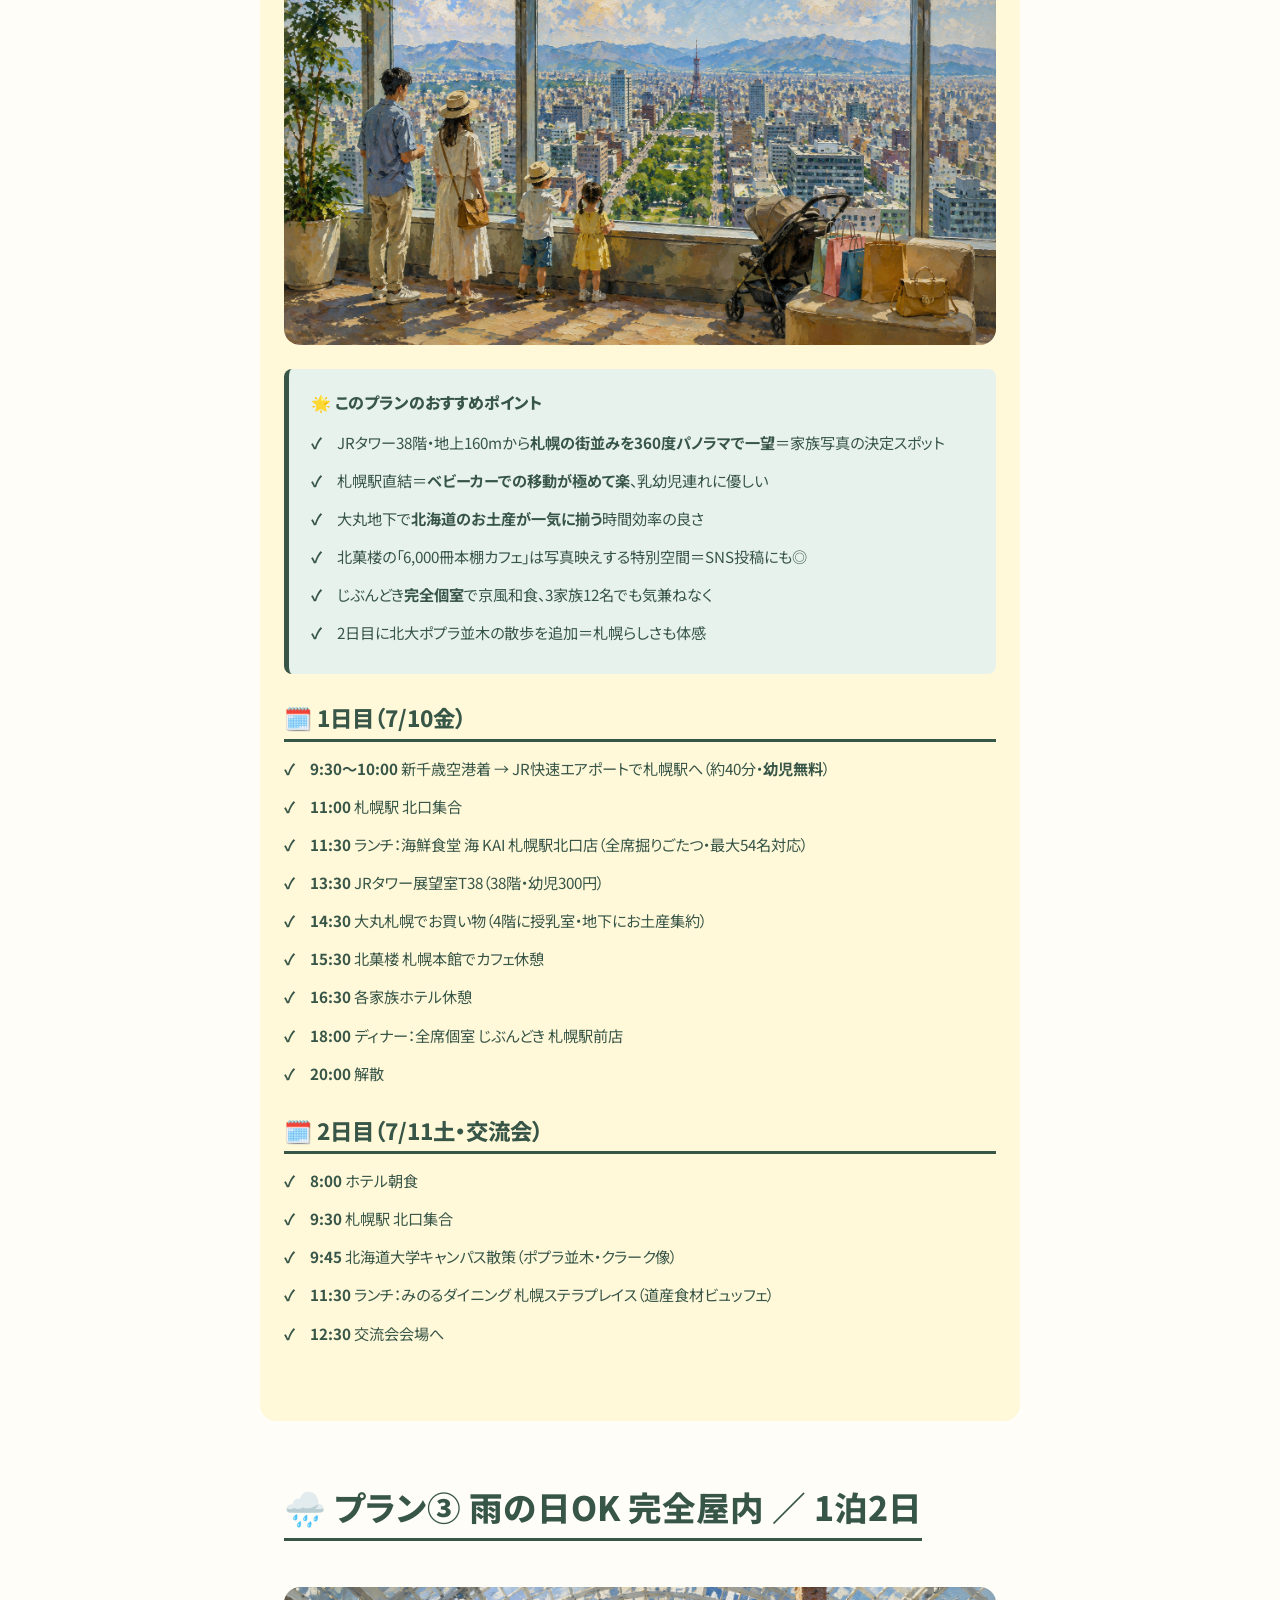
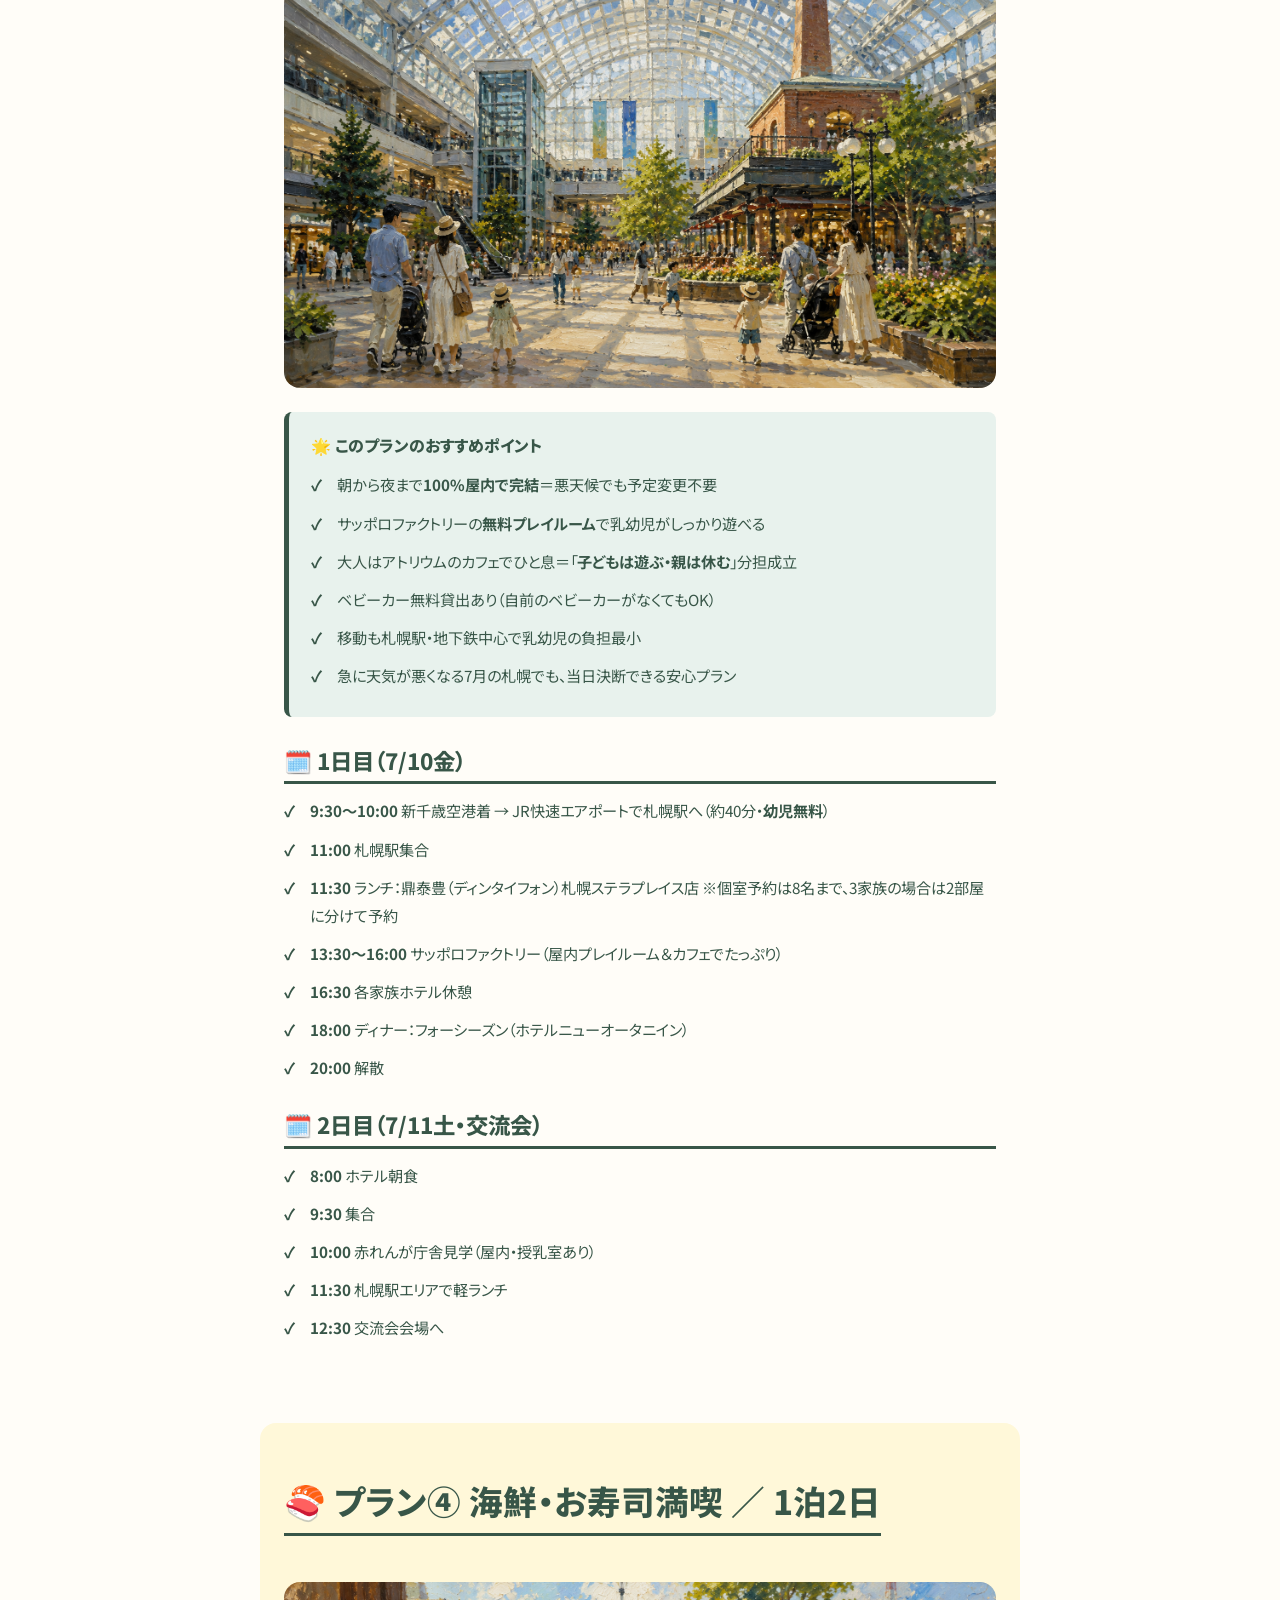
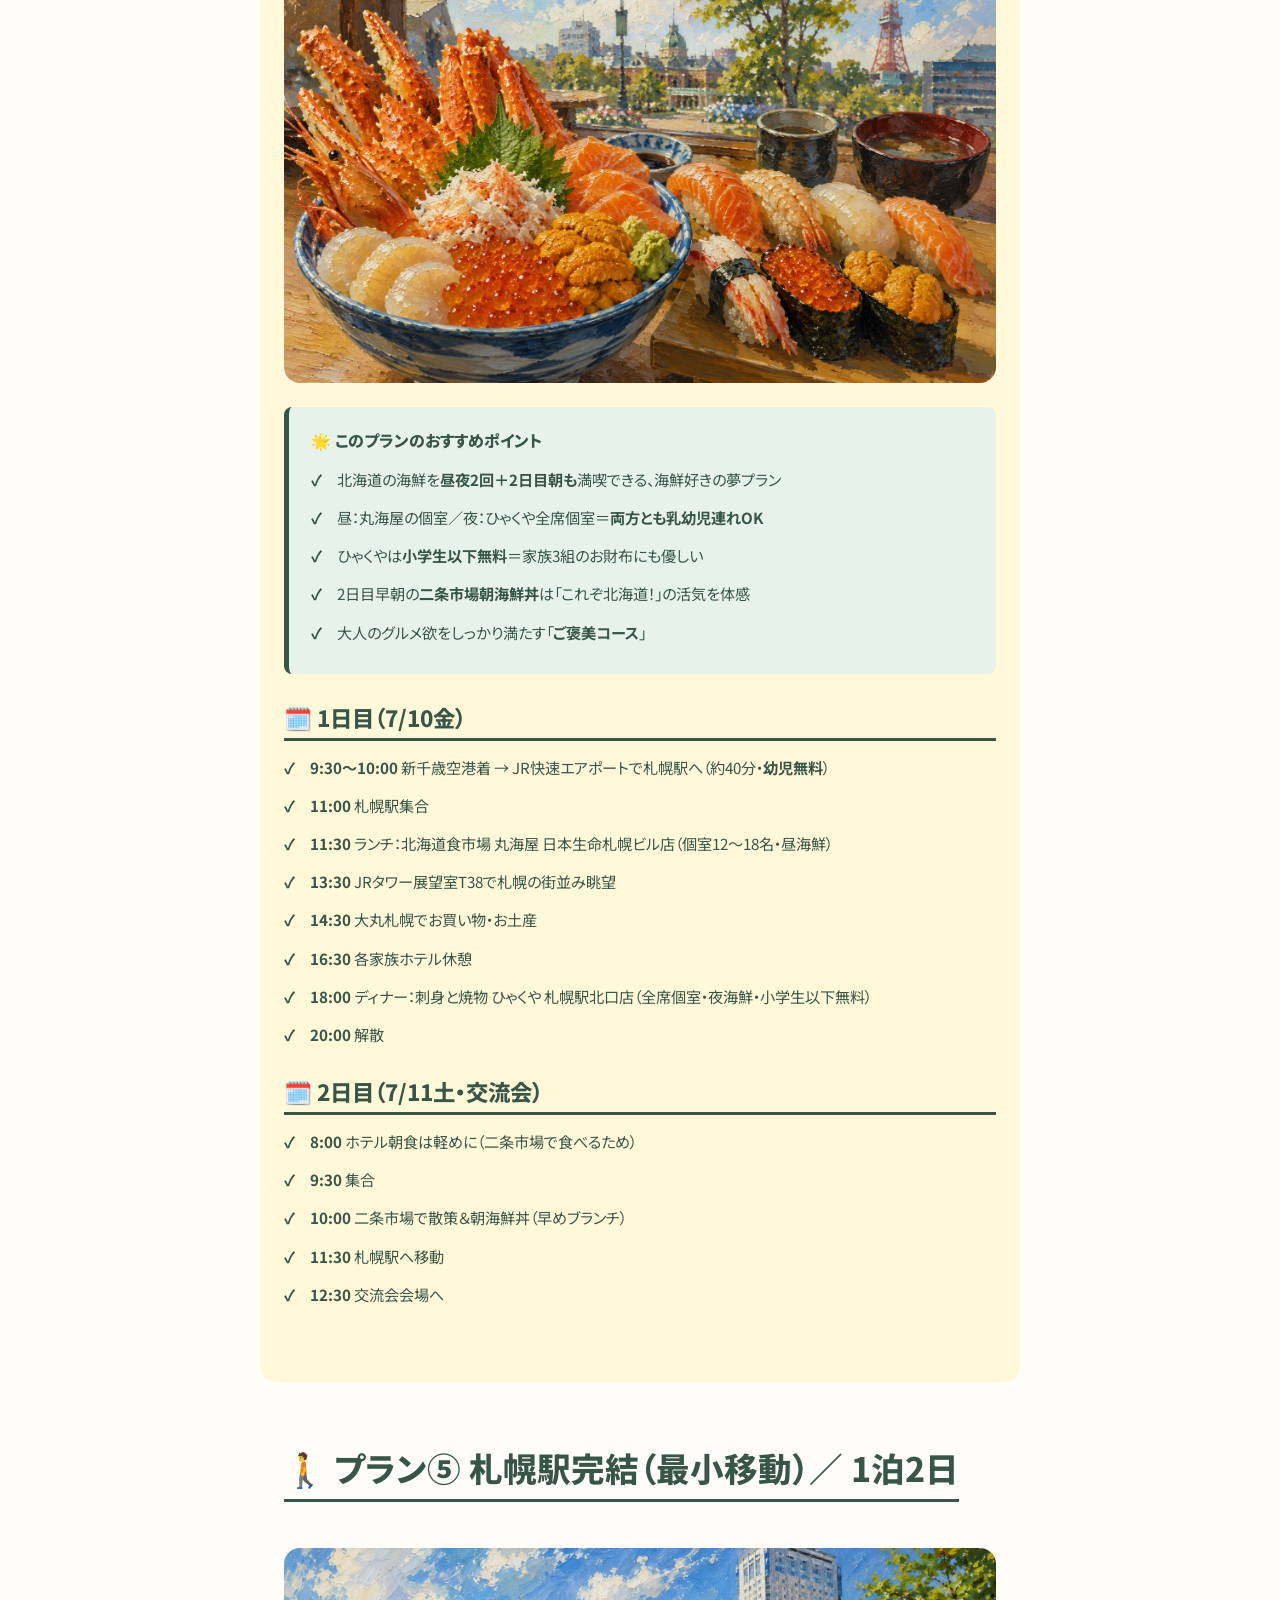
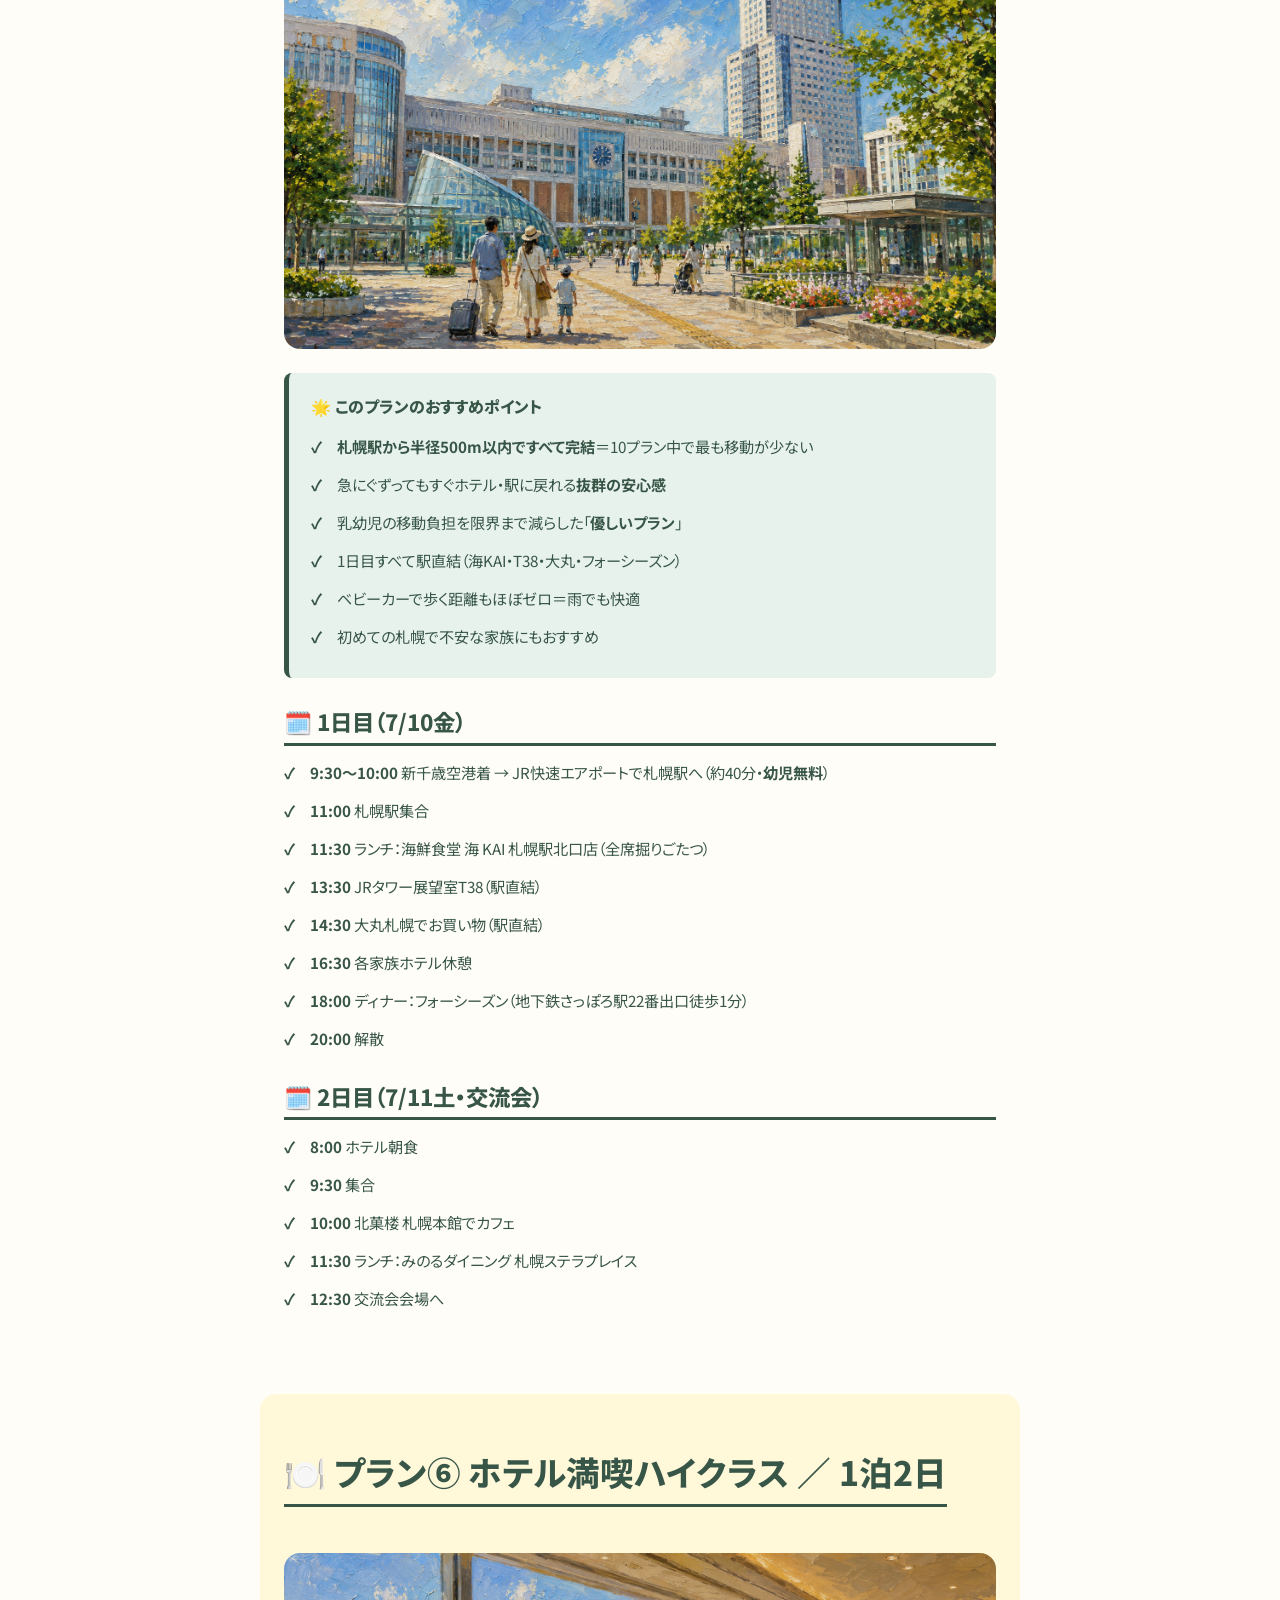
==== commit 18baa5ec: "ヒーローに想いをコンパクトに表示 「ちょっと不安」より、「来てよかった」を──というキャッチコピーで 最初に目に飛び込む熱い想いを伝える。下の長いメッセージとセットで ストーリーが完結する構成。" ====
--- a/index.html
+++ b/index.html
@@ -30,8 +30,9 @@
         <p class="hero__eyebrow">Family Course ② ／ 1泊2日 × 10プラン</p>
         <h1 class="hero__title">乳幼児3家族で巡る<br />札幌・1泊2日プラン10選</h1>
         <p class="hero__lead">
-          2026年<strong>7月10日（金）〜11日（土）</strong>、道外から来られる乳幼児連れご家族3組へ。<br />
-          家族3組（10〜12名）で合同で巡れる、札幌中心部の1泊2日プランを<strong>10通り</strong>。
+          <span style="display:block; font-size:1.15em; font-weight:800; margin-bottom:12px;">「ちょっと不安」より、<strong>「来てよかった」を</strong>──。</span>
+          道外から来てくださる乳幼児3家族の1泊2日が、<strong>かけがえのない家族の思い出</strong>になりますように。<br />
+          2026年<strong>7月10日（金）〜11日（土）</strong>／札幌中心部の1泊2日プランを<strong>10通り</strong>。
         </p>
         <nav class="hero__nav" aria-label="プランへ移動">
           <a href="#access" style="background:rgba(255,255,255,0.32); border-color:rgba(255,255,255,0.75);">🚄 アクセス</a>
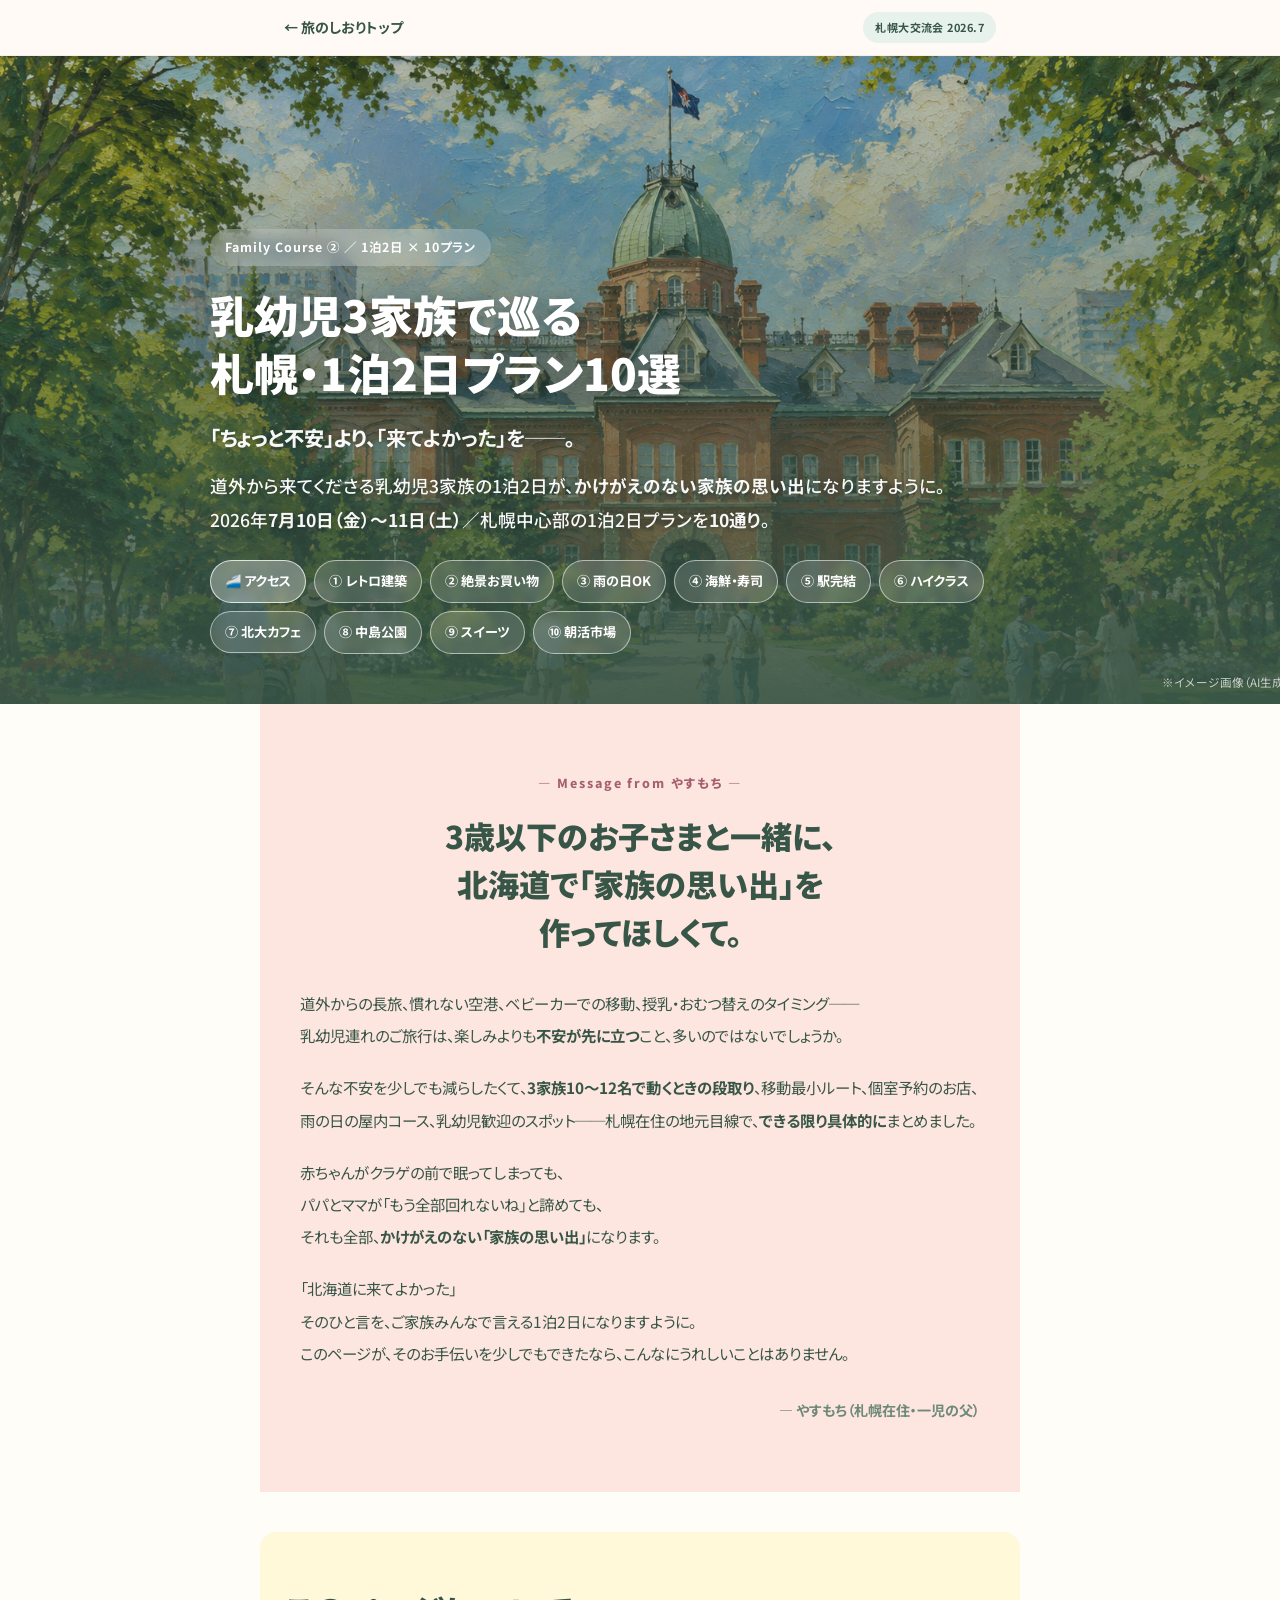
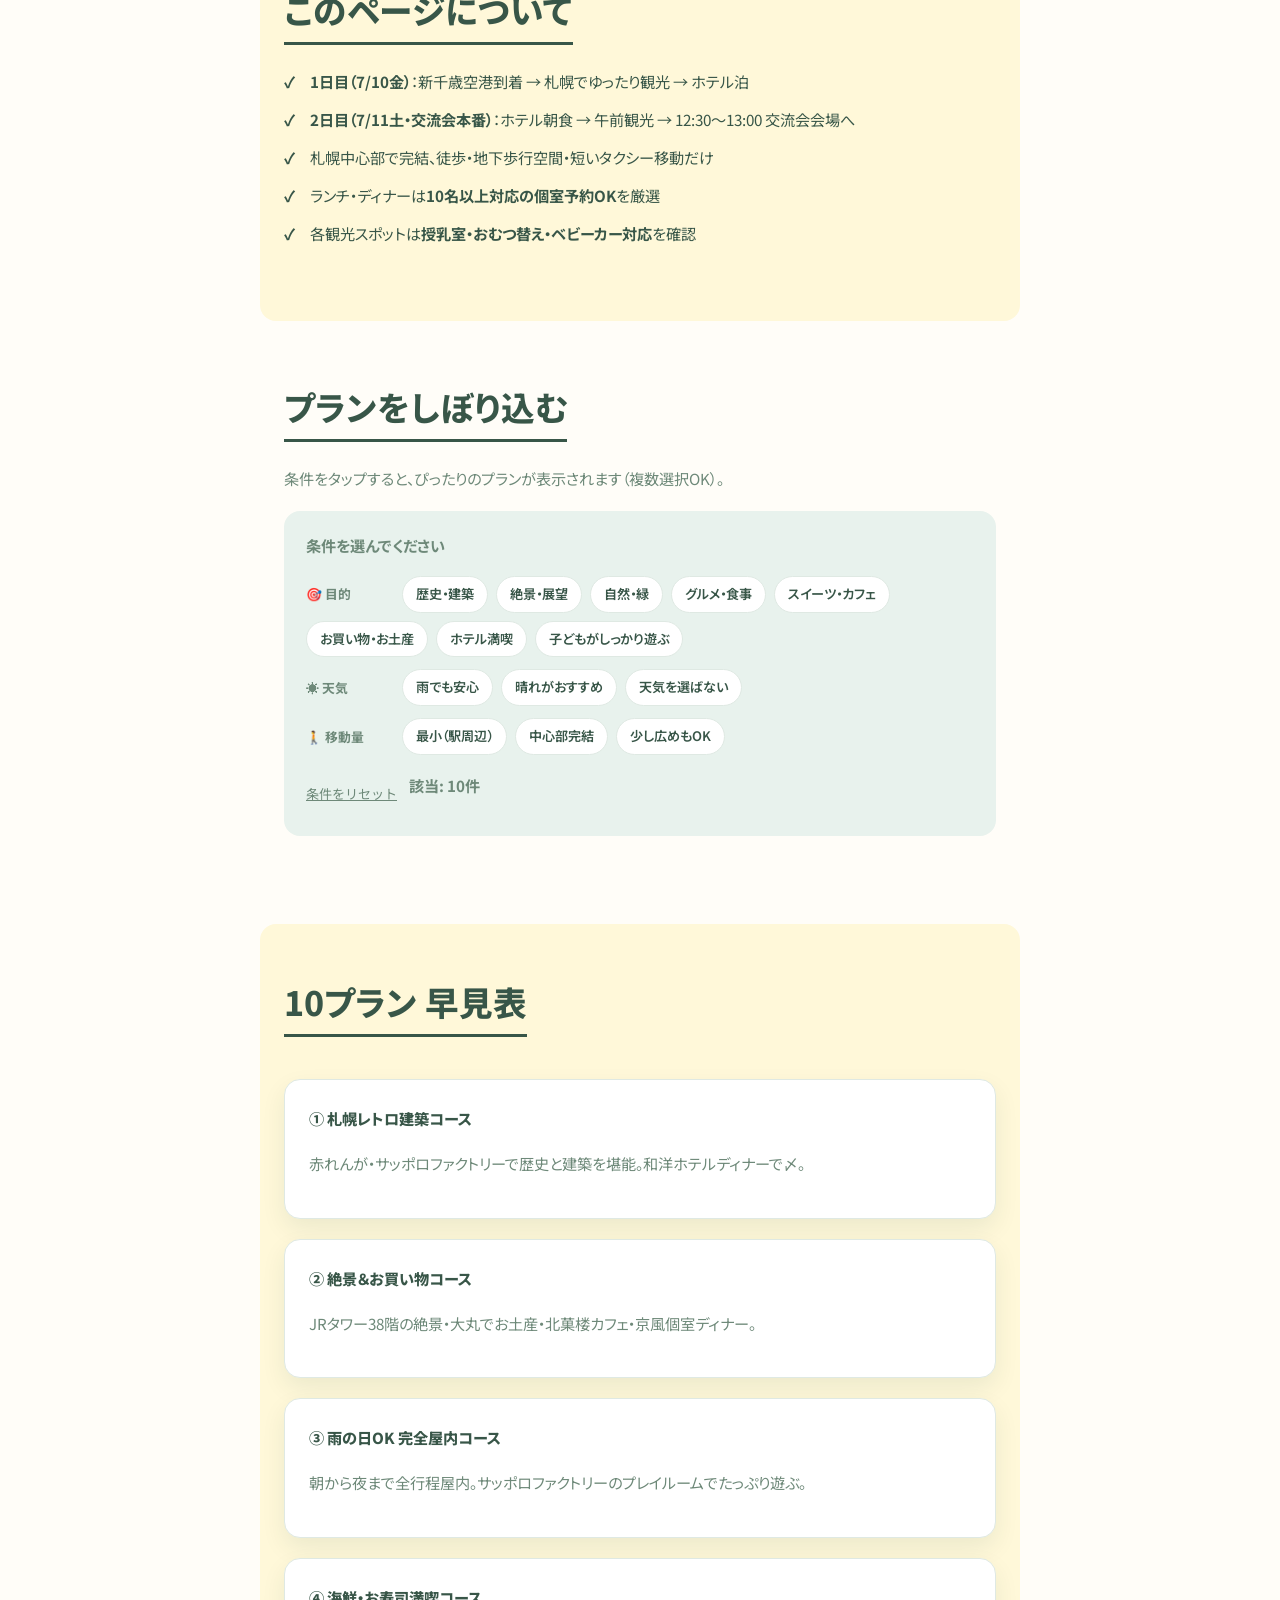
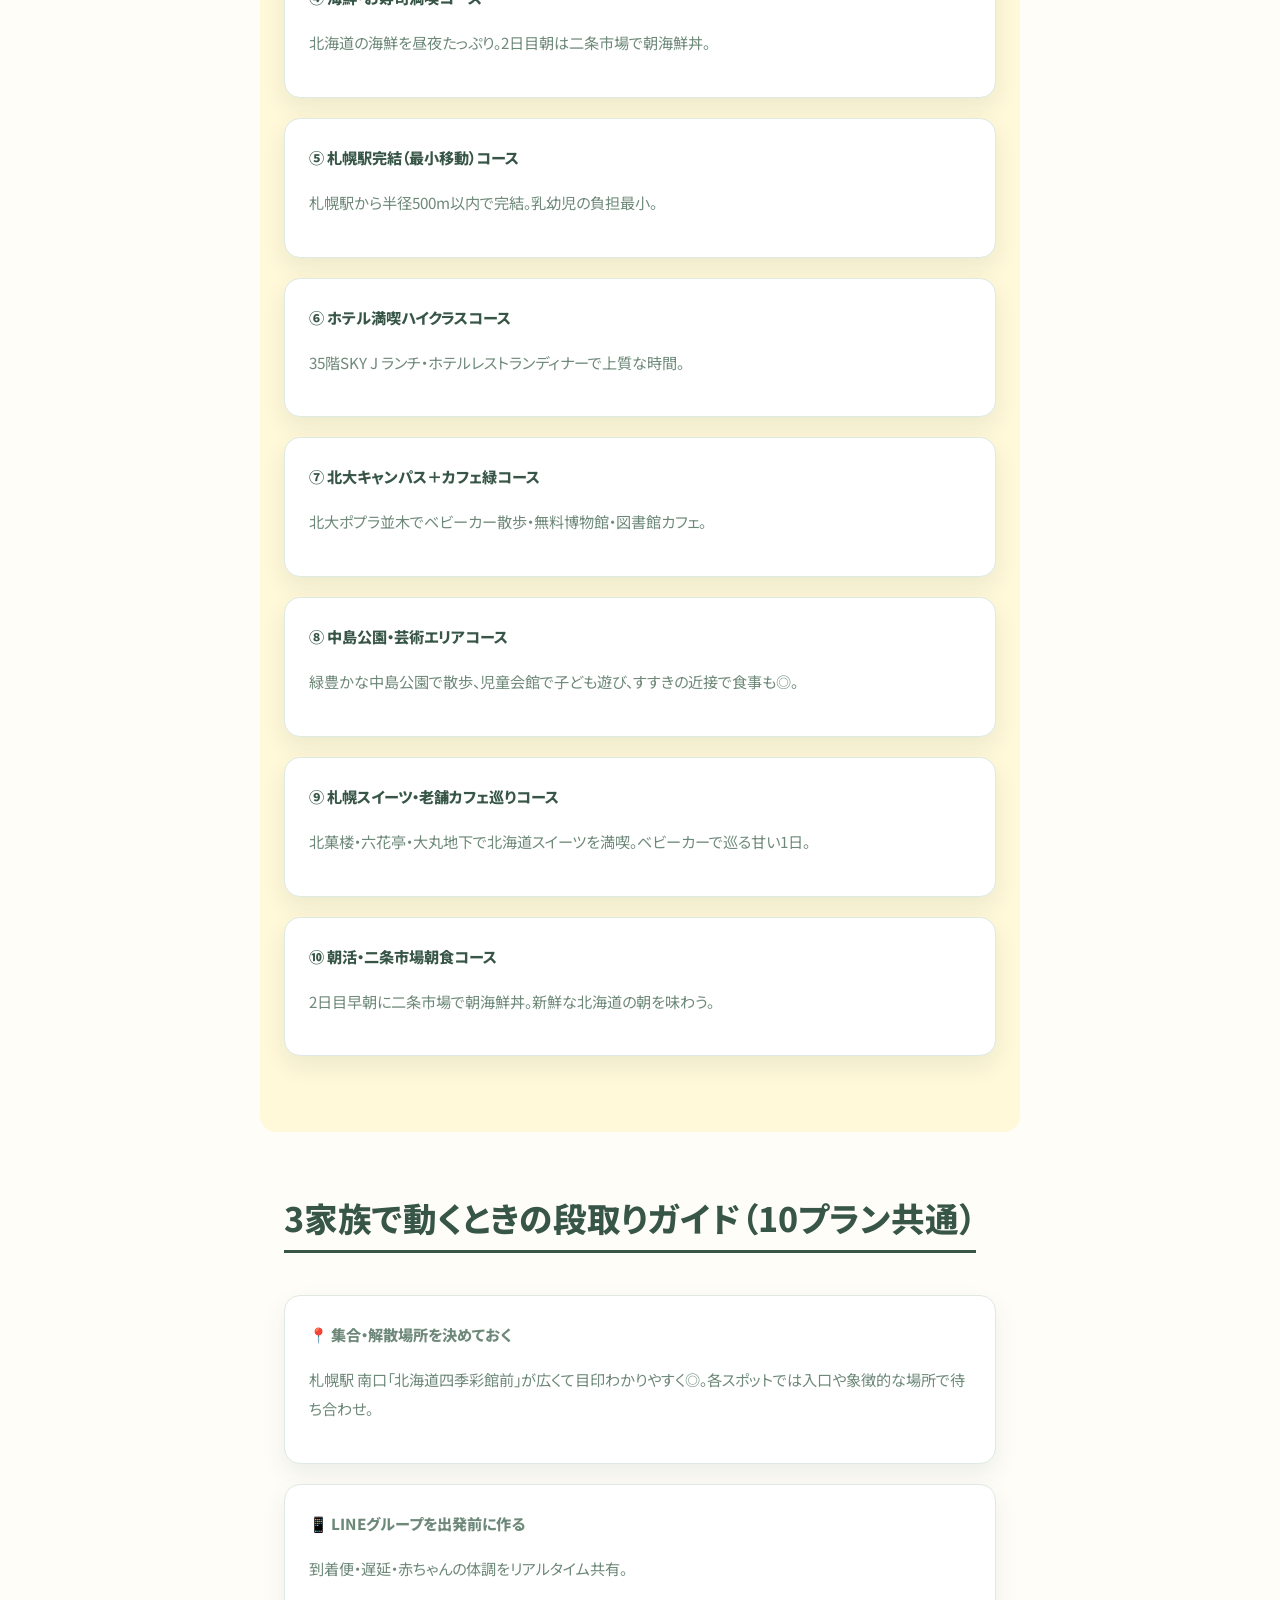
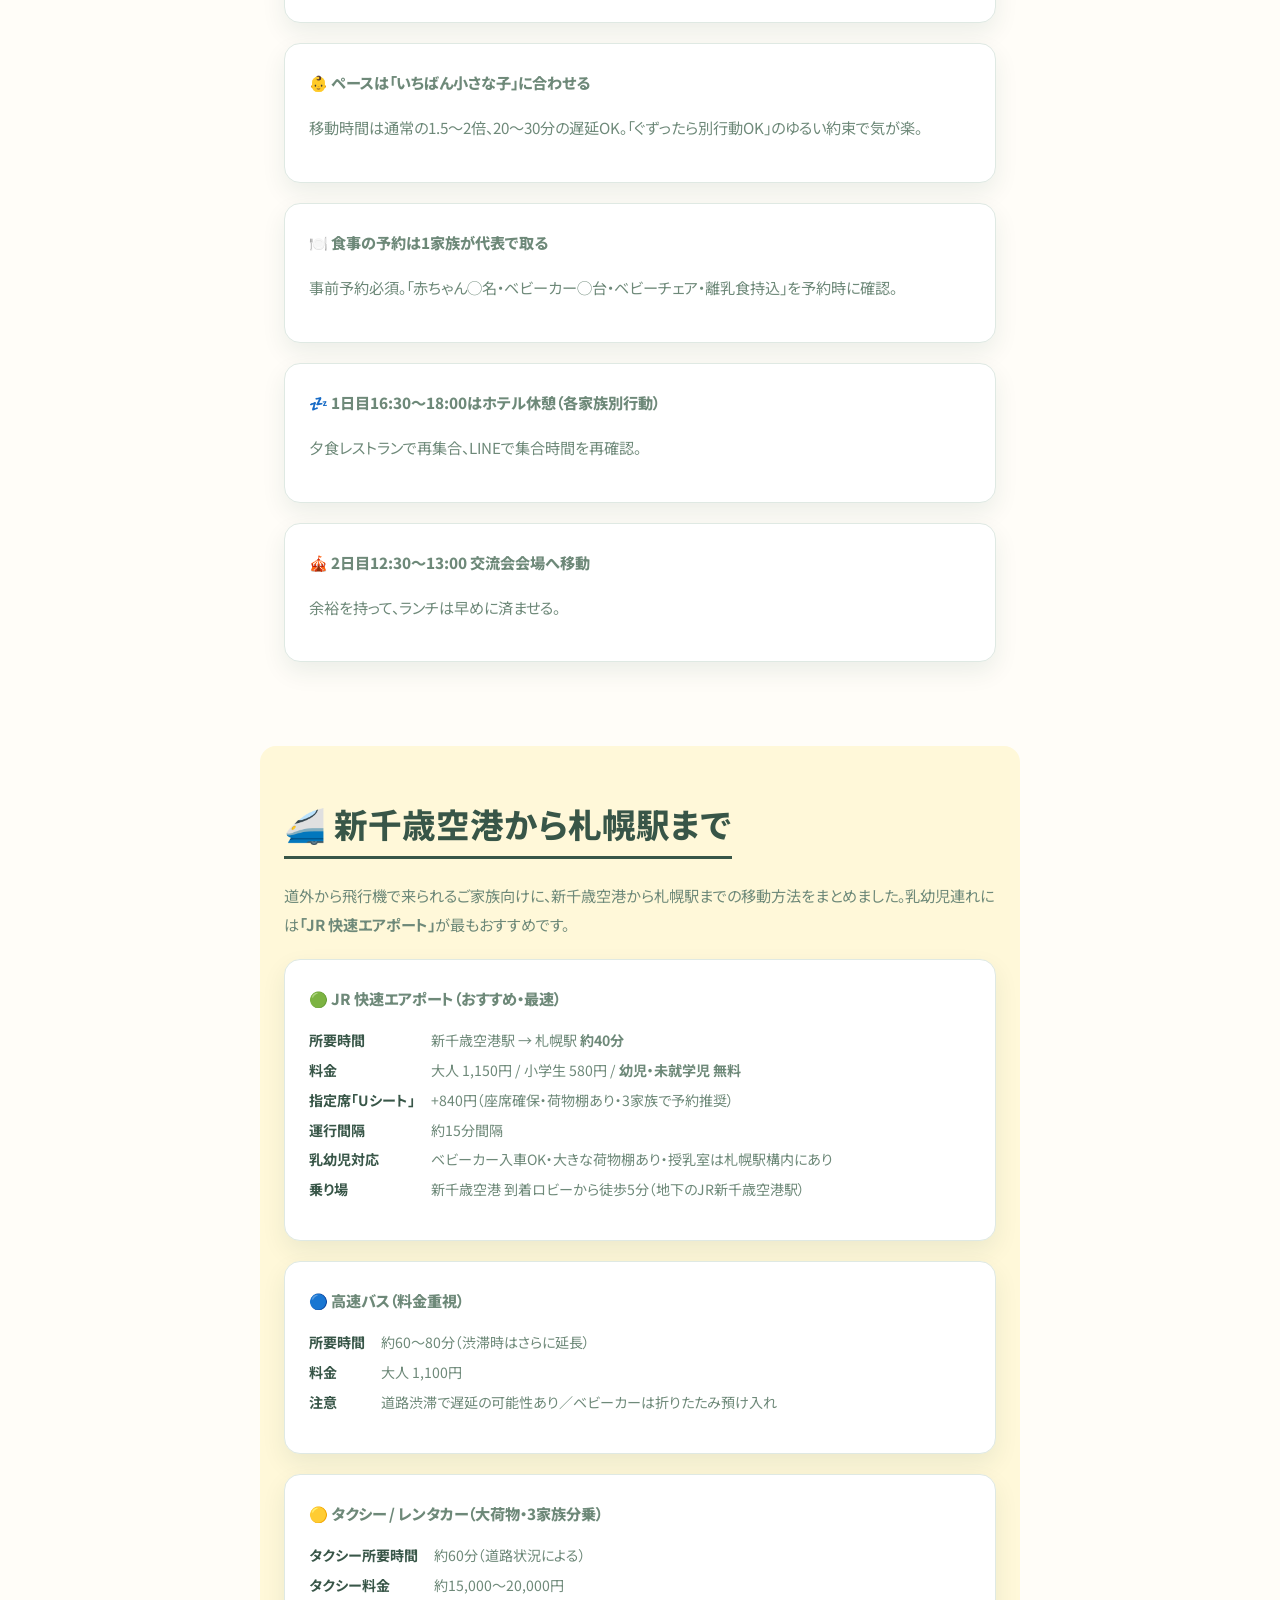
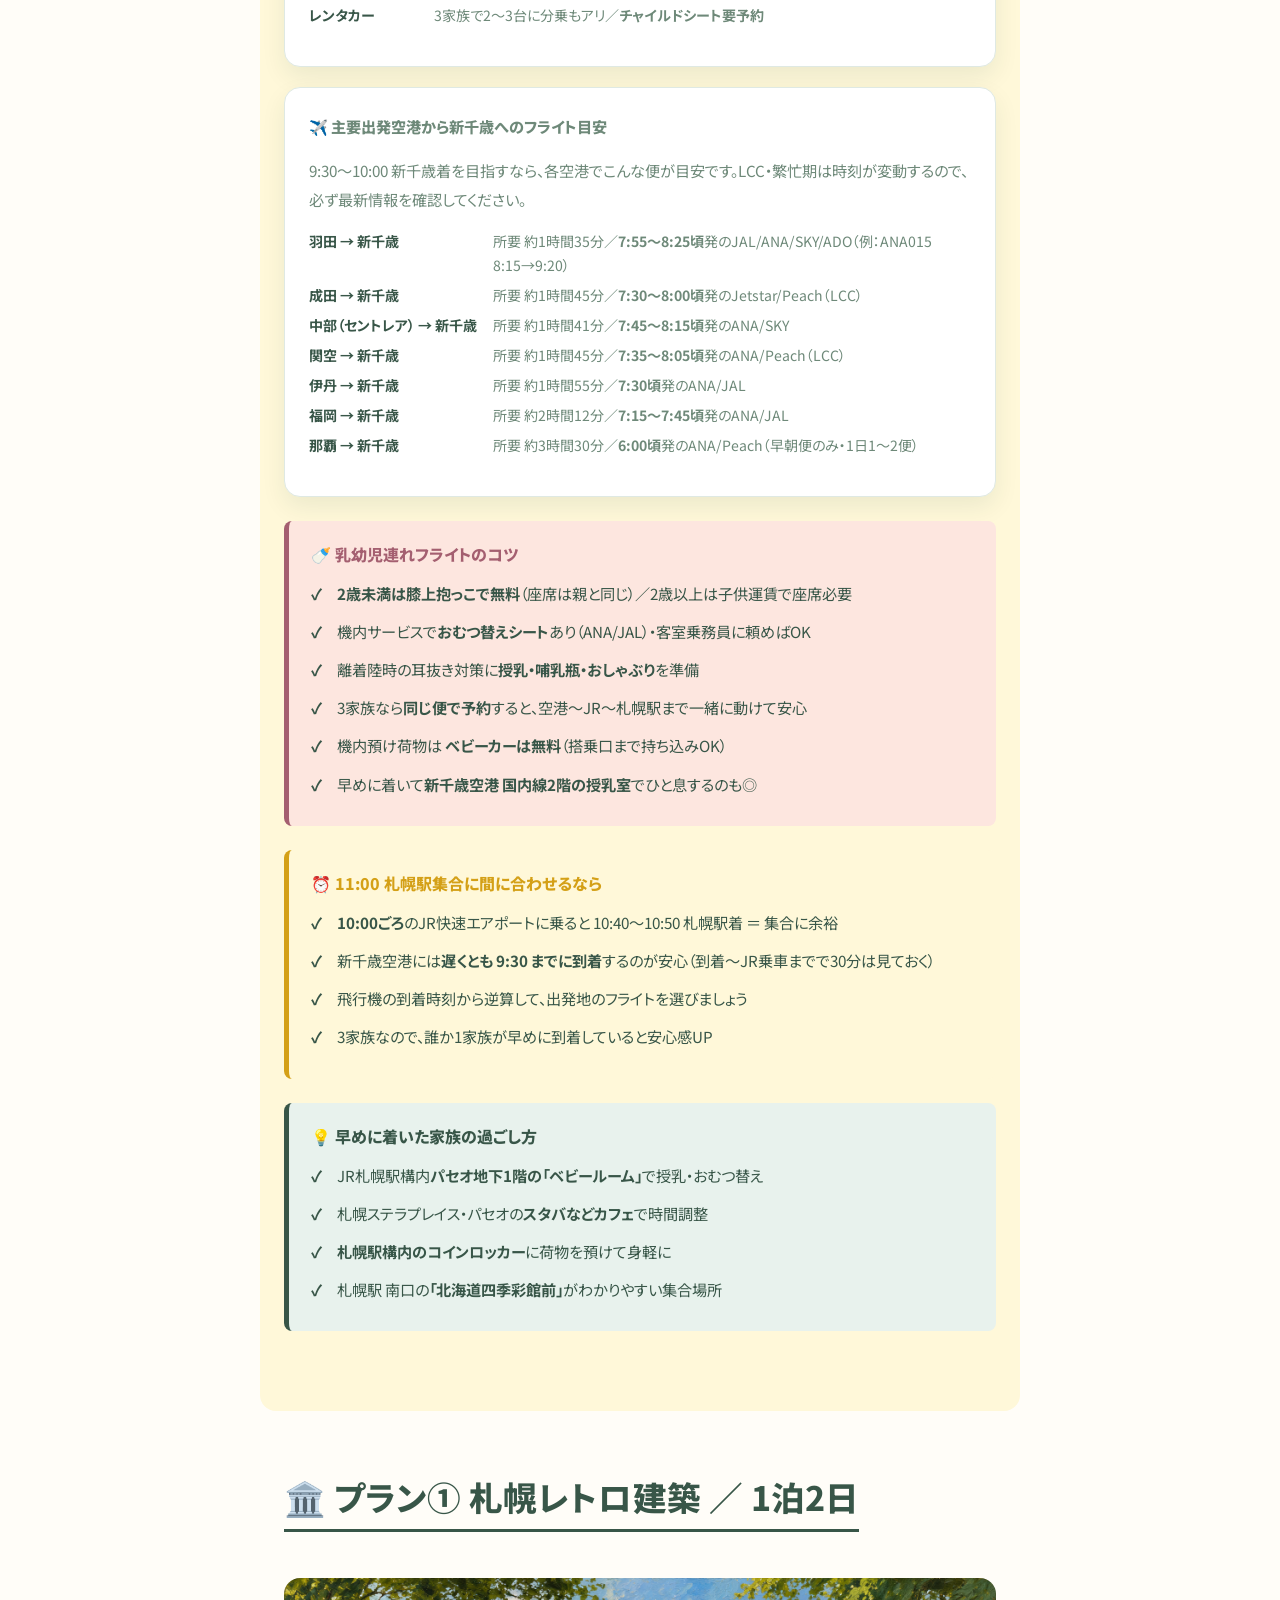
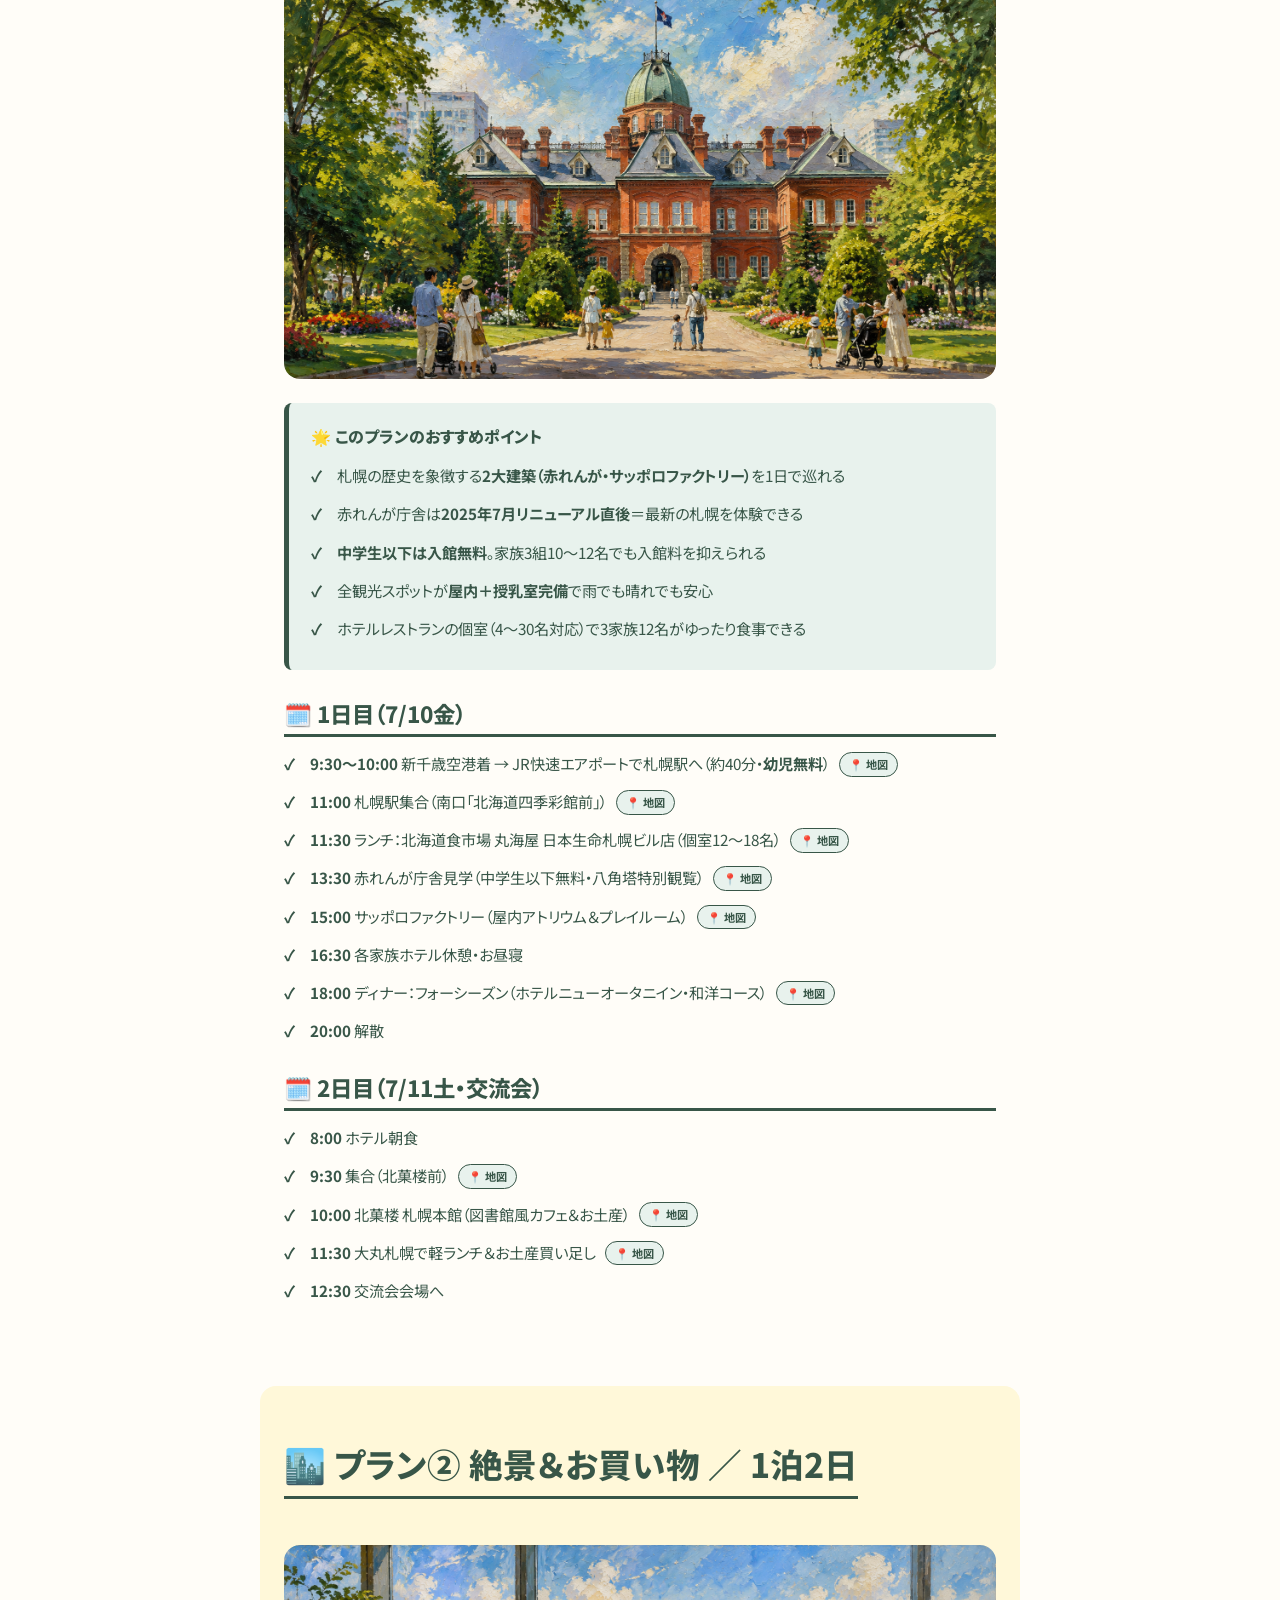
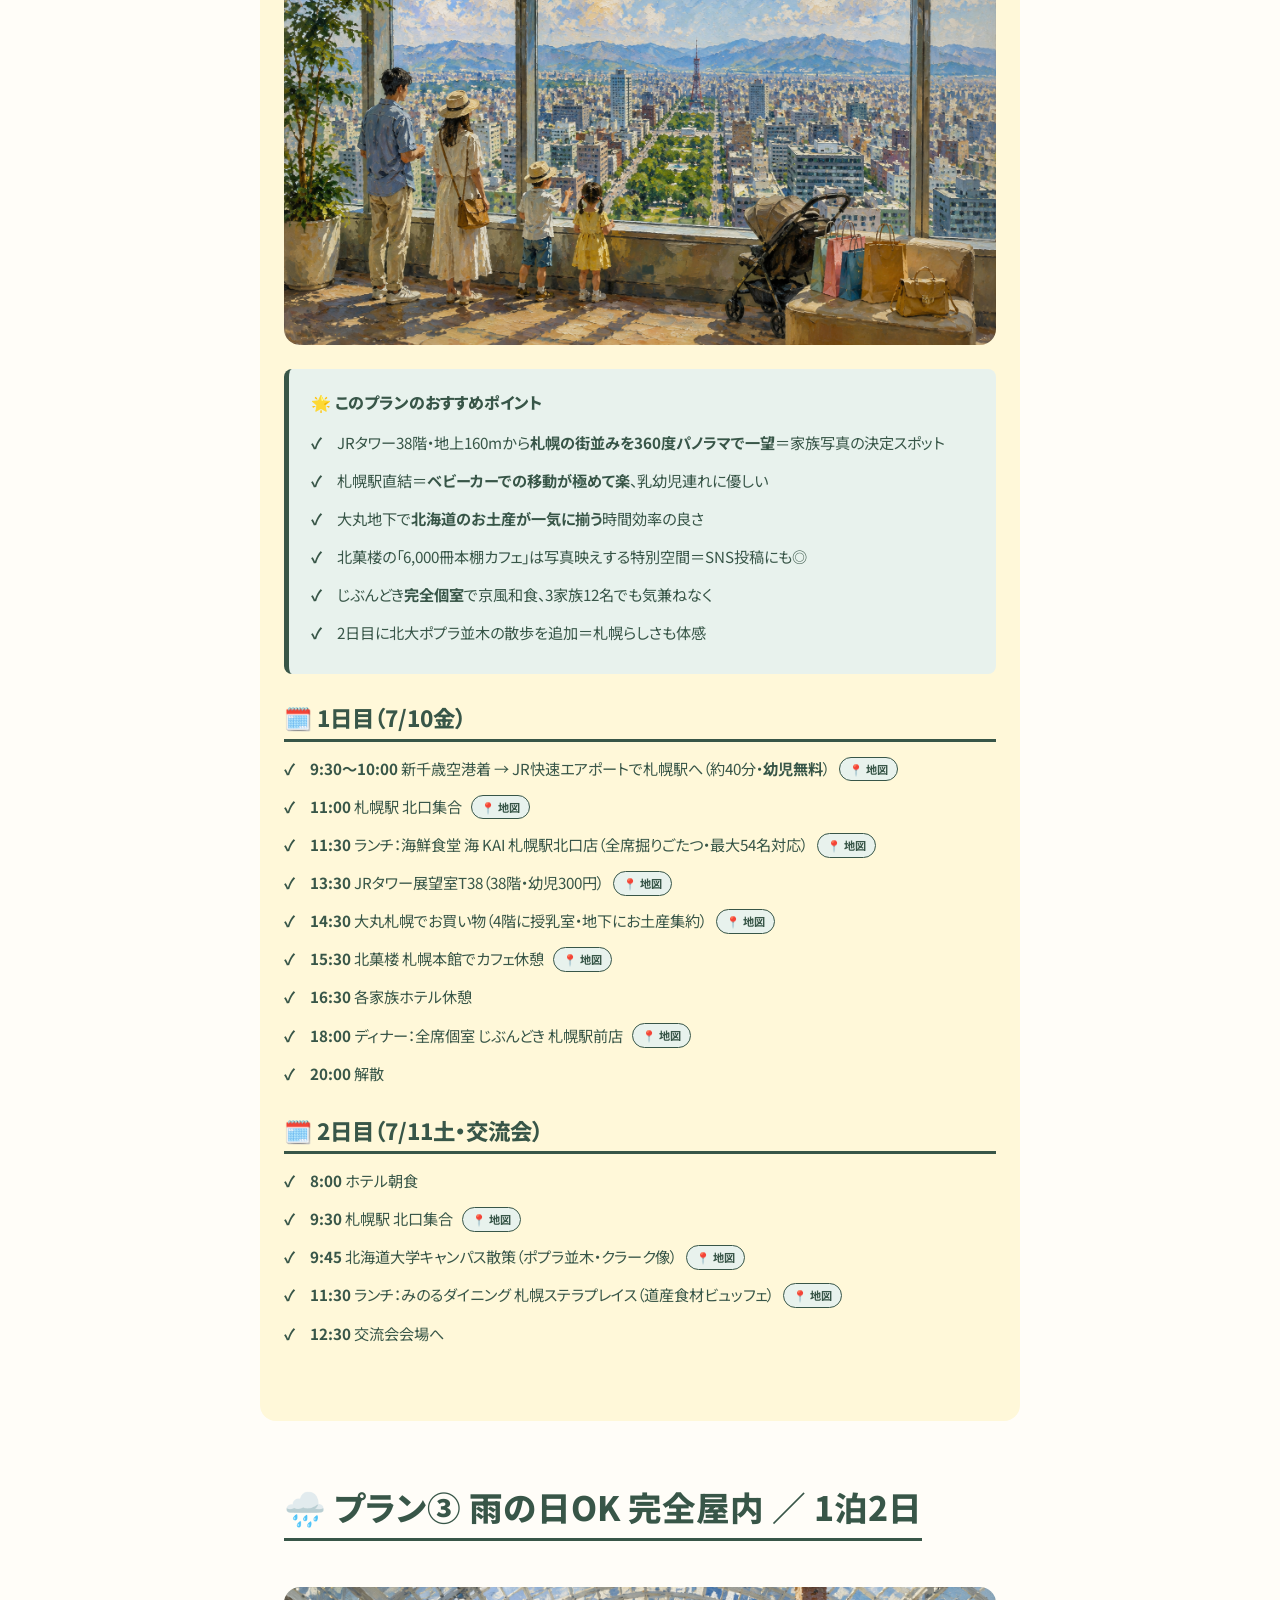
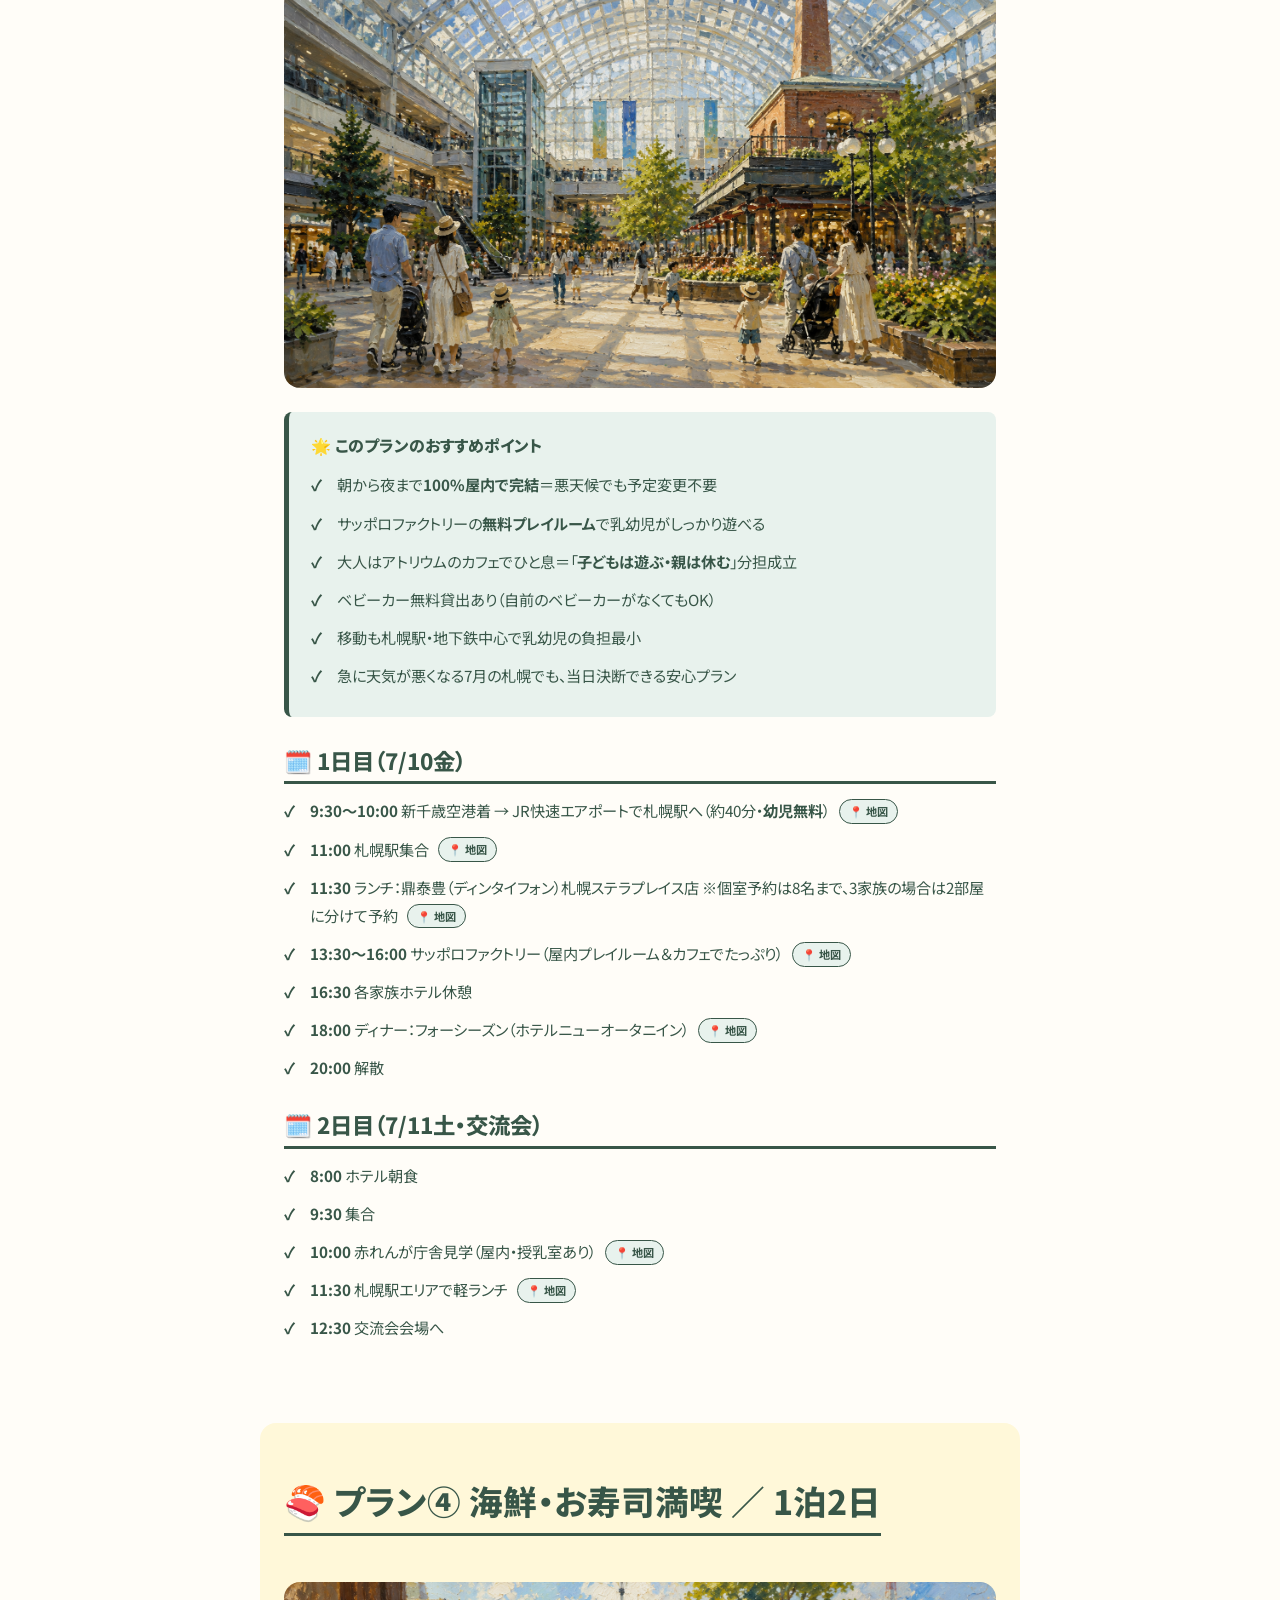
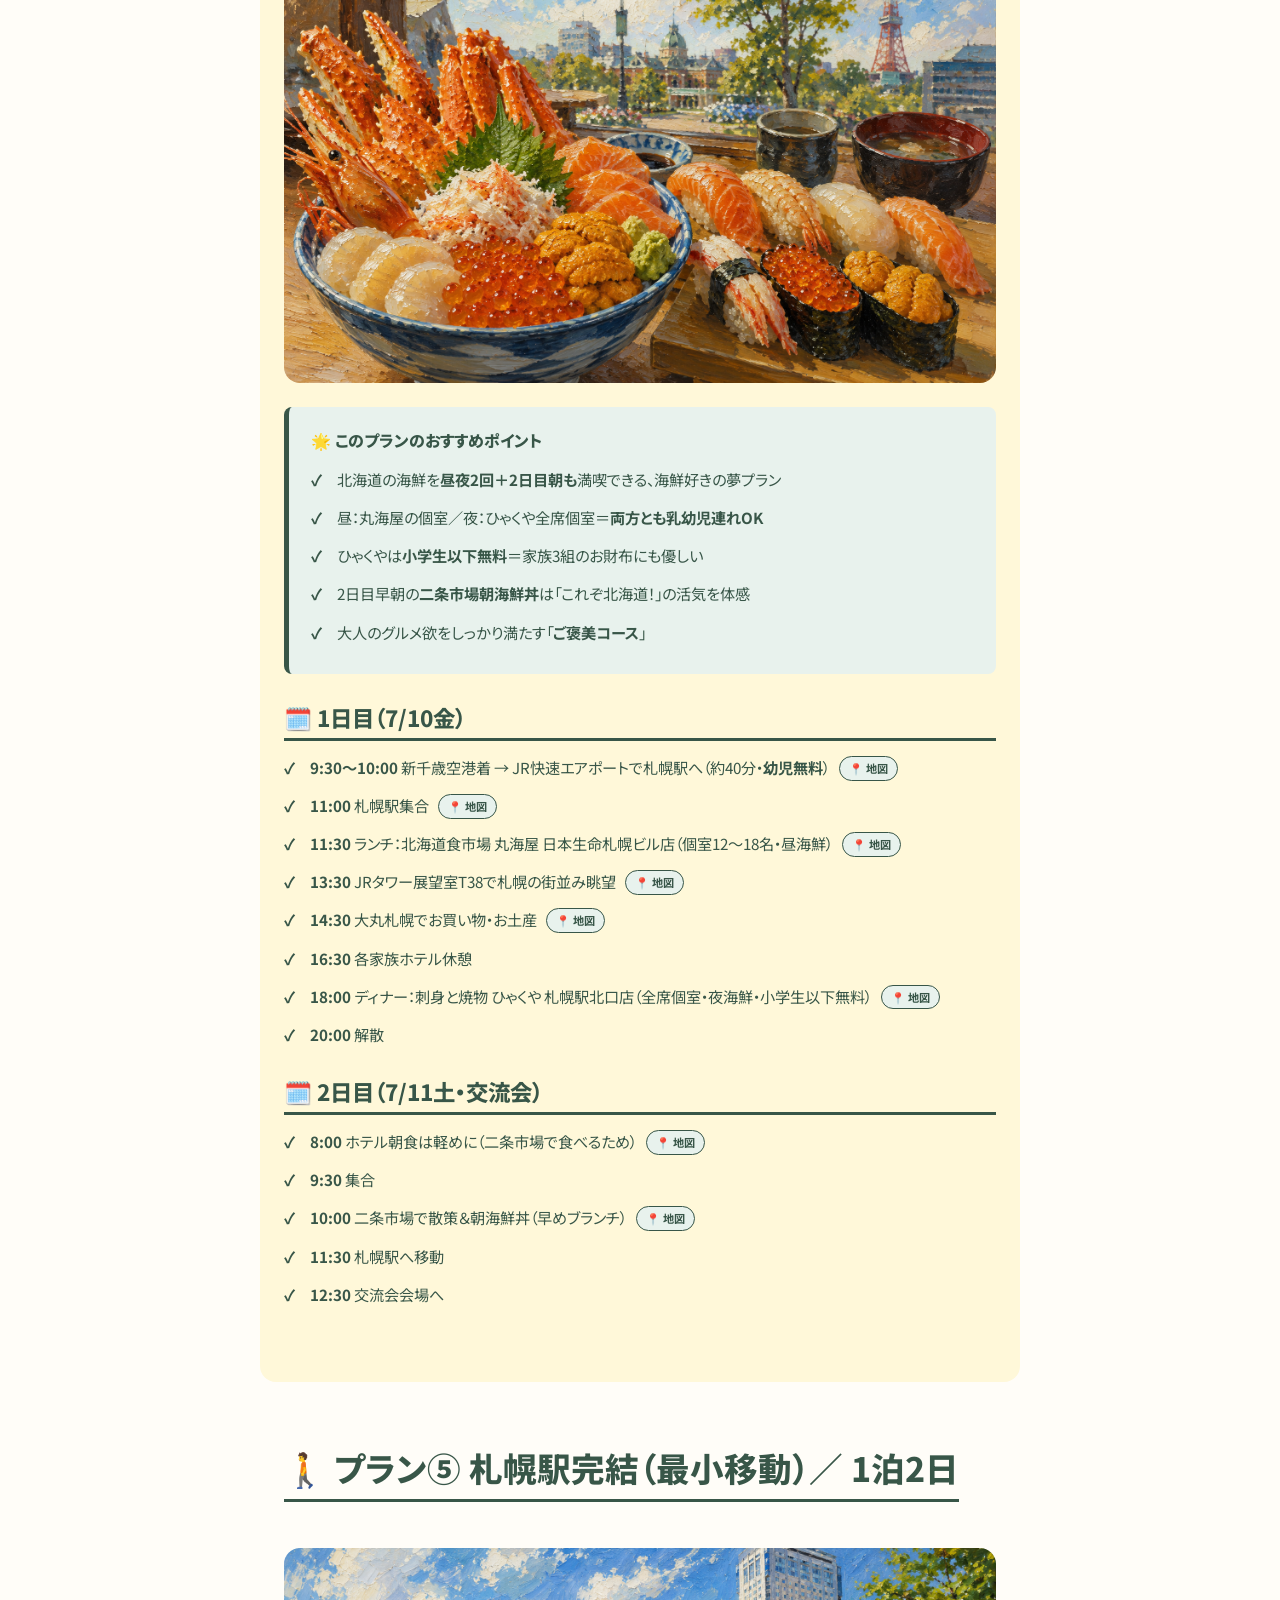
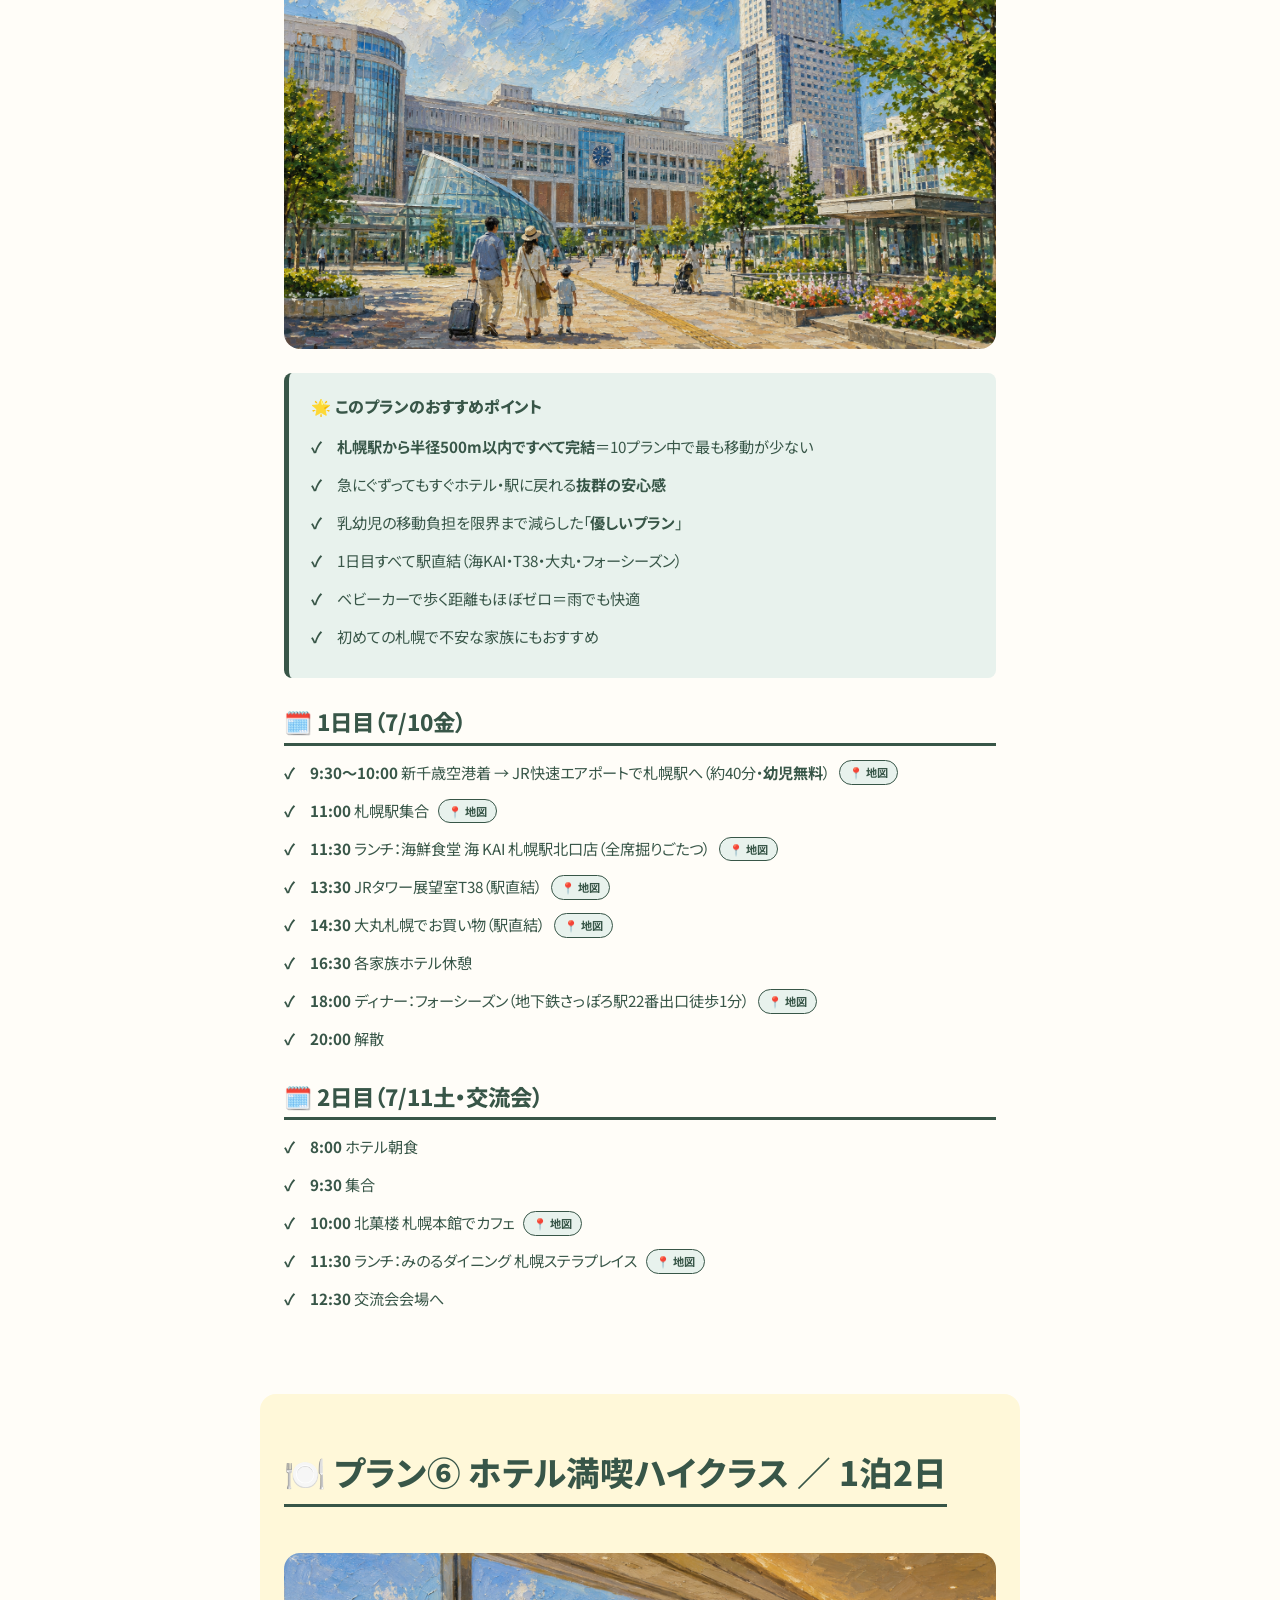
==== commit 09efd127: "各スポットに地図ピン追加（10プランで合計83個） スケジュール内の各項目にGoogle Mapsへのジャンプボタン「📍 地図」を追加。 - 札幌駅・新千歳空港・各お店・各観光地に対応 - 既存スポッ" ====
--- a/index.html
+++ b/index.html
@@ -261,22 +261,22 @@
 
         <h3 style="color:#385648; border-bottom:3px solid #385648; padding-bottom:6px;">🗓️ 1日目（7/10金）</h3>
         <ul class="list">
-          <li><strong>9:30〜10:00</strong> 新千歳空港着 → JR快速エアポートで札幌駅へ（約40分・<strong>幼児無料</strong>）</li>
-          <li><strong>11:00</strong> 札幌駅集合（南口「北海道四季彩館前」）</li>
-          <li><strong>11:30</strong> ランチ：北海道食市場 丸海屋 日本生命札幌ビル店（個室12〜18名）</li>
-          <li><strong>13:30</strong> 赤れんが庁舎見学（中学生以下無料・八角塔特別観覧）</li>
-          <li><strong>15:00</strong> サッポロファクトリー（屋内アトリウム＆プレイルーム）</li>
+          <li><strong>9:30〜10:00</strong> 新千歳空港着 → JR快速エアポートで札幌駅へ（約40分・<strong>幼児無料</strong>） <a class="map-pin" href="https://www.google.com/maps/search/?api=1&query=%E6%96%B0%E5%8D%83%E6%AD%B3%E7%A9%BA%E6%B8%AF" target="_blank" rel="noopener">📍 地図</a></li>
+          <li><strong>11:00</strong> 札幌駅集合（南口「北海道四季彩館前」） <a class="map-pin" href="https://www.google.com/maps/search/?api=1&query=JR%E6%9C%AD%E5%B9%8C%E9%A7%85" target="_blank" rel="noopener">📍 地図</a></li>
+          <li><strong>11:30</strong> ランチ：北海道食市場 丸海屋 日本生命札幌ビル店（個室12〜18名） <a class="map-pin" href="https://www.google.com/maps/search/?api=1&query=%E5%8C%97%E6%B5%B7%E9%81%93%E9%A3%9F%E5%B8%82%E5%A0%B4%20%E4%B8%B8%E6%B5%B7%E5%B1%8B%20%E6%97%A5%E6%9C%AC%E7%94%9F%E5%91%BD%E6%9C%AD%E5%B9%8C%E3%83%93%E3%83%AB%E5%BA%97" target="_blank" rel="noopener">📍 地図</a></li>
+          <li><strong>13:30</strong> 赤れんが庁舎見学（中学生以下無料・八角塔特別観覧） <a class="map-pin" href="https://www.google.com/maps/search/?api=1&query=%E5%8C%97%E6%B5%B7%E9%81%93%E5%BA%81%E6%97%A7%E6%9C%AC%E5%BA%81%E8%88%8E%20%E8%B5%A4%E3%82%8C%E3%82%93%E3%81%8C%E5%BA%81%E8%88%8E" target="_blank" rel="noopener">📍 地図</a></li>
+          <li><strong>15:00</strong> サッポロファクトリー（屋内アトリウム＆プレイルーム） <a class="map-pin" href="https://www.google.com/maps/search/?api=1&query=%E3%82%B5%E3%83%83%E3%83%9D%E3%83%AD%E3%83%95%E3%82%A1%E3%82%AF%E3%83%88%E3%83%AA%E3%83%BC" target="_blank" rel="noopener">📍 地図</a></li>
           <li><strong>16:30</strong> 各家族ホテル休憩・お昼寝</li>
-          <li><strong>18:00</strong> ディナー：フォーシーズン（ホテルニューオータニイン・和洋コース）</li>
+          <li><strong>18:00</strong> ディナー：フォーシーズン（ホテルニューオータニイン・和洋コース） <a class="map-pin" href="https://www.google.com/maps/search/?api=1&query=%E3%83%9B%E3%83%86%E3%83%AB%E3%83%8B%E3%83%A5%E3%83%BC%E3%82%AA%E3%83%BC%E3%82%BF%E3%83%8B%E3%82%A4%E3%83%B3%E6%9C%AD%E5%B9%8C%20%E3%83%AC%E3%82%B9%E3%83%88%E3%83%A9%E3%83%B3%E3%83%95%E3%82%A9%E3%83%BC%E3%82%B7%E3%83%BC%E3%82%BA%E3%83%B3" target="_blank" rel="noopener">📍 地図</a></li>
           <li><strong>20:00</strong> 解散</li>
         </ul>
 
         <h3 style="color:#385648; border-bottom:3px solid #385648; padding-bottom:6px;">🗓️ 2日目（7/11土・交流会）</h3>
         <ul class="list">
           <li><strong>8:00</strong> ホテル朝食</li>
-          <li><strong>9:30</strong> 集合（北菓楼前）</li>
-          <li><strong>10:00</strong> 北菓楼 札幌本館（図書館風カフェ＆お土産）</li>
-          <li><strong>11:30</strong> 大丸札幌で軽ランチ＆お土産買い足し</li>
+          <li><strong>9:30</strong> 集合（北菓楼前） <a class="map-pin" href="https://www.google.com/maps/search/?api=1&query=%E5%8C%97%E8%8F%93%E6%A5%BC%20%E6%9C%AD%E5%B9%8C%E6%9C%AC%E9%A4%A8" target="_blank" rel="noopener">📍 地図</a></li>
+          <li><strong>10:00</strong> 北菓楼 札幌本館（図書館風カフェ＆お土産） <a class="map-pin" href="https://www.google.com/maps/search/?api=1&query=%E5%8C%97%E8%8F%93%E6%A5%BC%20%E6%9C%AD%E5%B9%8C%E6%9C%AC%E9%A4%A8" target="_blank" rel="noopener">📍 地図</a></li>
+          <li><strong>11:30</strong> 大丸札幌で軽ランチ＆お土産買い足し <a class="map-pin" href="https://www.google.com/maps/search/?api=1&query=%E5%A4%A7%E4%B8%B8%E6%9C%AD%E5%B9%8C" target="_blank" rel="noopener">📍 地図</a></li>
           <li><strong>12:30</strong> 交流会会場へ</li>
         </ul>
       </section>
@@ -300,23 +300,23 @@
 
         <h3 style="color:#385648; border-bottom:3px solid #385648; padding-bottom:6px;">🗓️ 1日目（7/10金）</h3>
         <ul class="list">
-          <li><strong>9:30〜10:00</strong> 新千歳空港着 → JR快速エアポートで札幌駅へ（約40分・<strong>幼児無料</strong>）</li>
-          <li><strong>11:00</strong> 札幌駅 北口集合</li>
-          <li><strong>11:30</strong> ランチ：海鮮食堂 海 KAI 札幌駅北口店（全席掘りごたつ・最大54名対応）</li>
-          <li><strong>13:30</strong> JRタワー展望室T38（38階・幼児300円）</li>
-          <li><strong>14:30</strong> 大丸札幌でお買い物（4階に授乳室・地下にお土産集約）</li>
-          <li><strong>15:30</strong> 北菓楼 札幌本館でカフェ休憩</li>
+          <li><strong>9:30〜10:00</strong> 新千歳空港着 → JR快速エアポートで札幌駅へ（約40分・<strong>幼児無料</strong>） <a class="map-pin" href="https://www.google.com/maps/search/?api=1&query=%E6%96%B0%E5%8D%83%E6%AD%B3%E7%A9%BA%E6%B8%AF" target="_blank" rel="noopener">📍 地図</a></li>
+          <li><strong>11:00</strong> 札幌駅 北口集合 <a class="map-pin" href="https://www.google.com/maps/search/?api=1&query=JR%E6%9C%AD%E5%B9%8C%E9%A7%85%20%E5%8C%97%E5%8F%A3" target="_blank" rel="noopener">📍 地図</a></li>
+          <li><strong>11:30</strong> ランチ：海鮮食堂 海 KAI 札幌駅北口店（全席掘りごたつ・最大54名対応） <a class="map-pin" href="https://www.google.com/maps/search/?api=1&query=%E6%B5%B7%E9%AE%AE%E9%A3%9F%E5%A0%82%20%E6%B5%B7%20KAI%20%E6%9C%AD%E5%B9%8C%E9%A7%85%E5%8C%97%E5%8F%A3%E5%BA%97" target="_blank" rel="noopener">📍 地図</a></li>
+          <li><strong>13:30</strong> JRタワー展望室T38（38階・幼児300円） <a class="map-pin" href="https://www.google.com/maps/search/?api=1&query=JR%E3%82%BF%E3%83%AF%E3%83%BC%E5%B1%95%E6%9C%9B%E5%AE%A4T38" target="_blank" rel="noopener">📍 地図</a></li>
+          <li><strong>14:30</strong> 大丸札幌でお買い物（4階に授乳室・地下にお土産集約） <a class="map-pin" href="https://www.google.com/maps/search/?api=1&query=%E5%A4%A7%E4%B8%B8%E6%9C%AD%E5%B9%8C" target="_blank" rel="noopener">📍 地図</a></li>
+          <li><strong>15:30</strong> 北菓楼 札幌本館でカフェ休憩 <a class="map-pin" href="https://www.google.com/maps/search/?api=1&query=%E5%8C%97%E8%8F%93%E6%A5%BC%20%E6%9C%AD%E5%B9%8C%E6%9C%AC%E9%A4%A8" target="_blank" rel="noopener">📍 地図</a></li>
           <li><strong>16:30</strong> 各家族ホテル休憩</li>
-          <li><strong>18:00</strong> ディナー：全席個室 じぶんどき 札幌駅前店</li>
+          <li><strong>18:00</strong> ディナー：全席個室 じぶんどき 札幌駅前店 <a class="map-pin" href="https://www.google.com/maps/search/?api=1&query=%E3%81%98%E3%81%B6%E3%82%93%E3%81%A9%E3%81%8D%20%E6%9C%AD%E5%B9%8C%E9%A7%85%E5%89%8D%E5%BA%97" target="_blank" rel="noopener">📍 地図</a></li>
           <li><strong>20:00</strong> 解散</li>
         </ul>
 
         <h3 style="color:#385648; border-bottom:3px solid #385648; padding-bottom:6px;">🗓️ 2日目（7/11土・交流会）</h3>
         <ul class="list">
           <li><strong>8:00</strong> ホテル朝食</li>
-          <li><strong>9:30</strong> 札幌駅 北口集合</li>
-          <li><strong>9:45</strong> 北海道大学キャンパス散策（ポプラ並木・クラーク像）</li>
-          <li><strong>11:30</strong> ランチ：みのるダイニング 札幌ステラプレイス（道産食材ビュッフェ）</li>
+          <li><strong>9:30</strong> 札幌駅 北口集合 <a class="map-pin" href="https://www.google.com/maps/search/?api=1&query=JR%E6%9C%AD%E5%B9%8C%E9%A7%85%20%E5%8C%97%E5%8F%A3" target="_blank" rel="noopener">📍 地図</a></li>
+          <li><strong>9:45</strong> 北海道大学キャンパス散策（ポプラ並木・クラーク像） <a class="map-pin" href="https://www.google.com/maps/search/?api=1&query=%E5%8C%97%E6%B5%B7%E9%81%93%E5%A4%A7%E5%AD%A6%20%E6%9C%AD%E5%B9%8C%E3%82%AD%E3%83%A3%E3%83%B3%E3%83%91%E3%82%B9" target="_blank" rel="noopener">📍 地図</a></li>
+          <li><strong>11:30</strong> ランチ：みのるダイニング 札幌ステラプレイス（道産食材ビュッフェ） <a class="map-pin" href="https://www.google.com/maps/search/?api=1&query=%E3%81%BF%E3%81%AE%E3%82%8B%E3%83%80%E3%82%A4%E3%83%8B%E3%83%B3%E3%82%B0%20%E6%9C%AD%E5%B9%8C%E3%82%B9%E3%83%86%E3%83%A9%E3%83%97%E3%83%AC%E3%82%A4%E3%82%B9" target="_blank" rel="noopener">📍 地図</a></li>
           <li><strong>12:30</strong> 交流会会場へ</li>
         </ul>
       </section>
@@ -340,12 +340,12 @@
 
         <h3 style="color:#385648; border-bottom:3px solid #385648; padding-bottom:6px;">🗓️ 1日目（7/10金）</h3>
         <ul class="list">
-          <li><strong>9:30〜10:00</strong> 新千歳空港着 → JR快速エアポートで札幌駅へ（約40分・<strong>幼児無料</strong>）</li>
-          <li><strong>11:00</strong> 札幌駅集合</li>
-          <li><strong>11:30</strong> ランチ：鼎泰豊（ディンタイフォン）札幌ステラプレイス店 ※個室予約は8名まで、3家族の場合は2部屋に分けて予約</li>
-          <li><strong>13:30〜16:00</strong> サッポロファクトリー（屋内プレイルーム＆カフェでたっぷり）</li>
+          <li><strong>9:30〜10:00</strong> 新千歳空港着 → JR快速エアポートで札幌駅へ（約40分・<strong>幼児無料</strong>） <a class="map-pin" href="https://www.google.com/maps/search/?api=1&query=%E6%96%B0%E5%8D%83%E6%AD%B3%E7%A9%BA%E6%B8%AF" target="_blank" rel="noopener">📍 地図</a></li>
+          <li><strong>11:00</strong> 札幌駅集合 <a class="map-pin" href="https://www.google.com/maps/search/?api=1&query=JR%E6%9C%AD%E5%B9%8C%E9%A7%85" target="_blank" rel="noopener">📍 地図</a></li>
+          <li><strong>11:30</strong> ランチ：鼎泰豊（ディンタイフォン）札幌ステラプレイス店 ※個室予約は8名まで、3家族の場合は2部屋に分けて予約 <a class="map-pin" href="https://www.google.com/maps/search/?api=1&query=%E9%BC%8E%E6%B3%B0%E8%B1%8A%20%E6%9C%AD%E5%B9%8C%E3%82%B9%E3%83%86%E3%83%A9%E3%83%97%E3%83%AC%E3%82%A4%E3%82%B9%E5%BA%97" target="_blank" rel="noopener">📍 地図</a></li>
+          <li><strong>13:30〜16:00</strong> サッポロファクトリー（屋内プレイルーム＆カフェでたっぷり） <a class="map-pin" href="https://www.google.com/maps/search/?api=1&query=%E3%82%B5%E3%83%83%E3%83%9D%E3%83%AD%E3%83%95%E3%82%A1%E3%82%AF%E3%83%88%E3%83%AA%E3%83%BC" target="_blank" rel="noopener">📍 地図</a></li>
           <li><strong>16:30</strong> 各家族ホテル休憩</li>
-          <li><strong>18:00</strong> ディナー：フォーシーズン（ホテルニューオータニイン）</li>
+          <li><strong>18:00</strong> ディナー：フォーシーズン（ホテルニューオータニイン） <a class="map-pin" href="https://www.google.com/maps/search/?api=1&query=%E3%83%9B%E3%83%86%E3%83%AB%E3%83%8B%E3%83%A5%E3%83%BC%E3%82%AA%E3%83%BC%E3%82%BF%E3%83%8B%E3%82%A4%E3%83%B3%E6%9C%AD%E5%B9%8C%20%E3%83%AC%E3%82%B9%E3%83%88%E3%83%A9%E3%83%B3%E3%83%95%E3%82%A9%E3%83%BC%E3%82%B7%E3%83%BC%E3%82%BA%E3%83%B3" target="_blank" rel="noopener">📍 地図</a></li>
           <li><strong>20:00</strong> 解散</li>
         </ul>
 
@@ -353,8 +353,8 @@
         <ul class="list">
           <li><strong>8:00</strong> ホテル朝食</li>
           <li><strong>9:30</strong> 集合</li>
-          <li><strong>10:00</strong> 赤れんが庁舎見学（屋内・授乳室あり）</li>
-          <li><strong>11:30</strong> 札幌駅エリアで軽ランチ</li>
+          <li><strong>10:00</strong> 赤れんが庁舎見学（屋内・授乳室あり） <a class="map-pin" href="https://www.google.com/maps/search/?api=1&query=%E5%8C%97%E6%B5%B7%E9%81%93%E5%BA%81%E6%97%A7%E6%9C%AC%E5%BA%81%E8%88%8E%20%E8%B5%A4%E3%82%8C%E3%82%93%E3%81%8C%E5%BA%81%E8%88%8E" target="_blank" rel="noopener">📍 地図</a></li>
+          <li><strong>11:30</strong> 札幌駅エリアで軽ランチ <a class="map-pin" href="https://www.google.com/maps/search/?api=1&query=JR%E6%9C%AD%E5%B9%8C%E9%A7%85" target="_blank" rel="noopener">📍 地図</a></li>
           <li><strong>12:30</strong> 交流会会場へ</li>
         </ul>
       </section>
@@ -377,21 +377,21 @@
 
         <h3 style="color:#385648; border-bottom:3px solid #385648; padding-bottom:6px;">🗓️ 1日目（7/10金）</h3>
         <ul class="list">
-          <li><strong>9:30〜10:00</strong> 新千歳空港着 → JR快速エアポートで札幌駅へ（約40分・<strong>幼児無料</strong>）</li>
-          <li><strong>11:00</strong> 札幌駅集合</li>
-          <li><strong>11:30</strong> ランチ：北海道食市場 丸海屋 日本生命札幌ビル店（個室12〜18名・昼海鮮）</li>
-          <li><strong>13:30</strong> JRタワー展望室T38で札幌の街並み眺望</li>
-          <li><strong>14:30</strong> 大丸札幌でお買い物・お土産</li>
+          <li><strong>9:30〜10:00</strong> 新千歳空港着 → JR快速エアポートで札幌駅へ（約40分・<strong>幼児無料</strong>） <a class="map-pin" href="https://www.google.com/maps/search/?api=1&query=%E6%96%B0%E5%8D%83%E6%AD%B3%E7%A9%BA%E6%B8%AF" target="_blank" rel="noopener">📍 地図</a></li>
+          <li><strong>11:00</strong> 札幌駅集合 <a class="map-pin" href="https://www.google.com/maps/search/?api=1&query=JR%E6%9C%AD%E5%B9%8C%E9%A7%85" target="_blank" rel="noopener">📍 地図</a></li>
+          <li><strong>11:30</strong> ランチ：北海道食市場 丸海屋 日本生命札幌ビル店（個室12〜18名・昼海鮮） <a class="map-pin" href="https://www.google.com/maps/search/?api=1&query=%E5%8C%97%E6%B5%B7%E9%81%93%E9%A3%9F%E5%B8%82%E5%A0%B4%20%E4%B8%B8%E6%B5%B7%E5%B1%8B%20%E6%97%A5%E6%9C%AC%E7%94%9F%E5%91%BD%E6%9C%AD%E5%B9%8C%E3%83%93%E3%83%AB%E5%BA%97" target="_blank" rel="noopener">📍 地図</a></li>
+          <li><strong>13:30</strong> JRタワー展望室T38で札幌の街並み眺望 <a class="map-pin" href="https://www.google.com/maps/search/?api=1&query=JR%E3%82%BF%E3%83%AF%E3%83%BC%E5%B1%95%E6%9C%9B%E5%AE%A4T38" target="_blank" rel="noopener">📍 地図</a></li>
+          <li><strong>14:30</strong> 大丸札幌でお買い物・お土産 <a class="map-pin" href="https://www.google.com/maps/search/?api=1&query=%E5%A4%A7%E4%B8%B8%E6%9C%AD%E5%B9%8C" target="_blank" rel="noopener">📍 地図</a></li>
           <li><strong>16:30</strong> 各家族ホテル休憩</li>
-          <li><strong>18:00</strong> ディナー：刺身と焼物 ひゃくや 札幌駅北口店（全席個室・夜海鮮・小学生以下無料）</li>
+          <li><strong>18:00</strong> ディナー：刺身と焼物 ひゃくや 札幌駅北口店（全席個室・夜海鮮・小学生以下無料） <a class="map-pin" href="https://www.google.com/maps/search/?api=1&query=%E5%88%BA%E8%BA%AB%E3%81%A8%E7%84%BC%E7%89%A9%20%E3%81%B2%E3%82%83%E3%81%8F%E3%82%84%20%E6%9C%AD%E5%B9%8C%E9%A7%85%E5%8C%97%E5%8F%A3%E5%BA%97" target="_blank" rel="noopener">📍 地図</a></li>
           <li><strong>20:00</strong> 解散</li>
         </ul>
 
         <h3 style="color:#385648; border-bottom:3px solid #385648; padding-bottom:6px;">🗓️ 2日目（7/11土・交流会）</h3>
         <ul class="list">
-          <li><strong>8:00</strong> ホテル朝食は軽めに（二条市場で食べるため）</li>
+          <li><strong>8:00</strong> ホテル朝食は軽めに（二条市場で食べるため） <a class="map-pin" href="https://www.google.com/maps/search/?api=1&query=%E4%BA%8C%E6%9D%A1%E5%B8%82%E5%A0%B4%20%E6%9C%AD%E5%B9%8C" target="_blank" rel="noopener">📍 地図</a></li>
           <li><strong>9:30</strong> 集合</li>
-          <li><strong>10:00</strong> 二条市場で散策＆朝海鮮丼（早めブランチ）</li>
+          <li><strong>10:00</strong> 二条市場で散策＆朝海鮮丼（早めブランチ） <a class="map-pin" href="https://www.google.com/maps/search/?api=1&query=%E4%BA%8C%E6%9D%A1%E5%B8%82%E5%A0%B4%20%E6%9C%AD%E5%B9%8C" target="_blank" rel="noopener">📍 地図</a></li>
           <li><strong>11:30</strong> 札幌駅へ移動</li>
           <li><strong>12:30</strong> 交流会会場へ</li>
         </ul>
@@ -416,13 +416,13 @@
 
         <h3 style="color:#385648; border-bottom:3px solid #385648; padding-bottom:6px;">🗓️ 1日目（7/10金）</h3>
         <ul class="list">
-          <li><strong>9:30〜10:00</strong> 新千歳空港着 → JR快速エアポートで札幌駅へ（約40分・<strong>幼児無料</strong>）</li>
-          <li><strong>11:00</strong> 札幌駅集合</li>
-          <li><strong>11:30</strong> ランチ：海鮮食堂 海 KAI 札幌駅北口店（全席掘りごたつ）</li>
-          <li><strong>13:30</strong> JRタワー展望室T38（駅直結）</li>
-          <li><strong>14:30</strong> 大丸札幌でお買い物（駅直結）</li>
+          <li><strong>9:30〜10:00</strong> 新千歳空港着 → JR快速エアポートで札幌駅へ（約40分・<strong>幼児無料</strong>） <a class="map-pin" href="https://www.google.com/maps/search/?api=1&query=%E6%96%B0%E5%8D%83%E6%AD%B3%E7%A9%BA%E6%B8%AF" target="_blank" rel="noopener">📍 地図</a></li>
+          <li><strong>11:00</strong> 札幌駅集合 <a class="map-pin" href="https://www.google.com/maps/search/?api=1&query=JR%E6%9C%AD%E5%B9%8C%E9%A7%85" target="_blank" rel="noopener">📍 地図</a></li>
+          <li><strong>11:30</strong> ランチ：海鮮食堂 海 KAI 札幌駅北口店（全席掘りごたつ） <a class="map-pin" href="https://www.google.com/maps/search/?api=1&query=%E6%B5%B7%E9%AE%AE%E9%A3%9F%E5%A0%82%20%E6%B5%B7%20KAI%20%E6%9C%AD%E5%B9%8C%E9%A7%85%E5%8C%97%E5%8F%A3%E5%BA%97" target="_blank" rel="noopener">📍 地図</a></li>
+          <li><strong>13:30</strong> JRタワー展望室T38（駅直結） <a class="map-pin" href="https://www.google.com/maps/search/?api=1&query=JR%E3%82%BF%E3%83%AF%E3%83%BC%E5%B1%95%E6%9C%9B%E5%AE%A4T38" target="_blank" rel="noopener">📍 地図</a></li>
+          <li><strong>14:30</strong> 大丸札幌でお買い物（駅直結） <a class="map-pin" href="https://www.google.com/maps/search/?api=1&query=%E5%A4%A7%E4%B8%B8%E6%9C%AD%E5%B9%8C" target="_blank" rel="noopener">📍 地図</a></li>
           <li><strong>16:30</strong> 各家族ホテル休憩</li>
-          <li><strong>18:00</strong> ディナー：フォーシーズン（地下鉄さっぽろ駅22番出口徒歩1分）</li>
+          <li><strong>18:00</strong> ディナー：フォーシーズン（地下鉄さっぽろ駅22番出口徒歩1分） <a class="map-pin" href="https://www.google.com/maps/search/?api=1&query=%E3%83%9B%E3%83%86%E3%83%AB%E3%83%8B%E3%83%A5%E3%83%BC%E3%82%AA%E3%83%BC%E3%82%BF%E3%83%8B%E3%82%A4%E3%83%B3%E6%9C%AD%E5%B9%8C%20%E3%83%AC%E3%82%B9%E3%83%88%E3%83%A9%E3%83%B3%E3%83%95%E3%82%A9%E3%83%BC%E3%82%B7%E3%83%BC%E3%82%BA%E3%83%B3" target="_blank" rel="noopener">📍 地図</a></li>
           <li><strong>20:00</strong> 解散</li>
         </ul>
 
@@ -430,8 +430,8 @@
         <ul class="list">
           <li><strong>8:00</strong> ホテル朝食</li>
           <li><strong>9:30</strong> 集合</li>
-          <li><strong>10:00</strong> 北菓楼 札幌本館でカフェ</li>
-          <li><strong>11:30</strong> ランチ：みのるダイニング 札幌ステラプレイス</li>
+          <li><strong>10:00</strong> 北菓楼 札幌本館でカフェ <a class="map-pin" href="https://www.google.com/maps/search/?api=1&query=%E5%8C%97%E8%8F%93%E6%A5%BC%20%E6%9C%AD%E5%B9%8C%E6%9C%AC%E9%A4%A8" target="_blank" rel="noopener">📍 地図</a></li>
+          <li><strong>11:30</strong> ランチ：みのるダイニング 札幌ステラプレイス <a class="map-pin" href="https://www.google.com/maps/search/?api=1&query=%E3%81%BF%E3%81%AE%E3%82%8B%E3%83%80%E3%82%A4%E3%83%8B%E3%83%B3%E3%82%B0%20%E6%9C%AD%E5%B9%8C%E3%82%B9%E3%83%86%E3%83%A9%E3%83%97%E3%83%AC%E3%82%A4%E3%82%B9" target="_blank" rel="noopener">📍 地図</a></li>
           <li><strong>12:30</strong> 交流会会場へ</li>
         </ul>
       </section>
@@ -455,13 +455,13 @@
 
         <h3 style="color:#385648; border-bottom:3px solid #385648; padding-bottom:6px;">🗓️ 1日目（7/10金）</h3>
         <ul class="list">
-          <li><strong>9:30〜10:00</strong> 新千歳空港着 → JR快速エアポートで札幌駅へ（約40分・<strong>幼児無料</strong>）</li>
-          <li><strong>11:00</strong> 札幌駅集合</li>
-          <li><strong>12:00</strong> ランチ：SKY J（JRタワーホテル日航札幌・35F／パノラマビュッフェ／個室別途）</li>
-          <li><strong>13:30</strong> JRタワー展望室T38（同建物・絶景）</li>
-          <li><strong>14:30</strong> 北菓楼 札幌本館でカフェ</li>
+          <li><strong>9:30〜10:00</strong> 新千歳空港着 → JR快速エアポートで札幌駅へ（約40分・<strong>幼児無料</strong>） <a class="map-pin" href="https://www.google.com/maps/search/?api=1&query=%E6%96%B0%E5%8D%83%E6%AD%B3%E7%A9%BA%E6%B8%AF" target="_blank" rel="noopener">📍 地図</a></li>
+          <li><strong>11:00</strong> 札幌駅集合 <a class="map-pin" href="https://www.google.com/maps/search/?api=1&query=JR%E6%9C%AD%E5%B9%8C%E9%A7%85" target="_blank" rel="noopener">📍 地図</a></li>
+          <li><strong>12:00</strong> ランチ：SKY J（JRタワーホテル日航札幌・35F／パノラマビュッフェ／個室別途） <a class="map-pin" href="https://www.google.com/maps/search/?api=1&query=JR%E3%82%BF%E3%83%AF%E3%83%BC%E3%83%9B%E3%83%86%E3%83%AB%E6%97%A5%E8%88%AA%E6%9C%AD%E5%B9%8C" target="_blank" rel="noopener">📍 地図</a></li>
+          <li><strong>13:30</strong> JRタワー展望室T38（同建物・絶景） <a class="map-pin" href="https://www.google.com/maps/search/?api=1&query=JR%E3%82%BF%E3%83%AF%E3%83%BC%E5%B1%95%E6%9C%9B%E5%AE%A4T38" target="_blank" rel="noopener">📍 地図</a></li>
+          <li><strong>14:30</strong> 北菓楼 札幌本館でカフェ <a class="map-pin" href="https://www.google.com/maps/search/?api=1&query=%E5%8C%97%E8%8F%93%E6%A5%BC%20%E6%9C%AD%E5%B9%8C%E6%9C%AC%E9%A4%A8" target="_blank" rel="noopener">📍 地図</a></li>
           <li><strong>16:30</strong> 各家族ホテル休憩</li>
-          <li><strong>18:00</strong> ディナー：フォーシーズン</li>
+          <li><strong>18:00</strong> ディナー：フォーシーズン <a class="map-pin" href="https://www.google.com/maps/search/?api=1&query=%E3%83%9B%E3%83%86%E3%83%AB%E3%83%8B%E3%83%A5%E3%83%BC%E3%82%AA%E3%83%BC%E3%82%BF%E3%83%8B%E3%82%A4%E3%83%B3%E6%9C%AD%E5%B9%8C%20%E3%83%AC%E3%82%B9%E3%83%88%E3%83%A9%E3%83%B3%E3%83%95%E3%82%A9%E3%83%BC%E3%82%B7%E3%83%BC%E3%82%BA%E3%83%B3" target="_blank" rel="noopener">📍 地図</a></li>
           <li><strong>20:00</strong> 解散</li>
         </ul>
 
@@ -469,8 +469,8 @@
         <ul class="list">
           <li><strong>8:00</strong> ホテル朝食ビュッフェ（ハイクラス満喫）</li>
           <li><strong>9:30</strong> 集合</li>
-          <li><strong>10:00</strong> 大丸札幌でお買い物・お土産</li>
-          <li><strong>11:30</strong> 札幌駅エリアで軽ランチ</li>
+          <li><strong>10:00</strong> 大丸札幌でお買い物・お土産 <a class="map-pin" href="https://www.google.com/maps/search/?api=1&query=%E5%A4%A7%E4%B8%B8%E6%9C%AD%E5%B9%8C" target="_blank" rel="noopener">📍 地図</a></li>
+          <li><strong>11:30</strong> 札幌駅エリアで軽ランチ <a class="map-pin" href="https://www.google.com/maps/search/?api=1&query=JR%E6%9C%AD%E5%B9%8C%E9%A7%85" target="_blank" rel="noopener">📍 地図</a></li>
           <li><strong>12:30</strong> 交流会会場へ</li>
         </ul>
       </section>
@@ -494,14 +494,14 @@
 
         <h3 style="color:#385648; border-bottom:3px solid #385648; padding-bottom:6px;">🗓️ 1日目（7/10金）</h3>
         <ul class="list">
-          <li><strong>9:30〜10:00</strong> 新千歳空港着 → JR快速エアポートで札幌駅へ（約40分・<strong>幼児無料</strong>）</li>
-          <li><strong>11:00</strong> 札幌駅 北口集合</li>
-          <li><strong>11:30</strong> ランチ：みのるダイニング 札幌ステラプレイス（道産食材ビュッフェ）</li>
-          <li><strong>13:00</strong> 北海道大学キャンパス散策（ポプラ並木・クラーク像）</li>
-          <li><strong>14:30</strong> 北海道大学総合博物館（無料・屋内・ベビーカーOK）</li>
-          <li><strong>16:00</strong> 北菓楼 札幌本館でカフェ</li>
+          <li><strong>9:30〜10:00</strong> 新千歳空港着 → JR快速エアポートで札幌駅へ（約40分・<strong>幼児無料</strong>） <a class="map-pin" href="https://www.google.com/maps/search/?api=1&query=%E6%96%B0%E5%8D%83%E6%AD%B3%E7%A9%BA%E6%B8%AF" target="_blank" rel="noopener">📍 地図</a></li>
+          <li><strong>11:00</strong> 札幌駅 北口集合 <a class="map-pin" href="https://www.google.com/maps/search/?api=1&query=JR%E6%9C%AD%E5%B9%8C%E9%A7%85%20%E5%8C%97%E5%8F%A3" target="_blank" rel="noopener">📍 地図</a></li>
+          <li><strong>11:30</strong> ランチ：みのるダイニング 札幌ステラプレイス（道産食材ビュッフェ） <a class="map-pin" href="https://www.google.com/maps/search/?api=1&query=%E3%81%BF%E3%81%AE%E3%82%8B%E3%83%80%E3%82%A4%E3%83%8B%E3%83%B3%E3%82%B0%20%E6%9C%AD%E5%B9%8C%E3%82%B9%E3%83%86%E3%83%A9%E3%83%97%E3%83%AC%E3%82%A4%E3%82%B9" target="_blank" rel="noopener">📍 地図</a></li>
+          <li><strong>13:00</strong> 北海道大学キャンパス散策（ポプラ並木・クラーク像） <a class="map-pin" href="https://www.google.com/maps/search/?api=1&query=%E5%8C%97%E6%B5%B7%E9%81%93%E5%A4%A7%E5%AD%A6%20%E6%9C%AD%E5%B9%8C%E3%82%AD%E3%83%A3%E3%83%B3%E3%83%91%E3%82%B9" target="_blank" rel="noopener">📍 地図</a></li>
+          <li><strong>14:30</strong> 北海道大学総合博物館（無料・屋内・ベビーカーOK） <a class="map-pin" href="https://www.google.com/maps/search/?api=1&query=%E5%8C%97%E6%B5%B7%E9%81%93%E5%A4%A7%E5%AD%A6%E7%B7%8F%E5%90%88%E5%8D%9A%E7%89%A9%E9%A4%A8" target="_blank" rel="noopener">📍 地図</a></li>
+          <li><strong>16:00</strong> 北菓楼 札幌本館でカフェ <a class="map-pin" href="https://www.google.com/maps/search/?api=1&query=%E5%8C%97%E8%8F%93%E6%A5%BC%20%E6%9C%AD%E5%B9%8C%E6%9C%AC%E9%A4%A8" target="_blank" rel="noopener">📍 地図</a></li>
           <li><strong>16:30</strong> 各家族ホテル休憩</li>
-          <li><strong>18:00</strong> ディナー：全席個室 じぶんどき 札幌駅前店</li>
+          <li><strong>18:00</strong> ディナー：全席個室 じぶんどき 札幌駅前店 <a class="map-pin" href="https://www.google.com/maps/search/?api=1&query=%E3%81%98%E3%81%B6%E3%82%93%E3%81%A9%E3%81%8D%20%E6%9C%AD%E5%B9%8C%E9%A7%85%E5%89%8D%E5%BA%97" target="_blank" rel="noopener">📍 地図</a></li>
           <li><strong>20:00</strong> 解散</li>
         </ul>
 
@@ -509,8 +509,8 @@
         <ul class="list">
           <li><strong>8:00</strong> ホテル朝食</li>
           <li><strong>9:30</strong> 集合</li>
-          <li><strong>10:00</strong> 大丸札幌でお買い物</li>
-          <li><strong>11:30</strong> 札幌駅エリアで軽ランチ</li>
+          <li><strong>10:00</strong> 大丸札幌でお買い物 <a class="map-pin" href="https://www.google.com/maps/search/?api=1&query=%E5%A4%A7%E4%B8%B8%E6%9C%AD%E5%B9%8C" target="_blank" rel="noopener">📍 地図</a></li>
+          <li><strong>11:30</strong> 札幌駅エリアで軽ランチ <a class="map-pin" href="https://www.google.com/maps/search/?api=1&query=JR%E6%9C%AD%E5%B9%8C%E9%A7%85" target="_blank" rel="noopener">📍 地図</a></li>
           <li><strong>12:30</strong> 交流会会場へ</li>
         </ul>
       </section>
@@ -534,14 +534,14 @@
 
         <h3 style="color:#385648; border-bottom:3px solid #385648; padding-bottom:6px;">🗓️ 1日目（7/10金）</h3>
         <ul class="list">
-          <li><strong>9:30〜10:00</strong> 新千歳空港着 → JR快速エアポートで札幌駅へ（約40分・<strong>幼児無料</strong>）</li>
-          <li><strong>11:00</strong> 札幌駅集合</li>
-          <li><strong>11:30</strong> ランチ：丸海屋 日本生命札幌ビル店（海鮮個室）</li>
-          <li><strong>13:30</strong> 地下鉄南北線で中島公園駅へ移動</li>
-          <li><strong>13:45</strong> 中島公園でベビーカー散策・中島児童会館（日本最古）</li>
+          <li><strong>9:30〜10:00</strong> 新千歳空港着 → JR快速エアポートで札幌駅へ（約40分・<strong>幼児無料</strong>） <a class="map-pin" href="https://www.google.com/maps/search/?api=1&query=%E6%96%B0%E5%8D%83%E6%AD%B3%E7%A9%BA%E6%B8%AF" target="_blank" rel="noopener">📍 地図</a></li>
+          <li><strong>11:00</strong> 札幌駅集合 <a class="map-pin" href="https://www.google.com/maps/search/?api=1&query=JR%E6%9C%AD%E5%B9%8C%E9%A7%85" target="_blank" rel="noopener">📍 地図</a></li>
+          <li><strong>11:30</strong> ランチ：丸海屋 日本生命札幌ビル店（海鮮個室） <a class="map-pin" href="https://www.google.com/maps/search/?api=1&query=%E5%8C%97%E6%B5%B7%E9%81%93%E9%A3%9F%E5%B8%82%E5%A0%B4%20%E4%B8%B8%E6%B5%B7%E5%B1%8B%20%E6%97%A5%E6%9C%AC%E7%94%9F%E5%91%BD%E6%9C%AD%E5%B9%8C%E3%83%93%E3%83%AB%E5%BA%97" target="_blank" rel="noopener">📍 地図</a></li>
+          <li><strong>13:30</strong> 地下鉄南北線で中島公園駅へ移動 <a class="map-pin" href="https://www.google.com/maps/search/?api=1&query=%E4%B8%AD%E5%B3%B6%E5%85%AC%E5%9C%92%20%E6%9C%AD%E5%B9%8C" target="_blank" rel="noopener">📍 地図</a></li>
+          <li><strong>13:45</strong> 中島公園でベビーカー散策・中島児童会館（日本最古） <a class="map-pin" href="https://www.google.com/maps/search/?api=1&query=%E4%B8%AD%E5%B3%B6%E5%85%90%E7%AB%A5%E4%BC%9A%E9%A4%A8%20%E6%9C%AD%E5%B9%8C" target="_blank" rel="noopener">📍 地図</a></li>
           <li><strong>15:30</strong> すすきの方面へ移動</li>
           <li><strong>16:30</strong> 各家族ホテル休憩</li>
-          <li><strong>18:00</strong> ディナー：フォーシーズン</li>
+          <li><strong>18:00</strong> ディナー：フォーシーズン <a class="map-pin" href="https://www.google.com/maps/search/?api=1&query=%E3%83%9B%E3%83%86%E3%83%AB%E3%83%8B%E3%83%A5%E3%83%BC%E3%82%AA%E3%83%BC%E3%82%BF%E3%83%8B%E3%82%A4%E3%83%B3%E6%9C%AD%E5%B9%8C%20%E3%83%AC%E3%82%B9%E3%83%88%E3%83%A9%E3%83%B3%E3%83%95%E3%82%A9%E3%83%BC%E3%82%B7%E3%83%BC%E3%82%BA%E3%83%B3" target="_blank" rel="noopener">📍 地図</a></li>
           <li><strong>20:00</strong> 解散</li>
         </ul>
 
@@ -549,8 +549,8 @@
         <ul class="list">
           <li><strong>8:00</strong> ホテル朝食</li>
           <li><strong>9:30</strong> 集合</li>
-          <li><strong>10:00</strong> 北菓楼 札幌本館でカフェ</li>
-          <li><strong>11:30</strong> 札幌駅エリアで軽ランチ</li>
+          <li><strong>10:00</strong> 北菓楼 札幌本館でカフェ <a class="map-pin" href="https://www.google.com/maps/search/?api=1&query=%E5%8C%97%E8%8F%93%E6%A5%BC%20%E6%9C%AD%E5%B9%8C%E6%9C%AC%E9%A4%A8" target="_blank" rel="noopener">📍 地図</a></li>
+          <li><strong>11:30</strong> 札幌駅エリアで軽ランチ <a class="map-pin" href="https://www.google.com/maps/search/?api=1&query=JR%E6%9C%AD%E5%B9%8C%E9%A7%85" target="_blank" rel="noopener">📍 地図</a></li>
           <li><strong>12:30</strong> 交流会会場へ</li>
         </ul>
       </section>
@@ -574,14 +574,14 @@
 
         <h3 style="color:#385648; border-bottom:3px solid #385648; padding-bottom:6px;">🗓️ 1日目（7/10金）</h3>
         <ul class="list">
-          <li><strong>9:30〜10:00</strong> 新千歳空港着 → JR快速エアポートで札幌駅へ（約40分・<strong>幼児無料</strong>）</li>
-          <li><strong>11:00</strong> 札幌駅集合</li>
-          <li><strong>11:30</strong> ランチ：北海道食市場 丸海屋 日本生命札幌ビル店（軽めの海鮮和食）</li>
-          <li><strong>13:30</strong> 北菓楼 札幌本館でカフェ＆お土産（旧道立図書館の図書館風カフェ）</li>
-          <li><strong>14:30</strong> 六花亭 札幌本店（喫茶室で名物スイーツ・マルセイバターサンド・ストロベリーチョコ）</li>
-          <li><strong>16:00</strong> 大丸札幌 地下1階でスイーツお土産まとめ買い</li>
+          <li><strong>9:30〜10:00</strong> 新千歳空港着 → JR快速エアポートで札幌駅へ（約40分・<strong>幼児無料</strong>） <a class="map-pin" href="https://www.google.com/maps/search/?api=1&query=%E6%96%B0%E5%8D%83%E6%AD%B3%E7%A9%BA%E6%B8%AF" target="_blank" rel="noopener">📍 地図</a></li>
+          <li><strong>11:00</strong> 札幌駅集合 <a class="map-pin" href="https://www.google.com/maps/search/?api=1&query=JR%E6%9C%AD%E5%B9%8C%E9%A7%85" target="_blank" rel="noopener">📍 地図</a></li>
+          <li><strong>11:30</strong> ランチ：北海道食市場 丸海屋 日本生命札幌ビル店（軽めの海鮮和食） <a class="map-pin" href="https://www.google.com/maps/search/?api=1&query=%E5%8C%97%E6%B5%B7%E9%81%93%E9%A3%9F%E5%B8%82%E5%A0%B4%20%E4%B8%B8%E6%B5%B7%E5%B1%8B%20%E6%97%A5%E6%9C%AC%E7%94%9F%E5%91%BD%E6%9C%AD%E5%B9%8C%E3%83%93%E3%83%AB%E5%BA%97" target="_blank" rel="noopener">📍 地図</a></li>
+          <li><strong>13:30</strong> 北菓楼 札幌本館でカフェ＆お土産（旧道立図書館の図書館風カフェ） <a class="map-pin" href="https://www.google.com/maps/search/?api=1&query=%E5%8C%97%E8%8F%93%E6%A5%BC%20%E6%9C%AD%E5%B9%8C%E6%9C%AC%E9%A4%A8" target="_blank" rel="noopener">📍 地図</a></li>
+          <li><strong>14:30</strong> 六花亭 札幌本店（喫茶室で名物スイーツ・マルセイバターサンド・ストロベリーチョコ） <a class="map-pin" href="https://www.google.com/maps/search/?api=1&query=%E5%85%AD%E8%8A%B1%E4%BA%AD%20%E6%9C%AD%E5%B9%8C%E6%9C%AC%E5%BA%97" target="_blank" rel="noopener">📍 地図</a></li>
+          <li><strong>16:00</strong> 大丸札幌 地下1階でスイーツお土産まとめ買い <a class="map-pin" href="https://www.google.com/maps/search/?api=1&query=%E5%A4%A7%E4%B8%B8%E6%9C%AD%E5%B9%8C" target="_blank" rel="noopener">📍 地図</a></li>
           <li><strong>16:30</strong> 各家族ホテル休憩</li>
-          <li><strong>18:00</strong> ディナー：フォーシーズン</li>
+          <li><strong>18:00</strong> ディナー：フォーシーズン <a class="map-pin" href="https://www.google.com/maps/search/?api=1&query=%E3%83%9B%E3%83%86%E3%83%AB%E3%83%8B%E3%83%A5%E3%83%BC%E3%82%AA%E3%83%BC%E3%82%BF%E3%83%8B%E3%82%A4%E3%83%B3%E6%9C%AD%E5%B9%8C%20%E3%83%AC%E3%82%B9%E3%83%88%E3%83%A9%E3%83%B3%E3%83%95%E3%82%A9%E3%83%BC%E3%82%B7%E3%83%BC%E3%82%BA%E3%83%B3" target="_blank" rel="noopener">📍 地図</a></li>
           <li><strong>20:00</strong> 解散</li>
         </ul>
 
@@ -589,8 +589,8 @@
         <ul class="list">
           <li><strong>8:00</strong> ホテル朝食</li>
           <li><strong>9:30</strong> 集合</li>
-          <li><strong>10:00</strong> JRタワー展望室T38で札幌絶景</li>
-          <li><strong>11:30</strong> 札幌駅エリアで軽ランチ</li>
+          <li><strong>10:00</strong> JRタワー展望室T38で札幌絶景 <a class="map-pin" href="https://www.google.com/maps/search/?api=1&query=JR%E3%82%BF%E3%83%AF%E3%83%BC%E5%B1%95%E6%9C%9B%E5%AE%A4T38" target="_blank" rel="noopener">📍 地図</a></li>
+          <li><strong>11:30</strong> 札幌駅エリアで軽ランチ <a class="map-pin" href="https://www.google.com/maps/search/?api=1&query=JR%E6%9C%AD%E5%B9%8C%E9%A7%85" target="_blank" rel="noopener">📍 地図</a></li>
           <li><strong>12:30</strong> 交流会会場へ</li>
         </ul>
       </section>
@@ -614,20 +614,20 @@
 
         <h3 style="color:#385648; border-bottom:3px solid #385648; padding-bottom:6px;">🗓️ 1日目（7/10金）</h3>
         <ul class="list">
-          <li><strong>9:30〜10:00</strong> 新千歳空港着 → JR快速エアポートで札幌駅へ（約40分・<strong>幼児無料</strong>）</li>
-          <li><strong>11:00</strong> 札幌駅集合</li>
-          <li><strong>11:30</strong> ランチ：鼎泰豊（ディンタイフォン）札幌ステラプレイス店</li>
-          <li><strong>13:30</strong> JRタワー展望室T38</li>
-          <li><strong>15:00</strong> サッポロファクトリー</li>
+          <li><strong>9:30〜10:00</strong> 新千歳空港着 → JR快速エアポートで札幌駅へ（約40分・<strong>幼児無料</strong>） <a class="map-pin" href="https://www.google.com/maps/search/?api=1&query=%E6%96%B0%E5%8D%83%E6%AD%B3%E7%A9%BA%E6%B8%AF" target="_blank" rel="noopener">📍 地図</a></li>
+          <li><strong>11:00</strong> 札幌駅集合 <a class="map-pin" href="https://www.google.com/maps/search/?api=1&query=JR%E6%9C%AD%E5%B9%8C%E9%A7%85" target="_blank" rel="noopener">📍 地図</a></li>
+          <li><strong>11:30</strong> ランチ：鼎泰豊（ディンタイフォン）札幌ステラプレイス店 <a class="map-pin" href="https://www.google.com/maps/search/?api=1&query=%E9%BC%8E%E6%B3%B0%E8%B1%8A%20%E6%9C%AD%E5%B9%8C%E3%82%B9%E3%83%86%E3%83%A9%E3%83%97%E3%83%AC%E3%82%A4%E3%82%B9%E5%BA%97" target="_blank" rel="noopener">📍 地図</a></li>
+          <li><strong>13:30</strong> JRタワー展望室T38 <a class="map-pin" href="https://www.google.com/maps/search/?api=1&query=JR%E3%82%BF%E3%83%AF%E3%83%BC%E5%B1%95%E6%9C%9B%E5%AE%A4T38" target="_blank" rel="noopener">📍 地図</a></li>
+          <li><strong>15:00</strong> サッポロファクトリー <a class="map-pin" href="https://www.google.com/maps/search/?api=1&query=%E3%82%B5%E3%83%83%E3%83%9D%E3%83%AD%E3%83%95%E3%82%A1%E3%82%AF%E3%83%88%E3%83%AA%E3%83%BC" target="_blank" rel="noopener">📍 地図</a></li>
           <li><strong>16:30</strong> 各家族ホテル休憩（早めに就寝準備）</li>
-          <li><strong>18:00</strong> ディナー：フォーシーズン</li>
+          <li><strong>18:00</strong> ディナー：フォーシーズン <a class="map-pin" href="https://www.google.com/maps/search/?api=1&query=%E3%83%9B%E3%83%86%E3%83%AB%E3%83%8B%E3%83%A5%E3%83%BC%E3%82%AA%E3%83%BC%E3%82%BF%E3%83%8B%E3%82%A4%E3%83%B3%E6%9C%AD%E5%B9%8C%20%E3%83%AC%E3%82%B9%E3%83%88%E3%83%A9%E3%83%B3%E3%83%95%E3%82%A9%E3%83%BC%E3%82%B7%E3%83%BC%E3%82%BA%E3%83%B3" target="_blank" rel="noopener">📍 地図</a></li>
           <li><strong>20:00</strong> 解散</li>
         </ul>
 
         <h3 style="color:#385648; border-bottom:3px solid #385648; padding-bottom:6px;">🗓️ 2日目（7/11土・交流会）</h3>
         <ul class="list">
           <li><strong>7:00</strong> 各家族ホテル早めにスタート</li>
-          <li><strong>7:30</strong> 二条市場で朝海鮮丼（市場の活気を体感）</li>
+          <li><strong>7:30</strong> 二条市場で朝海鮮丼（市場の活気を体感） <a class="map-pin" href="https://www.google.com/maps/search/?api=1&query=%E4%BA%8C%E6%9D%A1%E5%B8%82%E5%A0%B4%20%E6%9C%AD%E5%B9%8C" target="_blank" rel="noopener">📍 地図</a></li>
           <li><strong>9:30</strong> 散策・お買い物</li>
           <li><strong>11:00</strong> ホテル戻ってシャワー＆休憩</li>
           <li><strong>11:30</strong> 軽ランチ</li>
--- a/style.css
+++ b/style.css
@@ -459,3 +459,25 @@
 .plan-card--hidden {
   display: none !important;
 }
+
+
+/* ===== マップピン（スケジュール内の地図リンク） ===== */
+.map-pin {
+  display: inline-block;
+  margin-left: 6px;
+  padding: 1px 9px;
+  background: var(--guide-green);
+  color: var(--guide-green-ink);
+  border: 1px solid var(--guide-green-ink);
+  border-radius: 999px;
+  font-size: 0.7rem;
+  font-weight: 700;
+  text-decoration: none;
+  white-space: nowrap;
+  vertical-align: 0.1em;
+  transition: background 0.15s, color 0.15s;
+}
+.map-pin:hover {
+  background: var(--guide-green-ink);
+  color: #fff;
+}
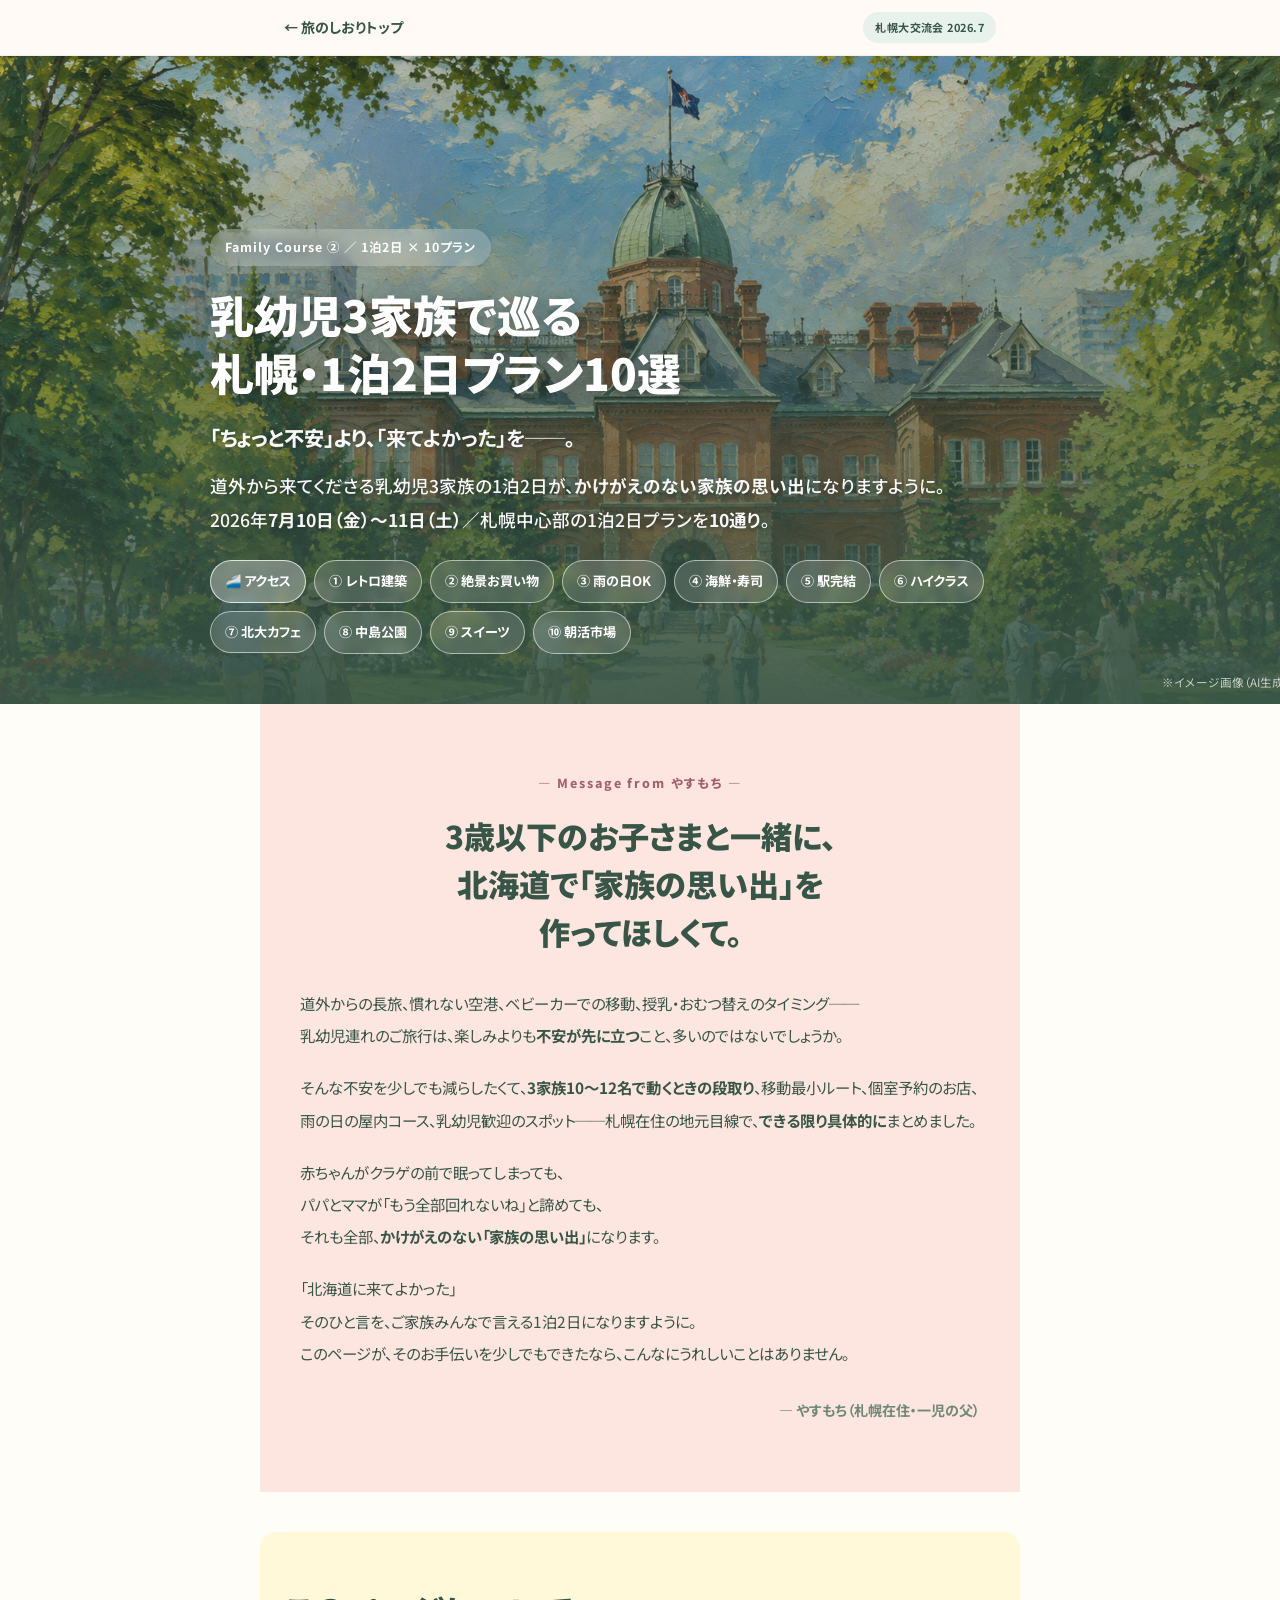
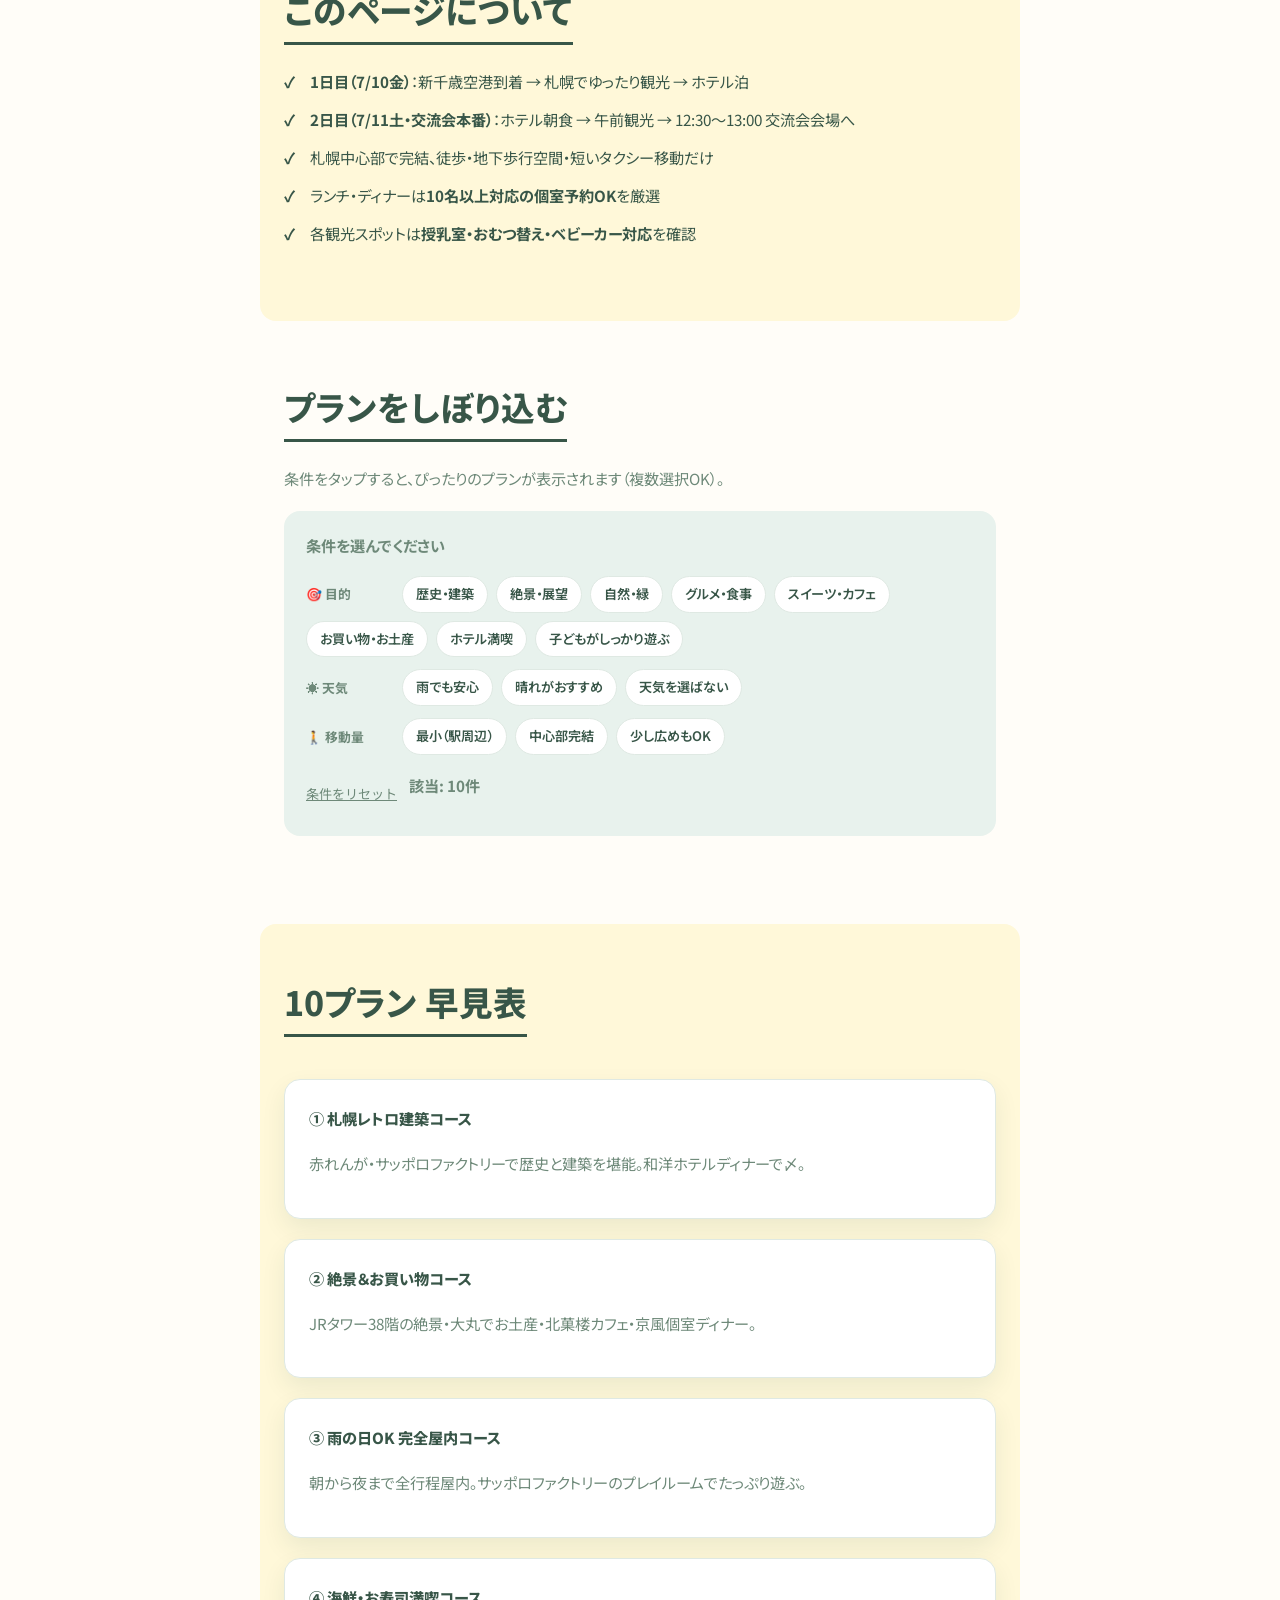
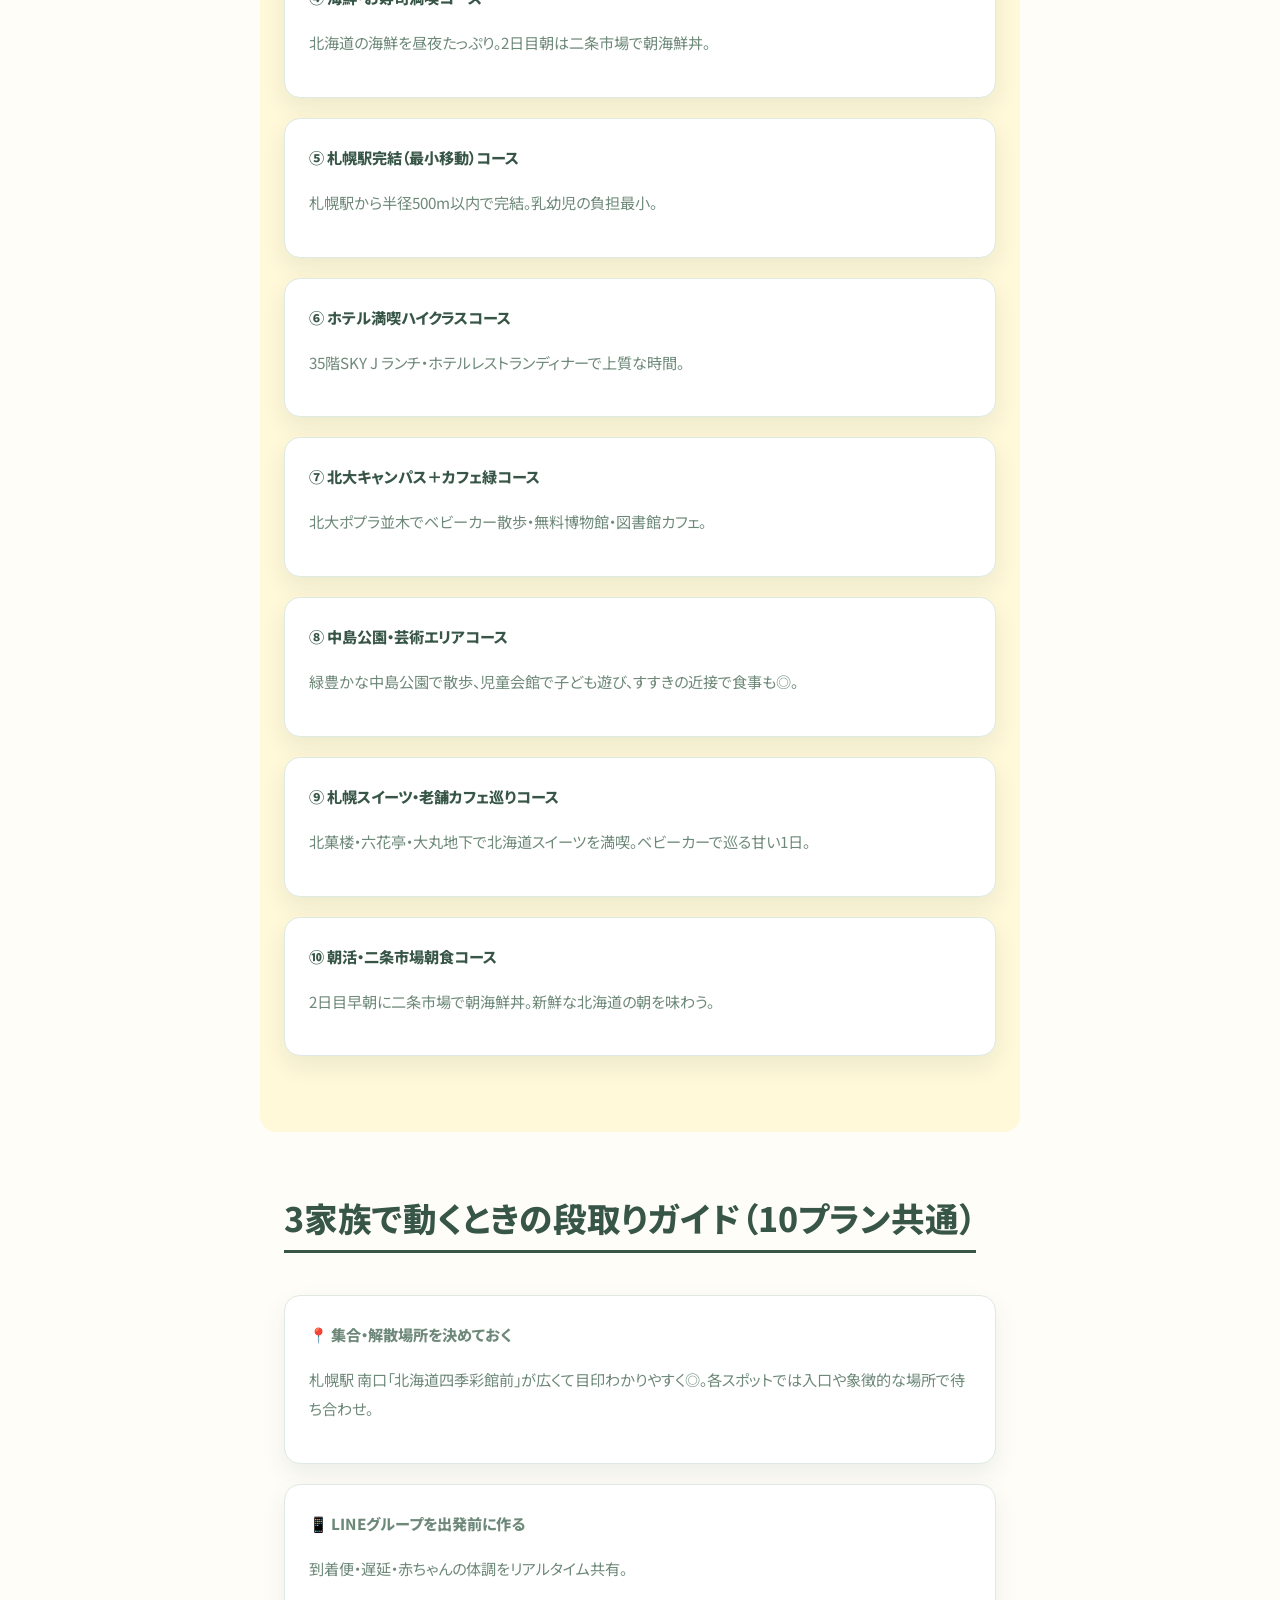
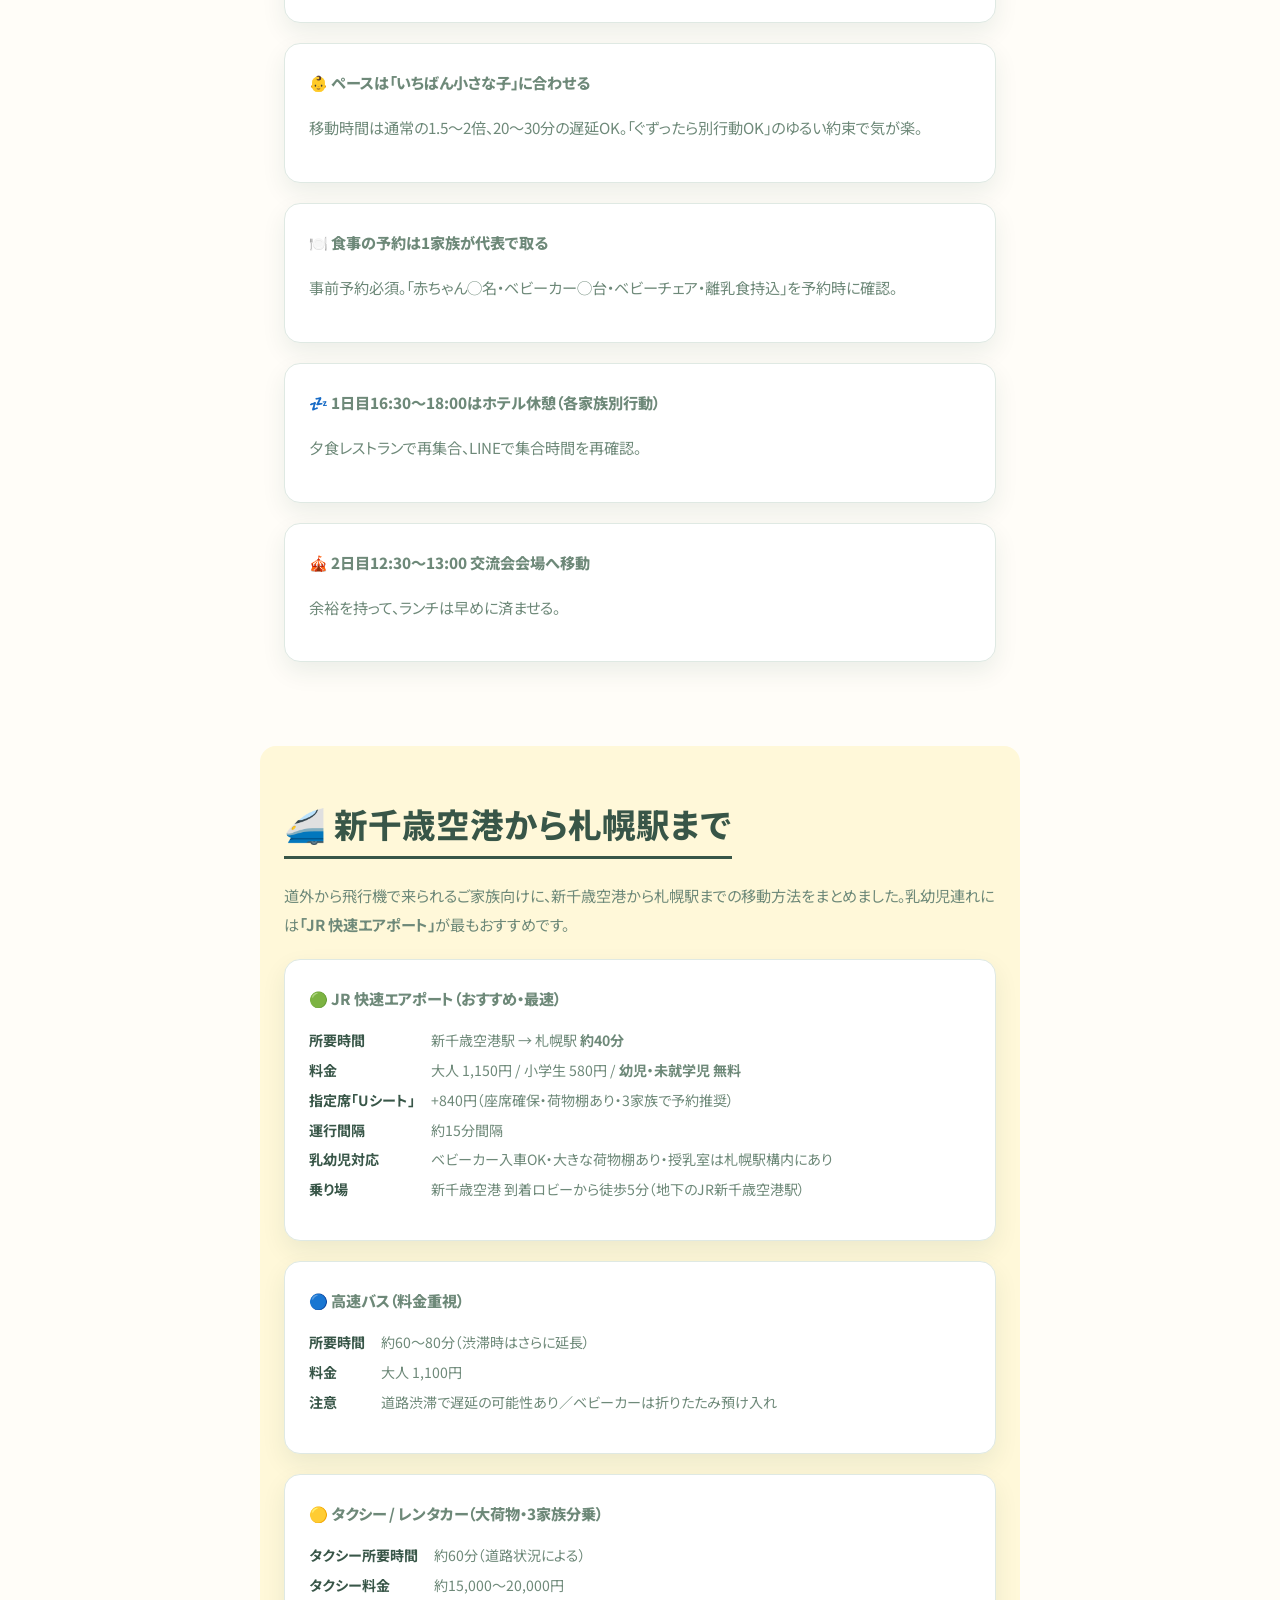
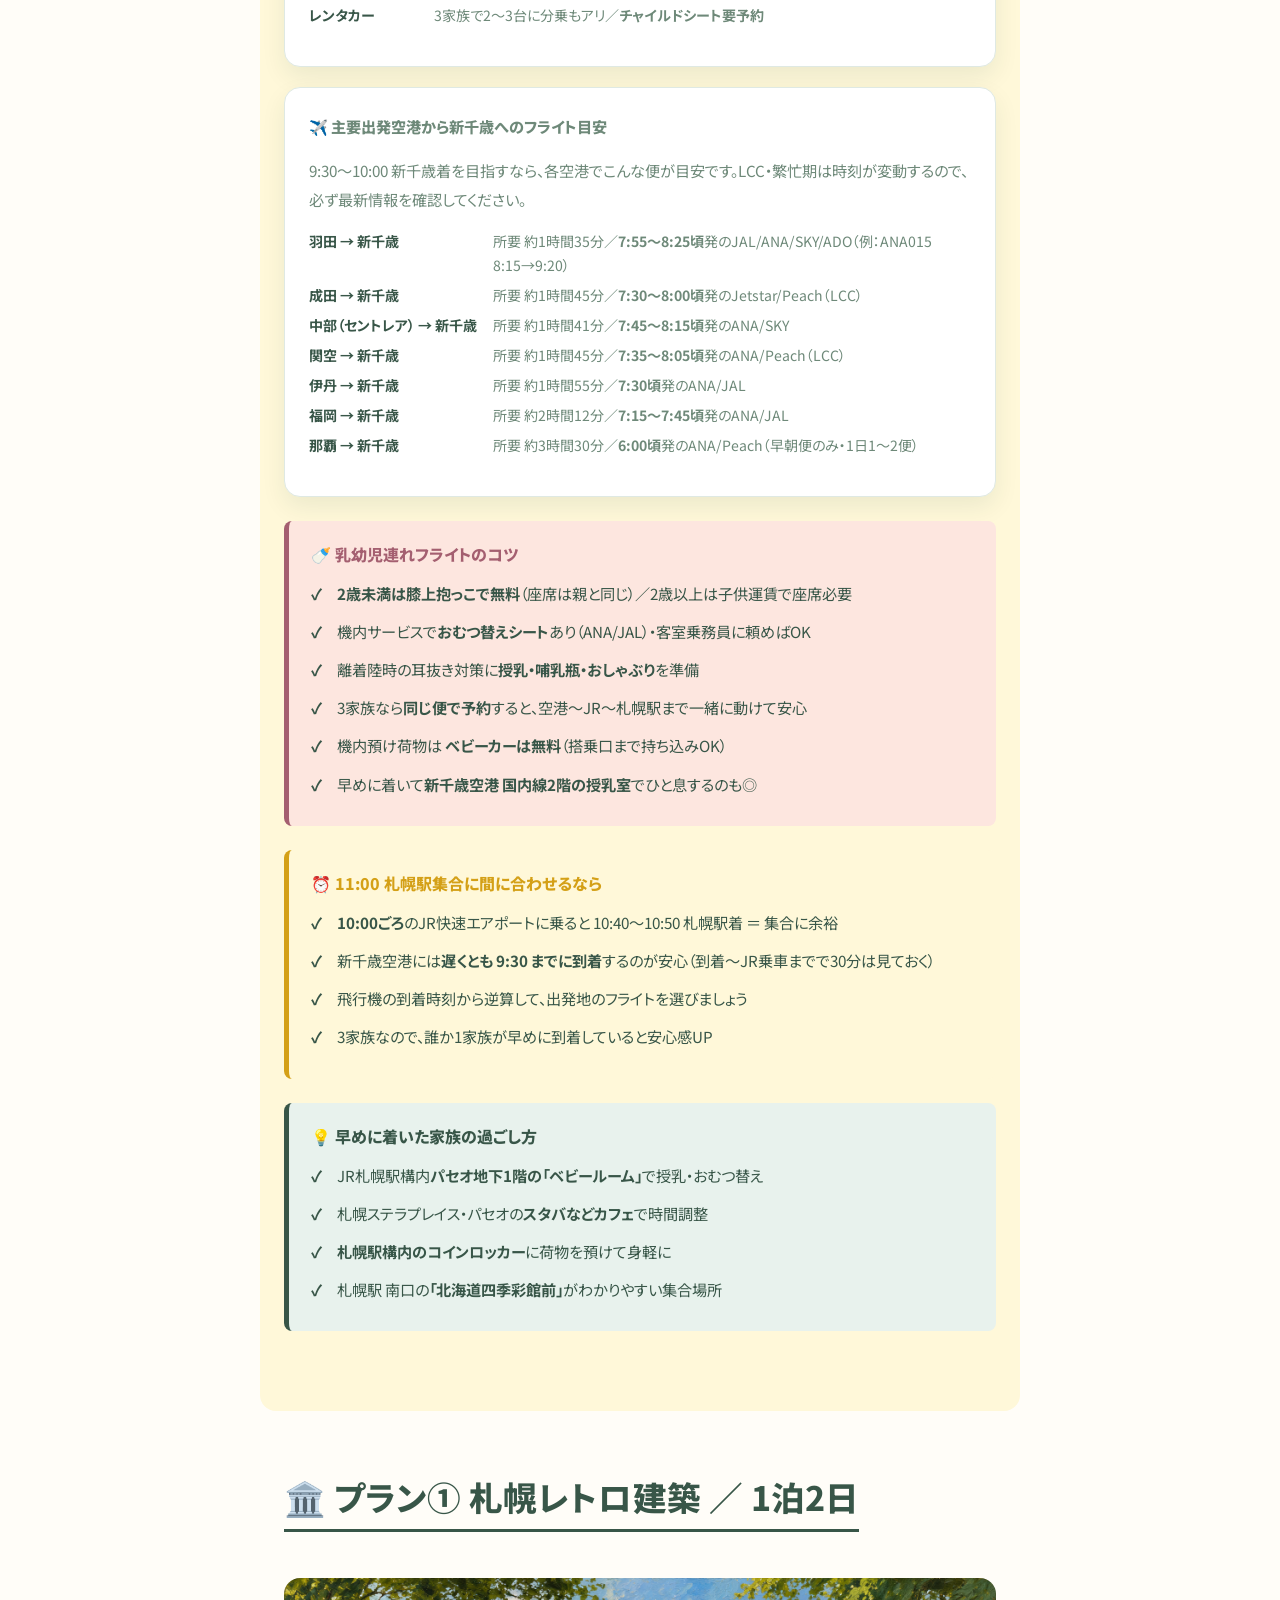
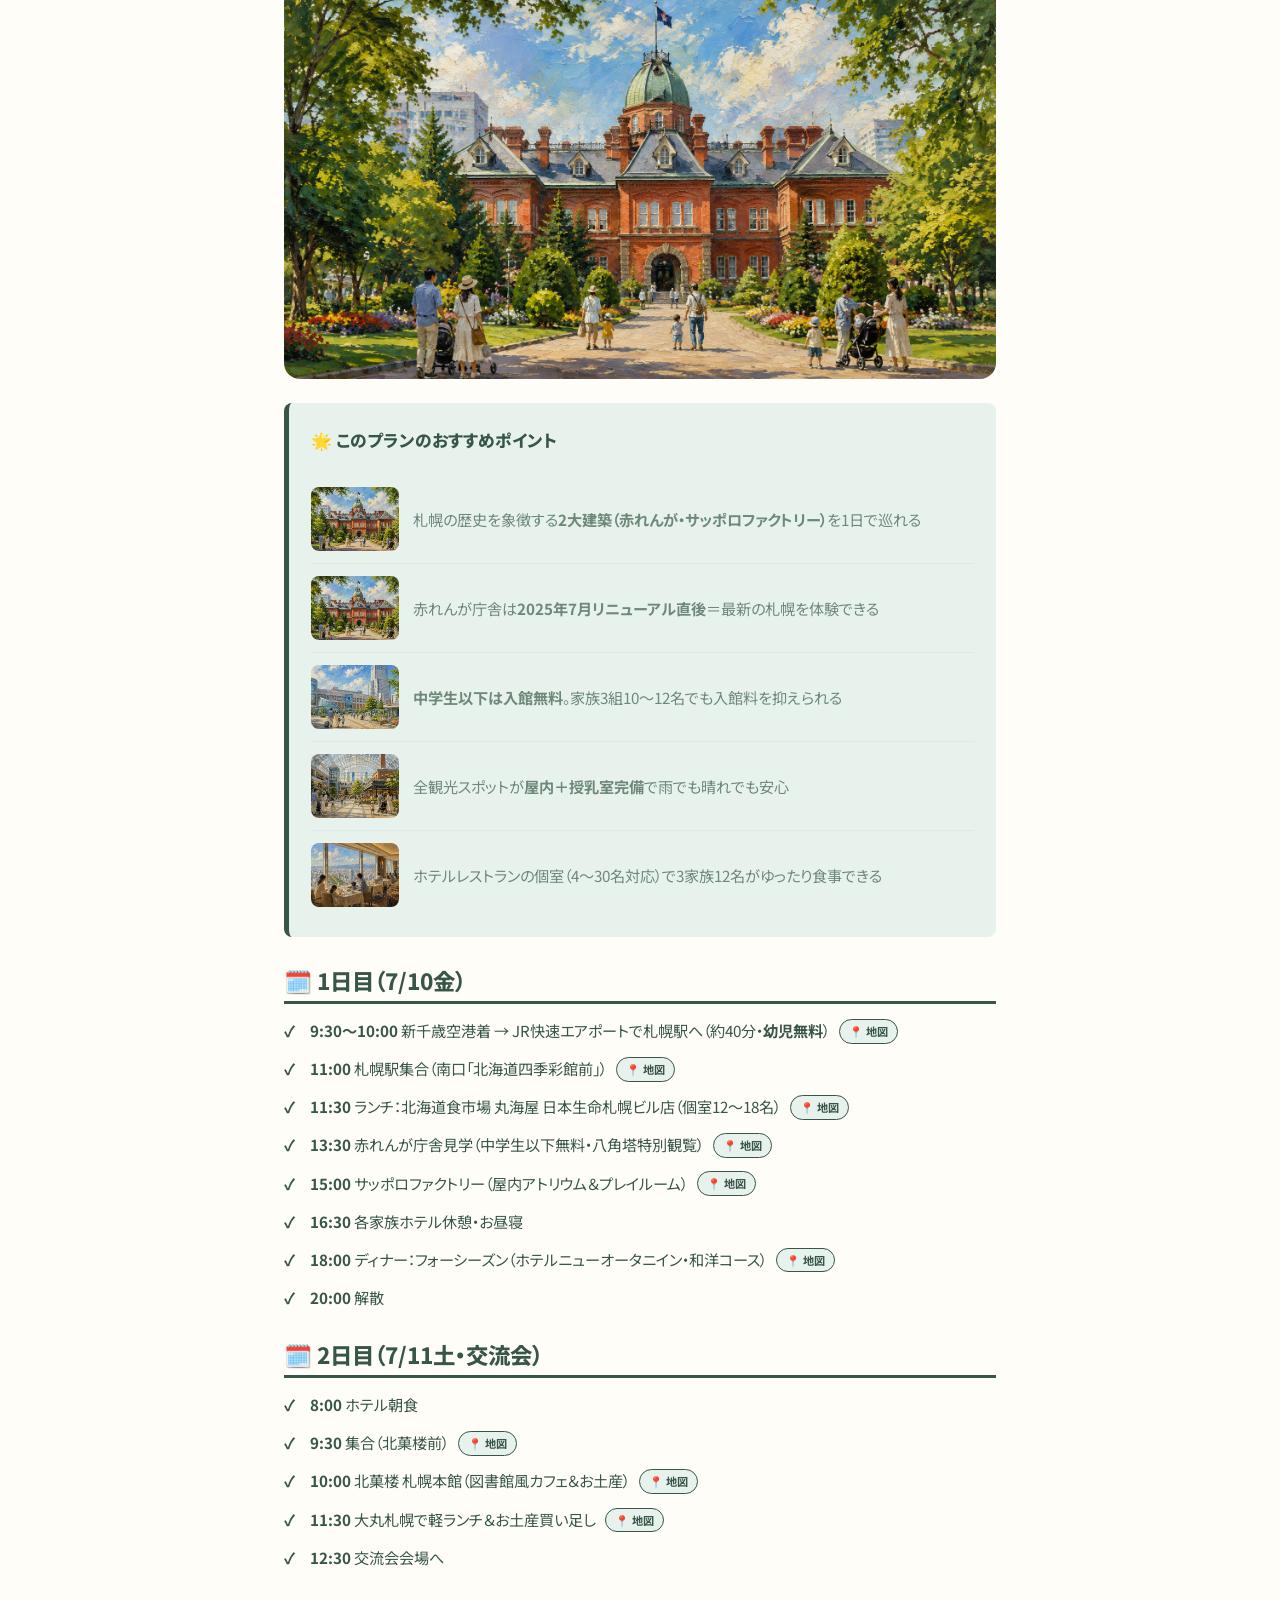
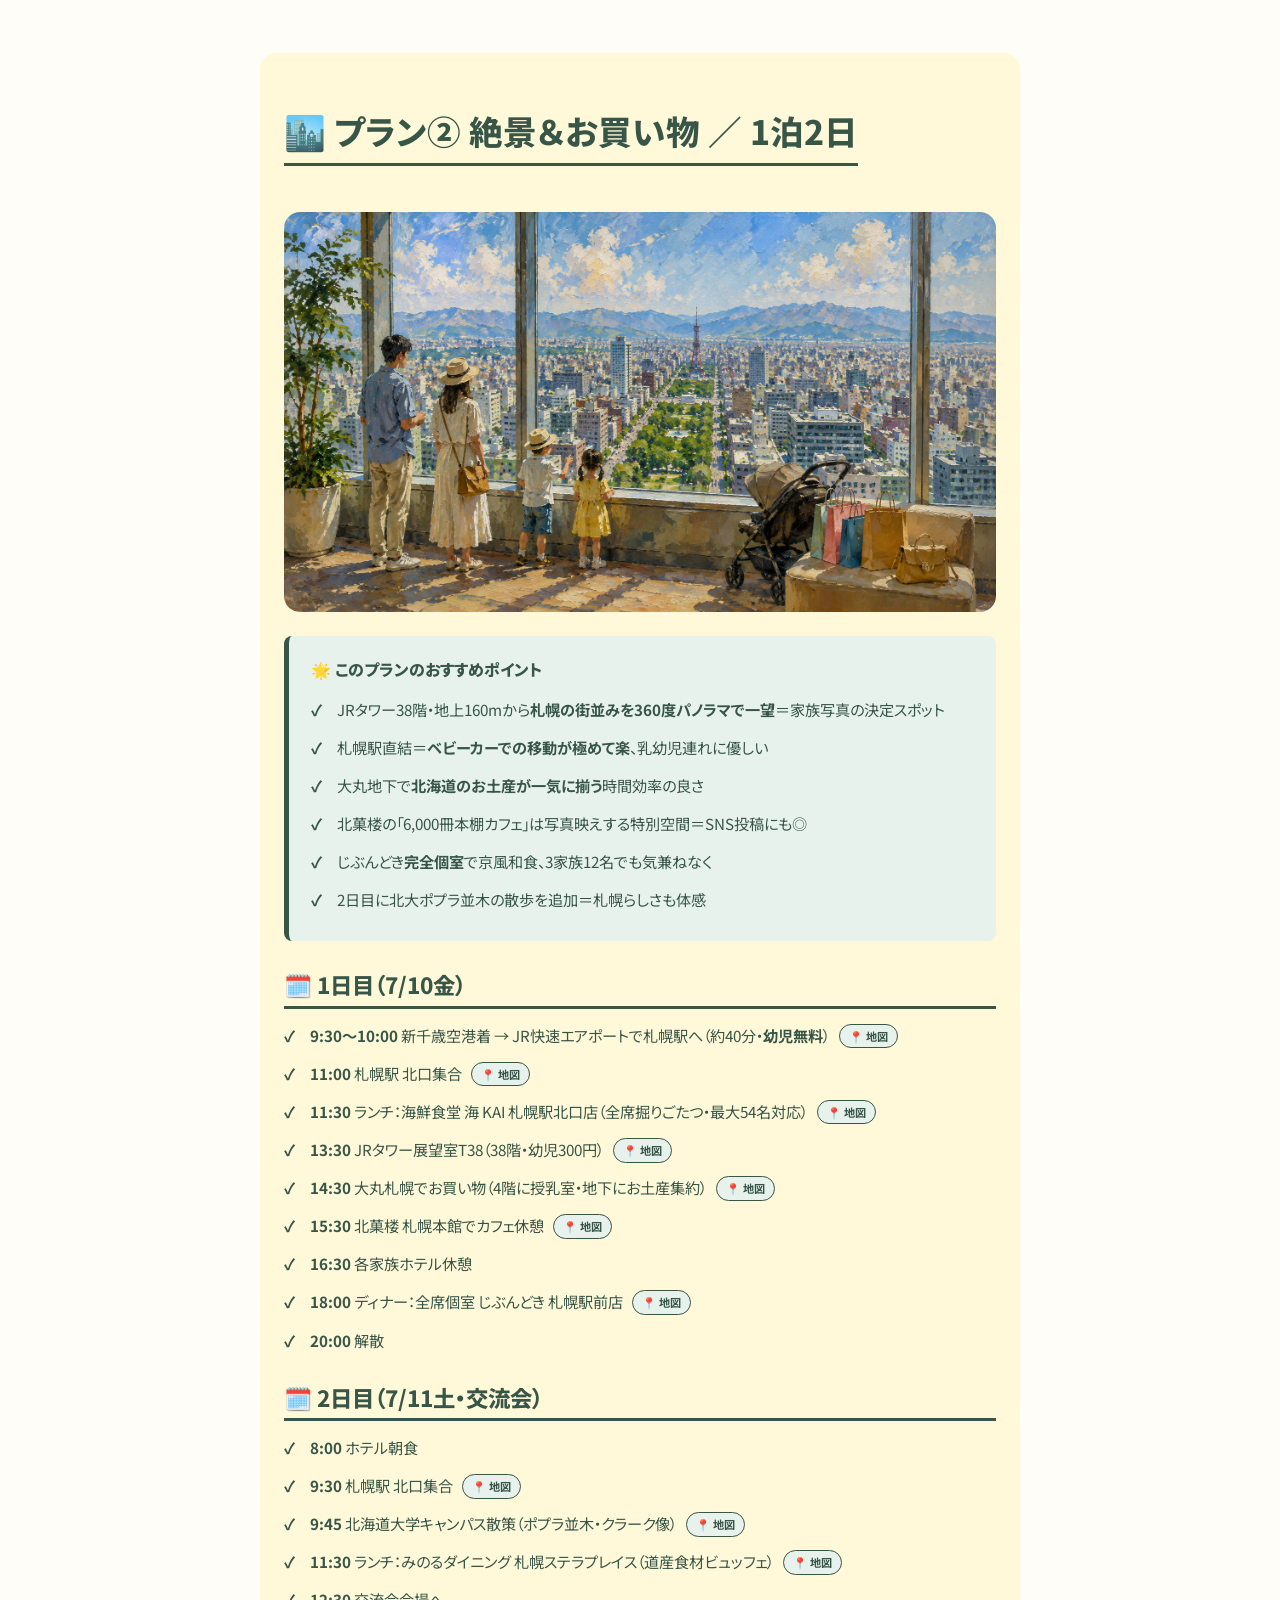
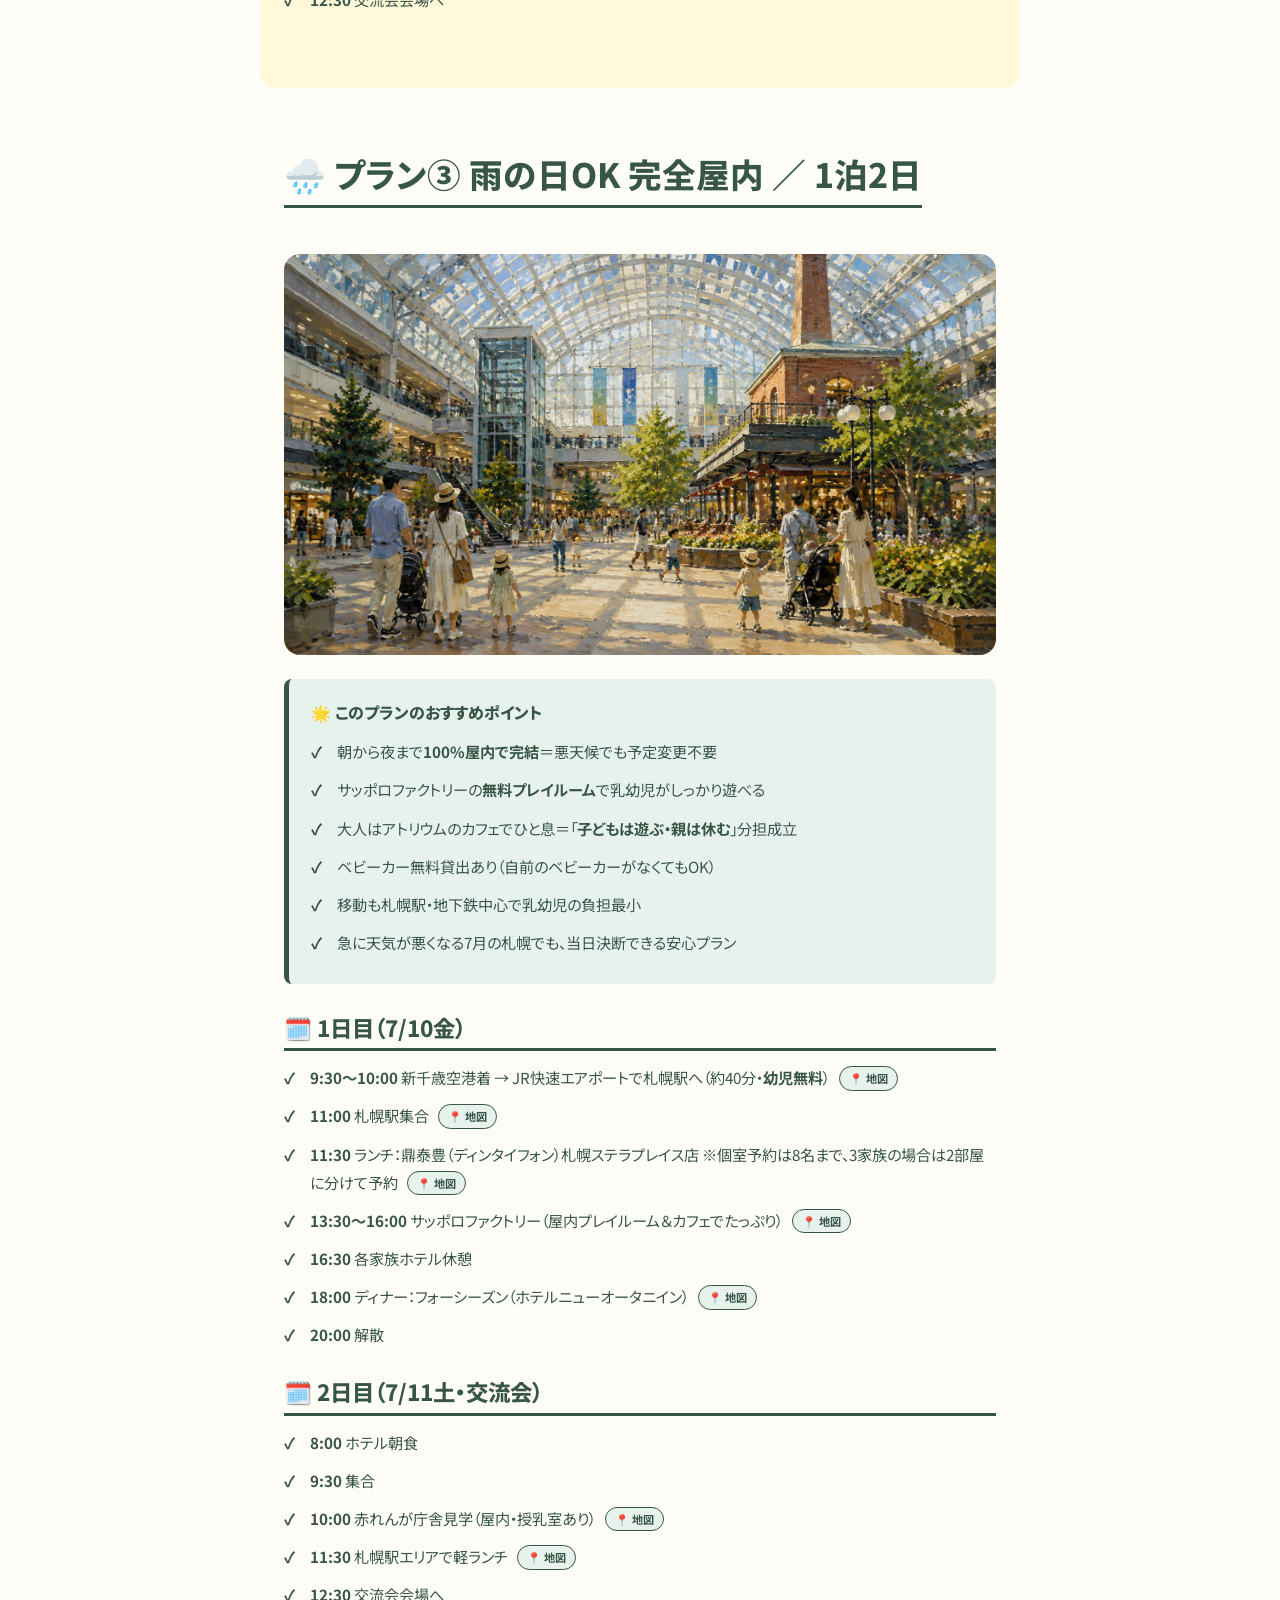
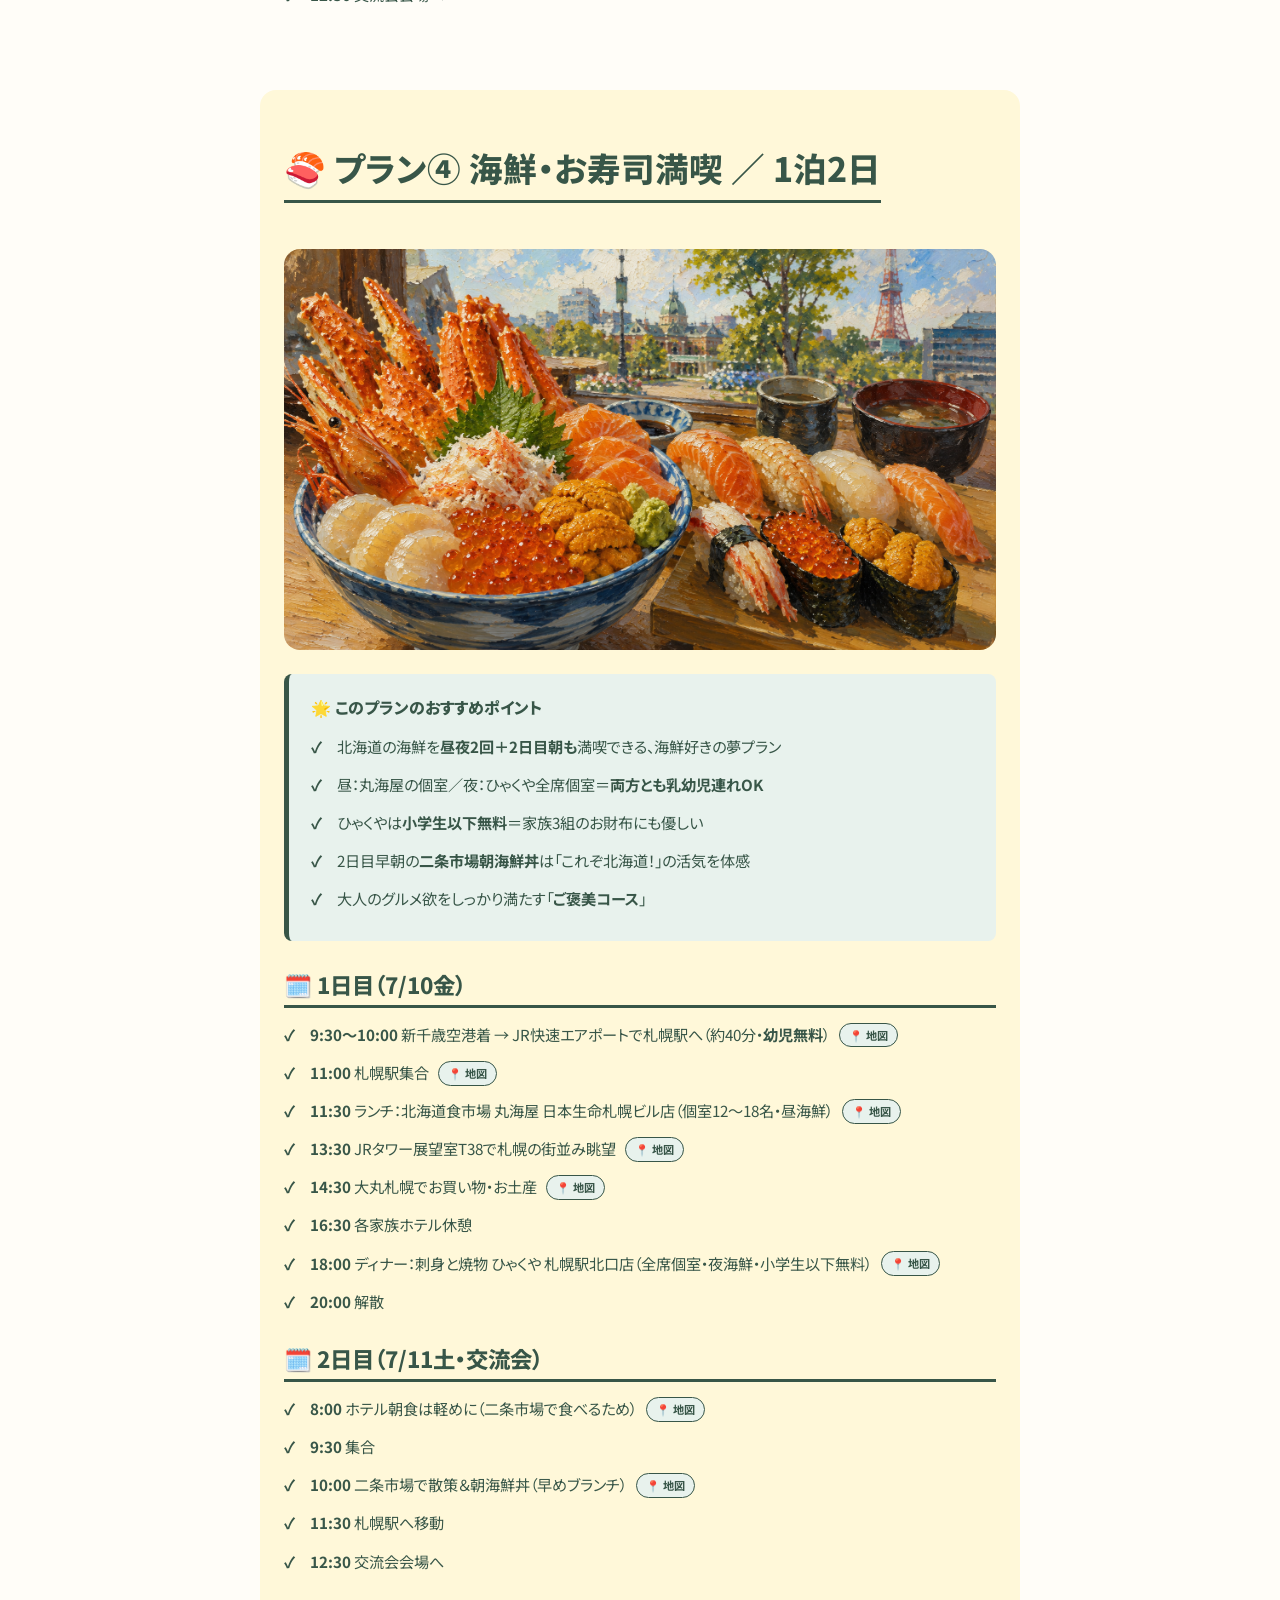
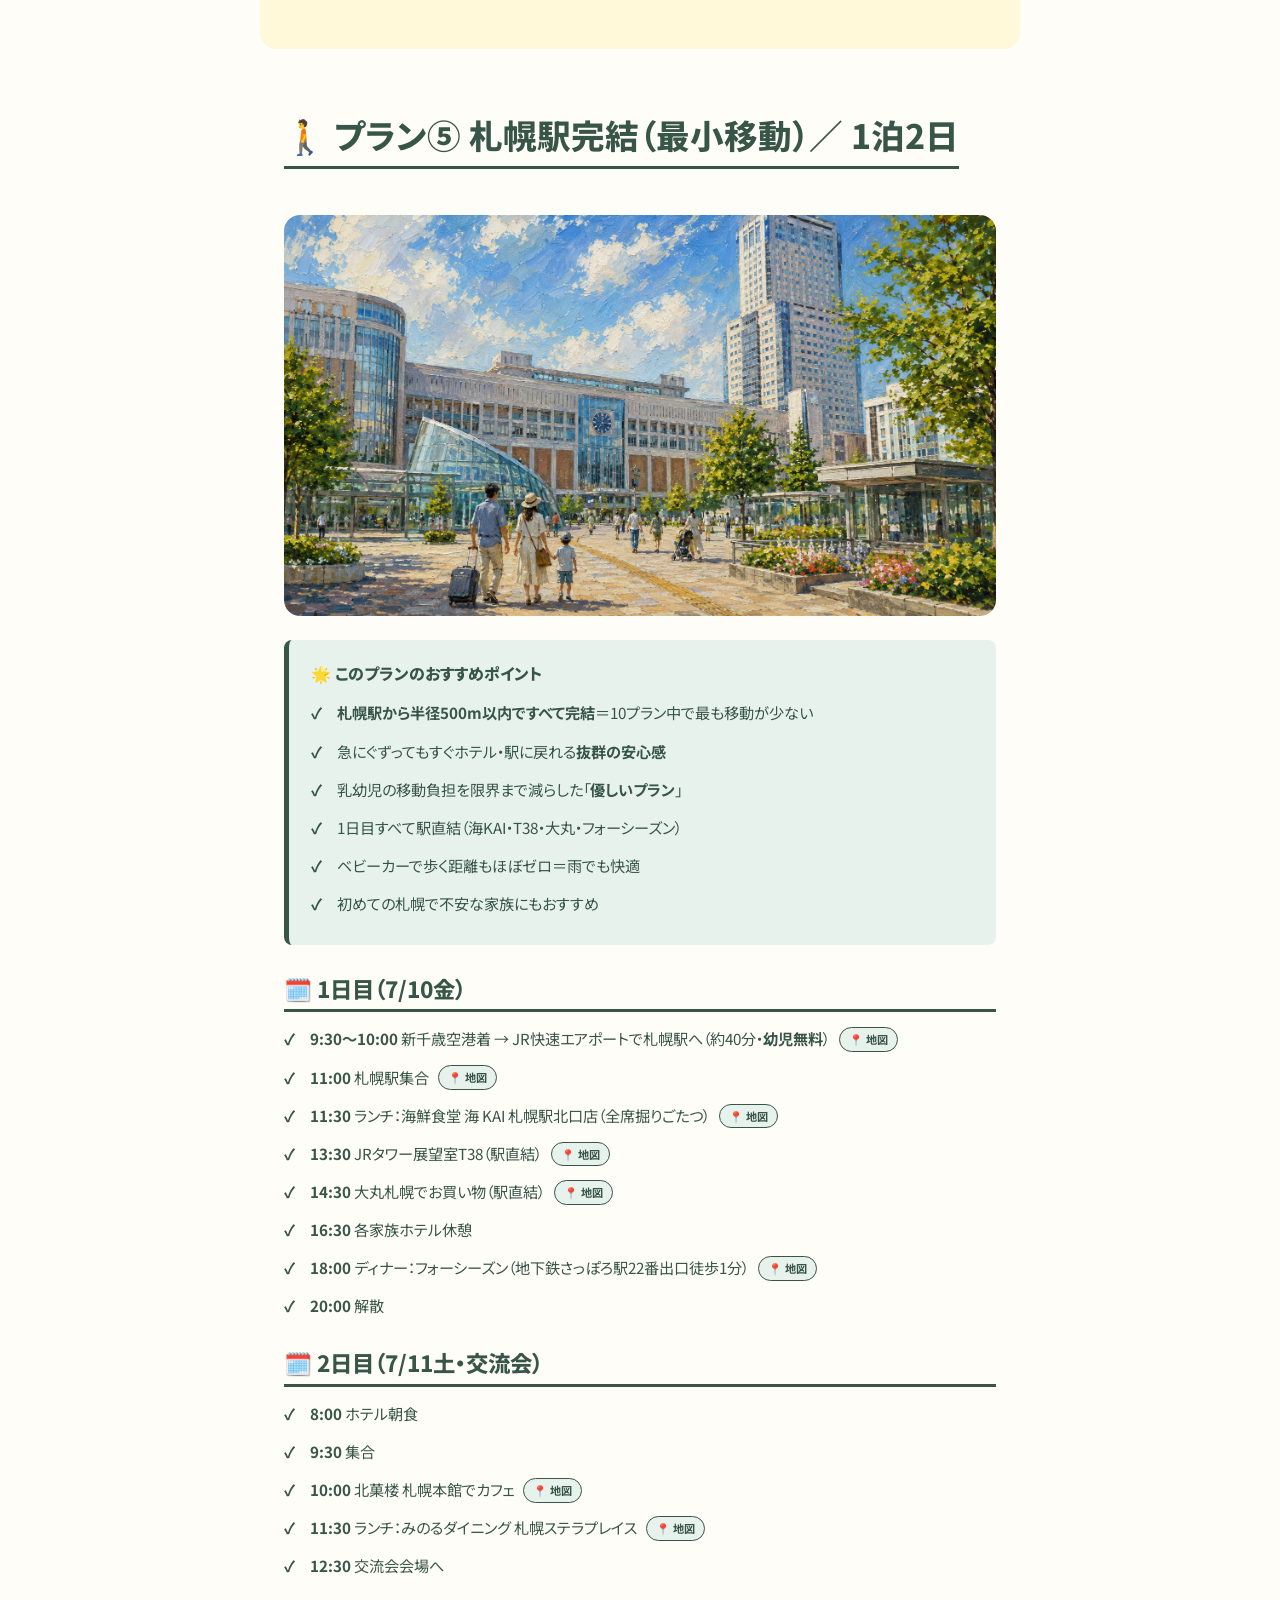
==== commit 68ce713f: "プラン①のおすすめポイント5つに画像追加 - index.htmlのプラン①詳細セクション：5つのPRポイント各々に   サムネイル画像（88×64px）を追加してビジュアル豊かに - HANDOFF" ====
--- a/index.html
+++ b/index.html
@@ -248,15 +248,33 @@
         <h2 class="section__title">🏛️ プラン① 札幌レトロ建築 ／ 1泊2日</h2>
         <figure class="photo"><img src="images/course1.png" alt="赤れんが庁舎の前で家族散歩・札幌レトロ建築コース" /></figure>
 
-        <div style="background:var(--guide-green); border-left:5px solid var(--guide-green-ink); padding:18px 22px; border-radius:8px; margin:24px 0;">
-          <p style="font-weight:800; color:var(--guide-green-ink); margin-bottom:10px; font-size:1rem;">🌟 このプランのおすすめポイント</p>
-          <ul class="list" style="margin-bottom:0;">
-            <li>札幌の歴史を象徴する<strong>2大建築（赤れんが・サッポロファクトリー）</strong>を1日で巡れる</li>
-            <li>赤れんが庁舎は<strong>2025年7月リニューアル直後</strong>＝最新の札幌を体験できる</li>
-            <li><strong>中学生以下は入館無料</strong>。家族3組10〜12名でも入館料を抑えられる</li>
-            <li>全観光スポットが<strong>屋内＋授乳室完備</strong>で雨でも晴れでも安心</li>
-            <li>ホテルレストランの個室（4〜30名対応）で3家族12名がゆったり食事できる</li>
-          </ul>
+        <div style="background:var(--guide-green); border-left:5px solid var(--guide-green-ink); padding:22px 22px 18px; border-radius:8px; margin:24px 0;">
+          <p style="font-weight:800; color:var(--guide-green-ink); margin-bottom:18px; font-size:1.05rem;">🌟 このプランのおすすめポイント</p>
+
+          <div style="display:flex; gap:14px; align-items:center; padding:12px 0; border-bottom:1px solid var(--line);">
+            <img src="images/course1.png" alt="赤れんが庁舎とサッポロファクトリー" style="width:88px; height:64px; object-fit:cover; border-radius:8px; flex-shrink:0;" />
+            <p style="margin:0; font-size:0.95rem; line-height:1.6;">札幌の歴史を象徴する<strong>2大建築（赤れんが・サッポロファクトリー）</strong>を1日で巡れる</p>
+          </div>
+
+          <div style="display:flex; gap:14px; align-items:center; padding:12px 0; border-bottom:1px solid var(--line);">
+            <img src="images/course1.png" alt="赤れんが庁舎リニューアル" style="width:88px; height:64px; object-fit:cover; border-radius:8px; flex-shrink:0;" />
+            <p style="margin:0; font-size:0.95rem; line-height:1.6;">赤れんが庁舎は<strong>2025年7月リニューアル直後</strong>＝最新の札幌を体験できる</p>
+          </div>
+
+          <div style="display:flex; gap:14px; align-items:center; padding:12px 0; border-bottom:1px solid var(--line);">
+            <img src="images/course5.png" alt="札幌駅で複数家族" style="width:88px; height:64px; object-fit:cover; border-radius:8px; flex-shrink:0;" />
+            <p style="margin:0; font-size:0.95rem; line-height:1.6;"><strong>中学生以下は入館無料</strong>。家族3組10〜12名でも入館料を抑えられる</p>
+          </div>
+
+          <div style="display:flex; gap:14px; align-items:center; padding:12px 0; border-bottom:1px solid var(--line);">
+            <img src="images/course3.png" alt="サッポロファクトリーの屋内アトリウム" style="width:88px; height:64px; object-fit:cover; border-radius:8px; flex-shrink:0;" />
+            <p style="margin:0; font-size:0.95rem; line-height:1.6;">全観光スポットが<strong>屋内＋授乳室完備</strong>で雨でも晴れでも安心</p>
+          </div>
+
+          <div style="display:flex; gap:14px; align-items:center; padding:12px 0;">
+            <img src="images/course6.png" alt="ホテルレストランで家族食事" style="width:88px; height:64px; object-fit:cover; border-radius:8px; flex-shrink:0;" />
+            <p style="margin:0; font-size:0.95rem; line-height:1.6;">ホテルレストランの個室（4〜30名対応）で3家族12名がゆったり食事できる</p>
+          </div>
         </div>
 
         <h3 style="color:#385648; border-bottom:3px solid #385648; padding-bottom:6px;">🗓️ 1日目（7/10金）</h3>
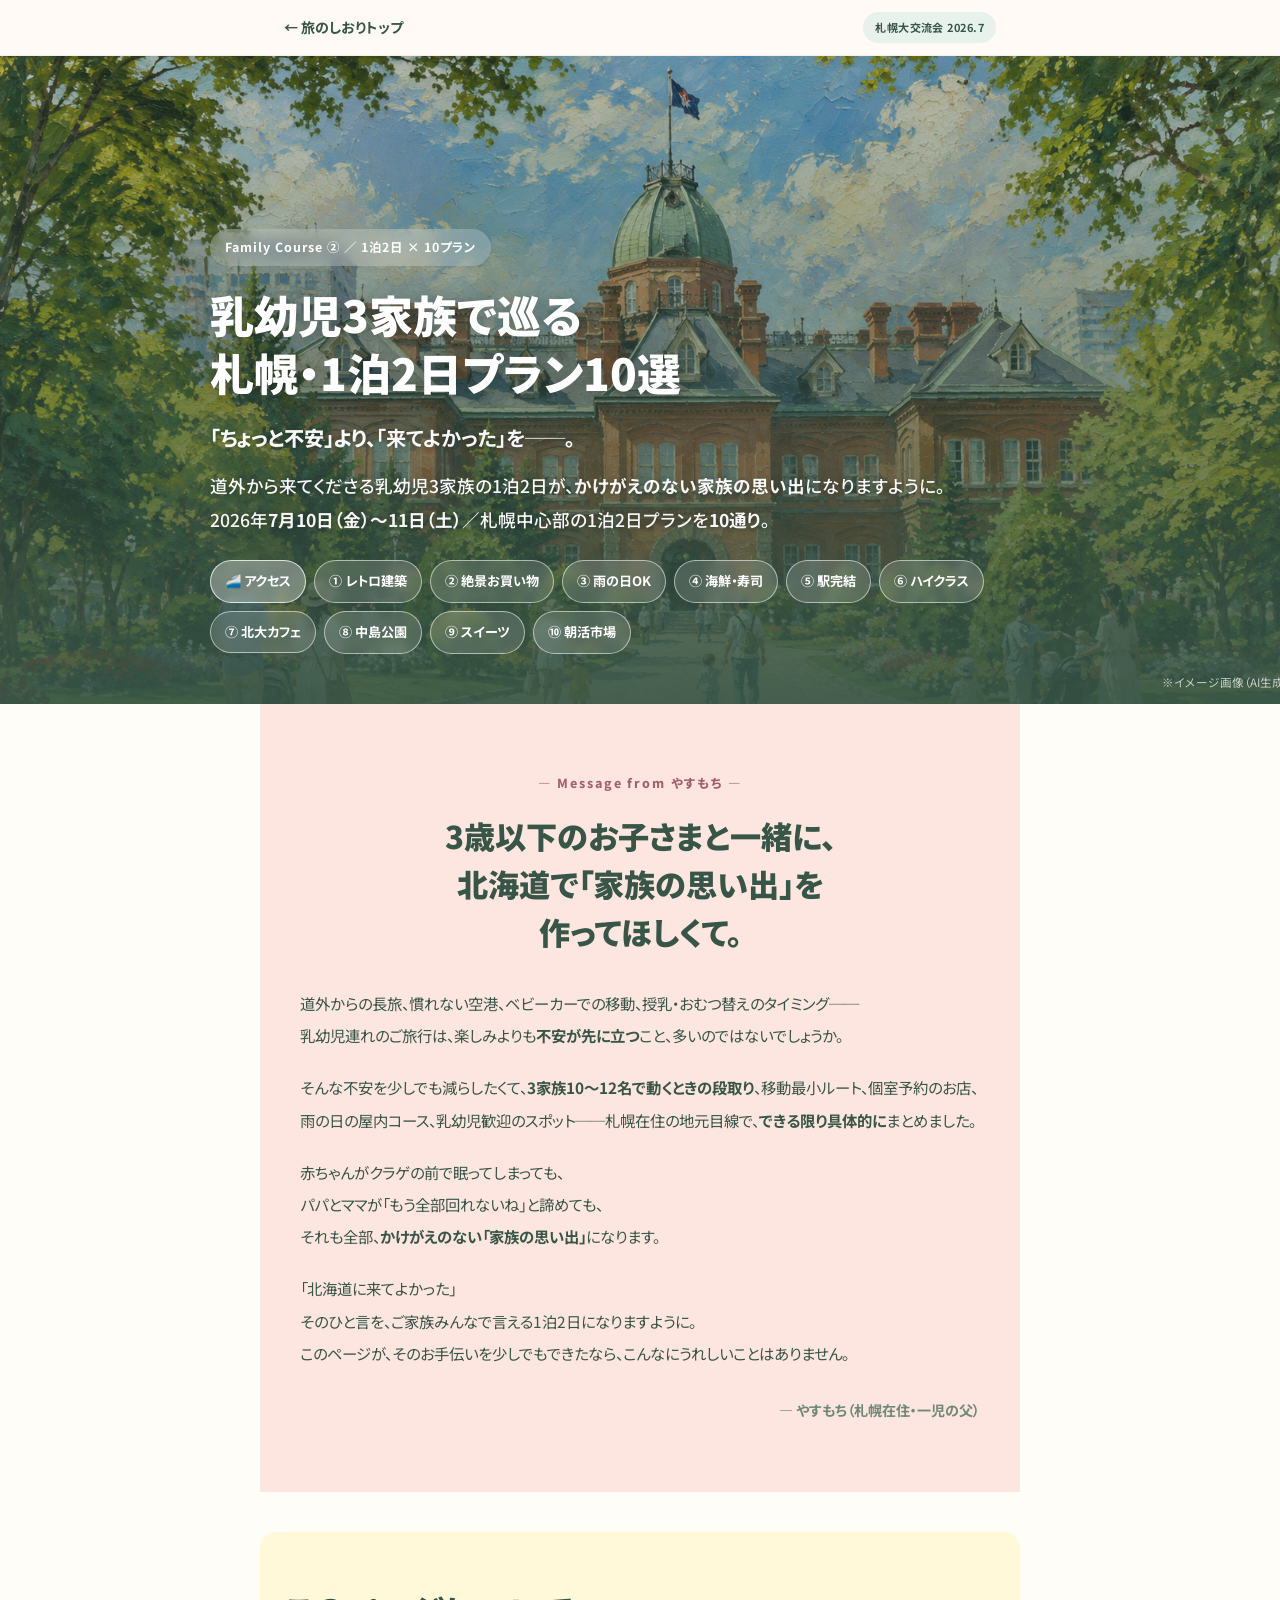
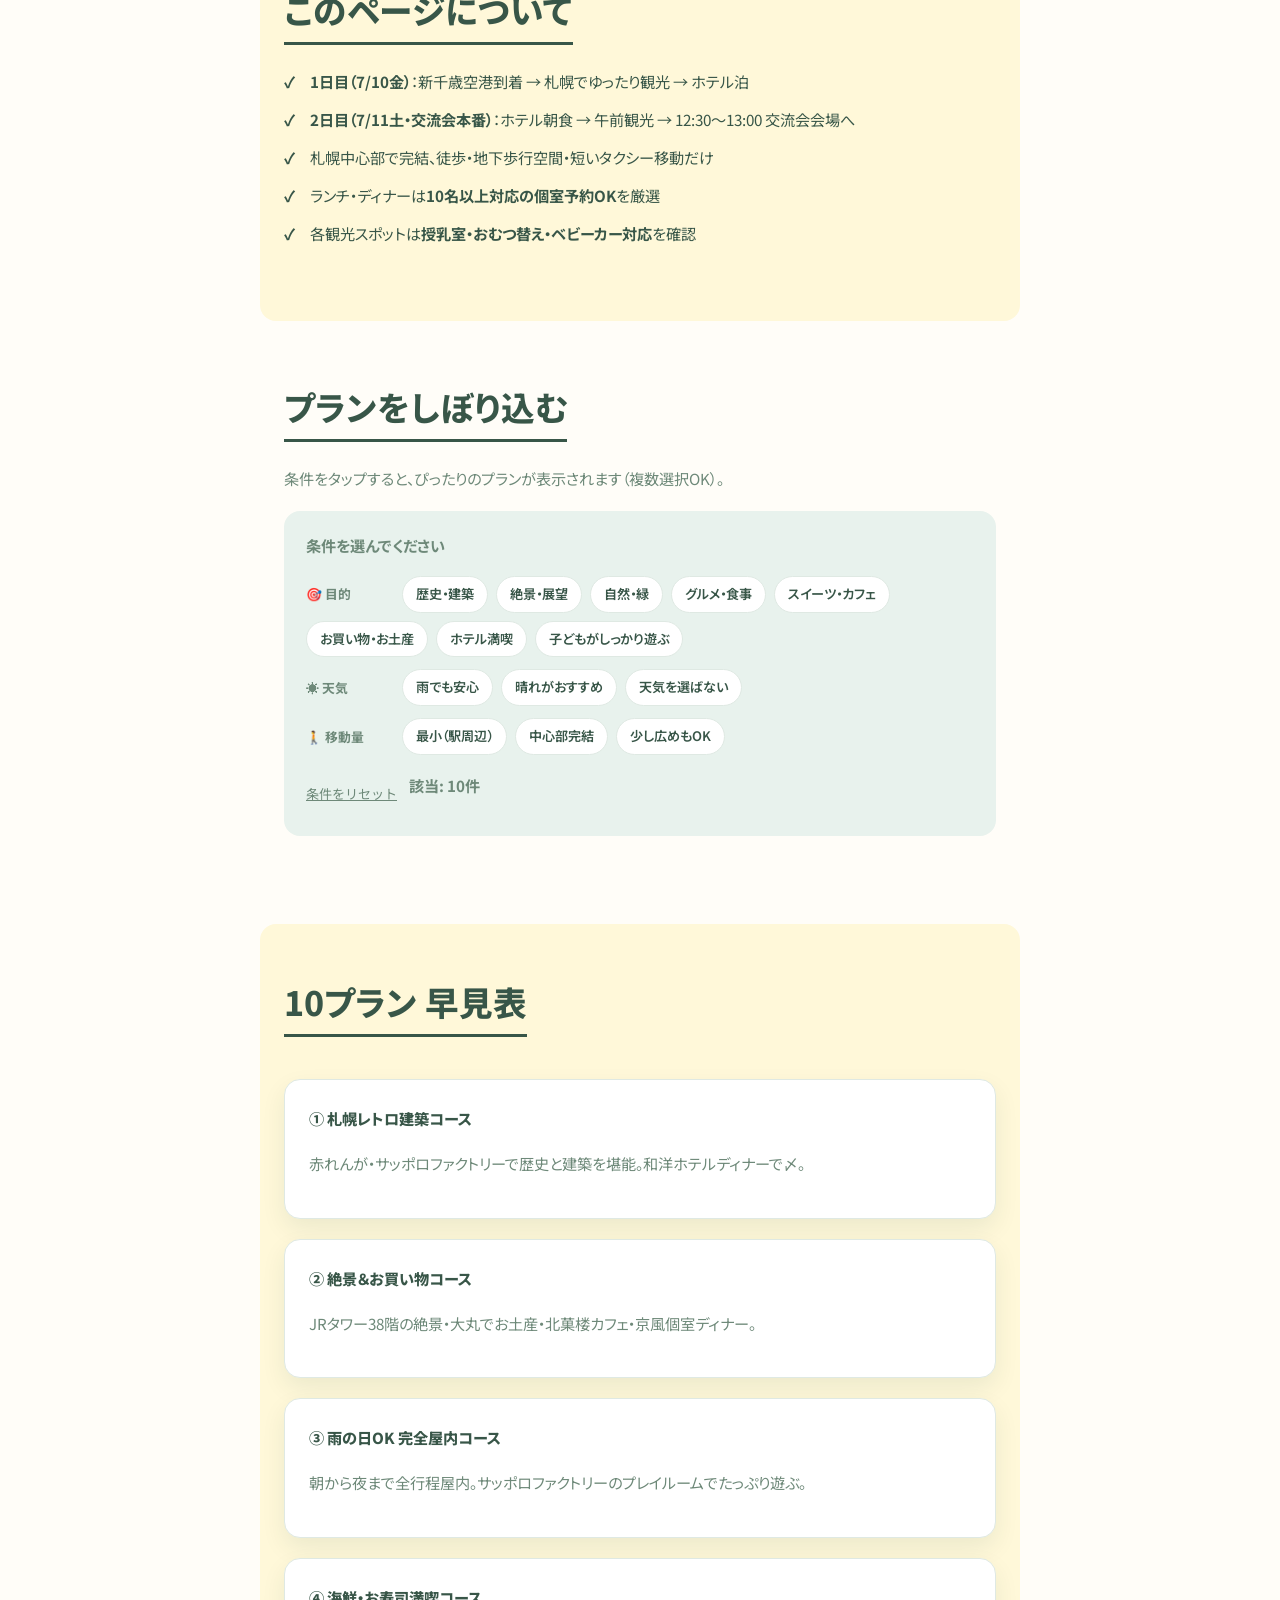
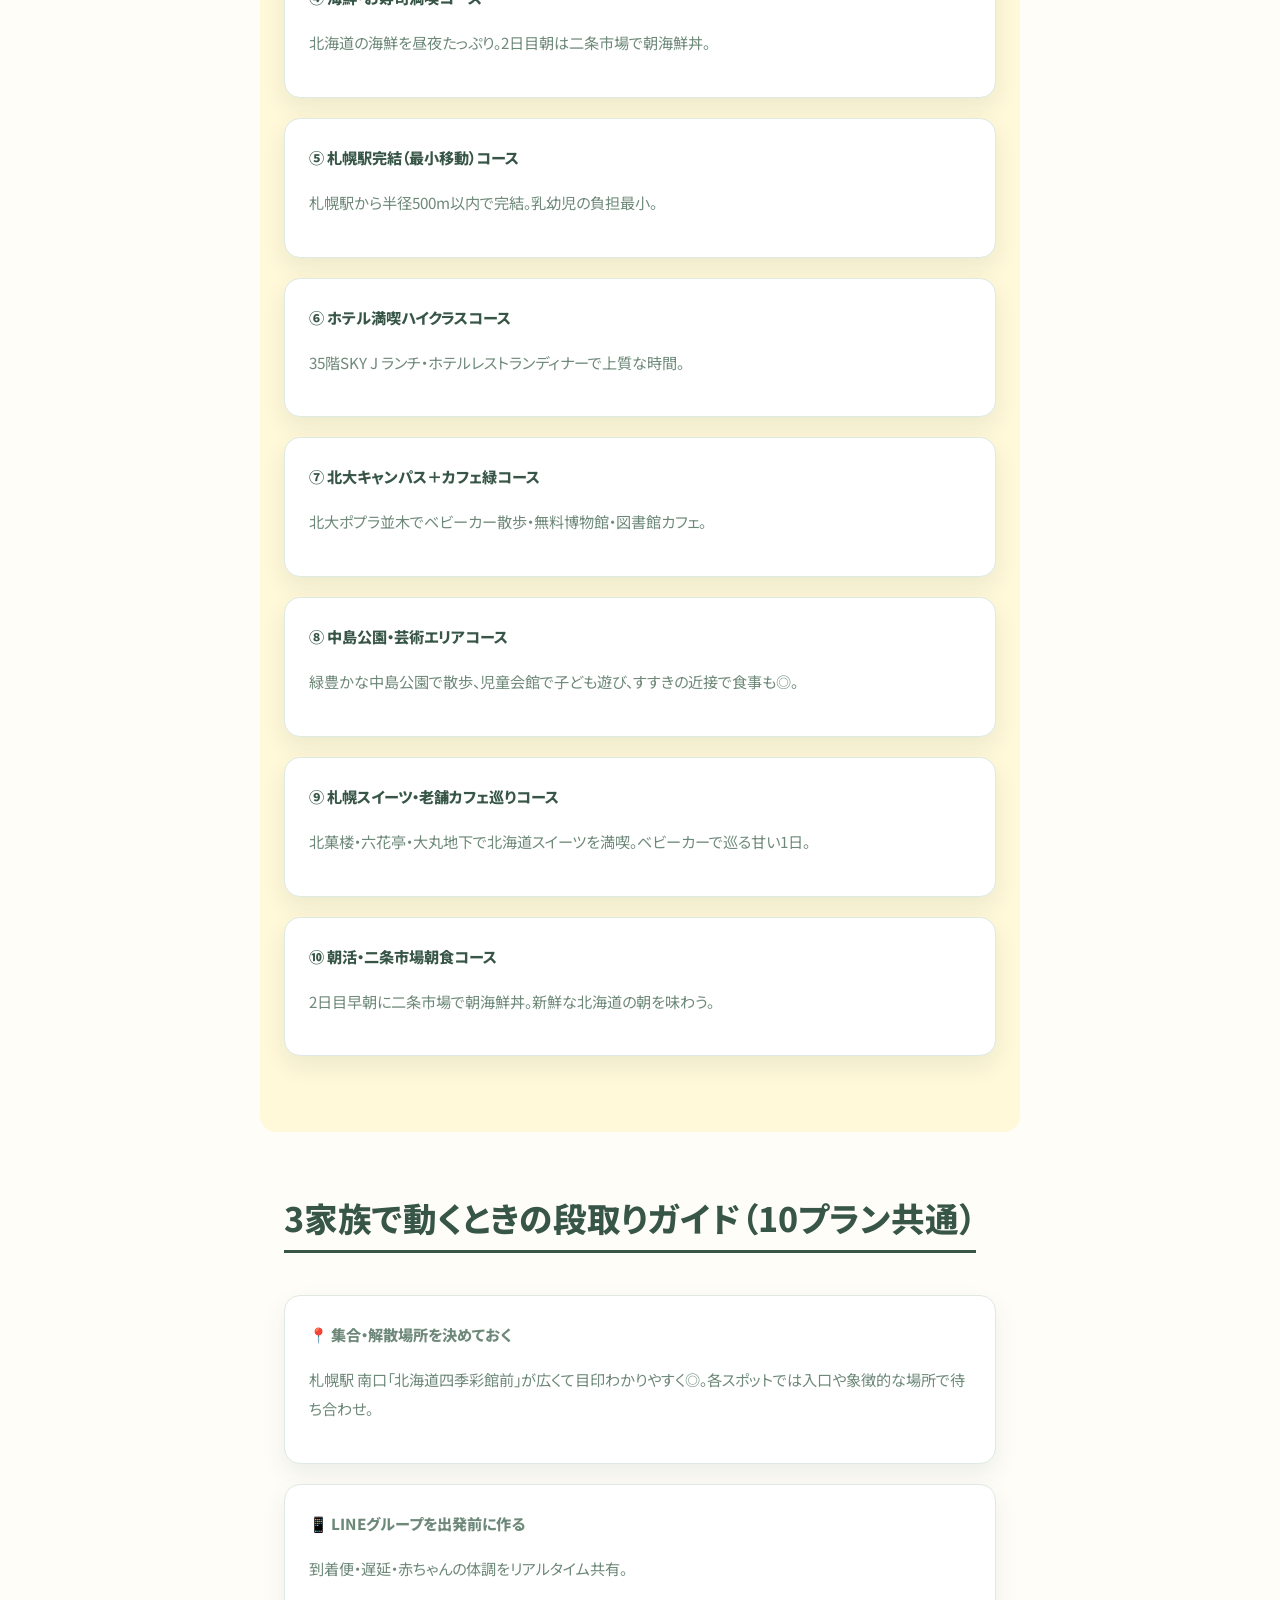
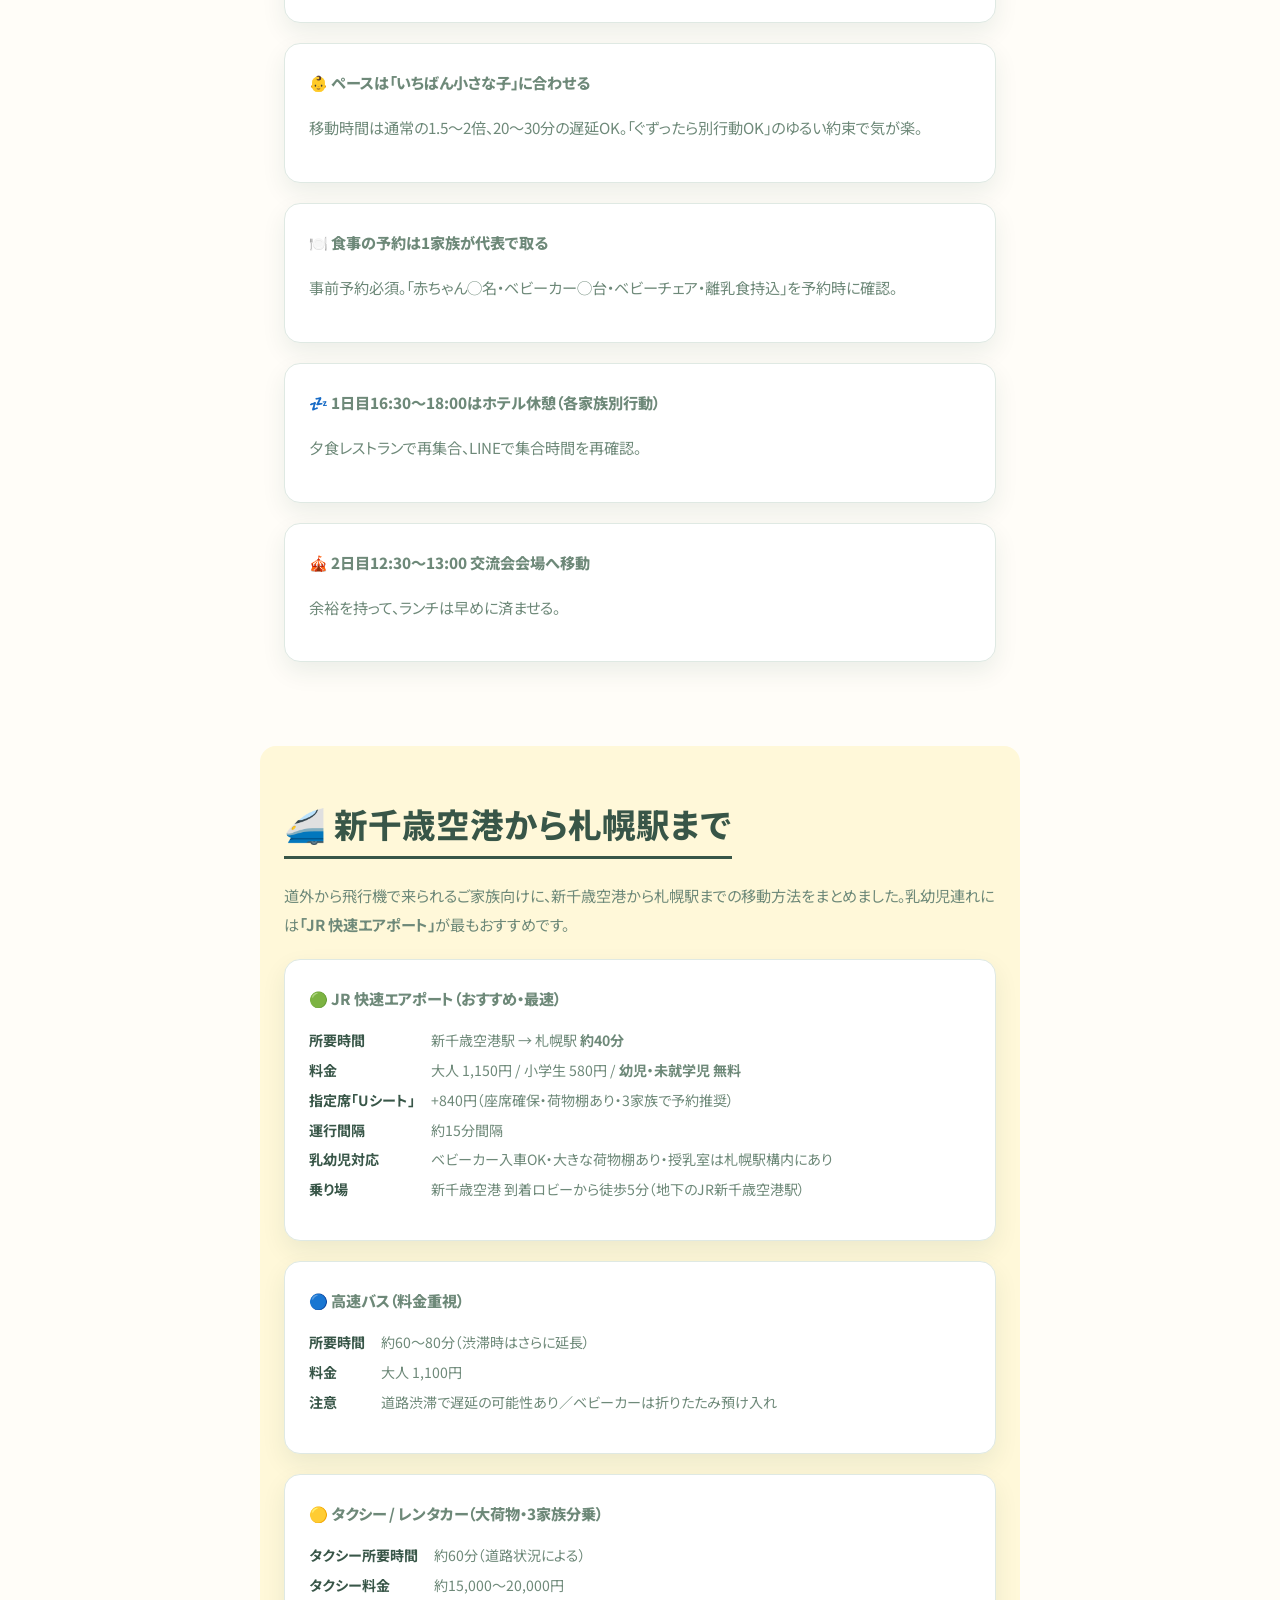
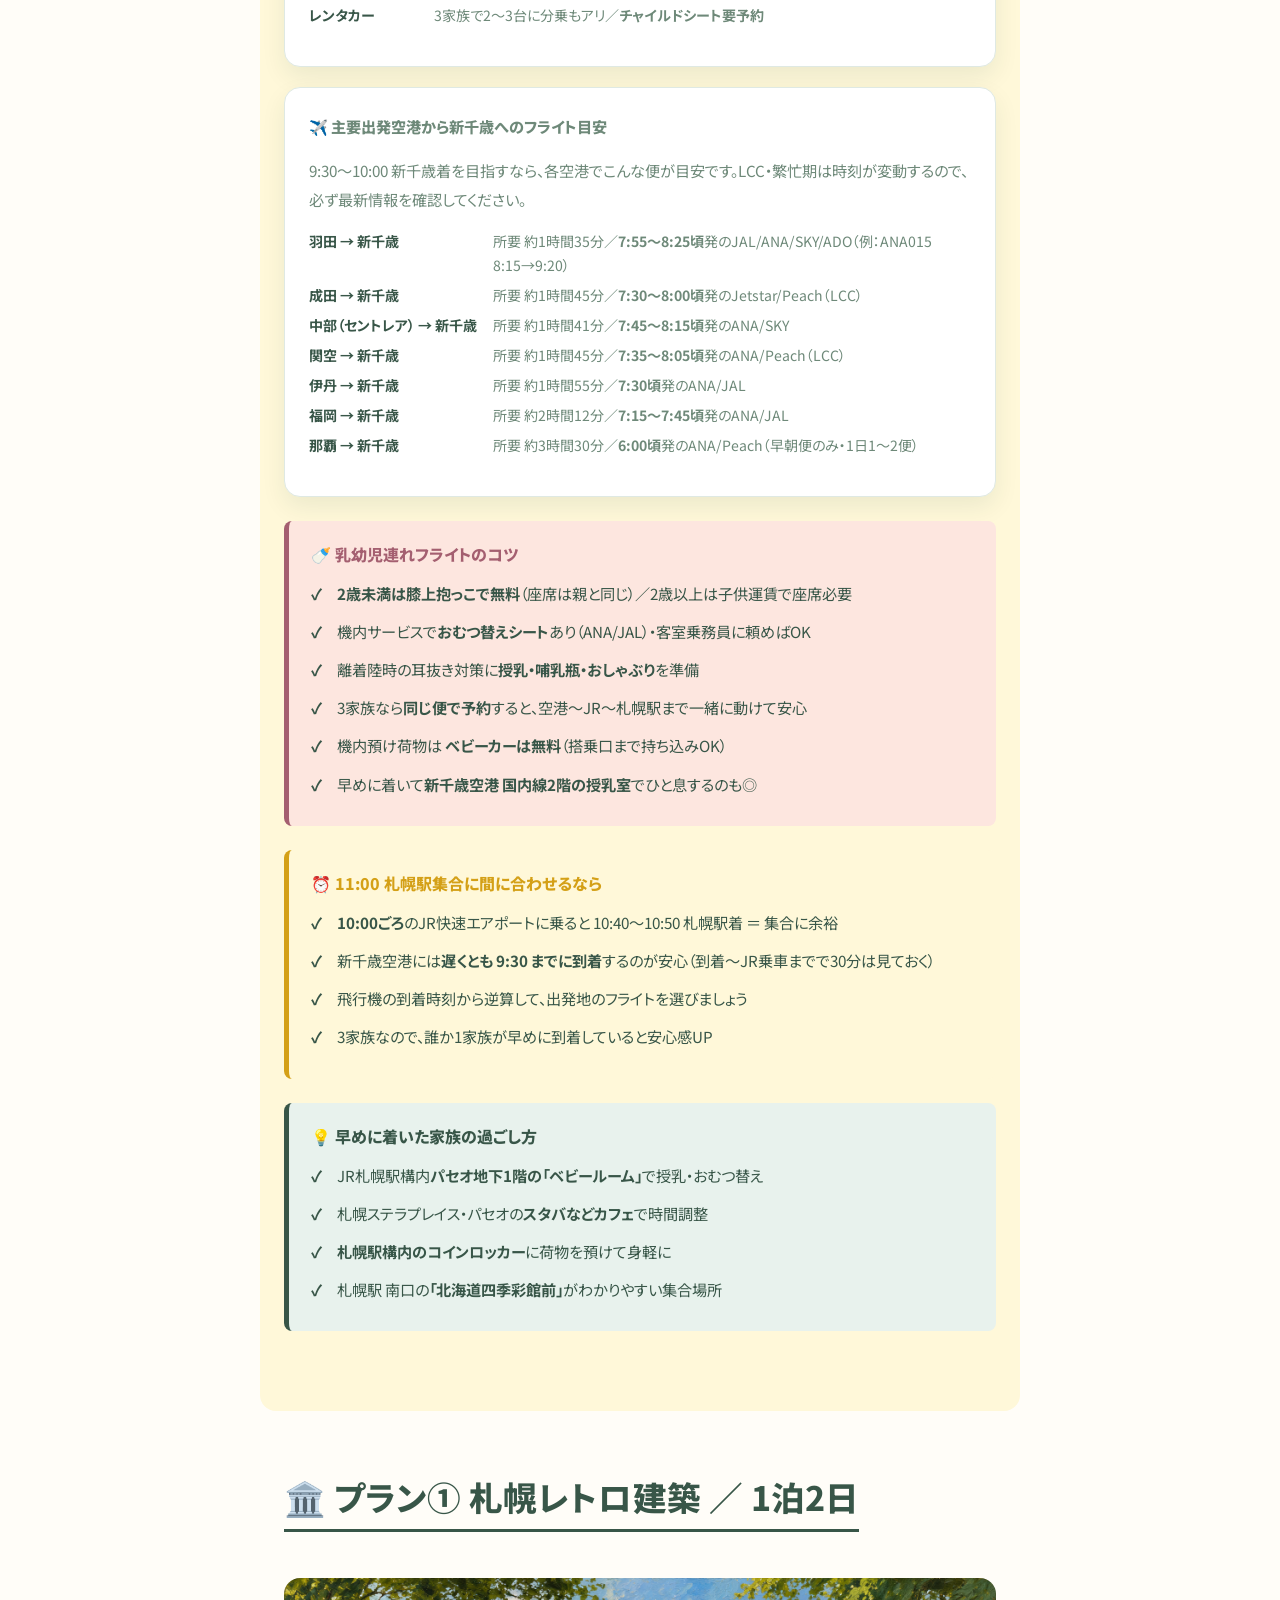
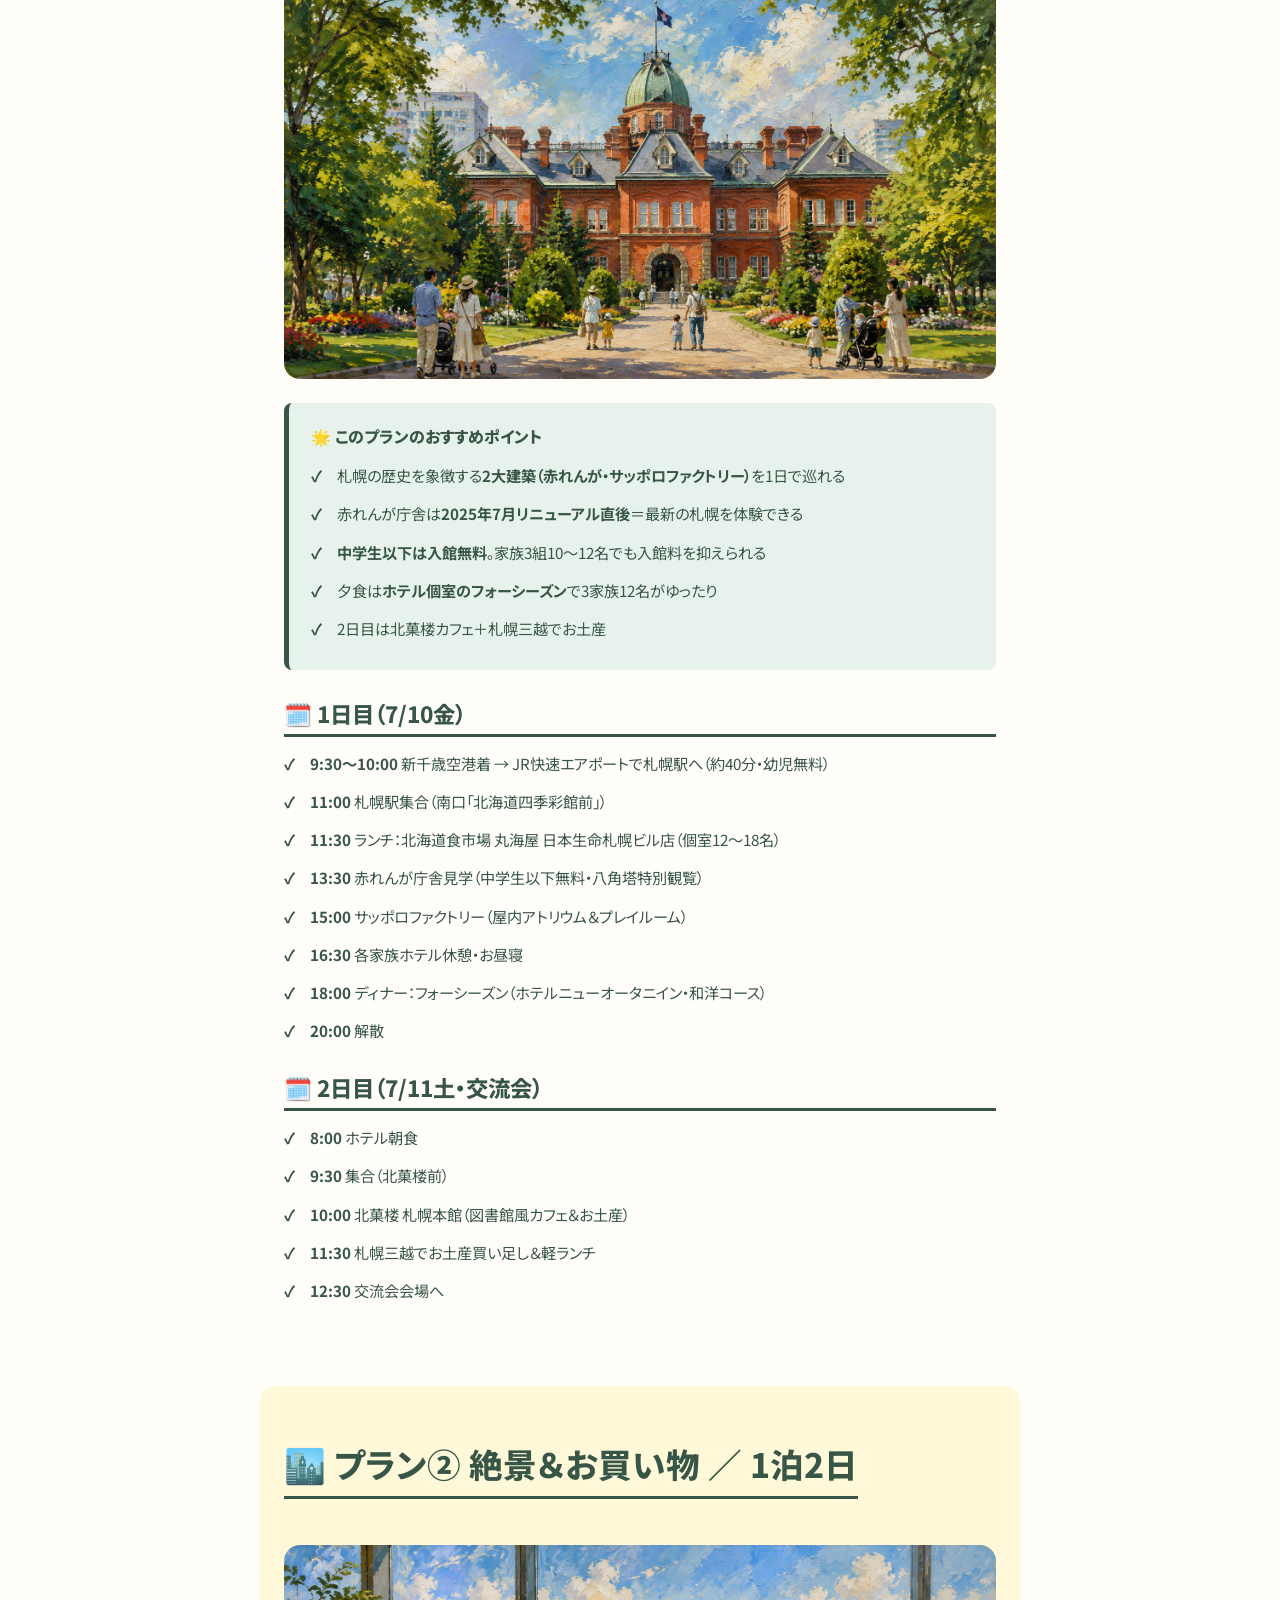
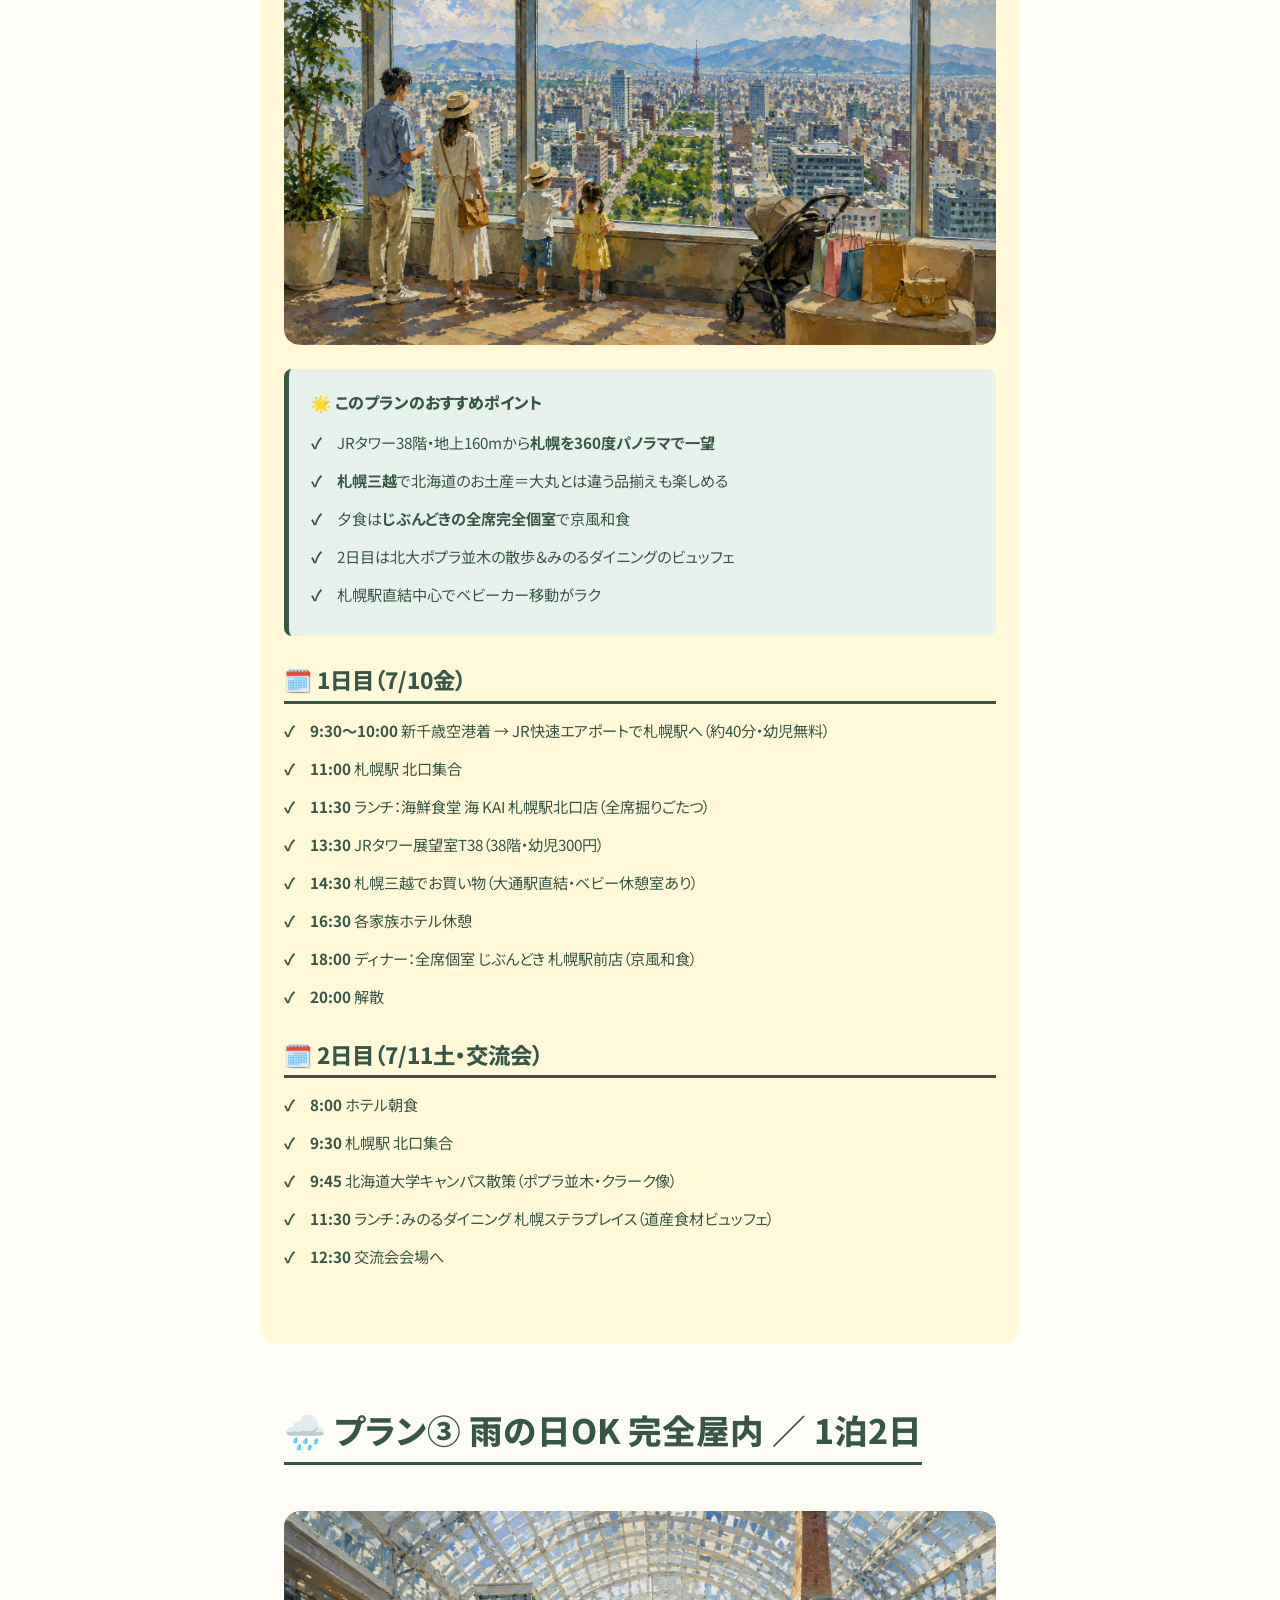
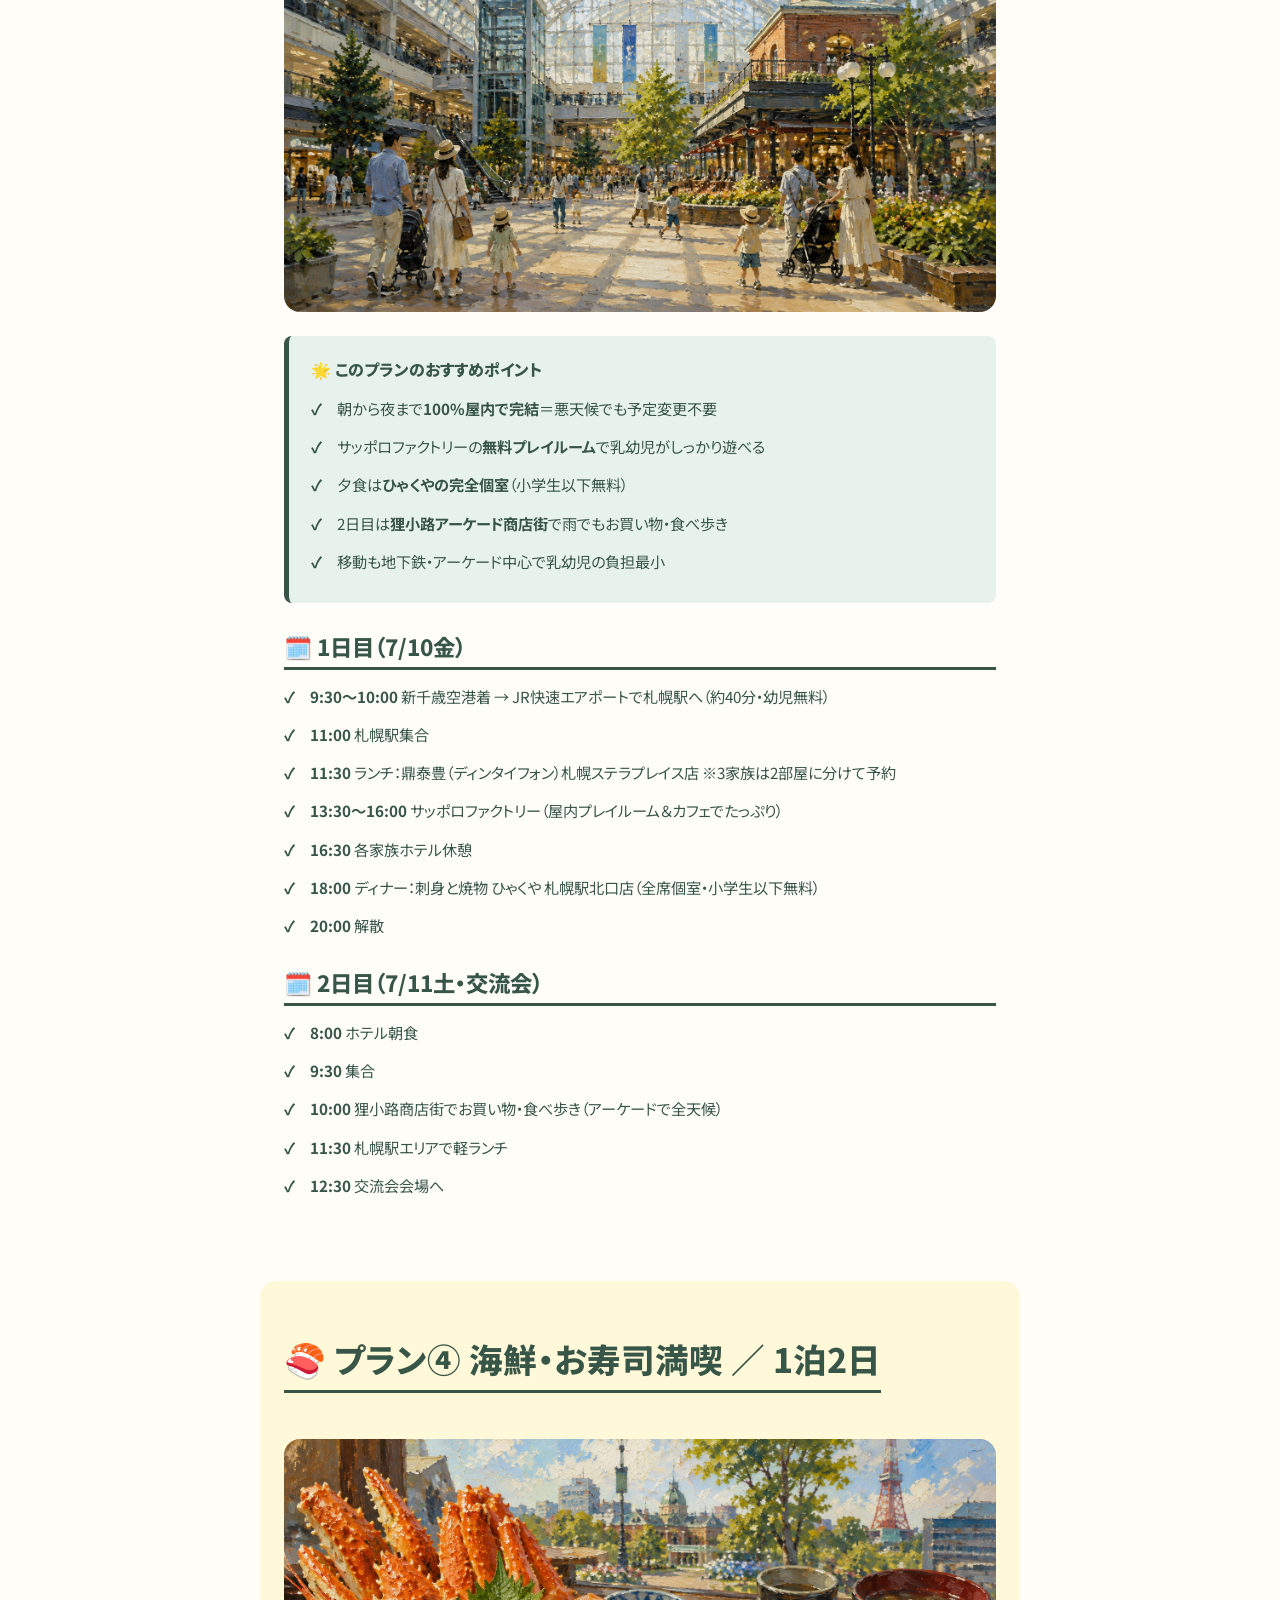
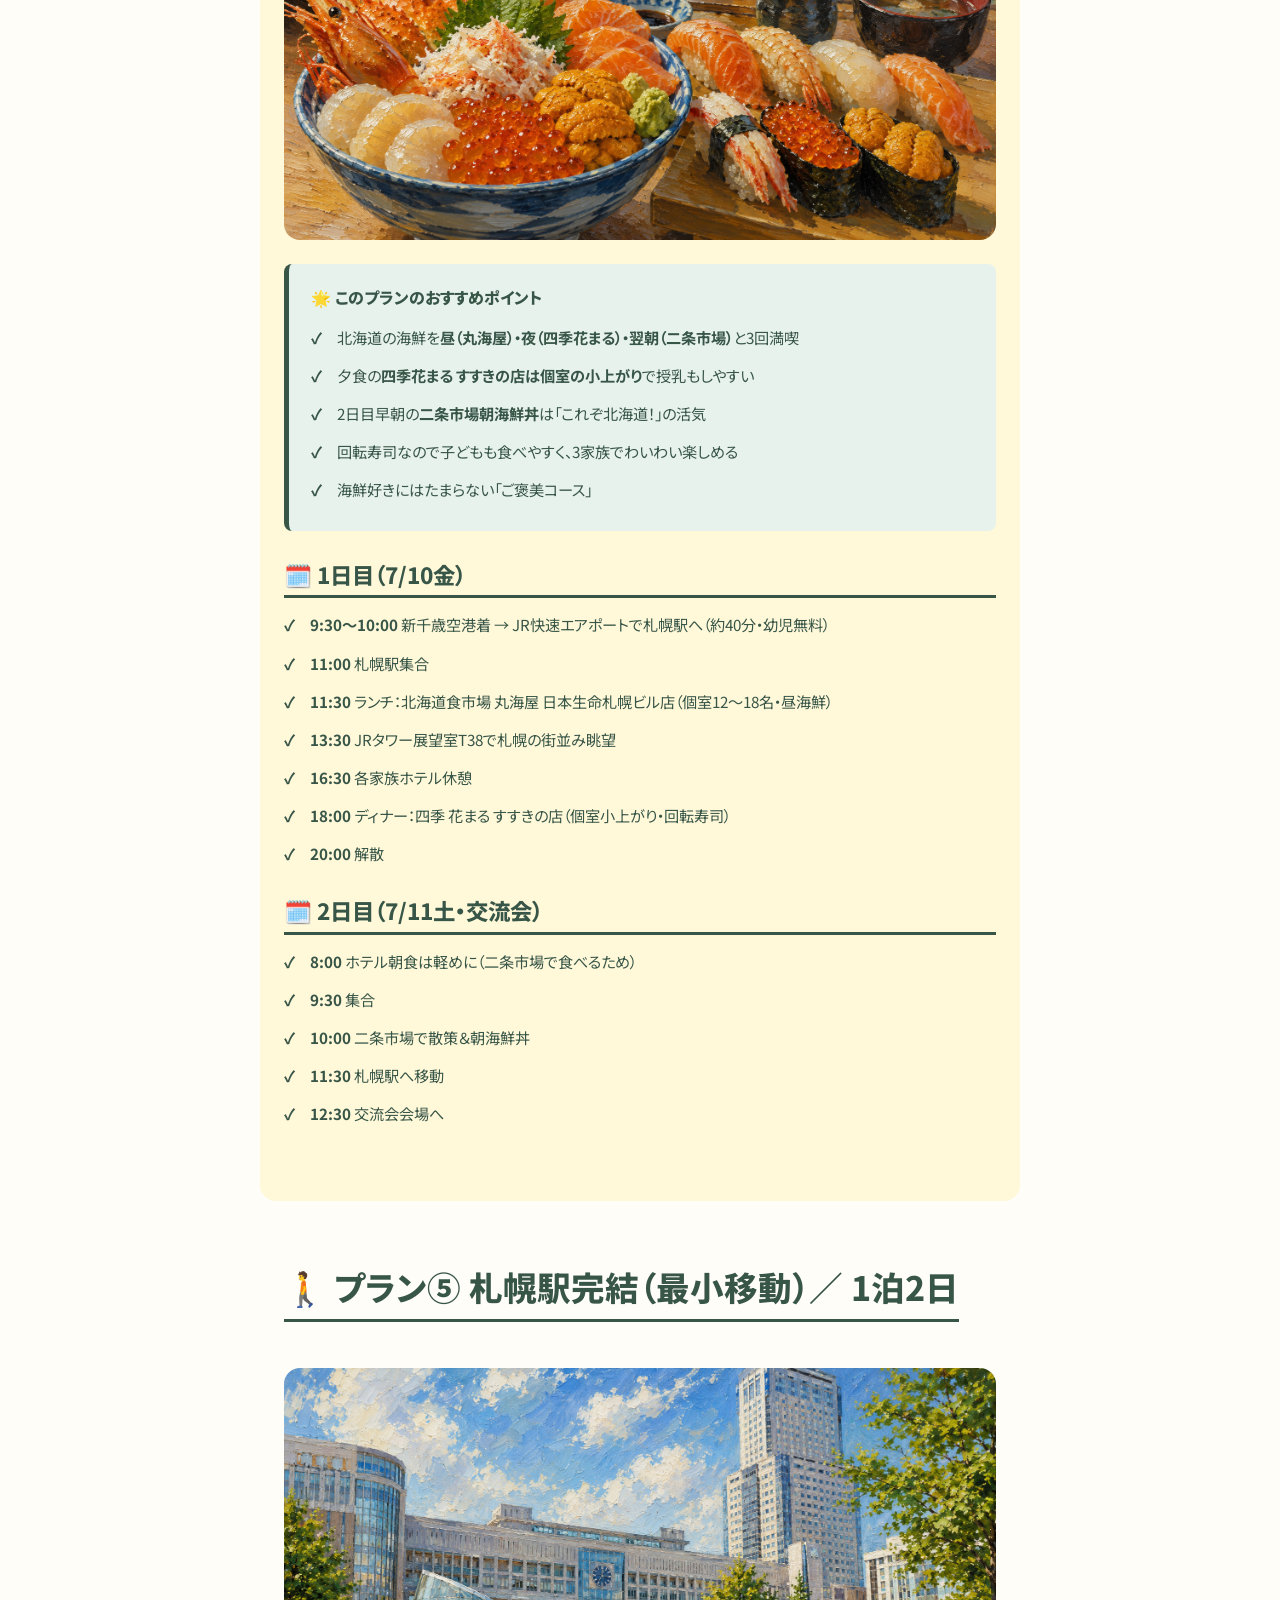
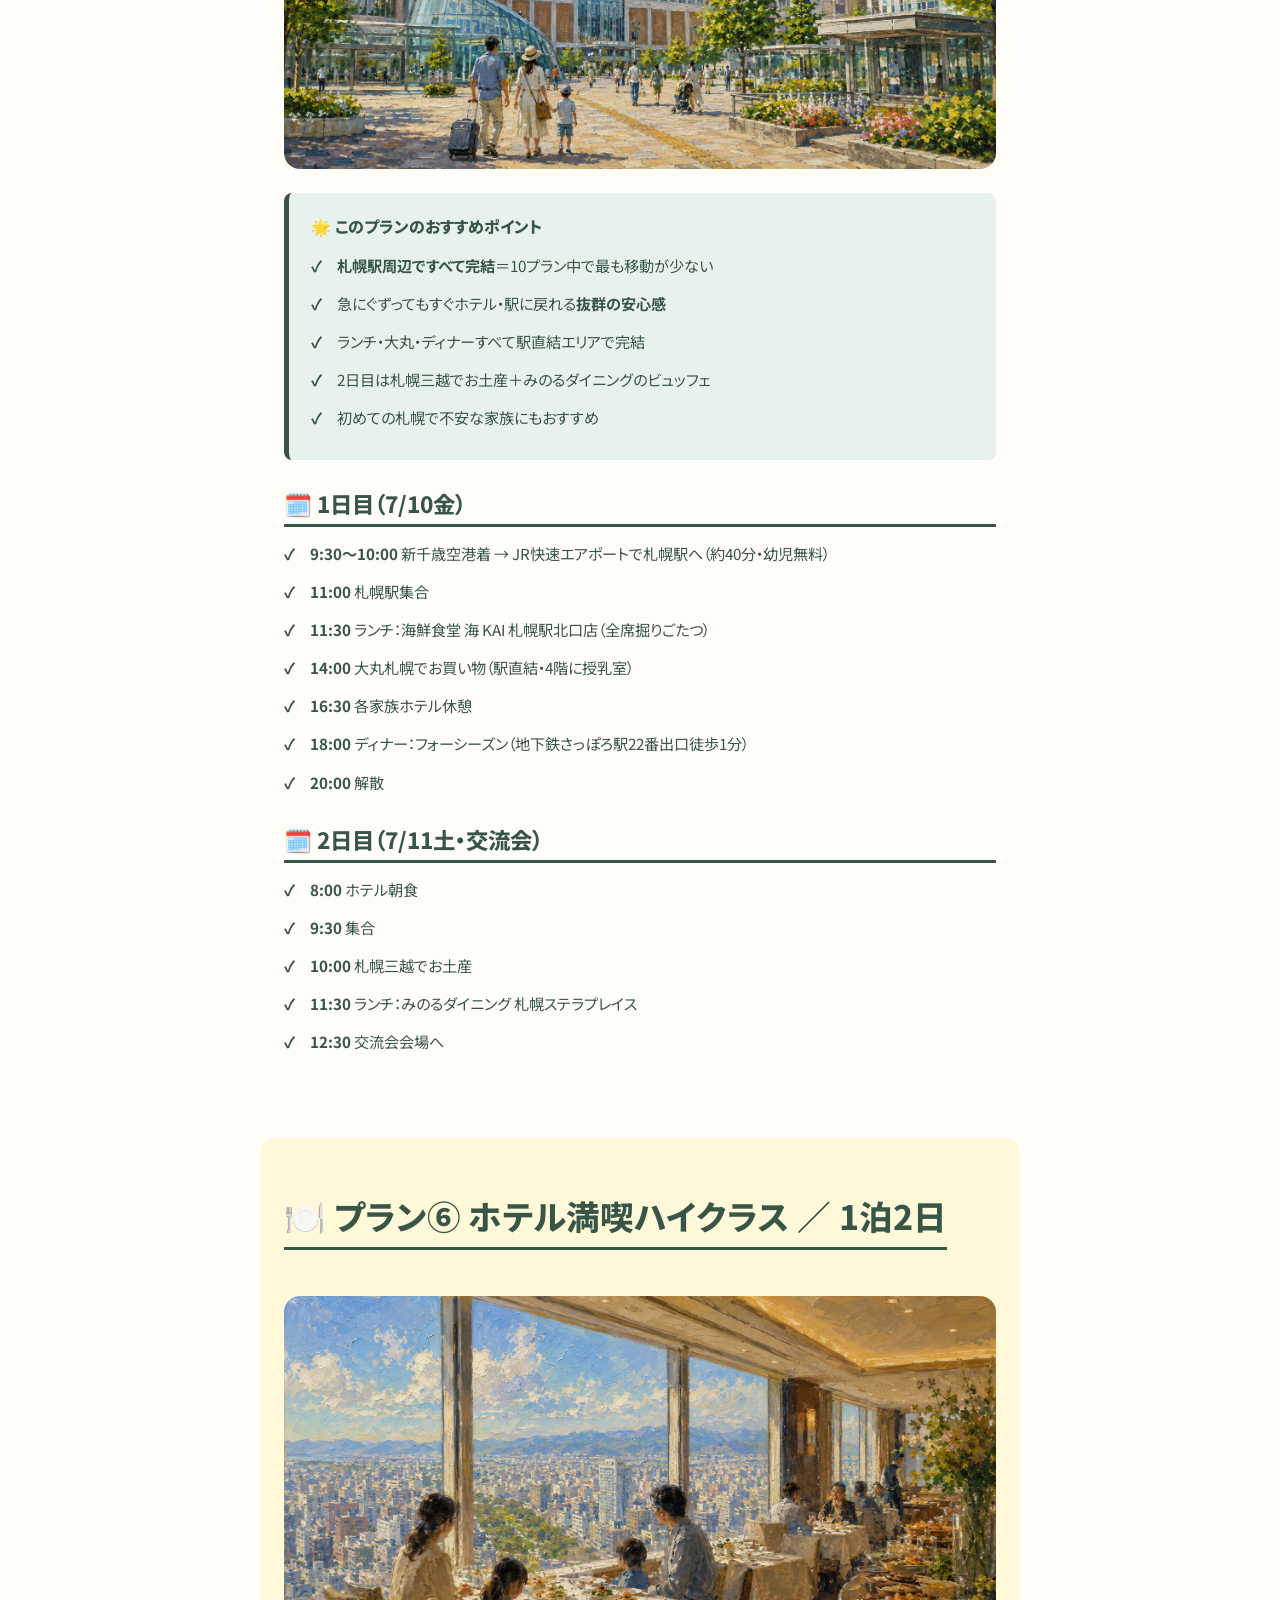
==== commit 495d649e: "10プランのスポット重複を解消・各プランを差別化 新スポット3つ追加(四季花まる/狸小路商店街/札幌三越)し重複を最小化： フォーシーズン7→4回、北菓楼7→3回、大丸7→3回、JRタワー6→4回" ====
--- a/index.html
+++ b/index.html
@@ -248,53 +248,35 @@
         <h2 class="section__title">🏛️ プラン① 札幌レトロ建築 ／ 1泊2日</h2>
         <figure class="photo"><img src="images/course1.png" alt="赤れんが庁舎の前で家族散歩・札幌レトロ建築コース" /></figure>
 
-        <div style="background:var(--guide-green); border-left:5px solid var(--guide-green-ink); padding:22px 22px 18px; border-radius:8px; margin:24px 0;">
-          <p style="font-weight:800; color:var(--guide-green-ink); margin-bottom:18px; font-size:1.05rem;">🌟 このプランのおすすめポイント</p>
-
-          <div style="display:flex; gap:14px; align-items:center; padding:12px 0; border-bottom:1px solid var(--line);">
-            <img src="images/course1.png" alt="赤れんが庁舎とサッポロファクトリー" style="width:88px; height:64px; object-fit:cover; border-radius:8px; flex-shrink:0;" />
-            <p style="margin:0; font-size:0.95rem; line-height:1.6;">札幌の歴史を象徴する<strong>2大建築（赤れんが・サッポロファクトリー）</strong>を1日で巡れる</p>
-          </div>
-
-          <div style="display:flex; gap:14px; align-items:center; padding:12px 0; border-bottom:1px solid var(--line);">
-            <img src="images/course1.png" alt="赤れんが庁舎リニューアル" style="width:88px; height:64px; object-fit:cover; border-radius:8px; flex-shrink:0;" />
-            <p style="margin:0; font-size:0.95rem; line-height:1.6;">赤れんが庁舎は<strong>2025年7月リニューアル直後</strong>＝最新の札幌を体験できる</p>
-          </div>
-
-          <div style="display:flex; gap:14px; align-items:center; padding:12px 0; border-bottom:1px solid var(--line);">
-            <img src="images/course5.png" alt="札幌駅で複数家族" style="width:88px; height:64px; object-fit:cover; border-radius:8px; flex-shrink:0;" />
-            <p style="margin:0; font-size:0.95rem; line-height:1.6;"><strong>中学生以下は入館無料</strong>。家族3組10〜12名でも入館料を抑えられる</p>
-          </div>
-
-          <div style="display:flex; gap:14px; align-items:center; padding:12px 0; border-bottom:1px solid var(--line);">
-            <img src="images/course3.png" alt="サッポロファクトリーの屋内アトリウム" style="width:88px; height:64px; object-fit:cover; border-radius:8px; flex-shrink:0;" />
-            <p style="margin:0; font-size:0.95rem; line-height:1.6;">全観光スポットが<strong>屋内＋授乳室完備</strong>で雨でも晴れでも安心</p>
-          </div>
-
-          <div style="display:flex; gap:14px; align-items:center; padding:12px 0;">
-            <img src="images/course6.png" alt="ホテルレストランで家族食事" style="width:88px; height:64px; object-fit:cover; border-radius:8px; flex-shrink:0;" />
-            <p style="margin:0; font-size:0.95rem; line-height:1.6;">ホテルレストランの個室（4〜30名対応）で3家族12名がゆったり食事できる</p>
-          </div>
+        <div style="background:var(--guide-green); border-left:5px solid var(--guide-green-ink); padding:18px 22px; border-radius:8px; margin:24px 0;">
+          <p style="font-weight:800; color:var(--guide-green-ink); margin-bottom:10px; font-size:1rem;">🌟 このプランのおすすめポイント</p>
+          <ul class="list" style="margin-bottom:0;">
+            <li>札幌の歴史を象徴する<strong>2大建築（赤れんが・サッポロファクトリー）</strong>を1日で巡れる</li>
+            <li>赤れんが庁舎は<strong>2025年7月リニューアル直後</strong>＝最新の札幌を体験できる</li>
+            <li><strong>中学生以下は入館無料</strong>。家族3組10〜12名でも入館料を抑えられる</li>
+            <li>夕食は<strong>ホテル個室のフォーシーズン</strong>で3家族12名がゆったり</li>
+            <li>2日目は北菓楼カフェ＋札幌三越でお土産</li>
+          </ul>
         </div>
 
         <h3 style="color:#385648; border-bottom:3px solid #385648; padding-bottom:6px;">🗓️ 1日目（7/10金）</h3>
         <ul class="list">
-          <li><strong>9:30〜10:00</strong> 新千歳空港着 → JR快速エアポートで札幌駅へ（約40分・<strong>幼児無料</strong>） <a class="map-pin" href="https://www.google.com/maps/search/?api=1&query=%E6%96%B0%E5%8D%83%E6%AD%B3%E7%A9%BA%E6%B8%AF" target="_blank" rel="noopener">📍 地図</a></li>
-          <li><strong>11:00</strong> 札幌駅集合（南口「北海道四季彩館前」） <a class="map-pin" href="https://www.google.com/maps/search/?api=1&query=JR%E6%9C%AD%E5%B9%8C%E9%A7%85" target="_blank" rel="noopener">📍 地図</a></li>
-          <li><strong>11:30</strong> ランチ：北海道食市場 丸海屋 日本生命札幌ビル店（個室12〜18名） <a class="map-pin" href="https://www.google.com/maps/search/?api=1&query=%E5%8C%97%E6%B5%B7%E9%81%93%E9%A3%9F%E5%B8%82%E5%A0%B4%20%E4%B8%B8%E6%B5%B7%E5%B1%8B%20%E6%97%A5%E6%9C%AC%E7%94%9F%E5%91%BD%E6%9C%AD%E5%B9%8C%E3%83%93%E3%83%AB%E5%BA%97" target="_blank" rel="noopener">📍 地図</a></li>
-          <li><strong>13:30</strong> 赤れんが庁舎見学（中学生以下無料・八角塔特別観覧） <a class="map-pin" href="https://www.google.com/maps/search/?api=1&query=%E5%8C%97%E6%B5%B7%E9%81%93%E5%BA%81%E6%97%A7%E6%9C%AC%E5%BA%81%E8%88%8E%20%E8%B5%A4%E3%82%8C%E3%82%93%E3%81%8C%E5%BA%81%E8%88%8E" target="_blank" rel="noopener">📍 地図</a></li>
-          <li><strong>15:00</strong> サッポロファクトリー（屋内アトリウム＆プレイルーム） <a class="map-pin" href="https://www.google.com/maps/search/?api=1&query=%E3%82%B5%E3%83%83%E3%83%9D%E3%83%AD%E3%83%95%E3%82%A1%E3%82%AF%E3%83%88%E3%83%AA%E3%83%BC" target="_blank" rel="noopener">📍 地図</a></li>
+          <li><strong>9:30〜10:00</strong> 新千歳空港着 → JR快速エアポートで札幌駅へ（約40分・幼児無料）</li>
+          <li><strong>11:00</strong> 札幌駅集合（南口「北海道四季彩館前」）</li>
+          <li><strong>11:30</strong> ランチ：北海道食市場 丸海屋 日本生命札幌ビル店（個室12〜18名）</li>
+          <li><strong>13:30</strong> 赤れんが庁舎見学（中学生以下無料・八角塔特別観覧）</li>
+          <li><strong>15:00</strong> サッポロファクトリー（屋内アトリウム＆プレイルーム）</li>
           <li><strong>16:30</strong> 各家族ホテル休憩・お昼寝</li>
-          <li><strong>18:00</strong> ディナー：フォーシーズン（ホテルニューオータニイン・和洋コース） <a class="map-pin" href="https://www.google.com/maps/search/?api=1&query=%E3%83%9B%E3%83%86%E3%83%AB%E3%83%8B%E3%83%A5%E3%83%BC%E3%82%AA%E3%83%BC%E3%82%BF%E3%83%8B%E3%82%A4%E3%83%B3%E6%9C%AD%E5%B9%8C%20%E3%83%AC%E3%82%B9%E3%83%88%E3%83%A9%E3%83%B3%E3%83%95%E3%82%A9%E3%83%BC%E3%82%B7%E3%83%BC%E3%82%BA%E3%83%B3" target="_blank" rel="noopener">📍 地図</a></li>
+          <li><strong>18:00</strong> ディナー：フォーシーズン（ホテルニューオータニイン・和洋コース）</li>
           <li><strong>20:00</strong> 解散</li>
         </ul>
 
         <h3 style="color:#385648; border-bottom:3px solid #385648; padding-bottom:6px;">🗓️ 2日目（7/11土・交流会）</h3>
         <ul class="list">
           <li><strong>8:00</strong> ホテル朝食</li>
-          <li><strong>9:30</strong> 集合（北菓楼前） <a class="map-pin" href="https://www.google.com/maps/search/?api=1&query=%E5%8C%97%E8%8F%93%E6%A5%BC%20%E6%9C%AD%E5%B9%8C%E6%9C%AC%E9%A4%A8" target="_blank" rel="noopener">📍 地図</a></li>
-          <li><strong>10:00</strong> 北菓楼 札幌本館（図書館風カフェ＆お土産） <a class="map-pin" href="https://www.google.com/maps/search/?api=1&query=%E5%8C%97%E8%8F%93%E6%A5%BC%20%E6%9C%AD%E5%B9%8C%E6%9C%AC%E9%A4%A8" target="_blank" rel="noopener">📍 地図</a></li>
-          <li><strong>11:30</strong> 大丸札幌で軽ランチ＆お土産買い足し <a class="map-pin" href="https://www.google.com/maps/search/?api=1&query=%E5%A4%A7%E4%B8%B8%E6%9C%AD%E5%B9%8C" target="_blank" rel="noopener">📍 地図</a></li>
+          <li><strong>9:30</strong> 集合（北菓楼前）</li>
+          <li><strong>10:00</strong> 北菓楼 札幌本館（図書館風カフェ＆お土産）</li>
+          <li><strong>11:30</strong> 札幌三越でお土産買い足し＆軽ランチ</li>
           <li><strong>12:30</strong> 交流会会場へ</li>
         </ul>
       </section>
@@ -307,34 +289,32 @@
         <div style="background:var(--guide-green); border-left:5px solid var(--guide-green-ink); padding:18px 22px; border-radius:8px; margin:24px 0;">
           <p style="font-weight:800; color:var(--guide-green-ink); margin-bottom:10px; font-size:1rem;">🌟 このプランのおすすめポイント</p>
           <ul class="list" style="margin-bottom:0;">
-            <li>JRタワー38階・地上160mから<strong>札幌の街並みを360度パノラマで一望</strong>＝家族写真の決定スポット</li>
-            <li>札幌駅直結＝<strong>ベビーカーでの移動が極めて楽</strong>、乳幼児連れに優しい</li>
-            <li>大丸地下で<strong>北海道のお土産が一気に揃う</strong>時間効率の良さ</li>
-            <li>北菓楼の「6,000冊本棚カフェ」は写真映えする特別空間＝SNS投稿にも◎</li>
-            <li>じぶんどき<strong>完全個室</strong>で京風和食、3家族12名でも気兼ねなく</li>
-            <li>2日目に北大ポプラ並木の散歩を追加＝札幌らしさも体感</li>
+            <li>JRタワー38階・地上160mから<strong>札幌を360度パノラマで一望</strong></li>
+            <li><strong>札幌三越</strong>で北海道のお土産＝大丸とは違う品揃えも楽しめる</li>
+            <li>夕食は<strong>じぶんどきの全席完全個室</strong>で京風和食</li>
+            <li>2日目は北大ポプラ並木の散歩＆みのるダイニングのビュッフェ</li>
+            <li>札幌駅直結中心でベビーカー移動がラク</li>
           </ul>
         </div>
 
         <h3 style="color:#385648; border-bottom:3px solid #385648; padding-bottom:6px;">🗓️ 1日目（7/10金）</h3>
         <ul class="list">
-          <li><strong>9:30〜10:00</strong> 新千歳空港着 → JR快速エアポートで札幌駅へ（約40分・<strong>幼児無料</strong>） <a class="map-pin" href="https://www.google.com/maps/search/?api=1&query=%E6%96%B0%E5%8D%83%E6%AD%B3%E7%A9%BA%E6%B8%AF" target="_blank" rel="noopener">📍 地図</a></li>
-          <li><strong>11:00</strong> 札幌駅 北口集合 <a class="map-pin" href="https://www.google.com/maps/search/?api=1&query=JR%E6%9C%AD%E5%B9%8C%E9%A7%85%20%E5%8C%97%E5%8F%A3" target="_blank" rel="noopener">📍 地図</a></li>
-          <li><strong>11:30</strong> ランチ：海鮮食堂 海 KAI 札幌駅北口店（全席掘りごたつ・最大54名対応） <a class="map-pin" href="https://www.google.com/maps/search/?api=1&query=%E6%B5%B7%E9%AE%AE%E9%A3%9F%E5%A0%82%20%E6%B5%B7%20KAI%20%E6%9C%AD%E5%B9%8C%E9%A7%85%E5%8C%97%E5%8F%A3%E5%BA%97" target="_blank" rel="noopener">📍 地図</a></li>
-          <li><strong>13:30</strong> JRタワー展望室T38（38階・幼児300円） <a class="map-pin" href="https://www.google.com/maps/search/?api=1&query=JR%E3%82%BF%E3%83%AF%E3%83%BC%E5%B1%95%E6%9C%9B%E5%AE%A4T38" target="_blank" rel="noopener">📍 地図</a></li>
-          <li><strong>14:30</strong> 大丸札幌でお買い物（4階に授乳室・地下にお土産集約） <a class="map-pin" href="https://www.google.com/maps/search/?api=1&query=%E5%A4%A7%E4%B8%B8%E6%9C%AD%E5%B9%8C" target="_blank" rel="noopener">📍 地図</a></li>
-          <li><strong>15:30</strong> 北菓楼 札幌本館でカフェ休憩 <a class="map-pin" href="https://www.google.com/maps/search/?api=1&query=%E5%8C%97%E8%8F%93%E6%A5%BC%20%E6%9C%AD%E5%B9%8C%E6%9C%AC%E9%A4%A8" target="_blank" rel="noopener">📍 地図</a></li>
+          <li><strong>9:30〜10:00</strong> 新千歳空港着 → JR快速エアポートで札幌駅へ（約40分・幼児無料）</li>
+          <li><strong>11:00</strong> 札幌駅 北口集合</li>
+          <li><strong>11:30</strong> ランチ：海鮮食堂 海 KAI 札幌駅北口店（全席掘りごたつ）</li>
+          <li><strong>13:30</strong> JRタワー展望室T38（38階・幼児300円）</li>
+          <li><strong>14:30</strong> 札幌三越でお買い物（大通駅直結・ベビー休憩室あり）</li>
           <li><strong>16:30</strong> 各家族ホテル休憩</li>
-          <li><strong>18:00</strong> ディナー：全席個室 じぶんどき 札幌駅前店 <a class="map-pin" href="https://www.google.com/maps/search/?api=1&query=%E3%81%98%E3%81%B6%E3%82%93%E3%81%A9%E3%81%8D%20%E6%9C%AD%E5%B9%8C%E9%A7%85%E5%89%8D%E5%BA%97" target="_blank" rel="noopener">📍 地図</a></li>
+          <li><strong>18:00</strong> ディナー：全席個室 じぶんどき 札幌駅前店（京風和食）</li>
           <li><strong>20:00</strong> 解散</li>
         </ul>
 
         <h3 style="color:#385648; border-bottom:3px solid #385648; padding-bottom:6px;">🗓️ 2日目（7/11土・交流会）</h3>
         <ul class="list">
           <li><strong>8:00</strong> ホテル朝食</li>
-          <li><strong>9:30</strong> 札幌駅 北口集合 <a class="map-pin" href="https://www.google.com/maps/search/?api=1&query=JR%E6%9C%AD%E5%B9%8C%E9%A7%85%20%E5%8C%97%E5%8F%A3" target="_blank" rel="noopener">📍 地図</a></li>
-          <li><strong>9:45</strong> 北海道大学キャンパス散策（ポプラ並木・クラーク像） <a class="map-pin" href="https://www.google.com/maps/search/?api=1&query=%E5%8C%97%E6%B5%B7%E9%81%93%E5%A4%A7%E5%AD%A6%20%E6%9C%AD%E5%B9%8C%E3%82%AD%E3%83%A3%E3%83%B3%E3%83%91%E3%82%B9" target="_blank" rel="noopener">📍 地図</a></li>
-          <li><strong>11:30</strong> ランチ：みのるダイニング 札幌ステラプレイス（道産食材ビュッフェ） <a class="map-pin" href="https://www.google.com/maps/search/?api=1&query=%E3%81%BF%E3%81%AE%E3%82%8B%E3%83%80%E3%82%A4%E3%83%8B%E3%83%B3%E3%82%B0%20%E6%9C%AD%E5%B9%8C%E3%82%B9%E3%83%86%E3%83%A9%E3%83%97%E3%83%AC%E3%82%A4%E3%82%B9" target="_blank" rel="noopener">📍 地図</a></li>
+          <li><strong>9:30</strong> 札幌駅 北口集合</li>
+          <li><strong>9:45</strong> 北海道大学キャンパス散策（ポプラ並木・クラーク像）</li>
+          <li><strong>11:30</strong> ランチ：みのるダイニング 札幌ステラプレイス（道産食材ビュッフェ）</li>
           <li><strong>12:30</strong> 交流会会場へ</li>
         </ul>
       </section>
@@ -349,21 +329,20 @@
           <ul class="list" style="margin-bottom:0;">
             <li>朝から夜まで<strong>100%屋内で完結</strong>＝悪天候でも予定変更不要</li>
             <li>サッポロファクトリーの<strong>無料プレイルーム</strong>で乳幼児がしっかり遊べる</li>
-            <li>大人はアトリウムのカフェでひと息＝「<strong>子どもは遊ぶ・親は休む</strong>」分担成立</li>
-            <li>ベビーカー無料貸出あり（自前のベビーカーがなくてもOK）</li>
-            <li>移動も札幌駅・地下鉄中心で乳幼児の負担最小</li>
-            <li>急に天気が悪くなる7月の札幌でも、当日決断できる安心プラン</li>
+            <li>夕食は<strong>ひゃくやの完全個室</strong>（小学生以下無料）</li>
+            <li>2日目は<strong>狸小路アーケード商店街</strong>で雨でもお買い物・食べ歩き</li>
+            <li>移動も地下鉄・アーケード中心で乳幼児の負担最小</li>
           </ul>
         </div>
 
         <h3 style="color:#385648; border-bottom:3px solid #385648; padding-bottom:6px;">🗓️ 1日目（7/10金）</h3>
         <ul class="list">
-          <li><strong>9:30〜10:00</strong> 新千歳空港着 → JR快速エアポートで札幌駅へ（約40分・<strong>幼児無料</strong>） <a class="map-pin" href="https://www.google.com/maps/search/?api=1&query=%E6%96%B0%E5%8D%83%E6%AD%B3%E7%A9%BA%E6%B8%AF" target="_blank" rel="noopener">📍 地図</a></li>
-          <li><strong>11:00</strong> 札幌駅集合 <a class="map-pin" href="https://www.google.com/maps/search/?api=1&query=JR%E6%9C%AD%E5%B9%8C%E9%A7%85" target="_blank" rel="noopener">📍 地図</a></li>
-          <li><strong>11:30</strong> ランチ：鼎泰豊（ディンタイフォン）札幌ステラプレイス店 ※個室予約は8名まで、3家族の場合は2部屋に分けて予約 <a class="map-pin" href="https://www.google.com/maps/search/?api=1&query=%E9%BC%8E%E6%B3%B0%E8%B1%8A%20%E6%9C%AD%E5%B9%8C%E3%82%B9%E3%83%86%E3%83%A9%E3%83%97%E3%83%AC%E3%82%A4%E3%82%B9%E5%BA%97" target="_blank" rel="noopener">📍 地図</a></li>
-          <li><strong>13:30〜16:00</strong> サッポロファクトリー（屋内プレイルーム＆カフェでたっぷり） <a class="map-pin" href="https://www.google.com/maps/search/?api=1&query=%E3%82%B5%E3%83%83%E3%83%9D%E3%83%AD%E3%83%95%E3%82%A1%E3%82%AF%E3%83%88%E3%83%AA%E3%83%BC" target="_blank" rel="noopener">📍 地図</a></li>
+          <li><strong>9:30〜10:00</strong> 新千歳空港着 → JR快速エアポートで札幌駅へ（約40分・幼児無料）</li>
+          <li><strong>11:00</strong> 札幌駅集合</li>
+          <li><strong>11:30</strong> ランチ：鼎泰豊（ディンタイフォン）札幌ステラプレイス店 ※3家族は2部屋に分けて予約</li>
+          <li><strong>13:30〜16:00</strong> サッポロファクトリー（屋内プレイルーム＆カフェでたっぷり）</li>
           <li><strong>16:30</strong> 各家族ホテル休憩</li>
-          <li><strong>18:00</strong> ディナー：フォーシーズン（ホテルニューオータニイン） <a class="map-pin" href="https://www.google.com/maps/search/?api=1&query=%E3%83%9B%E3%83%86%E3%83%AB%E3%83%8B%E3%83%A5%E3%83%BC%E3%82%AA%E3%83%BC%E3%82%BF%E3%83%8B%E3%82%A4%E3%83%B3%E6%9C%AD%E5%B9%8C%20%E3%83%AC%E3%82%B9%E3%83%88%E3%83%A9%E3%83%B3%E3%83%95%E3%82%A9%E3%83%BC%E3%82%B7%E3%83%BC%E3%82%BA%E3%83%B3" target="_blank" rel="noopener">📍 地図</a></li>
+          <li><strong>18:00</strong> ディナー：刺身と焼物 ひゃくや 札幌駅北口店（全席個室・小学生以下無料）</li>
           <li><strong>20:00</strong> 解散</li>
         </ul>
 
@@ -371,8 +350,8 @@
         <ul class="list">
           <li><strong>8:00</strong> ホテル朝食</li>
           <li><strong>9:30</strong> 集合</li>
-          <li><strong>10:00</strong> 赤れんが庁舎見学（屋内・授乳室あり） <a class="map-pin" href="https://www.google.com/maps/search/?api=1&query=%E5%8C%97%E6%B5%B7%E9%81%93%E5%BA%81%E6%97%A7%E6%9C%AC%E5%BA%81%E8%88%8E%20%E8%B5%A4%E3%82%8C%E3%82%93%E3%81%8C%E5%BA%81%E8%88%8E" target="_blank" rel="noopener">📍 地図</a></li>
-          <li><strong>11:30</strong> 札幌駅エリアで軽ランチ <a class="map-pin" href="https://www.google.com/maps/search/?api=1&query=JR%E6%9C%AD%E5%B9%8C%E9%A7%85" target="_blank" rel="noopener">📍 地図</a></li>
+          <li><strong>10:00</strong> 狸小路商店街でお買い物・食べ歩き（アーケードで全天候）</li>
+          <li><strong>11:30</strong> 札幌駅エリアで軽ランチ</li>
           <li><strong>12:30</strong> 交流会会場へ</li>
         </ul>
       </section>
@@ -385,31 +364,30 @@
         <div style="background:var(--guide-green); border-left:5px solid var(--guide-green-ink); padding:18px 22px; border-radius:8px; margin:24px 0;">
           <p style="font-weight:800; color:var(--guide-green-ink); margin-bottom:10px; font-size:1rem;">🌟 このプランのおすすめポイント</p>
           <ul class="list" style="margin-bottom:0;">
-            <li>北海道の海鮮を<strong>昼夜2回＋2日目朝も</strong>満喫できる、海鮮好きの夢プラン</li>
-            <li>昼：丸海屋の個室／夜：ひゃくや全席個室＝<strong>両方とも乳幼児連れOK</strong></li>
-            <li>ひゃくやは<strong>小学生以下無料</strong>＝家族3組のお財布にも優しい</li>
-            <li>2日目早朝の<strong>二条市場朝海鮮丼</strong>は「これぞ北海道！」の活気を体感</li>
-            <li>大人のグルメ欲をしっかり満たす「<strong>ご褒美コース</strong>」</li>
+            <li>北海道の海鮮を<strong>昼（丸海屋）・夜（四季花まる）・翌朝（二条市場）</strong>と3回満喫</li>
+            <li>夕食の<strong>四季花まる すすきの店は個室の小上がり</strong>で授乳もしやすい</li>
+            <li>2日目早朝の<strong>二条市場朝海鮮丼</strong>は「これぞ北海道！」の活気</li>
+            <li>回転寿司なので子どもも食べやすく、3家族でわいわい楽しめる</li>
+            <li>海鮮好きにはたまらない「ご褒美コース」</li>
           </ul>
         </div>
 
         <h3 style="color:#385648; border-bottom:3px solid #385648; padding-bottom:6px;">🗓️ 1日目（7/10金）</h3>
         <ul class="list">
-          <li><strong>9:30〜10:00</strong> 新千歳空港着 → JR快速エアポートで札幌駅へ（約40分・<strong>幼児無料</strong>） <a class="map-pin" href="https://www.google.com/maps/search/?api=1&query=%E6%96%B0%E5%8D%83%E6%AD%B3%E7%A9%BA%E6%B8%AF" target="_blank" rel="noopener">📍 地図</a></li>
-          <li><strong>11:00</strong> 札幌駅集合 <a class="map-pin" href="https://www.google.com/maps/search/?api=1&query=JR%E6%9C%AD%E5%B9%8C%E9%A7%85" target="_blank" rel="noopener">📍 地図</a></li>
-          <li><strong>11:30</strong> ランチ：北海道食市場 丸海屋 日本生命札幌ビル店（個室12〜18名・昼海鮮） <a class="map-pin" href="https://www.google.com/maps/search/?api=1&query=%E5%8C%97%E6%B5%B7%E9%81%93%E9%A3%9F%E5%B8%82%E5%A0%B4%20%E4%B8%B8%E6%B5%B7%E5%B1%8B%20%E6%97%A5%E6%9C%AC%E7%94%9F%E5%91%BD%E6%9C%AD%E5%B9%8C%E3%83%93%E3%83%AB%E5%BA%97" target="_blank" rel="noopener">📍 地図</a></li>
-          <li><strong>13:30</strong> JRタワー展望室T38で札幌の街並み眺望 <a class="map-pin" href="https://www.google.com/maps/search/?api=1&query=JR%E3%82%BF%E3%83%AF%E3%83%BC%E5%B1%95%E6%9C%9B%E5%AE%A4T38" target="_blank" rel="noopener">📍 地図</a></li>
-          <li><strong>14:30</strong> 大丸札幌でお買い物・お土産 <a class="map-pin" href="https://www.google.com/maps/search/?api=1&query=%E5%A4%A7%E4%B8%B8%E6%9C%AD%E5%B9%8C" target="_blank" rel="noopener">📍 地図</a></li>
+          <li><strong>9:30〜10:00</strong> 新千歳空港着 → JR快速エアポートで札幌駅へ（約40分・幼児無料）</li>
+          <li><strong>11:00</strong> 札幌駅集合</li>
+          <li><strong>11:30</strong> ランチ：北海道食市場 丸海屋 日本生命札幌ビル店（個室12〜18名・昼海鮮）</li>
+          <li><strong>13:30</strong> JRタワー展望室T38で札幌の街並み眺望</li>
           <li><strong>16:30</strong> 各家族ホテル休憩</li>
-          <li><strong>18:00</strong> ディナー：刺身と焼物 ひゃくや 札幌駅北口店（全席個室・夜海鮮・小学生以下無料） <a class="map-pin" href="https://www.google.com/maps/search/?api=1&query=%E5%88%BA%E8%BA%AB%E3%81%A8%E7%84%BC%E7%89%A9%20%E3%81%B2%E3%82%83%E3%81%8F%E3%82%84%20%E6%9C%AD%E5%B9%8C%E9%A7%85%E5%8C%97%E5%8F%A3%E5%BA%97" target="_blank" rel="noopener">📍 地図</a></li>
+          <li><strong>18:00</strong> ディナー：四季 花まる すすきの店（個室小上がり・回転寿司）</li>
           <li><strong>20:00</strong> 解散</li>
         </ul>
 
         <h3 style="color:#385648; border-bottom:3px solid #385648; padding-bottom:6px;">🗓️ 2日目（7/11土・交流会）</h3>
         <ul class="list">
-          <li><strong>8:00</strong> ホテル朝食は軽めに（二条市場で食べるため） <a class="map-pin" href="https://www.google.com/maps/search/?api=1&query=%E4%BA%8C%E6%9D%A1%E5%B8%82%E5%A0%B4%20%E6%9C%AD%E5%B9%8C" target="_blank" rel="noopener">📍 地図</a></li>
+          <li><strong>8:00</strong> ホテル朝食は軽めに（二条市場で食べるため）</li>
           <li><strong>9:30</strong> 集合</li>
-          <li><strong>10:00</strong> 二条市場で散策＆朝海鮮丼（早めブランチ） <a class="map-pin" href="https://www.google.com/maps/search/?api=1&query=%E4%BA%8C%E6%9D%A1%E5%B8%82%E5%A0%B4%20%E6%9C%AD%E5%B9%8C" target="_blank" rel="noopener">📍 地図</a></li>
+          <li><strong>10:00</strong> 二条市場で散策＆朝海鮮丼</li>
           <li><strong>11:30</strong> 札幌駅へ移動</li>
           <li><strong>12:30</strong> 交流会会場へ</li>
         </ul>
@@ -423,24 +401,22 @@
         <div style="background:var(--guide-green); border-left:5px solid var(--guide-green-ink); padding:18px 22px; border-radius:8px; margin:24px 0;">
           <p style="font-weight:800; color:var(--guide-green-ink); margin-bottom:10px; font-size:1rem;">🌟 このプランのおすすめポイント</p>
           <ul class="list" style="margin-bottom:0;">
-            <li><strong>札幌駅から半径500m以内ですべて完結</strong>＝10プラン中で最も移動が少ない</li>
+            <li><strong>札幌駅周辺ですべて完結</strong>＝10プラン中で最も移動が少ない</li>
             <li>急にぐずってもすぐホテル・駅に戻れる<strong>抜群の安心感</strong></li>
-            <li>乳幼児の移動負担を限界まで減らした「<strong>優しいプラン</strong>」</li>
-            <li>1日目すべて駅直結（海KAI・T38・大丸・フォーシーズン）</li>
-            <li>ベビーカーで歩く距離もほぼゼロ＝雨でも快適</li>
+            <li>ランチ・大丸・ディナーすべて駅直結エリアで完結</li>
+            <li>2日目は札幌三越でお土産＋みのるダイニングのビュッフェ</li>
             <li>初めての札幌で不安な家族にもおすすめ</li>
           </ul>
         </div>
 
         <h3 style="color:#385648; border-bottom:3px solid #385648; padding-bottom:6px;">🗓️ 1日目（7/10金）</h3>
         <ul class="list">
-          <li><strong>9:30〜10:00</strong> 新千歳空港着 → JR快速エアポートで札幌駅へ（約40分・<strong>幼児無料</strong>） <a class="map-pin" href="https://www.google.com/maps/search/?api=1&query=%E6%96%B0%E5%8D%83%E6%AD%B3%E7%A9%BA%E6%B8%AF" target="_blank" rel="noopener">📍 地図</a></li>
-          <li><strong>11:00</strong> 札幌駅集合 <a class="map-pin" href="https://www.google.com/maps/search/?api=1&query=JR%E6%9C%AD%E5%B9%8C%E9%A7%85" target="_blank" rel="noopener">📍 地図</a></li>
-          <li><strong>11:30</strong> ランチ：海鮮食堂 海 KAI 札幌駅北口店（全席掘りごたつ） <a class="map-pin" href="https://www.google.com/maps/search/?api=1&query=%E6%B5%B7%E9%AE%AE%E9%A3%9F%E5%A0%82%20%E6%B5%B7%20KAI%20%E6%9C%AD%E5%B9%8C%E9%A7%85%E5%8C%97%E5%8F%A3%E5%BA%97" target="_blank" rel="noopener">📍 地図</a></li>
-          <li><strong>13:30</strong> JRタワー展望室T38（駅直結） <a class="map-pin" href="https://www.google.com/maps/search/?api=1&query=JR%E3%82%BF%E3%83%AF%E3%83%BC%E5%B1%95%E6%9C%9B%E5%AE%A4T38" target="_blank" rel="noopener">📍 地図</a></li>
-          <li><strong>14:30</strong> 大丸札幌でお買い物（駅直結） <a class="map-pin" href="https://www.google.com/maps/search/?api=1&query=%E5%A4%A7%E4%B8%B8%E6%9C%AD%E5%B9%8C" target="_blank" rel="noopener">📍 地図</a></li>
+          <li><strong>9:30〜10:00</strong> 新千歳空港着 → JR快速エアポートで札幌駅へ（約40分・幼児無料）</li>
+          <li><strong>11:00</strong> 札幌駅集合</li>
+          <li><strong>11:30</strong> ランチ：海鮮食堂 海 KAI 札幌駅北口店（全席掘りごたつ）</li>
+          <li><strong>14:00</strong> 大丸札幌でお買い物（駅直結・4階に授乳室）</li>
           <li><strong>16:30</strong> 各家族ホテル休憩</li>
-          <li><strong>18:00</strong> ディナー：フォーシーズン（地下鉄さっぽろ駅22番出口徒歩1分） <a class="map-pin" href="https://www.google.com/maps/search/?api=1&query=%E3%83%9B%E3%83%86%E3%83%AB%E3%83%8B%E3%83%A5%E3%83%BC%E3%82%AA%E3%83%BC%E3%82%BF%E3%83%8B%E3%82%A4%E3%83%B3%E6%9C%AD%E5%B9%8C%20%E3%83%AC%E3%82%B9%E3%83%88%E3%83%A9%E3%83%B3%E3%83%95%E3%82%A9%E3%83%BC%E3%82%B7%E3%83%BC%E3%82%BA%E3%83%B3" target="_blank" rel="noopener">📍 地図</a></li>
+          <li><strong>18:00</strong> ディナー：フォーシーズン（地下鉄さっぽろ駅22番出口徒歩1分）</li>
           <li><strong>20:00</strong> 解散</li>
         </ul>
 
@@ -448,8 +424,8 @@
         <ul class="list">
           <li><strong>8:00</strong> ホテル朝食</li>
           <li><strong>9:30</strong> 集合</li>
-          <li><strong>10:00</strong> 北菓楼 札幌本館でカフェ <a class="map-pin" href="https://www.google.com/maps/search/?api=1&query=%E5%8C%97%E8%8F%93%E6%A5%BC%20%E6%9C%AD%E5%B9%8C%E6%9C%AC%E9%A4%A8" target="_blank" rel="noopener">📍 地図</a></li>
-          <li><strong>11:30</strong> ランチ：みのるダイニング 札幌ステラプレイス <a class="map-pin" href="https://www.google.com/maps/search/?api=1&query=%E3%81%BF%E3%81%AE%E3%82%8B%E3%83%80%E3%82%A4%E3%83%8B%E3%83%B3%E3%82%B0%20%E6%9C%AD%E5%B9%8C%E3%82%B9%E3%83%86%E3%83%A9%E3%83%97%E3%83%AC%E3%82%A4%E3%82%B9" target="_blank" rel="noopener">📍 地図</a></li>
+          <li><strong>10:00</strong> 札幌三越でお土産</li>
+          <li><strong>11:30</strong> ランチ：みのるダイニング 札幌ステラプレイス</li>
           <li><strong>12:30</strong> 交流会会場へ</li>
         </ul>
       </section>
@@ -463,23 +439,22 @@
           <p style="font-weight:800; color:var(--guide-green-ink); margin-bottom:10px; font-size:1rem;">🌟 このプランのおすすめポイント</p>
           <ul class="list" style="margin-bottom:0;">
             <li><strong>35階SKY Jの絶景ランチ</strong>＝3家族の「特別な日」の演出</li>
-            <li>ホテル朝食ビュッフェで贅沢な朝＝大人のご褒美</li>
-            <li>JRタワー展望もホテル内動線で完結＝雨でも全部屋内</li>
-            <li>3家族で「<strong>思い出に残る初日</strong>」を演出できるプラン</li>
+            <li>六花亭札幌本店で<strong>喫茶室限定スイーツ</strong>を堪能</li>
+            <li>夕食は<strong>ホテル個室のフォーシーズン</strong>で上質な時間</li>
+            <li>2日目はホテル朝食ビュッフェ＋大丸でお買い物</li>
             <li>記念日や久しぶりの集まりにふさわしい上質感</li>
-            <li>個室予約で12名でも余裕</li>
           </ul>
         </div>
 
         <h3 style="color:#385648; border-bottom:3px solid #385648; padding-bottom:6px;">🗓️ 1日目（7/10金）</h3>
         <ul class="list">
-          <li><strong>9:30〜10:00</strong> 新千歳空港着 → JR快速エアポートで札幌駅へ（約40分・<strong>幼児無料</strong>） <a class="map-pin" href="https://www.google.com/maps/search/?api=1&query=%E6%96%B0%E5%8D%83%E6%AD%B3%E7%A9%BA%E6%B8%AF" target="_blank" rel="noopener">📍 地図</a></li>
-          <li><strong>11:00</strong> 札幌駅集合 <a class="map-pin" href="https://www.google.com/maps/search/?api=1&query=JR%E6%9C%AD%E5%B9%8C%E9%A7%85" target="_blank" rel="noopener">📍 地図</a></li>
-          <li><strong>12:00</strong> ランチ：SKY J（JRタワーホテル日航札幌・35F／パノラマビュッフェ／個室別途） <a class="map-pin" href="https://www.google.com/maps/search/?api=1&query=JR%E3%82%BF%E3%83%AF%E3%83%BC%E3%83%9B%E3%83%86%E3%83%AB%E6%97%A5%E8%88%AA%E6%9C%AD%E5%B9%8C" target="_blank" rel="noopener">📍 地図</a></li>
-          <li><strong>13:30</strong> JRタワー展望室T38（同建物・絶景） <a class="map-pin" href="https://www.google.com/maps/search/?api=1&query=JR%E3%82%BF%E3%83%AF%E3%83%BC%E5%B1%95%E6%9C%9B%E5%AE%A4T38" target="_blank" rel="noopener">📍 地図</a></li>
-          <li><strong>14:30</strong> 北菓楼 札幌本館でカフェ <a class="map-pin" href="https://www.google.com/maps/search/?api=1&query=%E5%8C%97%E8%8F%93%E6%A5%BC%20%E6%9C%AD%E5%B9%8C%E6%9C%AC%E9%A4%A8" target="_blank" rel="noopener">📍 地図</a></li>
+          <li><strong>9:30〜10:00</strong> 新千歳空港着 → JR快速エアポートで札幌駅へ（約40分・幼児無料）</li>
+          <li><strong>11:00</strong> 札幌駅集合</li>
+          <li><strong>12:00</strong> ランチ：SKY J（JRタワーホテル日航札幌・35F／パノラマビュッフェ）</li>
+          <li><strong>13:30</strong> JRタワー展望室T38（同建物・絶景）</li>
+          <li><strong>14:30</strong> 六花亭 札幌本店で喫茶室スイーツ</li>
           <li><strong>16:30</strong> 各家族ホテル休憩</li>
-          <li><strong>18:00</strong> ディナー：フォーシーズン <a class="map-pin" href="https://www.google.com/maps/search/?api=1&query=%E3%83%9B%E3%83%86%E3%83%AB%E3%83%8B%E3%83%A5%E3%83%BC%E3%82%AA%E3%83%BC%E3%82%BF%E3%83%8B%E3%82%A4%E3%83%B3%E6%9C%AD%E5%B9%8C%20%E3%83%AC%E3%82%B9%E3%83%88%E3%83%A9%E3%83%B3%E3%83%95%E3%82%A9%E3%83%BC%E3%82%B7%E3%83%BC%E3%82%BA%E3%83%B3" target="_blank" rel="noopener">📍 地図</a></li>
+          <li><strong>18:00</strong> ディナー：フォーシーズン（ホテルニューオータニイン）</li>
           <li><strong>20:00</strong> 解散</li>
         </ul>
 
@@ -487,8 +462,8 @@
         <ul class="list">
           <li><strong>8:00</strong> ホテル朝食ビュッフェ（ハイクラス満喫）</li>
           <li><strong>9:30</strong> 集合</li>
-          <li><strong>10:00</strong> 大丸札幌でお買い物・お土産 <a class="map-pin" href="https://www.google.com/maps/search/?api=1&query=%E5%A4%A7%E4%B8%B8%E6%9C%AD%E5%B9%8C" target="_blank" rel="noopener">📍 地図</a></li>
-          <li><strong>11:30</strong> 札幌駅エリアで軽ランチ <a class="map-pin" href="https://www.google.com/maps/search/?api=1&query=JR%E6%9C%AD%E5%B9%8C%E9%A7%85" target="_blank" rel="noopener">📍 地図</a></li>
+          <li><strong>10:00</strong> 大丸札幌でお買い物・お土産</li>
+          <li><strong>11:30</strong> 札幌駅エリアで軽ランチ</li>
           <li><strong>12:30</strong> 交流会会場へ</li>
         </ul>
       </section>
@@ -503,23 +478,22 @@
           <ul class="list" style="margin-bottom:0;">
             <li>北大ポプラ並木で<strong>ベビーカー散歩</strong>＝乳幼児の外気浴に最適</li>
             <li><strong>北大博物館は入館無料＋屋内</strong>＝コスパも安心感も◎</li>
-            <li>札幌駅 北口から徒歩5分の好アクセス</li>
-            <li>大人もゆったりできる「<strong>のんびり派</strong>」プラン</li>
-            <li>ぐずったら座れるカフェ・館内が連続＝休憩しやすい</li>
+            <li>北菓楼の図書館カフェで体力温存できる「のんびり派」プラン</li>
+            <li>夕食は<strong>じぶんどきの全席個室</strong>で京風和食</li>
             <li>札幌らしさ（北大・北菓楼）と落ち着き両方を堪能</li>
           </ul>
         </div>
 
         <h3 style="color:#385648; border-bottom:3px solid #385648; padding-bottom:6px;">🗓️ 1日目（7/10金）</h3>
         <ul class="list">
-          <li><strong>9:30〜10:00</strong> 新千歳空港着 → JR快速エアポートで札幌駅へ（約40分・<strong>幼児無料</strong>） <a class="map-pin" href="https://www.google.com/maps/search/?api=1&query=%E6%96%B0%E5%8D%83%E6%AD%B3%E7%A9%BA%E6%B8%AF" target="_blank" rel="noopener">📍 地図</a></li>
-          <li><strong>11:00</strong> 札幌駅 北口集合 <a class="map-pin" href="https://www.google.com/maps/search/?api=1&query=JR%E6%9C%AD%E5%B9%8C%E9%A7%85%20%E5%8C%97%E5%8F%A3" target="_blank" rel="noopener">📍 地図</a></li>
-          <li><strong>11:30</strong> ランチ：みのるダイニング 札幌ステラプレイス（道産食材ビュッフェ） <a class="map-pin" href="https://www.google.com/maps/search/?api=1&query=%E3%81%BF%E3%81%AE%E3%82%8B%E3%83%80%E3%82%A4%E3%83%8B%E3%83%B3%E3%82%B0%20%E6%9C%AD%E5%B9%8C%E3%82%B9%E3%83%86%E3%83%A9%E3%83%97%E3%83%AC%E3%82%A4%E3%82%B9" target="_blank" rel="noopener">📍 地図</a></li>
-          <li><strong>13:00</strong> 北海道大学キャンパス散策（ポプラ並木・クラーク像） <a class="map-pin" href="https://www.google.com/maps/search/?api=1&query=%E5%8C%97%E6%B5%B7%E9%81%93%E5%A4%A7%E5%AD%A6%20%E6%9C%AD%E5%B9%8C%E3%82%AD%E3%83%A3%E3%83%B3%E3%83%91%E3%82%B9" target="_blank" rel="noopener">📍 地図</a></li>
-          <li><strong>14:30</strong> 北海道大学総合博物館（無料・屋内・ベビーカーOK） <a class="map-pin" href="https://www.google.com/maps/search/?api=1&query=%E5%8C%97%E6%B5%B7%E9%81%93%E5%A4%A7%E5%AD%A6%E7%B7%8F%E5%90%88%E5%8D%9A%E7%89%A9%E9%A4%A8" target="_blank" rel="noopener">📍 地図</a></li>
-          <li><strong>16:00</strong> 北菓楼 札幌本館でカフェ <a class="map-pin" href="https://www.google.com/maps/search/?api=1&query=%E5%8C%97%E8%8F%93%E6%A5%BC%20%E6%9C%AD%E5%B9%8C%E6%9C%AC%E9%A4%A8" target="_blank" rel="noopener">📍 地図</a></li>
+          <li><strong>9:30〜10:00</strong> 新千歳空港着 → JR快速エアポートで札幌駅へ（約40分・幼児無料）</li>
+          <li><strong>11:00</strong> 札幌駅 北口集合</li>
+          <li><strong>11:30</strong> ランチ：みのるダイニング 札幌ステラプレイス（道産食材ビュッフェ）</li>
+          <li><strong>13:00</strong> 北海道大学キャンパス散策（ポプラ並木・クラーク像）</li>
+          <li><strong>14:30</strong> 北海道大学総合博物館（無料・屋内・ベビーカーOK）</li>
+          <li><strong>16:00</strong> 北菓楼 札幌本館でカフェ</li>
           <li><strong>16:30</strong> 各家族ホテル休憩</li>
-          <li><strong>18:00</strong> ディナー：全席個室 じぶんどき 札幌駅前店 <a class="map-pin" href="https://www.google.com/maps/search/?api=1&query=%E3%81%98%E3%81%B6%E3%82%93%E3%81%A9%E3%81%8D%20%E6%9C%AD%E5%B9%8C%E9%A7%85%E5%89%8D%E5%BA%97" target="_blank" rel="noopener">📍 地図</a></li>
+          <li><strong>18:00</strong> ディナー：全席個室 じぶんどき 札幌駅前店</li>
           <li><strong>20:00</strong> 解散</li>
         </ul>
 
@@ -527,8 +501,8 @@
         <ul class="list">
           <li><strong>8:00</strong> ホテル朝食</li>
           <li><strong>9:30</strong> 集合</li>
-          <li><strong>10:00</strong> 大丸札幌でお買い物 <a class="map-pin" href="https://www.google.com/maps/search/?api=1&query=%E5%A4%A7%E4%B8%B8%E6%9C%AD%E5%B9%8C" target="_blank" rel="noopener">📍 地図</a></li>
-          <li><strong>11:30</strong> 札幌駅エリアで軽ランチ <a class="map-pin" href="https://www.google.com/maps/search/?api=1&query=JR%E6%9C%AD%E5%B9%8C%E9%A7%85" target="_blank" rel="noopener">📍 地図</a></li>
+          <li><strong>10:00</strong> 大丸札幌でお買い物</li>
+          <li><strong>11:30</strong> 札幌駅エリアで軽ランチ</li>
           <li><strong>12:30</strong> 交流会会場へ</li>
         </ul>
       </section>
@@ -543,23 +517,21 @@
           <ul class="list" style="margin-bottom:0;">
             <li>緑豊かな<strong>中島公園</strong>でベビーカー散歩＆芝生ピクニックOK</li>
             <li>中島児童会館は<strong>日本最古の公立児童会館</strong>＝歴史的価値も◎</li>
-            <li>観光客が少ない地元エリアで<strong>静かな札幌</strong>を体感</li>
-            <li>池や緑が美しく、乳幼児の外気浴・写真スポットに</li>
-            <li>すすきの近接で食事店の選択肢も豊富</li>
-            <li>3家族で芝生にレジャーシート広げてピクニックも可能</li>
+            <li>夕食は<strong>四季花まる（すすきの近接）の個室小上がり</strong>で回転寿司</li>
+            <li>2日目は六花亭で老舗スイーツ</li>
+            <li>観光客が少ない地元エリアで静かな札幌を体感</li>
           </ul>
         </div>
 
         <h3 style="color:#385648; border-bottom:3px solid #385648; padding-bottom:6px;">🗓️ 1日目（7/10金）</h3>
         <ul class="list">
-          <li><strong>9:30〜10:00</strong> 新千歳空港着 → JR快速エアポートで札幌駅へ（約40分・<strong>幼児無料</strong>） <a class="map-pin" href="https://www.google.com/maps/search/?api=1&query=%E6%96%B0%E5%8D%83%E6%AD%B3%E7%A9%BA%E6%B8%AF" target="_blank" rel="noopener">📍 地図</a></li>
-          <li><strong>11:00</strong> 札幌駅集合 <a class="map-pin" href="https://www.google.com/maps/search/?api=1&query=JR%E6%9C%AD%E5%B9%8C%E9%A7%85" target="_blank" rel="noopener">📍 地図</a></li>
-          <li><strong>11:30</strong> ランチ：丸海屋 日本生命札幌ビル店（海鮮個室） <a class="map-pin" href="https://www.google.com/maps/search/?api=1&query=%E5%8C%97%E6%B5%B7%E9%81%93%E9%A3%9F%E5%B8%82%E5%A0%B4%20%E4%B8%B8%E6%B5%B7%E5%B1%8B%20%E6%97%A5%E6%9C%AC%E7%94%9F%E5%91%BD%E6%9C%AD%E5%B9%8C%E3%83%93%E3%83%AB%E5%BA%97" target="_blank" rel="noopener">📍 地図</a></li>
-          <li><strong>13:30</strong> 地下鉄南北線で中島公園駅へ移動 <a class="map-pin" href="https://www.google.com/maps/search/?api=1&query=%E4%B8%AD%E5%B3%B6%E5%85%AC%E5%9C%92%20%E6%9C%AD%E5%B9%8C" target="_blank" rel="noopener">📍 地図</a></li>
-          <li><strong>13:45</strong> 中島公園でベビーカー散策・中島児童会館（日本最古） <a class="map-pin" href="https://www.google.com/maps/search/?api=1&query=%E4%B8%AD%E5%B3%B6%E5%85%90%E7%AB%A5%E4%BC%9A%E9%A4%A8%20%E6%9C%AD%E5%B9%8C" target="_blank" rel="noopener">📍 地図</a></li>
-          <li><strong>15:30</strong> すすきの方面へ移動</li>
+          <li><strong>9:30〜10:00</strong> 新千歳空港着 → JR快速エアポートで札幌駅へ（約40分・幼児無料）</li>
+          <li><strong>11:00</strong> 札幌駅集合</li>
+          <li><strong>11:30</strong> ランチ：丸海屋 日本生命札幌ビル店（海鮮個室）</li>
+          <li><strong>13:30</strong> 地下鉄南北線で中島公園駅へ移動</li>
+          <li><strong>13:45</strong> 中島公園でベビーカー散策・中島児童会館（日本最古）</li>
           <li><strong>16:30</strong> 各家族ホテル休憩</li>
-          <li><strong>18:00</strong> ディナー：フォーシーズン <a class="map-pin" href="https://www.google.com/maps/search/?api=1&query=%E3%83%9B%E3%83%86%E3%83%AB%E3%83%8B%E3%83%A5%E3%83%BC%E3%82%AA%E3%83%BC%E3%82%BF%E3%83%8B%E3%82%A4%E3%83%B3%E6%9C%AD%E5%B9%8C%20%E3%83%AC%E3%82%B9%E3%83%88%E3%83%A9%E3%83%B3%E3%83%95%E3%82%A9%E3%83%BC%E3%82%B7%E3%83%BC%E3%82%BA%E3%83%B3" target="_blank" rel="noopener">📍 地図</a></li>
+          <li><strong>18:00</strong> ディナー：四季 花まる すすきの店（個室小上がり・回転寿司）</li>
           <li><strong>20:00</strong> 解散</li>
         </ul>
 
@@ -567,8 +539,8 @@
         <ul class="list">
           <li><strong>8:00</strong> ホテル朝食</li>
           <li><strong>9:30</strong> 集合</li>
-          <li><strong>10:00</strong> 北菓楼 札幌本館でカフェ <a class="map-pin" href="https://www.google.com/maps/search/?api=1&query=%E5%8C%97%E8%8F%93%E6%A5%BC%20%E6%9C%AD%E5%B9%8C%E6%9C%AC%E9%A4%A8" target="_blank" rel="noopener">📍 地図</a></li>
-          <li><strong>11:30</strong> 札幌駅エリアで軽ランチ <a class="map-pin" href="https://www.google.com/maps/search/?api=1&query=JR%E6%9C%AD%E5%B9%8C%E9%A7%85" target="_blank" rel="noopener">📍 地図</a></li>
+          <li><strong>10:00</strong> 六花亭 札幌本店で喫茶室スイーツ</li>
+          <li><strong>11:30</strong> 札幌駅エリアで軽ランチ</li>
           <li><strong>12:30</strong> 交流会会場へ</li>
         </ul>
       </section>
@@ -581,25 +553,24 @@
         <div style="background:var(--guide-green); border-left:5px solid var(--guide-green-ink); padding:18px 22px; border-radius:8px; margin:24px 0;">
           <p style="font-weight:800; color:var(--guide-green-ink); margin-bottom:10px; font-size:1rem;">🌟 このプランのおすすめポイント</p>
           <ul class="list" style="margin-bottom:0;">
-            <li><strong>北菓楼・六花亭の2大老舗</strong>を1日で制覇できる夢のスイーツプラン</li>
-            <li>ベビーカーで巡れる「<strong>甘い1日</strong>」＝乳幼児連れにも優しい</li>
+            <li><strong>北菓楼・六花亭の2大老舗</strong>を1日で巡る夢のスイーツプラン</li>
             <li>北菓楼の図書館カフェは6,000冊の本棚で<strong>インスタ映え</strong></li>
             <li>六花亭札幌本店は<strong>喫茶室限定のスイーツ</strong>が食べられる</li>
-            <li>大丸地下でお土産まとめ買い＝帰りの荷物整理も効率化◎</li>
-            <li>雨でも晴れでも楽しめる屋内中心</li>
+            <li><strong>狸小路アーケード</strong>でお菓子のお土産探しも楽しい</li>
+            <li>夕食はひゃくやの完全個室（小学生以下無料）</li>
           </ul>
         </div>
 
         <h3 style="color:#385648; border-bottom:3px solid #385648; padding-bottom:6px;">🗓️ 1日目（7/10金）</h3>
         <ul class="list">
-          <li><strong>9:30〜10:00</strong> 新千歳空港着 → JR快速エアポートで札幌駅へ（約40分・<strong>幼児無料</strong>） <a class="map-pin" href="https://www.google.com/maps/search/?api=1&query=%E6%96%B0%E5%8D%83%E6%AD%B3%E7%A9%BA%E6%B8%AF" target="_blank" rel="noopener">📍 地図</a></li>
-          <li><strong>11:00</strong> 札幌駅集合 <a class="map-pin" href="https://www.google.com/maps/search/?api=1&query=JR%E6%9C%AD%E5%B9%8C%E9%A7%85" target="_blank" rel="noopener">📍 地図</a></li>
-          <li><strong>11:30</strong> ランチ：北海道食市場 丸海屋 日本生命札幌ビル店（軽めの海鮮和食） <a class="map-pin" href="https://www.google.com/maps/search/?api=1&query=%E5%8C%97%E6%B5%B7%E9%81%93%E9%A3%9F%E5%B8%82%E5%A0%B4%20%E4%B8%B8%E6%B5%B7%E5%B1%8B%20%E6%97%A5%E6%9C%AC%E7%94%9F%E5%91%BD%E6%9C%AD%E5%B9%8C%E3%83%93%E3%83%AB%E5%BA%97" target="_blank" rel="noopener">📍 地図</a></li>
-          <li><strong>13:30</strong> 北菓楼 札幌本館でカフェ＆お土産（旧道立図書館の図書館風カフェ） <a class="map-pin" href="https://www.google.com/maps/search/?api=1&query=%E5%8C%97%E8%8F%93%E6%A5%BC%20%E6%9C%AD%E5%B9%8C%E6%9C%AC%E9%A4%A8" target="_blank" rel="noopener">📍 地図</a></li>
-          <li><strong>14:30</strong> 六花亭 札幌本店（喫茶室で名物スイーツ・マルセイバターサンド・ストロベリーチョコ） <a class="map-pin" href="https://www.google.com/maps/search/?api=1&query=%E5%85%AD%E8%8A%B1%E4%BA%AD%20%E6%9C%AD%E5%B9%8C%E6%9C%AC%E5%BA%97" target="_blank" rel="noopener">📍 地図</a></li>
-          <li><strong>16:00</strong> 大丸札幌 地下1階でスイーツお土産まとめ買い <a class="map-pin" href="https://www.google.com/maps/search/?api=1&query=%E5%A4%A7%E4%B8%B8%E6%9C%AD%E5%B9%8C" target="_blank" rel="noopener">📍 地図</a></li>
+          <li><strong>9:30〜10:00</strong> 新千歳空港着 → JR快速エアポートで札幌駅へ（約40分・幼児無料）</li>
+          <li><strong>11:00</strong> 札幌駅集合</li>
+          <li><strong>11:30</strong> ランチ：みのるダイニング 札幌ステラプレイス（道産食材ビュッフェ）</li>
+          <li><strong>13:30</strong> 北菓楼 札幌本館（図書館風カフェ＆お土産）</li>
+          <li><strong>14:30</strong> 六花亭 札幌本店（喫茶室で名物スイーツ）</li>
+          <li><strong>15:30</strong> 狸小路商店街でお菓子のお土産探し</li>
           <li><strong>16:30</strong> 各家族ホテル休憩</li>
-          <li><strong>18:00</strong> ディナー：フォーシーズン <a class="map-pin" href="https://www.google.com/maps/search/?api=1&query=%E3%83%9B%E3%83%86%E3%83%AB%E3%83%8B%E3%83%A5%E3%83%BC%E3%82%AA%E3%83%BC%E3%82%BF%E3%83%8B%E3%82%A4%E3%83%B3%E6%9C%AD%E5%B9%8C%20%E3%83%AC%E3%82%B9%E3%83%88%E3%83%A9%E3%83%B3%E3%83%95%E3%82%A9%E3%83%BC%E3%82%B7%E3%83%BC%E3%82%BA%E3%83%B3" target="_blank" rel="noopener">📍 地図</a></li>
+          <li><strong>18:00</strong> ディナー：刺身と焼物 ひゃくや 札幌駅北口店（全席個室）</li>
           <li><strong>20:00</strong> 解散</li>
         </ul>
 
@@ -607,8 +578,7 @@
         <ul class="list">
           <li><strong>8:00</strong> ホテル朝食</li>
           <li><strong>9:30</strong> 集合</li>
-          <li><strong>10:00</strong> JRタワー展望室T38で札幌絶景 <a class="map-pin" href="https://www.google.com/maps/search/?api=1&query=JR%E3%82%BF%E3%83%AF%E3%83%BC%E5%B1%95%E6%9C%9B%E5%AE%A4T38" target="_blank" rel="noopener">📍 地図</a></li>
-          <li><strong>11:30</strong> 札幌駅エリアで軽ランチ <a class="map-pin" href="https://www.google.com/maps/search/?api=1&query=JR%E6%9C%AD%E5%B9%8C%E9%A7%85" target="_blank" rel="noopener">📍 地図</a></li>
+          <li><strong>11:30</strong> 札幌駅エリアで軽ランチ</li>
           <li><strong>12:30</strong> 交流会会場へ</li>
         </ul>
       </section>
@@ -622,30 +592,29 @@
           <p style="font-weight:800; color:var(--guide-green-ink); margin-bottom:10px; font-size:1rem;">🌟 このプランのおすすめポイント</p>
           <ul class="list" style="margin-bottom:0;">
             <li>2日目早朝の<strong>二条市場朝海鮮丼</strong>は「これぞ北海道！」体験</li>
-            <li><strong>他の家族がまだ寝てる時間に贅沢</strong>な朝食で大満足</li>
-            <li>北海道らしい朝海鮮で交流会前にエネルギー充電</li>
-            <li>1日目は安定のディンタイフォン・JRタワー・サッポロファクトリーで安心</li>
-            <li>交流会の話のネタに「<strong>二条市場の朝行ったよ！</strong>」が使える</li>
+            <li>他の家族がまだ寝てる時間に贅沢な朝食で大満足</li>
+            <li>1日目はディンタイフォン・JRタワー・サッポロファクトリーで安心</li>
+            <li>夕食はホテル個室のフォーシーズンで早めに就寝準備</li>
             <li>早起きできる家族向けの「ご褒美プラン」</li>
           </ul>
         </div>
 
         <h3 style="color:#385648; border-bottom:3px solid #385648; padding-bottom:6px;">🗓️ 1日目（7/10金）</h3>
         <ul class="list">
-          <li><strong>9:30〜10:00</strong> 新千歳空港着 → JR快速エアポートで札幌駅へ（約40分・<strong>幼児無料</strong>） <a class="map-pin" href="https://www.google.com/maps/search/?api=1&query=%E6%96%B0%E5%8D%83%E6%AD%B3%E7%A9%BA%E6%B8%AF" target="_blank" rel="noopener">📍 地図</a></li>
-          <li><strong>11:00</strong> 札幌駅集合 <a class="map-pin" href="https://www.google.com/maps/search/?api=1&query=JR%E6%9C%AD%E5%B9%8C%E9%A7%85" target="_blank" rel="noopener">📍 地図</a></li>
-          <li><strong>11:30</strong> ランチ：鼎泰豊（ディンタイフォン）札幌ステラプレイス店 <a class="map-pin" href="https://www.google.com/maps/search/?api=1&query=%E9%BC%8E%E6%B3%B0%E8%B1%8A%20%E6%9C%AD%E5%B9%8C%E3%82%B9%E3%83%86%E3%83%A9%E3%83%97%E3%83%AC%E3%82%A4%E3%82%B9%E5%BA%97" target="_blank" rel="noopener">📍 地図</a></li>
-          <li><strong>13:30</strong> JRタワー展望室T38 <a class="map-pin" href="https://www.google.com/maps/search/?api=1&query=JR%E3%82%BF%E3%83%AF%E3%83%BC%E5%B1%95%E6%9C%9B%E5%AE%A4T38" target="_blank" rel="noopener">📍 地図</a></li>
-          <li><strong>15:00</strong> サッポロファクトリー <a class="map-pin" href="https://www.google.com/maps/search/?api=1&query=%E3%82%B5%E3%83%83%E3%83%9D%E3%83%AD%E3%83%95%E3%82%A1%E3%82%AF%E3%83%88%E3%83%AA%E3%83%BC" target="_blank" rel="noopener">📍 地図</a></li>
+          <li><strong>9:30〜10:00</strong> 新千歳空港着 → JR快速エアポートで札幌駅へ（約40分・幼児無料）</li>
+          <li><strong>11:00</strong> 札幌駅集合</li>
+          <li><strong>11:30</strong> ランチ：鼎泰豊（ディンタイフォン）札幌ステラプレイス店</li>
+          <li><strong>13:30</strong> JRタワー展望室T38</li>
+          <li><strong>15:00</strong> サッポロファクトリー</li>
           <li><strong>16:30</strong> 各家族ホテル休憩（早めに就寝準備）</li>
-          <li><strong>18:00</strong> ディナー：フォーシーズン <a class="map-pin" href="https://www.google.com/maps/search/?api=1&query=%E3%83%9B%E3%83%86%E3%83%AB%E3%83%8B%E3%83%A5%E3%83%BC%E3%82%AA%E3%83%BC%E3%82%BF%E3%83%8B%E3%82%A4%E3%83%B3%E6%9C%AD%E5%B9%8C%20%E3%83%AC%E3%82%B9%E3%83%88%E3%83%A9%E3%83%B3%E3%83%95%E3%82%A9%E3%83%BC%E3%82%B7%E3%83%BC%E3%82%BA%E3%83%B3" target="_blank" rel="noopener">📍 地図</a></li>
+          <li><strong>18:00</strong> ディナー：フォーシーズン（ホテルニューオータニイン）</li>
           <li><strong>20:00</strong> 解散</li>
         </ul>
 
         <h3 style="color:#385648; border-bottom:3px solid #385648; padding-bottom:6px;">🗓️ 2日目（7/11土・交流会）</h3>
         <ul class="list">
           <li><strong>7:00</strong> 各家族ホテル早めにスタート</li>
-          <li><strong>7:30</strong> 二条市場で朝海鮮丼（市場の活気を体感） <a class="map-pin" href="https://www.google.com/maps/search/?api=1&query=%E4%BA%8C%E6%9D%A1%E5%B8%82%E5%A0%B4%20%E6%9C%AD%E5%B9%8C" target="_blank" rel="noopener">📍 地図</a></li>
+          <li><strong>7:30</strong> 二条市場で朝海鮮丼（市場の活気を体感）</li>
           <li><strong>9:30</strong> 散策・お買い物</li>
           <li><strong>11:00</strong> ホテル戻ってシャワー＆休憩</li>
           <li><strong>11:30</strong> 軽ランチ</li>
